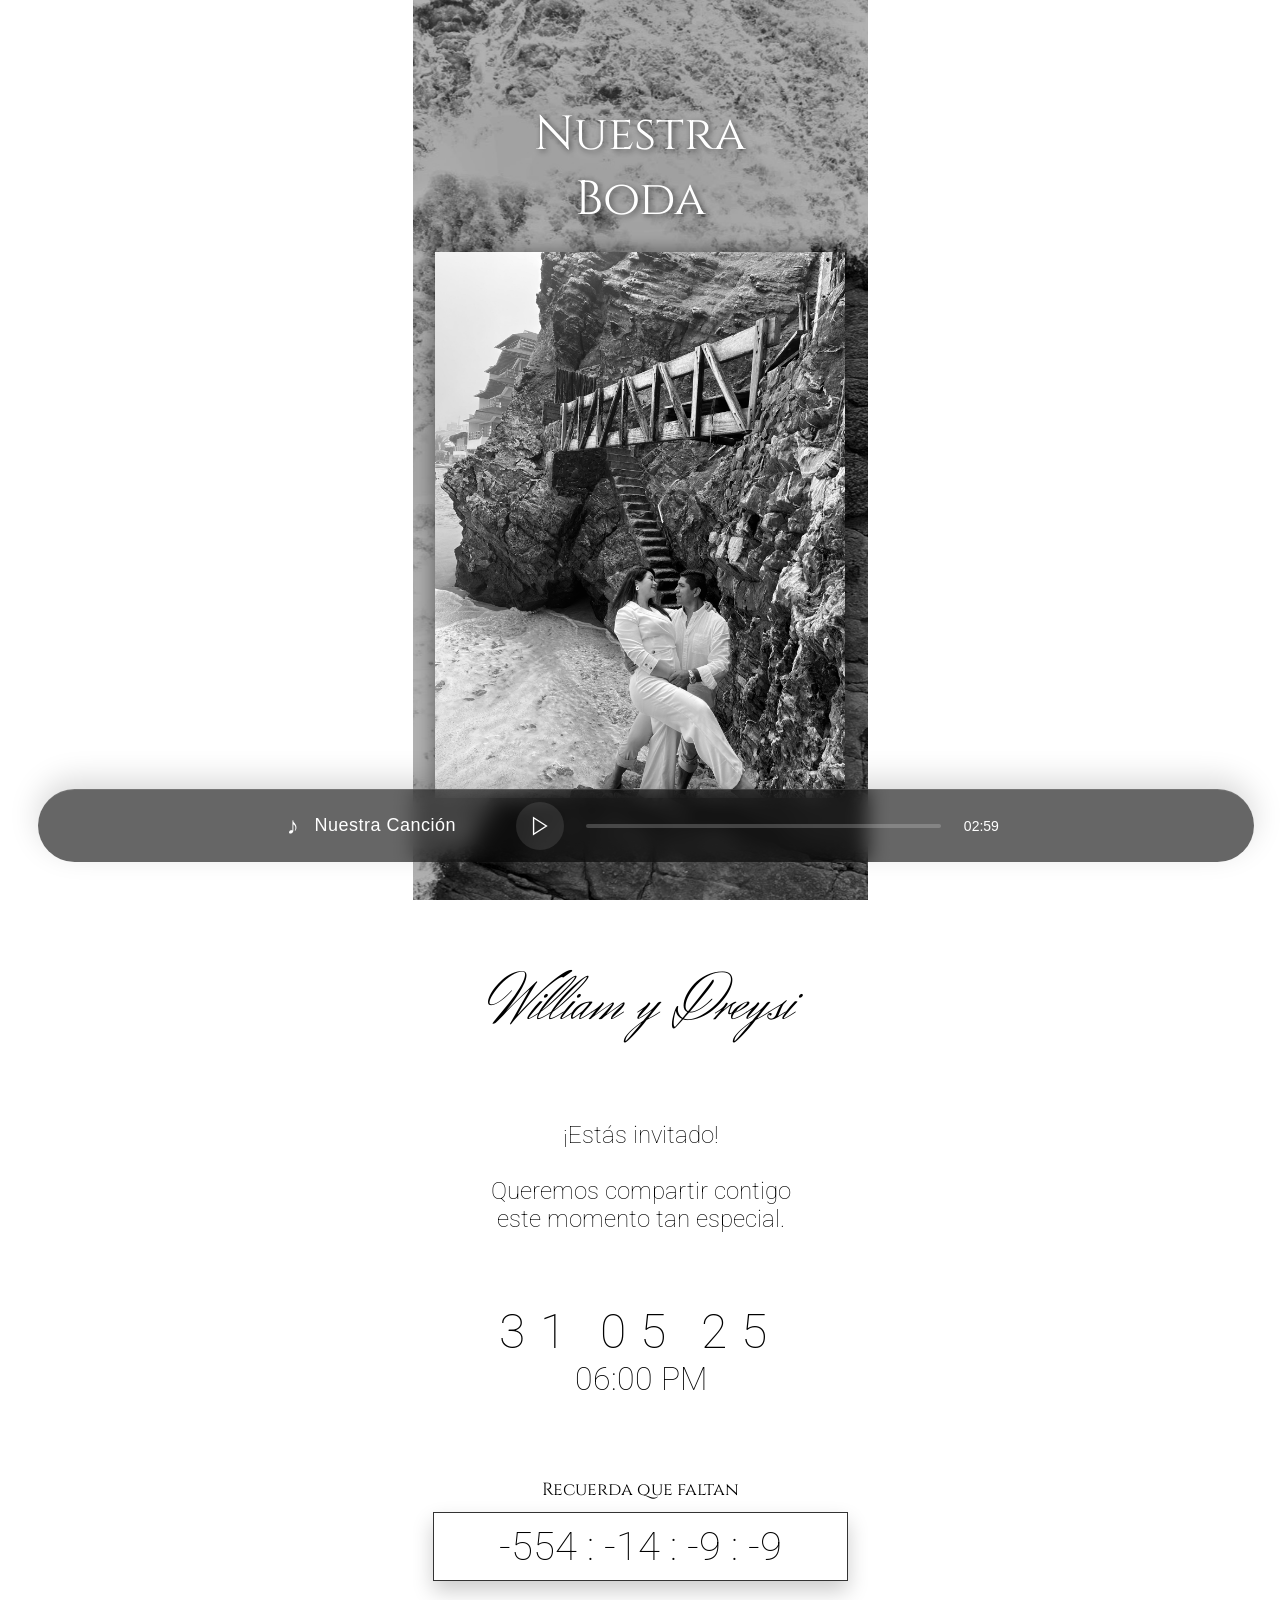
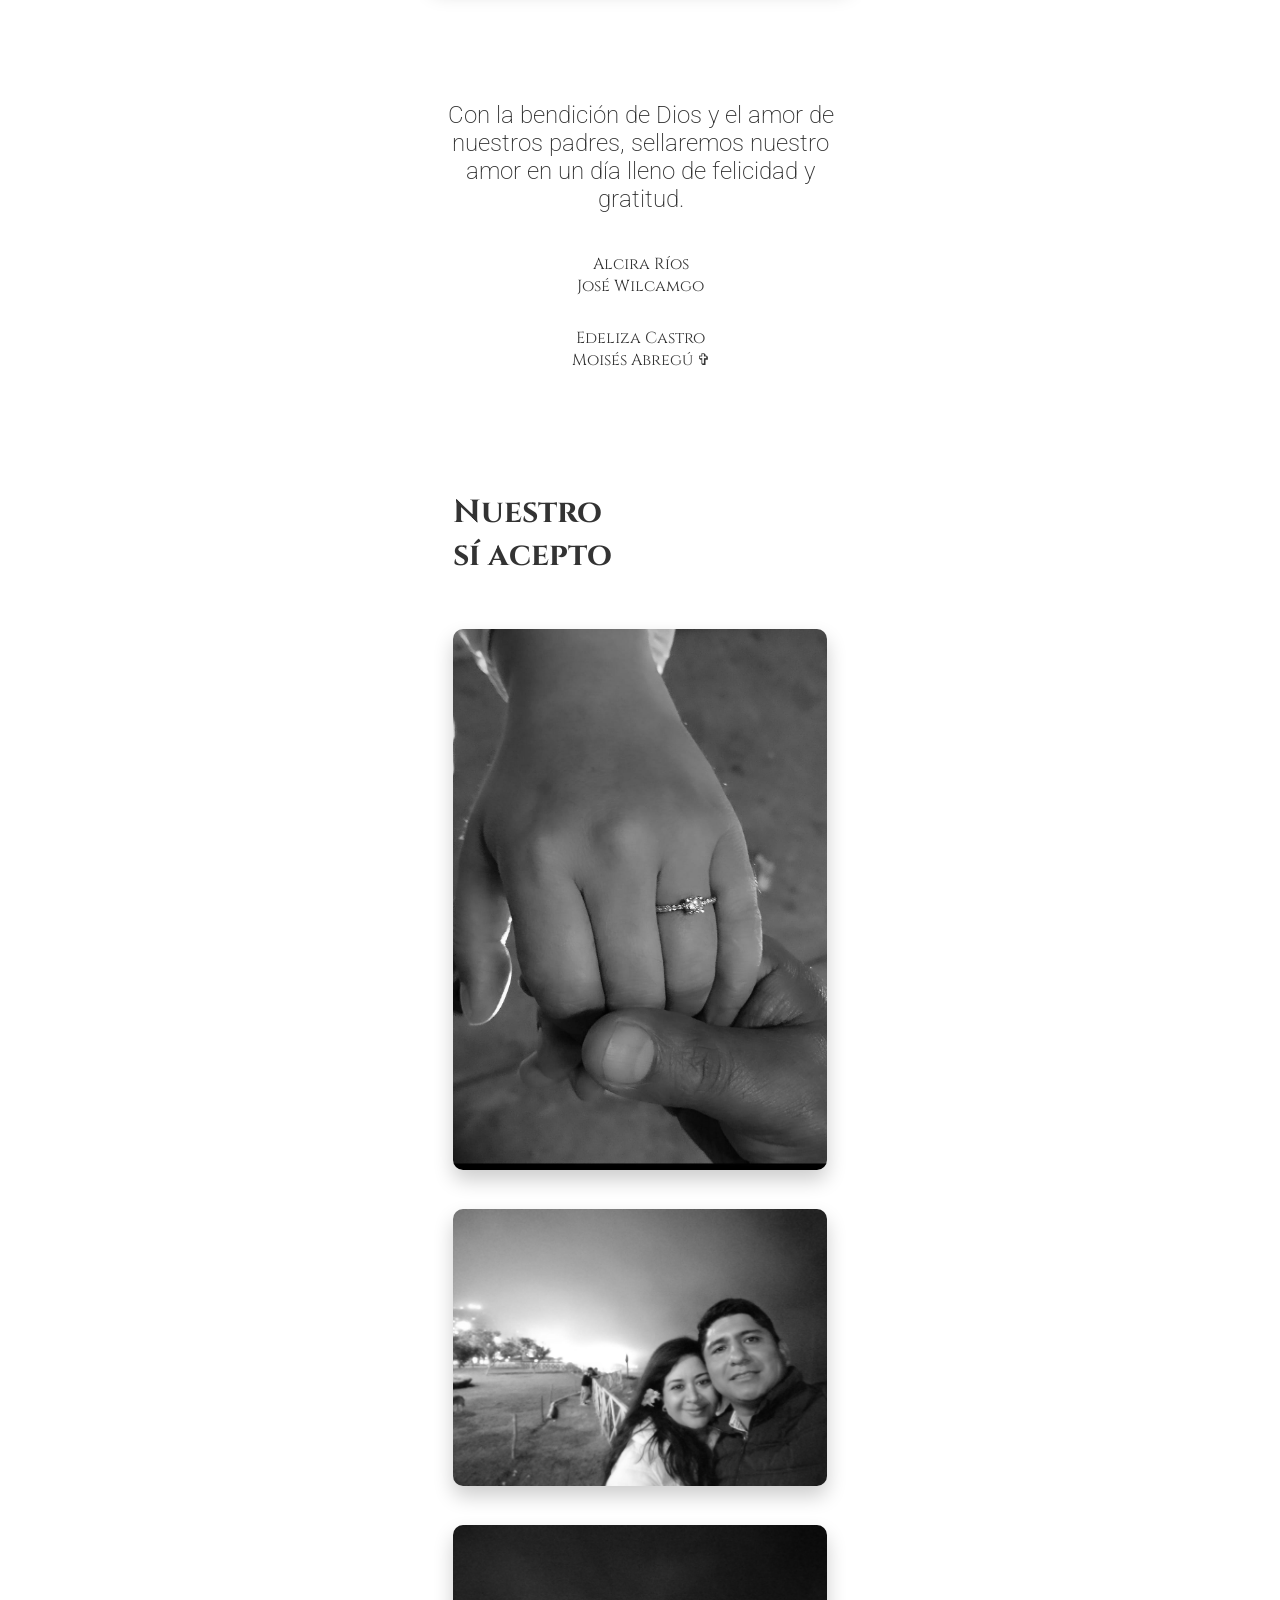
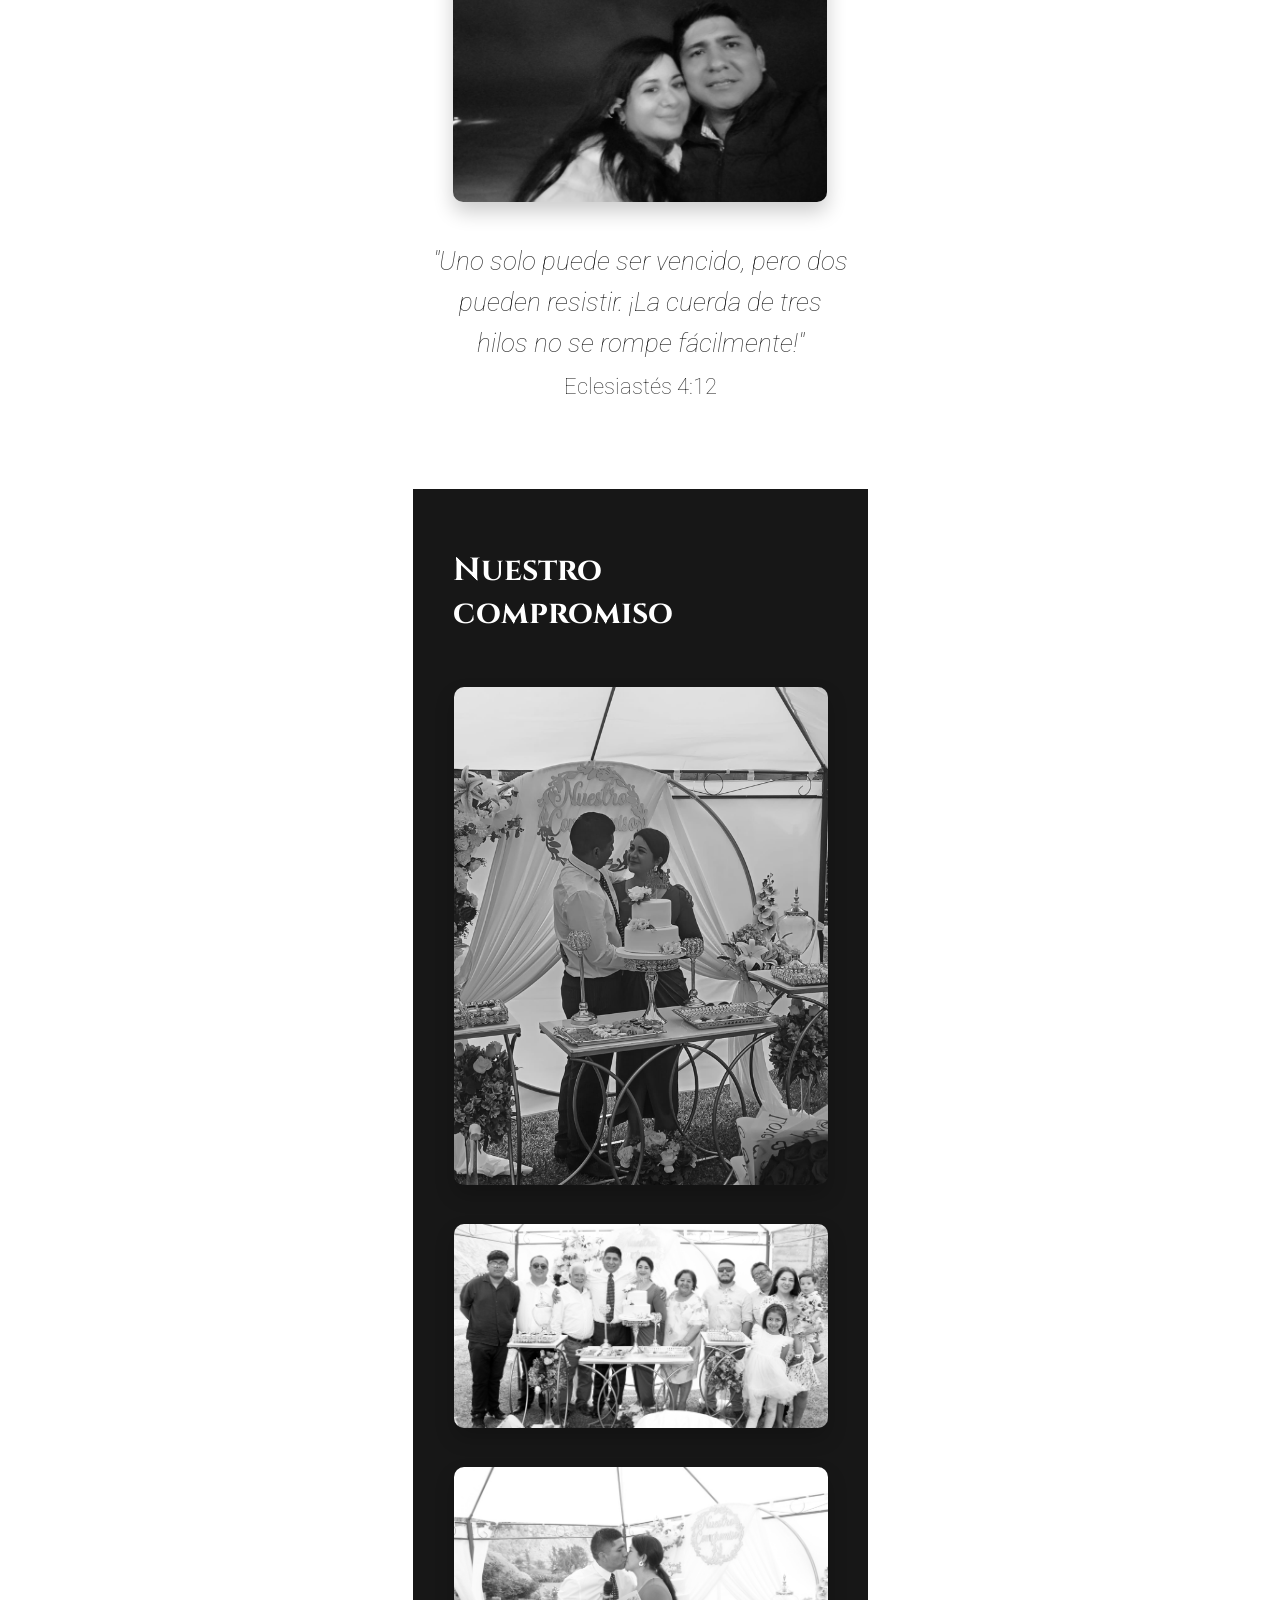
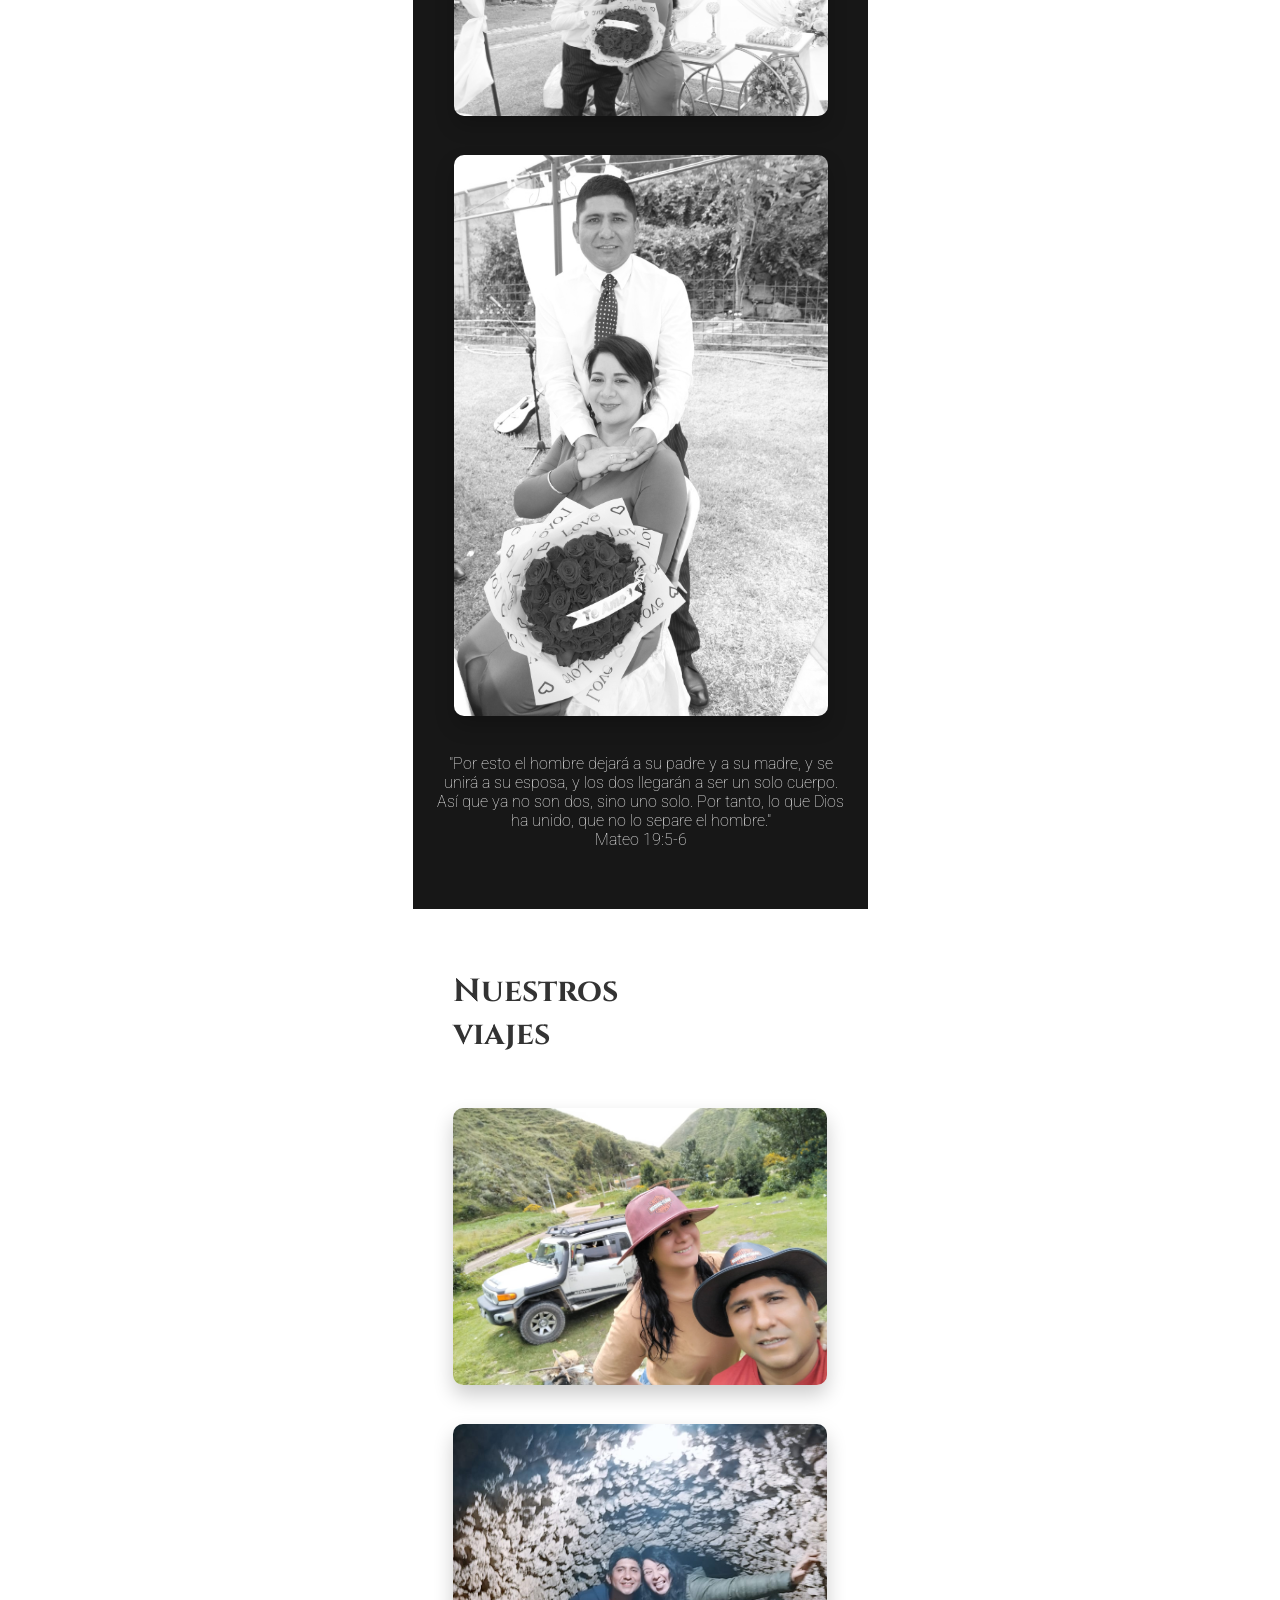
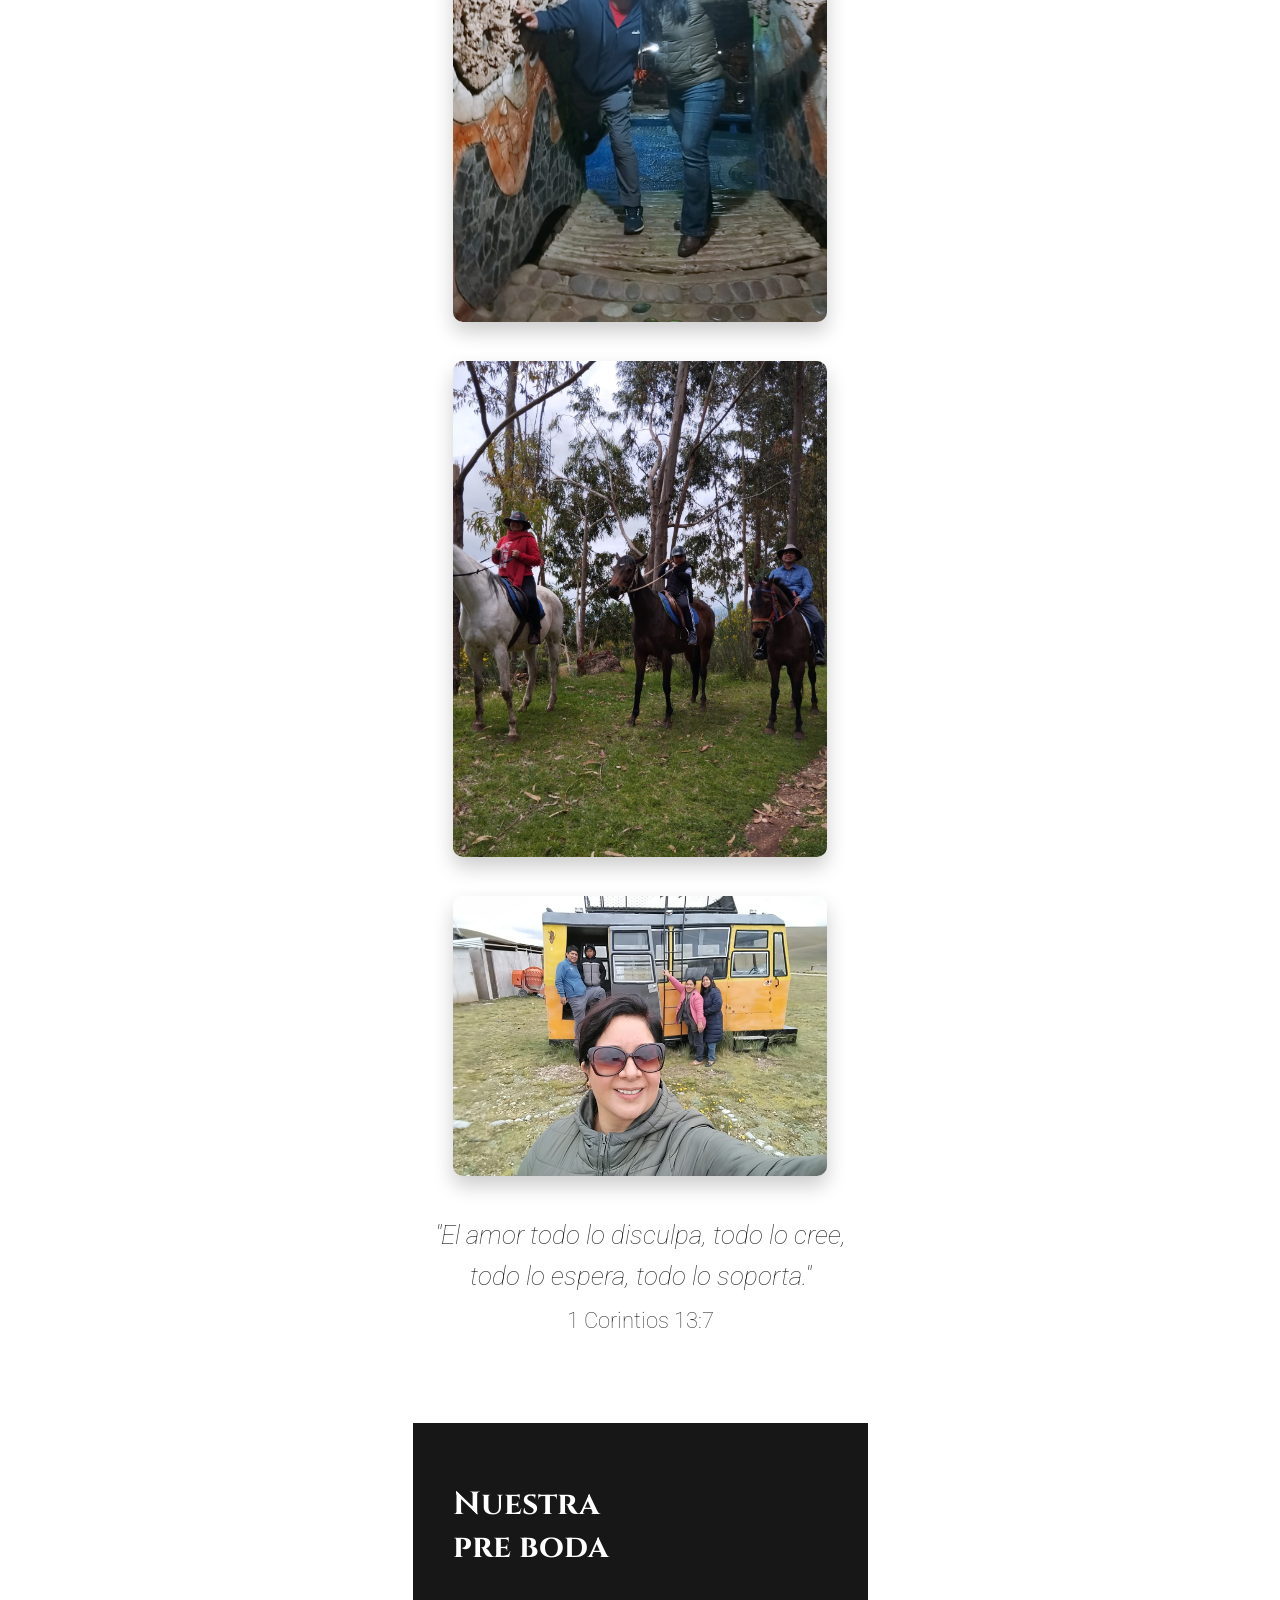
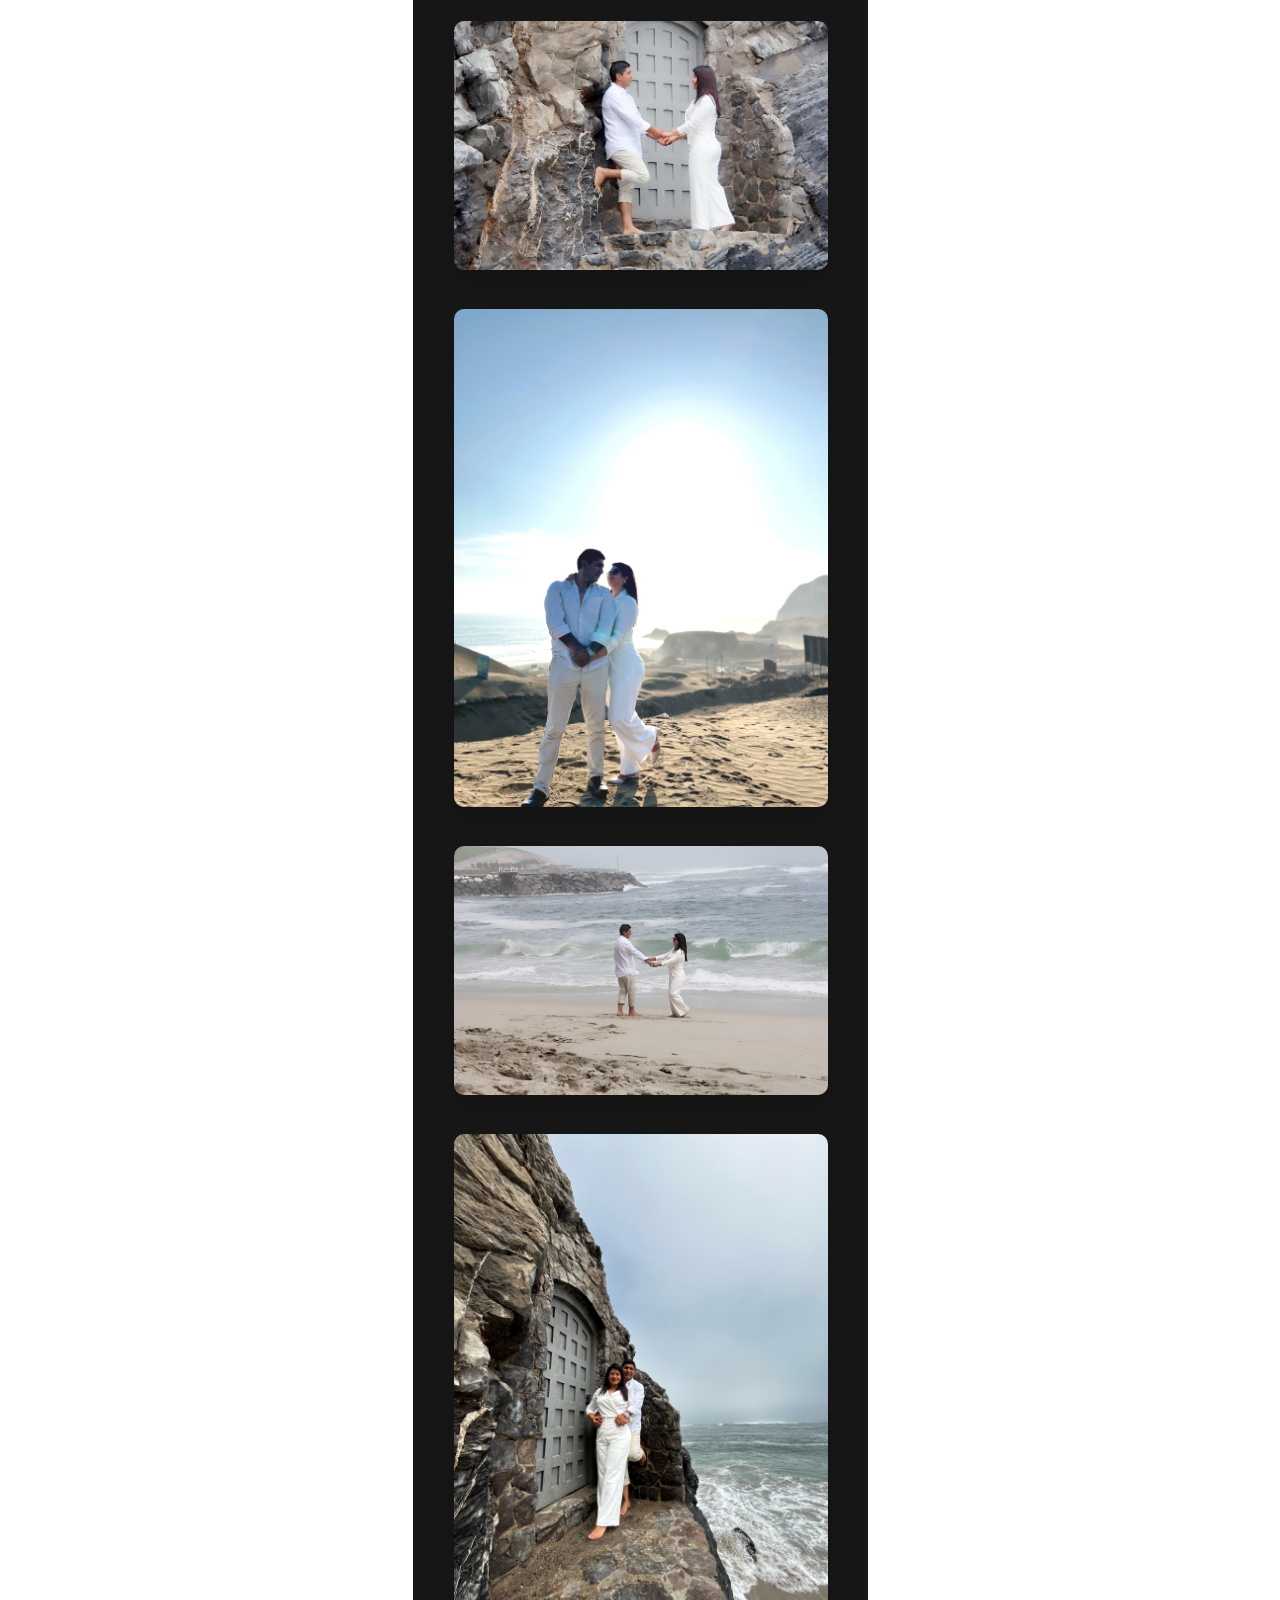
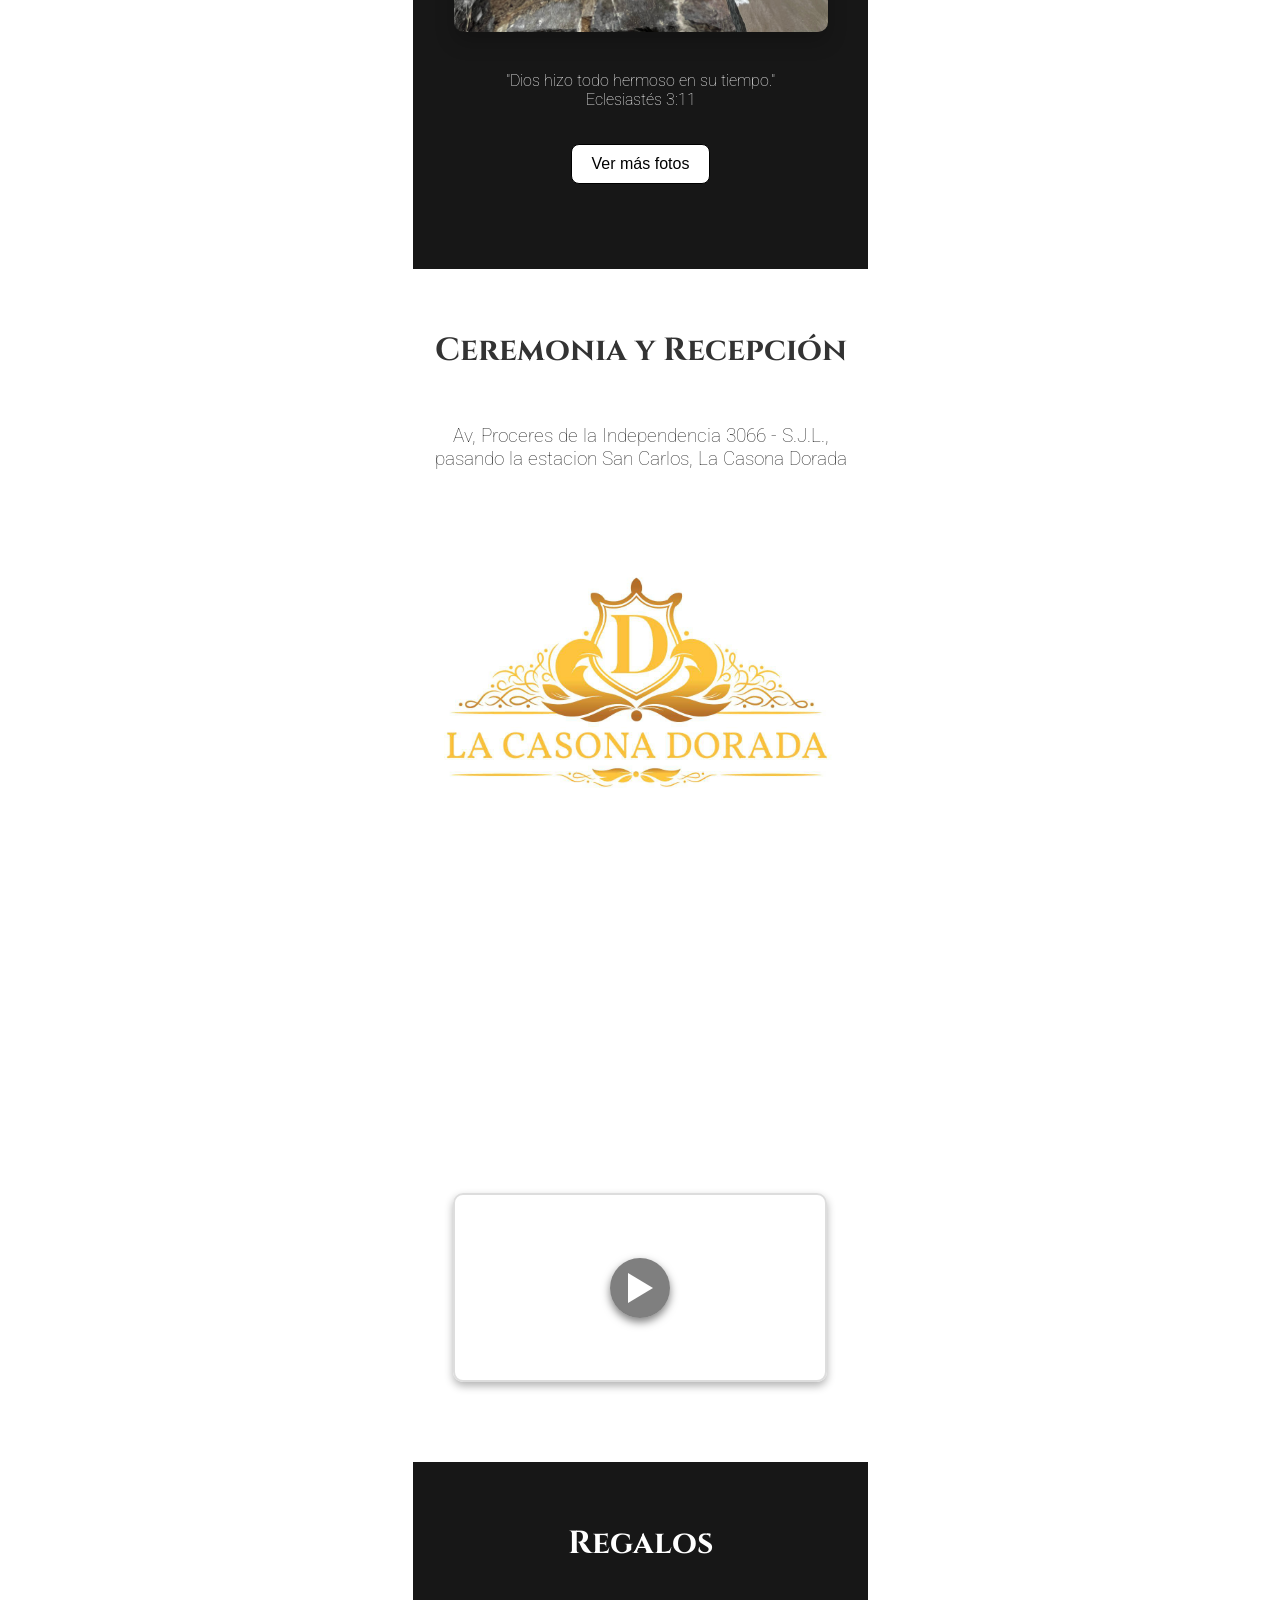
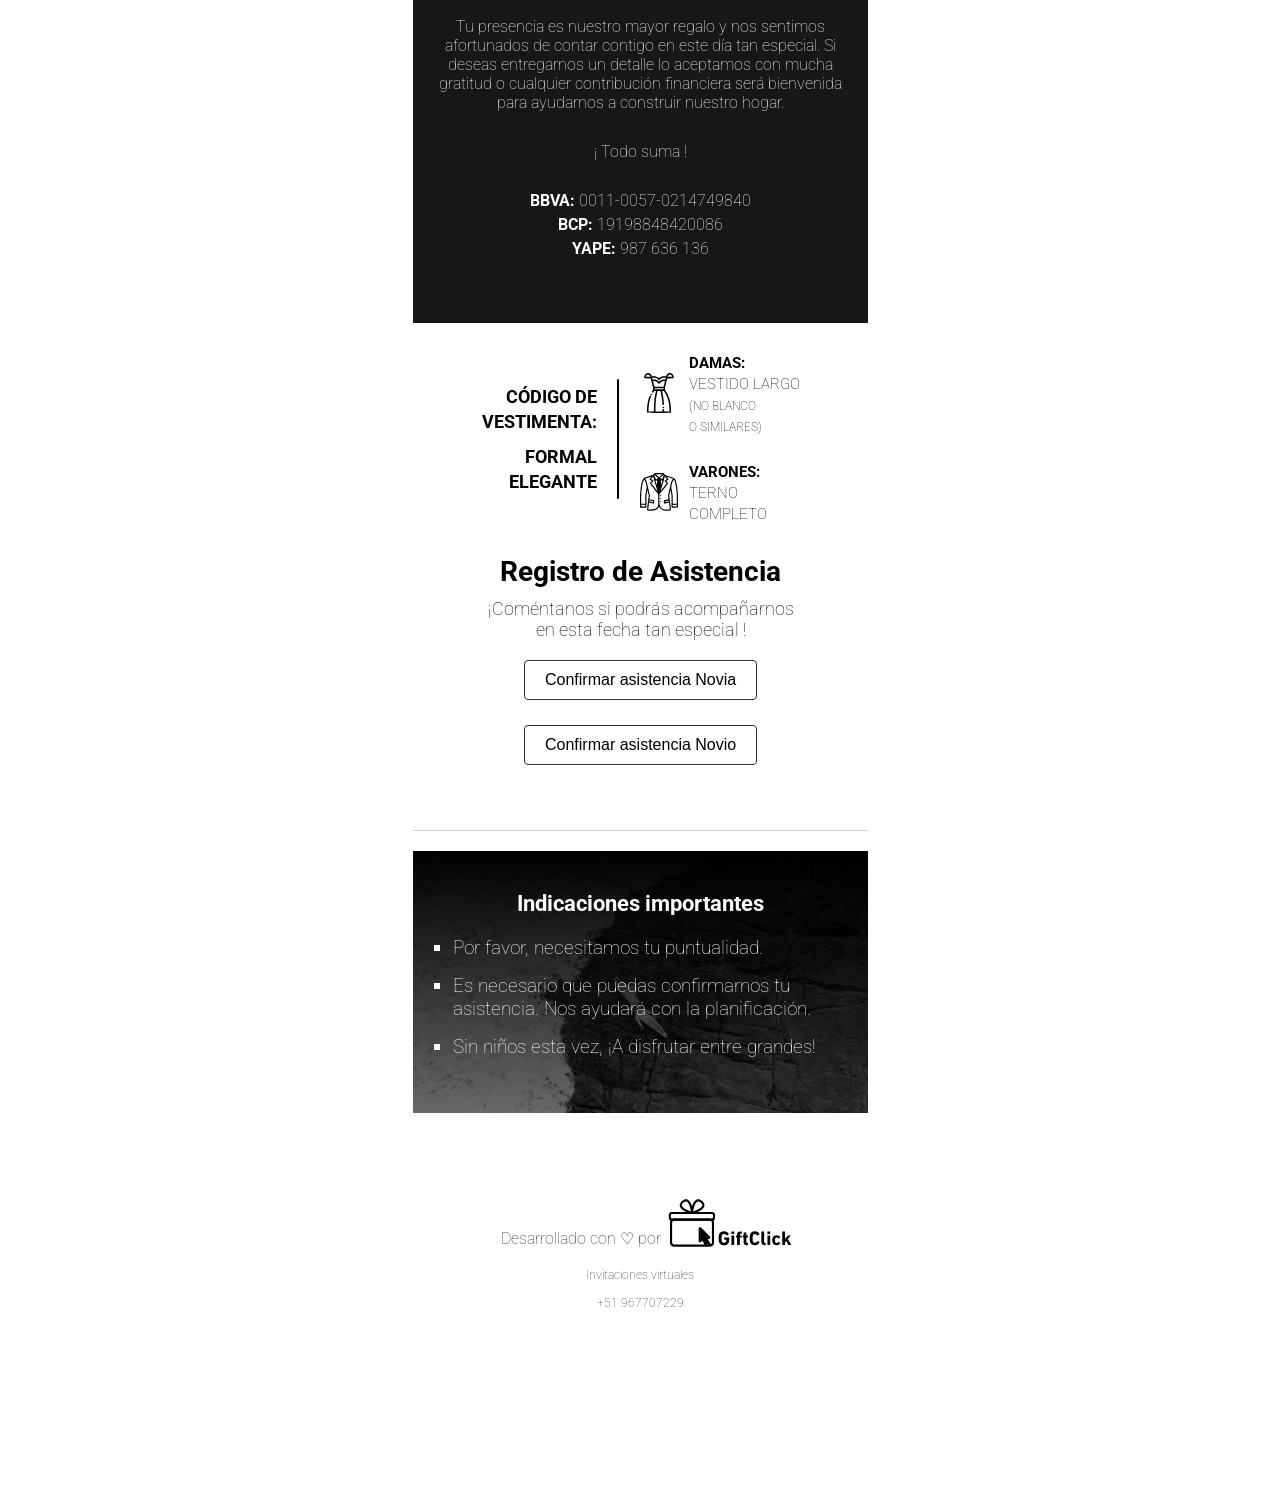
==== index.html @ 9f484721 "listo" ====
<!DOCTYPE html>
<html lang="es">

<head>
    <meta charset="UTF-8" />
    <meta name="viewport" content="width=device-width, initial-scale=1.0" />
    <link rel="icon" type="image/x-icon" href="favicon.ico">
    <link rel="stylesheet" href="styles.css" />
    <title>Nuestra Boda William y Dreysi</title>

    <!-- Open Graph Meta Tags -->
    <meta property="og:title" content="William y Dreysi">
    <meta property="og:description" content="¡Te invitamos a celebrar con nosotros!">
    <meta property="og:image" content="ring.jpg">
    <meta property="og:image:width" content="1200">
    <meta property="og:image:height" content="630">
    <meta property="og:type" content="website">
    <meta property="og:url" content="https://giftclick.github.io/William-y-Dreysi/">
</head>

<body>

    <!-- Sección con efecto parallax -->
    <div class="parallax">
        <div class="background-image"></div>
        <h1>Nuestra<br>Boda</h1>
        <img src="assets/1.jpg" alt="Nuestra Boda" class="image-overlay">
    </div>

    <script>
        window.addEventListener("scroll", function () {
            const bg = document.querySelector(".background-image");
            const scrollY = window.scrollY;
            // Ajusta el valor 0.5 para mayor o menor movimiento
            bg.style.transform = `translateY(${scrollY * 0.5}px)`;
        });
    </script>
    <div class="wrapper">
        <!-- Sección del mensaje e invitación -->
        <div class="invitation reveal">
            <h1 class="names reveal">William y Dreysi</h1>
            <h2>¡Estás invitado! <br><br>Queremos compartir contigo<br>este momento tan especial.</h2>

            <div class="wedding-time reveal">
                <span>31</span>
                <span>05</span>
                <span>25</span>
            </div>
            <p class="fancy-text reveal" style="font-size: 2em;">06:00 PM
            </p>

            <p class="countdown-label reveal">Recuerda que faltan</p>
            <div id="countdown" class="reveal">
                <span id="days">0</span> :
                <span id="hours">00</span> :
                <span id="minutes">00</span> :
                <span id="seconds">00</span>
            </div>
        </div>
        <div class="bless reveal-right">
            <h2>Con la bendición de Dios y el amor de nuestros padres, sellaremos nuestro amor en un día lleno de
                felicidad
                y gratitud.</h2>
            <div class="parents reveal-right">
                <p class="left">Alcira Ríos <br> José Wilcamgo</p>
                <p class="right">Edeliza Castro <br> Moisés Abregú ✞</p>
            </div>
        </div>
        <div class="bible-quote">
            <h1 class="tittle-p reveal-left">Nuestro <br>sí acepto</h1>
            <img src="assets/comp1.jpg" alt="Pareja tomados de la mano" class="quote-image image-reveal" id="BW" />
            <img src="assets/comp2.jpg" alt="Pareja tomados de la mano" class="quote-image image-reveal" id="BW" />
            <img src="assets/comp3.jpg" alt="Pareja tomados de la mano" class="quote-image image-reveal" id="BW" />
            <p class="quote reveal-right">
                "Uno solo puede ser vencido, pero dos pueden resistir.
                ¡La cuerda de tres hilos no se rompe fácilmente!"
            </p>
            <p class="reference reveal-right">Eclesiastés 4:12</p>
        </div>
        <div class="bible-quote2 reveal-left">
            <h1 class="tittle-p reveal-left">Nuestro <br>compromiso</h1>
            <img src="assets/fest1.jpg" alt="Pareja tomados de la mano" class="quote-image image-reveal" id="BW" />
            <img src="assets/fest3.jpg" alt="Pareja tomados de la mano" class="quote-image image-reveal" id="BW" />
            <img src="assets/fest4.jpg" alt="Pareja tomados de la mano" class="quote-image image-reveal" id="BW" />
            <img src="assets/fest8.jpg" alt="Pareja tomados de la mano" class="quote-image image-reveal" id="BW" />
            <p class="quote reveal-right">
                "Por esto el hombre dejará a su padre y a su madre, y se unirá a su esposa, y los dos llegarán a ser un
                solo
                cuerpo. Así que ya no son dos, sino uno solo. Por tanto, lo que Dios ha unido, que no lo separe el
                hombre."
            </p>
            <p class="reference reveal-right">Mateo 19:5-6</p>
        </div>
        <div class="bible-quote">
            <h1 class="tittle-p reveal-left">Nuestros <br>viajes</h1>
            <img src="assets/tra1.jpg" alt="Pareja tomados de la mano" class="quote-image image-reveal" />
            <img src="assets/tra2.jpg" alt="Pareja tomados de la mano" class="quote-image image-reveal" />
            <img src="assets/tra5.jpg" alt="Pareja tomados de la mano" class="quote-image image-reveal" />
            <img src="assets/tra8.jpg" alt="Pareja tomados de la mano" class="quote-image image-reveal" />

            <p class="quote reveal-right">
                "El amor todo lo disculpa, todo lo cree, todo lo espera, todo lo soporta."
            </p>
            <p class="reference reveal-right">1 Corintios 13:7</p>
        </div>
        <div class="bible-quote2 reveal-left">
            <h1 class="tittle-p reveal-left">Nuestra <br>pre boda</h1>
            <img src="assets/pre1.jpg" alt="Pareja tomados de la mano" class="quote-image image-reveal" />
            <img src="assets/pre2.jpg" alt="Pareja tomados de la mano" class="quote-image image-reveal" />
            <img src="assets/pre3.jpg" alt="Pareja tomados de la mano" class="quote-image image-reveal" />
            <img src="assets/pre4.jpg" alt="Pareja tomados de la mano" class="quote-image image-reveal" />
            <p class="quote reveal-right">
                "Dios hizo todo hermoso en su tiempo."
            </p>
            <p class="reference reveal-right">Eclesiastés 3:11</p>
            <div class="toten3a reveal" style="text-align: center; margin-top: 10px;">
                <a class="b2" id="albumLink" target="_blank">Ver más fotos</a>
            </div>

            <script>
                document.addEventListener('DOMContentLoaded', function () {
                    const params = window.location.search;
                    document.getElementById('albumLink').href = 'album.html' + params;
                });
            </script>
        </div>
        <div class="bible-quote">
            <h1 class="tittle-A reveal" style="text-align: center!important;">Ceremonia y Recepción</h1>
            <p class="address reveal">Av, Proceres de la Independencia 3066 - S.J.L., pasando la estacion San Carlos, La
                Casona
                Dorada</p>
            <style>
                .responsive-image {
                    max-width: 100%;
                    height: auto;
                    display: block;
                }
            </style>
            <img src="assets/LCD.jpg" alt="Descripción de la imagen" class="responsive-image reveal">
            <div class="map-responsive reveal" style="margin-top: 25px;">
                <iframe
                    src="https://www.google.com/maps/embed?pb=!1m18!1m12!1m3!1d3825.2131067930024!2d-77.008085!3d-12.0012456!2m3!1f0!2f0!3f0!3m2!1i1024!2i768!4f13.1!3m3!1m2!1s0x9105c58725440d27%3A0x519a3933cfa89f0a!2sAv.%20Pr%C3%B3ceres%20de%20la%20Independencia%201918%2C%20Lima%2015419!5e0!3m2!1ses!2spe!4v1682700000000!5m2!1ses!2spe"
                    width="600" height="450" style="border:0;" allowfullscreen="" loading="lazy"
                    referrerpolicy="no-referrer-when-downgrade">
                </iframe>
            </div>
            <div class="video-container">
                <video id="video" src="./assets/video.MP4" poster="./assets/video-thumbnail.jpg"></video>
                <div class="play-button" onclick="togglePlay()"></div>
            </div>
            <script>
                const video = document.getElementById('video');
            
                function togglePlay() {
                    if (video.paused) {
                        video.play();
                    } else {
                        video.pause();
                    }
                }
            </script>
            <style>
                /* Contenedor del video */
                .video-container {
                    position: relative;
                    width: 90%;
                    /* Ajusta el ancho para mantenerlo responsivo */
                    max-width: 800px;
                    margin: 20px auto;
                    /* Centra el video debajo del mapa */
                    border: 2px solid #ddd;
                    /* Bordes suaves */
                    border-radius: 10px;
                    /* Esquinas redondeadas */
                    overflow: hidden;
                    box-shadow: 0 4px 8px rgba(0, 0, 0, 0.3);
                    /* Sombra atractiva */
                }

                /* El video */
                video {
                    width: 100%;
                    height: auto;
                    display: block;
                }

                /* Botón de reproducción */
                .play-button {
                    position: absolute;
                    top: 50%;
                    left: 50%;
                    transform: translate(-50%, -50%);
                    width: 60px;
                    height: 60px;
                    background: rgba(0, 0, 0, 0.5);
                    border-radius: 50%;
                    cursor: pointer;
                    display: flex;
                    justify-content: center;
                    align-items: center;
                    box-shadow: 0 4px 8px rgba(0, 0, 0, 0.5);
                }

                .play-button::before {
                    content: '';
                    display: block;
                    width: 0;
                    height: 0;
                    border-style: solid;
                    border-width: 15px 0 15px 25px;
                    border-color: transparent transparent transparent white;
                }
            </style>
        </div>
        <div class="bible-quote2 reveal-left">
            <h1 class="tittle-A reveal-left" style="text-align: center!important;">Regalos</h1>
            <div class="gifts reveal" style="text-align: center;">
                <p>Tu presencia es nuestro mayor regalo y nos sentimos afortunados de contar contigo en este día tan
                    especial. Si deseas entregarnos un detalle lo aceptamos con mucha gratitud o cualquier contribución
                    financiera será bienvenida para
                    ayudarnos
                    a construir nuestro hogar.
                    <br>
                </p>
                <p>¡ Todo suma !</p>

                <ul>
                    <li><strong>BBVA: </strong><span class="text">0011-0057-0214749840</span></li>
                    <li><strong>BCP: </strong><span class="text">19198848420086</span></li>
                    <li><strong>YAPE: </strong><span class="text">987 636 136</span></li>
                </ul>

            </div>
        </div>
        <div class="vestimenta-container reveal">
            <div class="vestimenta-texto reveal">
                <p class="codigo-titulo reveal">CÓDIGO DE<br>VESTIMENTA:</p>
                <p class="codigo-tipo reveal">FORMAL<br>ELEGANTE</p>
            </div>

            <div class="vestimenta-divider"></div>

            <div class="vestimenta-detalle reveal-left">
                <div class="item reveal-left">
                    <!-- Ícono de vestido -->
                    <div class="icono">
                        <svg version="1.0" xmlns="http://www.w3.org/2000/svg" width="512.000000pt" height="512.000000pt"
                            viewBox="0 0 512.000000 512.000000" preserveAspectRatio="xMidYMid meet">

                            <g transform="translate(0.000000,512.000000) scale(0.100000,-0.100000)" fill="#000000"
                                stroke="none">
                                <path d="M1060 5109 c-25 -5 -76 -24 -115 -43 -162 -80 -262 -250 -280 -476
                            -8 -93 12 -133 72 -149 23 -7 176 -11 398 -11 l360 0 148 -583 147 -583 0
                            -155 0 -155 -71 -102 c-94 -137 -100 -187 -28 -231 23 -14 39 -17 65 -11 46
                            11 50 14 124 124 l65 95 113 1 c61 0 112 -4 112 -9 0 -5 -16 -76 -36 -158
                            -136 -567 -224 -1410 -224 -2148 0 -122 -3 -243 -6 -269 l-7 -46 -338 0 -339
                            0 0 133 c0 379 58 869 146 1227 19 80 67 238 105 353 67 202 69 208 54 242
                            -25 62 -105 80 -153 35 -46 -43 -170 -429 -231 -716 -54 -257 -90 -528 -111
                            -832 -13 -201 -13 -567 0 -593 28 -51 -45 -49 1530 -49 1575 0 1502 -2 1530
                            49 15 29 12 381 -5 642 -58 882 -283 1586 -696 2178 l-59 84 0 156 0 155 148
                            583 147 583 360 0 c222 0 375 4 398 11 60 16 80 56 72 149 -18 227 -118 395
                            -281 476 -221 110 -493 37 -624 -166 -24 -37 -88 -191 -90 -217 0 -1 -27 5
                            -60 13 -277 64 -596 -14 -805 -198 l-35 -30 -35 30 c-209 184 -528 262 -805
                            198 -33 -8 -60 -14 -60 -13 0 1 -13 39 -29 84 -35 102 -78 169 -144 229 -113
                            101 -271 143 -427 113z m196 -204 c69 -20 127 -73 163 -148 16 -34 32 -74 35
                            -89 l6 -28 -295 0 -295 0 6 28 c44 191 203 290 380 237z m2828 -16 c27 -13 62
                            -39 78 -58 32 -36 71 -114 82 -163 l6 -28 -295 0 -295 0 6 28 c3 15 19 55 35
                            89 35 73 93 127 159 148 64 21 165 14 224 -16z m-2022 -384 c155 -33 296 -106
                            361 -188 123 -156 151 -156 273 -1 99 125 340 214 544 200 87 -5 169 -22 185
                            -37 5 -6 -41 -208 -49 -217 -2 -1 -32 4 -67 13 -228 53 -493 -26 -681 -203
                            l-68 -64 -68 64 c-188 177 -453 256 -681 203 -35 -9 -65 -14 -67 -13 -7 8 -54
                            210 -50 217 4 6 51 19 131 35 49 9 170 5 237 -9z m32 -430 c135 -35 271 -134
                            362 -261 47 -66 59 -74 104 -74 45 0 57 8 104 74 91 127 227 226 362 261 108
                            28 294 14 294 -23 0 -9 -38 -165 -85 -348 -47 -183 -85 -336 -85 -339 0 -3
                            -265 -5 -590 -5 -324 0 -590 2 -590 5 0 3 -38 156 -85 339 -47 183 -85 339
                            -85 348 0 36 188 50 294 23z m1036 -980 l0 -65 -570 0 -570 0 0 65 0 65 570 0
                            570 0 0 -65z m-381 -302 c107 -385 192 -942 234 -1537 l13 -189 32 -28 c36
                            -32 69 -36 110 -15 56 29 57 42 38 309 -39 554 -113 1042 -221 1470 l-7 27
                            113 0 114 0 72 -108 c273 -409 446 -835 552 -1357 58 -287 101 -721 101 -1022
                            l0 -143 -339 0 -338 0 -7 61 c-3 34 -6 94 -6 134 0 64 -3 75 -25 98 -34 33
                            -72 40 -115 19 -51 -25 -64 -70 -56 -204 l6 -108 -457 0 -458 0 3 232 c10 957
                            94 1711 263 2361 l10 37 179 0 179 0 10 -37z" />
                                <path d="M3060 795 c-85 -46 -51 -185 46 -185 46 0 80 24 94 65 15 44 4 80
                            -32 110 -33 28 -70 31 -108 10z" />
                                <path d="M1503 2458 c-25 -12 -53 -64 -53 -98 0 -31 62 -90 94 -90 93 0 141
                            107 77 171 -31 31 -76 37 -118 17z" />
                            </g>
                        </svg>
                    </div>
                    <p class="rol reveal"><strong>DAMAS:</strong><br>VESTIDO LARGO<br><small>(NO BLANCO<br>O
                            SIMILARES)</small></p>
                </div>

                <div class="item reveal-left">
                    <!-- Ícono de terno -->
                    <div class="icono">
                        <svg version="1.0" xmlns="http://www.w3.org/2000/svg" width="626.000000pt" height="626.000000pt"
                            viewBox="0 0 626.000000 626.000000" preserveAspectRatio="xMidYMid meet">

                            <g transform="translate(0.000000,626.000000) scale(0.100000,-0.100000)" fill="#000000"
                                stroke="none">
                                <path d="M2465 6083 c-49 -6 -73 -23 -133 -97 -97 -119 -160 -182 -210 -208
                            -48 -26 -701 -234 -962 -307 -238 -66 -347 -119 -444 -217 -121 -123 -196
                            -285 -287 -619 -102 -373 -171 -811 -214 -1355 -8 -107 -24 -292 -35 -409 -18
                            -197 -20 -296 -20 -1170 0 -526 3 -966 6 -978 3 -12 18 -30 33 -40 24 -17 62
                            -18 463 -21 311 -2 444 0 459 8 49 27 49 18 49 935 l0 856 35 277 c39 298 93
                            668 102 692 7 21 28 -41 59 -175 39 -169 80 -343 123 -530 23 -93 41 -182 41
                            -197 0 -15 -14 -112 -30 -215 -17 -103 -42 -258 -55 -343 -25 -154 -47 -336
                            -105 -880 -17 -157 -42 -383 -55 -503 -28 -244 -30 -295 -13 -332 20 -45 55
                            -48 543 -42 410 5 458 7 545 26 242 54 414 145 561 298 66 68 154 192 178 251
                            8 18 17 32 21 32 5 0 23 -25 41 -56 151 -265 393 -447 684 -514 121 -27 439
                            -42 818 -38 264 3 298 5 313 20 26 25 29 112 10 268 -9 74 -23 207 -31 295
                            -26 270 -75 729 -80 745 -5 18 -87 566 -131 875 l-17 120 32 135 c57 239 69
                            292 111 470 62 265 74 310 82 302 4 -4 19 -88 33 -187 14 -99 32 -218 40 -265
                            8 -47 27 -173 42 -280 l28 -195 0 -890 c0 -490 4 -900 8 -913 5 -12 17 -27 28
                            -32 12 -7 178 -11 471 -10 440 0 453 1 473 20 20 20 20 34 23 978 2 608 -1
                            1001 -8 1077 -6 66 -24 282 -40 480 -44 521 -85 831 -140 1060 -16 66 -50 206
                            -75 310 -68 284 -108 392 -211 567 -96 163 -186 210 -709 368 -203 61 -444
                            133 -535 161 -266 80 -277 86 -388 224 -79 98 -123 144 -154 161 -23 12 -134
                            14 -685 13 -362 -1 -671 -4 -688 -6z m1155 -191 c0 -5 -64 -67 -142 -138 -79
                            -71 -187 -171 -240 -222 -66 -64 -101 -91 -110 -86 -34 21 -467 438 -462 445
                            7 11 954 12 954 1z m-1109 -129 c71 -60 444 -417 447 -429 1 -5 -36 -41 -83
                            -78 -47 -37 -110 -90 -139 -117 l-55 -50 -39 68 c-101 173 -212 460 -212 548
                            0 43 16 95 30 95 3 0 26 -17 51 -37z m1317 -58 c3 -44 -1 -82 -13 -117 -13
                            -42 -208 -461 -221 -477 -9 -10 -51 21 -163 118 -67 57 -121 109 -120 115 0 6
                            109 111 242 233 272 249 268 247 275 128z m-1558 -277 c33 -166 99 -459 110
                            -488 5 -14 30 -95 55 -180 26 -85 53 -173 60 -195 8 -22 44 -139 81 -260 36
                            -121 95 -314 131 -430 36 -115 75 -244 88 -285 13 -41 46 -144 73 -227 27 -84
                            48 -153 46 -153 -1 0 -63 78 -136 173 -124 161 -391 502 -710 907 -76 96 -138
                            180 -138 186 0 7 57 65 127 130 143 135 203 205 203 240 0 35 -51 80 -220 194
                            -83 57 -153 106 -155 110 -8 12 336 390 354 390 4 0 18 -51 31 -112z m1809 74
                            c76 -79 296 -336 296 -345 0 -6 -72 -59 -160 -119 -183 -124 -205 -145 -205
                            -194 0 -32 13 -49 111 -152 61 -65 134 -139 161 -166 32 -31 46 -52 40 -60 -5
                            -6 -189 -243 -408 -526 -220 -283 -435 -561 -478 -618 -44 -56 -81 -100 -83
                            -98 -2 2 45 152 106 332 102 307 128 388 196 619 15 50 35 117 45 150 10 33
                            40 132 65 220 26 88 66 225 90 305 23 80 57 208 74 285 67 298 94 405 104 405
                            5 0 26 -17 46 -38z m511 -72 c85 -27 209 -65 275 -85 312 -96 435 -136 435
                            -144 0 -5 -7 -14 -15 -21 -23 -19 -109 -158 -143 -231 -94 -201 -147 -383
                            -237 -814 -49 -234 -82 -383 -176 -775 -187 -783 -191 -801 -185 -865 4 -33
                            20 -132 36 -220 42 -230 49 -270 45 -273 -2 -2 -45 -12 -97 -22 -51 -11 -172
                            -37 -268 -58 -96 -22 -211 -48 -254 -57 -54 -12 -86 -25 -103 -41 l-24 -24 3
                            -204 c3 -190 5 -207 24 -233 26 -35 65 -40 159 -19 39 9 122 27 185 40 63 14
                            189 41 279 61 90 20 165 34 167 33 1 -2 12 -93 23 -203 40 -390 81 -781 87
                            -828 l7 -48 -429 3 c-427 4 -429 4 -514 30 -174 53 -302 130 -414 249 -156
                            164 -236 351 -255 592 -6 68 -11 424 -11 792 l-1 668 34 36 c37 40 79 92 307
                            381 85 107 204 258 265 335 468 590 721 918 749 974 13 25 14 36 5 54 -6 12
                            -78 90 -161 173 l-149 150 159 106 c180 120 232 162 232 188 0 27 -43 85 -174
                            228 -66 74 -122 138 -124 143 -4 9 32 0 258 -71z m-2696 18 c-175 -185 -222
                            -237 -238 -271 -34 -72 -22 -85 229 -256 l139 -94 -156 -151 c-86 -83 -159
                            -159 -162 -169 -3 -10 1 -32 8 -50 8 -18 300 -398 649 -846 l634 -814 6 -851
                            c6 -961 9 -918 -73 -1081 -80 -160 -202 -279 -374 -365 -181 -90 -197 -93
                            -684 -97 l-423 -4 6 33 c3 18 19 164 35 323 64 637 72 710 79 718 8 8 54 -1
                            281 -54 291 -67 396 -89 426 -89 42 0 81 33 94 78 14 50 13 377 -1 404 -17 32
                            -82 54 -279 92 -102 20 -245 51 -318 67 l-134 31 7 52 c4 28 20 132 37 231 36
                            219 37 281 5 410 -13 55 -36 150 -51 210 -14 61 -60 254 -101 430 -88 368
                            -140 597 -185 810 -45 212 -96 425 -127 525 -56 184 -142 373 -220 484 -19 26
                            -31 52 -26 55 4 4 87 31 183 60 96 29 218 66 270 82 398 121 487 147 500 148
                            8 1 -8 -23 -36 -51z m-1041 -395 c63 -92 203 -447 251 -638 33 -132 106 -501
                            106 -537 0 -21 -12 -87 -26 -146 -14 -59 -36 -170 -49 -247 -155 -906 -147
                            -826 -152 -1572 l-4 -613 -315 0 -314 0 0 676 c0 727 8 924 56 1404 14 140 34
                            309 44 375 78 499 103 628 155 825 36 133 69 234 104 315 28 65 103 195 111
                            195 4 0 19 -17 33 -37z m4671 -88 c105 -213 213 -670 286 -1215 11 -80 26
                            -188 34 -240 8 -52 20 -174 26 -270 6 -96 17 -265 25 -375 9 -132 15 -431 17
                            -880 l3 -680 -317 -3 -318 -2 0 583 c0 469 -3 606 -15 698 -9 63 -27 204 -40
                            314 -14 110 -57 362 -96 560 -39 198 -74 380 -76 405 -3 30 10 116 37 250 96
                            471 178 714 307 915 l45 69 24 -29 c13 -17 39 -61 58 -100z m-2683 -290 c-12
                            -88 -28 -207 -36 -265 -8 -58 -15 -127 -15 -153 0 -64 -14 -52 -30 25 -6 35
                            -22 97 -35 138 -64 207 -155 518 -155 528 0 6 13 -3 29 -19 43 -42 86 -40 148
                            9 l48 39 33 -71 34 -71 -21 -160z m644 285 c10 -16 102 -60 126 -60 12 0 37
                            17 57 38 20 20 33 30 30 21 -9 -24 -204 -678 -213 -714 l-8 -30 -7 25 c-5 14
                            -8 50 -9 80 -1 30 -12 134 -26 230 -32 229 -32 274 3 355 27 65 35 74 47 55z
                            m-1705 -3175 c85 -19 214 -48 285 -64 l130 -28 3 -78 3 -78 -48 7 c-26 3 -97
                            17 -158 31 -60 13 -175 38 -255 55 -80 18 -146 32 -147 33 -4 5 21 157 26 157
                            3 0 76 -16 161 -35z m2869 13 c5 -13 11 -48 15 -78 l7 -56 -123 -27 c-365 -80
                            -449 -97 -467 -97 -19 0 -21 6 -21 75 0 69 2 75 23 80 12 3 105 24 207 46 102
                            23 219 50 260 59 41 10 78 18 83 19 4 0 11 -9 16 -21z m-3671 -816 l3 -132
                            -313 2 -313 3 -3 119 c-1 66 0 126 2 133 4 11 65 13 313 11 l308 -3 3 -133z
                            m4936 12 c5 -72 4 -130 -1 -135 -5 -5 -145 -8 -319 -7 l-309 3 -3 127 -3 128
                            203 3 c112 1 253 3 314 5 l111 2 7 -126z" />
                                <path d="M3340 2628 c-28 -19 -36 -31 -38 -61 -6 -74 87 -126 144 -79 48 38
                            56 87 22 127 -33 37 -84 43 -128 13z" />
                                <path d="M3336 2138 c-54 -49 -24 -140 50 -148 41 -5 57 1 85 31 37 39 38 81
                            4 114 -33 34 -103 35 -139 3z" />
                                <path d="M3356 1675 c-38 -20 -55 -44 -56 -77 0 -41 38 -78 86 -85 33 -4 45
                            -1 72 22 50 42 42 109 -18 140 -36 19 -48 19 -84 0z" />
                            </g>
                        </svg>
                    </div>
                    <p class="rol reveal"><strong>VARONES:</strong><br>TERNO<br>COMPLETO</p>
                </div>
            </div>
        </div>

        <div class="container reveal">
            <section class="asistencia reveal">
                <h1 class="titulo reveal">Registro de Asistencia</h1>
                <p class="mensaje reveal">¡Coméntanos si podrás acompañarnos<br>en esta fecha tan especial !</p>
                <button class="boton reveal" onclick="redirectNovia()">Confirmar asistencia Novia</button>
                <button class="boton reveal" onclick="redirectNovio()">Confirmar asistencia Novio</button>

                <script>
                    function redirectNovia() {
                        window.open("https://api.whatsapp.com/send?phone=+51987636136&text=Sí,%20podré%20asistir%20a%20la%20boda%20el%20día%20sábado%2031%20de%20mayo,%20mi%20nombre%20y%20apellido", "_blank");
                    }

                    function redirectNovio() {
                        window.open("https://api.whatsapp.com/send?phone=+51995966187&text=Sí,%20podré%20asistir%20a%20la%20boda%20el%20día%20sábado%2031%20de%20mayo,%20mi%20nombre%20y%20apellido", "_blank");
                    }
                </script>
            </section>

            <hr class="divisor">

            <section class="indicaciones reveal">
                <h2 class="subtitulo reveal">Indicaciones importantes</h2>
                <ul>
                    <li>Por favor, necesitamos tu puntualidad.</li>
                    <li>Es necesario que puedas confirmarnos tu asistencia. Nos ayudará con la planificación.</li>
                    <li>Sin niños esta vez, ¡A disfrutar entre grandes!</li>
                </ul>
            </section>
        </div>
        <footer>
            <div class="footergitfclick">
                <p>
                    Desarrollado con <span class="heartfooter">♡</span> por <a
                        href="https://www.facebook.com/giftclickbo" target="_blank" id="footerlink">
                        <svg xmlns="http://www.w3.org/2000/svg" width="933" height="533" fill="none"
                            viewBox="0 0 933 533" id="svggiftclick">
                            <path fill="#000000"
                                d="M369.803 254.18H157.219A17.254 17.254 0 0 1 140 236.959v-12.18a17.255 17.255 0 0 1 17.219-17.221h212.584a17.255 17.255 0 0 1 17.219 17.221v12.18a17.254 17.254 0 0 1-17.219 17.221Zm-212.602-35.253a5.886 5.886 0 0 0-5.886 5.887v12.145a5.888 5.888 0 0 0 5.886 5.887h212.602a5.886 5.886 0 0 0 5.887-5.887v-12.18a5.888 5.888 0 0 0-5.887-5.887l-212.602.035Z" />
                            <path fill="#000000"
                                d="M258.629 216.847c-1.235 0-2.461-.203-3.63-.599-23.652-8.003-52.627-21.575-56.275-40.77-1.762-9.183 2.379-18.067 12.231-26.44 9.852-8.372 19.281-10.928 28.023-7.667 18.294 6.804 26.789 37.738 30.702 62.503a11.234 11.234 0 0 1-6.354 11.925 11.225 11.225 0 0 1-4.679 1.048h-.018Zm-.158-11.21 5.604-.899-5.604.899ZM231.593 151.4c-3.877 0-8.336 2.116-13.306 6.311-6.521 5.517-9.341 10.769-8.424 15.634 1.956 10.294 20.567 22.58 48.572 32.08-4.653-29.312-13.606-49.777-23.405-53.425a9.799 9.799 0 0 0-3.437-.6Z" />
                            <path fill="#000000"
                                d="M270.014 216.847a11.225 11.225 0 0 1-11.032-12.973c3.895-24.677 12.337-55.682 30.701-62.503 8.812-3.243 18.171-.67 28.023 7.668 9.852 8.337 13.976 17.238 12.231 26.439-3.648 19.195-32.622 32.767-56.274 40.77a11.319 11.319 0 0 1-3.649.599Zm27.054-65.447a9.803 9.803 0 0 0-3.437.6c-9.799 3.648-18.77 24.095-23.405 53.425 28.023-9.5 46.616-21.786 48.573-32.08.916-4.865-1.904-10.117-8.425-15.634-4.97-4.195-9.429-6.311-13.306-6.311ZM406.021 348.005c0-8.813.635-15.441 2.009-19.671 3.702-11.422 13.324-17.45 26.437-17.45 12.795 0 22.101 6.134 25.59 15.335.318.74.212 1.269-.423 1.586l-11.314 4.759c-.741.212-1.269 0-1.481-.529a13.48 13.48 0 0 0-12.337-7.403c-6.027 0-9.834 2.644-11.526 8.038-.74 2.327-1.163 7.403-1.163 15.335 0 7.932.423 13.114 1.163 15.44 1.692 5.288 5.604 7.932 11.738 7.932 5.498 0 10.151-2.749 11.526-7.403a26.44 26.44 0 0 0 .846-7.05.56.56 0 0 0-.635-.635h-9.728c-.74 0-1.058-.317-1.058-1.058v-10.152c0-.741.318-1.058 1.058-1.058h24.674c.74 0 1.057.317 1.057 1.058v5.922c.193 5.45-.4 10.9-1.762 16.181-3.525 11.422-13.43 17.979-26.225 17.979-13.113 0-22.735-6.028-26.437-17.45-1.374-4.266-2.009-10.893-2.009-19.706ZM475.179 324.632c-.74 0-1.057-.317-1.057-1.057v-10.471c0-.74.317-1.057 1.057-1.057h12.69c.74 0 1.057.317 1.057 1.057v10.471c0 .74-.317 1.057-1.057 1.057h-12.69Zm0 59.33c-.74 0-1.057-.317-1.057-1.057v-49.001c0-.741.317-1.058 1.057-1.058h12.69c.74 0 1.057.317 1.057 1.058v49.071c0 .74-.317 1.058-1.057 1.058l-12.69-.071ZM505.211 383.962c-.74 0-1.058-.317-1.058-1.057v-38.602a.556.556 0 0 0-.16-.474.558.558 0 0 0-.474-.16h-3.172c-.741 0-1.058-.318-1.058-1.058v-8.813c0-.741.317-1.058 1.058-1.058h3.172a.57.57 0 0 0 .474-.16.558.558 0 0 0 .16-.474v-2.433c0-12.338 5.711-17.626 17.977-17.626h5.816c.741 0 1.058.317 1.058 1.057v9.942c0 .74-.317 1.057-1.058 1.057h-3.278c-4.653 0-5.816 1.164-5.816 5.5v2.538a.57.57 0 0 0 .16.474.562.562 0 0 0 .475.16h8.354c.74 0 1.057.318 1.057 1.058v8.813c0 .74-.317 1.058-1.057 1.058h-8.354a.57.57 0 0 0-.475.16.556.556 0 0 0-.16.474v38.602c0 .74-.317 1.058-1.057 1.058l-12.584-.036ZM555.44 384.597c-11.738 0-16.285-5.182-16.285-17.027v-23.267a.556.556 0 0 0-.16-.474.558.558 0 0 0-.474-.16h-3.173c-.74 0-1.057-.318-1.057-1.058v-8.813c0-.741.317-1.058 1.057-1.058h3.173a.558.558 0 0 0 .61-.378.557.557 0 0 0 .024-.256v-13.749c0-.74.318-1.057 1.058-1.057h12.584c.74 0 1.057.317 1.057 1.057v13.749a.57.57 0 0 0 .378.61.57.57 0 0 0 .256.024h6.557c.74 0 1.057.317 1.057 1.058v8.813c0 .74-.317 1.058-1.057 1.058h-6.557a.557.557 0 0 0-.474.16.57.57 0 0 0-.16.474v22.632c0 3.808 1.269 5.077 4.653 5.077h2.538c.74 0 1.057.317 1.057 1.057v10.47c0 .741-.317 1.058-1.057 1.058h-5.605ZM571.408 348.004c0-8.989.634-15.546 2.009-19.388 3.807-11.528 12.901-17.627 25.59-17.627 12.161 0 20.938 5.817 25.062 15.97.317.634.212 1.057-.529 1.269l-11.526 5.182a.951.951 0 0 1-1.48-.529c-2.327-5.393-6.134-8.143-11.421-8.143a10.397 10.397 0 0 0-10.786 7.932c-.74 2.432-1.163 7.509-1.163 15.44 0 7.932.423 13.008 1.163 15.441a10.4 10.4 0 0 0 10.786 7.932c5.287 0 9.094-2.75 11.421-8.144a.95.95 0 0 1 1.48-.528l11.526 5.182c.741.211.846.634.529 1.269-4.124 10.153-12.901 15.969-25.062 15.969-12.689 0-21.783-6.134-25.59-17.626-1.375-4.054-2.009-10.611-2.009-19.601ZM649.554 384.597c-11.315 0-15.862-4.865-15.862-16.287v-55.206c0-.74.317-1.057 1.058-1.057h12.689c.74 0 1.058.317 1.058 1.057v54.043c0 3.278 1.48 4.865 4.441 4.865h2.221c.74 0 1.057.317 1.057 1.057v10.47c0 .741-.317 1.058-1.057 1.058h-5.605ZM667.108 324.632c-.74 0-1.058-.317-1.058-1.057v-10.471c0-.74.318-1.057 1.058-1.057h12.689c.741 0 1.058.317 1.058 1.057v10.471c0 .74-.317 1.057-1.058 1.057h-12.689Zm0 59.33c-.74 0-1.058-.317-1.058-1.057v-49.001c0-.741.318-1.058 1.058-1.058h12.689c.741 0 1.058.317 1.058 1.058v49.071c0 .74-.317 1.058-1.058 1.058l-12.689-.071ZM693.227 370.637a48.211 48.211 0 0 1 0-24.536c2.961-9.412 11.103-14.489 22.101-14.489a22.704 22.704 0 0 1 19.387 9.624 1.054 1.054 0 0 1 .208.785 1.048 1.048 0 0 1-.42.696l-9.2 6.028a1.061 1.061 0 0 1-1.265.104 1.063 1.063 0 0 1-.321-.316 9.682 9.682 0 0 0-8.142-4.441 7.454 7.454 0 0 0-7.931 5.499 40.933 40.933 0 0 0 0 17.626 7.453 7.453 0 0 0 7.931 5.464 9.676 9.676 0 0 0 8.142-4.442 1.06 1.06 0 0 1 1.586-.211l9.2 6.028a1.048 1.048 0 0 1 .42.696 1.045 1.045 0 0 1-.208.785 22.704 22.704 0 0 1-19.387 9.624c-10.998-.036-19.14-5.112-22.101-14.524ZM778.141 383.962a1.751 1.751 0 0 1-.948-.296 1.751 1.751 0 0 1-.638-.761l-11.421-20.623-5.287 6.557v14.101c0 .74-.317 1.058-1.058 1.058H746.1c-.74 0-1.058-.318-1.058-1.058v-69.8c0-.741.318-1.058 1.058-1.058h12.689c.741 0 1.058.317 1.058 1.058v38.778l14.699-18.085a2.548 2.548 0 0 1 2.009-1.058h13.535a.619.619 0 0 1 .423 1.058l-15.65 18.085 17.871 30.987c.211.423.106 1.057-.529 1.057h-14.064ZM359.564 242.828H168.639a21.874 21.874 0 0 0-21.854 21.857v106.234a21.868 21.868 0 0 0 21.854 21.856h190.925a21.868 21.868 0 0 0 21.854-21.856V264.614a21.872 21.872 0 0 0-21.854-21.786ZM334.89 351.301l16.937 30.194h-9.359l-15.139-29.666a7.478 7.478 0 0 0-5.288-3.983 7.624 7.624 0 0 0-1.374-.124 7.456 7.456 0 0 0-5.164 2.045l-4.776 4.354v-48.42l34.138 34.372h-3.525a7.528 7.528 0 0 0-6.398 3.779 7.525 7.525 0 0 0-.035 7.431l-.017.018Zm35.142 19.618a10.577 10.577 0 0 1-5.816 9.394l-16.302-29.065 6.168-.106a7.524 7.524 0 0 0 7.332-8.99 7.522 7.522 0 0 0-2.044-3.842l-46.987-47.309a7.523 7.523 0 0 0-12.865 5.288v66.31a7.526 7.526 0 0 0 12.601 5.57l7.473-6.804 10.222 20.041H168.639a10.575 10.575 0 0 1-10.574-10.576V264.526a10.575 10.575 0 0 1 10.574-10.576h190.925a10.576 10.576 0 0 1 10.574 10.576l-.106 106.393Z" />
                            <path fill="#000000"
                                d="m356.303 378.551-17.377-30.97a1.624 1.624 0 0 1 .009-1.603 1.625 1.625 0 0 1 1.383-.811l11.015-.194a1.624 1.624 0 0 0 1.482-1.01 1.625 1.625 0 0 0-.354-1.758l-41.223-41.51a1.626 1.626 0 0 0-1.78-.37 1.627 1.627 0 0 0-1.005 1.516v58.167a1.617 1.617 0 0 0 .967 1.484 1.617 1.617 0 0 0 1.747-.285l9.799-8.937a1.63 1.63 0 0 1 1.383-.399 1.623 1.623 0 0 1 1.155.857l14.664 28.749h16.108l1.34-.705a1.626 1.626 0 0 0 .687-2.221Z" />
                        </svg>
                    </a>
                </p>
            </div>
            <p class="footnumber">Invitaciones virtuales <br> <br>+51 967707229</p>
        </footer>
        <script src="script.js"></script>
        <!-- HTML -->
        <div id="music-player-bar">
            <div id="player-content">
                <div id="track-info">
                    <div id="track-title">Nuestra Canción</div>
                    <div id="track-controls">
                        <button id="play-btn" style="padding-right: -8px !important;">
                            <svg viewBox="0 0 24 24" width="24" height="24" stroke="currentColor" fill="none">
                                <polygon points="5 3 19 12 5 21 5 3"></polygon>
                            </svg>
                        </button>
                        <button id="pause-btn" style="padding-right: 5px !important;">
                            <svg viewBox="0 0 24 24" width="24" height="24" stroke="currentColor" fill="none">
                                <line x1="10" y1="4" x2="10" y2="20"></line>
                                <line x1="18" y1="4" x2="18" y2="20"></line>
                            </svg>
                        </button>
                    </div>
                </div>
                <div id="progress-container">
                    <div id="progress-bar">
                        <div id="progress-current"></div>
                    </div>
                    <div id="time-display">00:00</div>
                </div>
            </div>
        </div>
        <style>
            #music-player-bar {

                position: fixed;
                bottom: 0;
                left: 0;
                right: 0;
                width: 95%;
                background: rgba(0, 0, 0, 0.6);
                backdrop-filter: blur(10px);
                -webkit-backdrop-filter: blur(10px);
                border-top: 1px solid rgba(255, 255, 255, 0.1);
                color: #fff;
                padding: 7px 0px;
                z-index: 1000;
                font-family: 'Helvetica Neue', Arial, sans-serif;
                border-radius: 40px;
                margin: 3%;
                box-shadow: 0 -10px 30px rgba(0, 0, 0, 0.15);
            }

            #player-content {
                max-width: 800px;
                margin: 5px auto;
                display: flex;
                flex-direction: column;
                gap: 5px;
                padding: 0 40px;
            }

            #track-info {
                display: flex;
                justify-content: space-between;
                align-items: center;
            }

            #track-title {
                font-size: 18px;
                font-weight: 500;
                letter-spacing: 0.5px;
                position: relative;
                padding-left: 28px;
            }

            #track-title::before {
                content: "♪";
                position: absolute;
                left: 0;
                top: 50%;
                transform: translateY(-50%);
                font-size: 24px;
                color: #ffffff;
            }

            #track-controls {
                display: flex;
                align-items: center;
                margin-right: 2px;
            }

            #play-btn,
            #pause-btn {
                background: rgba(255, 255, 255, 0.1);
                border: none;
                border-radius: 50%;
                width: 48px;
                height: 48px;
                display: flex;
                align-items: center;
                justify-content: center;
                cursor: pointer;
                transition: all 0.3s ease;
                color: white;
                stroke-width: 1.5;
            }

            #play-btn:hover,
            #pause-btn:hover {
                background: rgba(255, 255, 255, 0.2);
                transform: scale(1.05);
            }

            #play-btn svg,
            #pause-btn svg {
                width: 22px;
                height: 22px;
            }

            /* Invertimos la visualización inicial */
            #play-btn {
                display: none;
            }

            #pause-btn {
                display: flex;
            }

            #progress-container {
                display: flex;
                align-items: center;
                gap: 15px;
            }

            #progress-bar {
                flex-grow: 1;
                height: 4px;
                background-color: rgba(255, 255, 255, 0.2);
                border-radius: 2px;
                position: relative;
                cursor: pointer;
            }

            #progress-current {
                position: absolute;
                left: 0;
                top: 0;
                height: 100%;
                width: 0%;
                background-color: #ffffff;
                border-radius: 2px;
                transition: width 0.1s linear;
            }

            #time-display {
                font-size: 14px;
                font-weight: 300;
                min-width: 50px;
                text-align: center;
            }

            @media (min-width: 768px) {
                #player-content {
                    flex-direction: row;
                    gap: 20px;
                }

                #track-info {
                    width: 40%;
                }

                #progress-container {
                    width: 60%;
                }
            }
        </style>
        <script>
            // Crear el elemento de audio
            const audioPlayer = new Audio('./assets/music.mp3');
            // Configurar para autoplay
            audioPlayer.autoplay = true;
            let isPlaying = true;

            // Función para iniciar la reproducción automáticamente
            function initPlayer() {
                // Intentar reproducir automáticamente
                audioPlayer.play().then(() => {
                    // Si se reproduce con éxito
                    isPlaying = true;
                    document.getElementById('play-btn').style.display = 'none';
                    document.getElementById('pause-btn').style.display = 'flex';
                    updateProgress();
                }).catch(error => {
                    // Si falla el autoplay (políticas de navegador)
                    console.log("Autoplay prevented:", error);
                    isPlaying = false;
                    document.getElementById('play-btn').style.display = 'flex';
                    document.getElementById('pause-btn').style.display = 'none';
                });
            }

            // Iniciar cuando la página se carga
            window.addEventListener('load', initPlayer);

            document.getElementById('play-btn').addEventListener('click', function () {
                // Reproducir la canción
                audioPlayer.play();
                isPlaying = true;
                document.getElementById('play-btn').style.display = 'none';
                document.getElementById('pause-btn').style.display = 'flex';

                // Iniciar actualización de progreso
                updateProgress();
            });

            document.getElementById('pause-btn').addEventListener('click', function () {
                // Pausar la canción
                audioPlayer.pause();
                isPlaying = false;
                document.getElementById('pause-btn').style.display = 'none';
                document.getElementById('play-btn').style.display = 'flex';
            });

            // Actualizar la barra de progreso y el tiempo
            function updateProgress() {
                if (isPlaying) {
                    const progressBar = document.getElementById('progress-current');
                    const timeDisplay = document.getElementById('time-display');

                    // Actualizar cada 100ms
                    const progressInterval = setInterval(function () {
                        if (!isPlaying) {
                            clearInterval(progressInterval);
                            return;
                        }

                        // Calcular porcentaje de progreso
                        const percentage = (audioPlayer.currentTime / audioPlayer.duration) * 100;
                        progressBar.style.width = percentage + '%';

                        // Formatear y mostrar tiempo
                        const minutes = Math.floor(audioPlayer.currentTime / 60);
                        const seconds = Math.floor(audioPlayer.currentTime % 60);
                        timeDisplay.textContent =
                            (minutes < 10 ? '0' + minutes : minutes) + ':' +
                            (seconds < 10 ? '0' + seconds : seconds);

                        // Si termina la canción
                        if (audioPlayer.ended) {
                            // Al terminar, empezar de nuevo
                            audioPlayer.currentTime = 0;
                            audioPlayer.play();
                        }
                    }, 100);
                }
            }

            // Permitir clic en la barra de progreso
            document.getElementById('progress-bar').addEventListener('click', function (e) {
                const progressBar = document.getElementById('progress-bar');
                const rect = progressBar.getBoundingClientRect();
                const x = e.clientX - rect.left;
                const width = rect.width;
                const percentage = (x / width);

                // Actualizar posición de reproducción
                audioPlayer.currentTime = percentage * audioPlayer.duration;

                // Actualizar visualmente
                document.getElementById('progress-current').style.width = (percentage * 100) + '%';

                // Actualizar tiempo
                const minutes = Math.floor(audioPlayer.currentTime / 60);
                const seconds = Math.floor(audioPlayer.currentTime % 60);
                document.getElementById('time-display').textContent =
                    (minutes < 10 ? '0' + minutes : minutes) + ':' +
                    (seconds < 10 ? '0' + seconds : seconds);
            });

            // Actualizar cuando la canción se carga
            audioPlayer.addEventListener('loadedmetadata', function () {
                const minutes = Math.floor(audioPlayer.duration / 60);
                const seconds = Math.floor(audioPlayer.duration % 60);
                document.getElementById('time-display').textContent =
                    (minutes < 10 ? '0' + minutes : minutes) + ':' +
                    (seconds < 10 ? '0' + seconds : seconds);
            });
        </script>
    </div>
</body>
<script>
    const observer = new IntersectionObserver((entries) => {
        entries.forEach((entry) => {
            if (entry.isIntersecting) {
                entry.target.classList.add("active");
            } else {
                entry.target.classList.remove("active"); // opcional para repetir animación
            }
        });
    }, { threshold: 0.1 });

    // Animaciones para textos
    document.querySelectorAll('.reveal, .reveal-left, .reveal-right').forEach((el) => {
        observer.observe(el);
    });

    // Animaciones para imágenes con efecto reveal
    document.querySelectorAll('.image-reveal').forEach((el, index) => {
        el.style.setProperty('--delay', `${index * 0.8}s`);
        observer.observe(el);
    });
</script>

</html>
---- styles.css ----
@import url("https://fonts.googleapis.com/css2?family=Cinzel:wght@400..900&family=Herr+Von+Muellerhoff&family=Roboto:ital,wght@0,100..900;1,100..900&display=swap");

* {
  margin: 0;
  padding: 0;
  box-sizing: border-box;
  text-decoration: none;
}

body,
html {
  height: 100%;
  color: white;
  background-color: #fff;
  font-family: Roboto, Arial;
  font-weight: 100;
}

.wrapper {
  overflow-x: hidden;
}

.text {
  color: white;
  text-decoration: none;
  /* Quita el subrayado del enlace */
}

.text:hover {
  color: white;
  /* Mantiene el color al pasar el ratón */
}

a[href^="tel"] {
  color: inherit;
  /* Asegura que los números no se muestren como enlaces */
  text-decoration: none;
}

.parallax {
  position: relative;
  height: 100vh;
  overflow: hidden;
  display: flex;
  justify-content: center;
  align-items: center;
  flex-direction: column;
  text-align: center;
  color: white;
  z-index: 1;
}

.background-image {
  background-image: url("assets/one.jpeg");
  background-position: center;
  background-repeat: no-repeat;
  background-size: cover;
  position: absolute;
  top: 0;
  left: 0;
  width: 100%;
  height: 120%;
  z-index: -2;
  will-change: transform;
  transition: transform 0.1s linear;
}

.parallax::before {
  content: "";
  position: absolute;
  top: 0;
  left: 0;
  width: 100%;
  height: 100%;
  background-color: rgba(0, 0, 0, 0.3);
  /* filtro negro suave */
  z-index: -1;
}

.parallax h1 {
  font-size: 3em;
  text-shadow: 2px 2px 6px rgba(0, 0, 0, 0.6);
  font-family: "Cinzel", serif;
  font-weight: 400;
}

.image-overlay {
  margin-top: 20px;
  max-width: 90%;
  box-shadow: 0 0 20px rgba(0, 0, 0, 0.5);
}

.invitation {
  padding: 60px 20px;
  text-align: center;
  color: #000;
  background-color: white;
}

.invitation h2 {
  margin-bottom: 70px;
  font-weight: 100;
}

.invitation p {
  font-size: 1.1em;
  /*! margin-bottom: 20px; */
}

.wedding-time {
  font-size: 3em;
  letter-spacing: 0.3em;
  display: flex;
  justify-content: center;
  gap: 20px;
  /*! margin: 20px 0; */
}

.fancy-text {
  font-size: 1.5em;
  margin-bottom: 80px;
}

.countdown-label {
  font-size: 1.2em;
  margin-bottom: 10px;
  font-family: "Cinzel", serif;
}

#countdown {
  font-size: 2.5em;
  /*! font-weight: bold; */
  color: black;
  border: black;
  border: 1px solid #333;
  /*! margin-top: 40px; */
  box-shadow: 0 10px 20px rgba(0, 0, 0, 0.2);
  padding: 10px;
}

.spacer {
  height: 100vh;
  background-color: #111;
}

.bible-quote {
  text-align: center;
  background-color: #fff;
  padding: 60px 20px;
  color: #333;
}

.bible-quote2 {
  text-align: center;
  background-color: #171717;
  padding: 60px 20px;
  color: #ffffff;
}

.bible-quote .quote {
  font-size: 1.6em;
  font-style: italic;
  line-height: 1.6;
  max-width: 700px;
  margin: 0 auto 10px;
}

.bible-quote .reference {
  font-size: 1.4em;
  margin-bottom: 30px;
}

.address {
  font-size: 1.2em;
  margin-bottom: 30px;
}

.bless {
  color: #333;
  padding: 60px 20px;
}

.bless h2 {
  text-align: center;
  margin-bottom: 20px;
  font-weight: 200;
}

.parents {
  display: block;
  justify-content: space-between;
  margin: 0 20px;
  /* Ajusta los márgenes laterales si es necesario */
  font-family: "Cinzel", serif;
  /*! text-align: center; */
  margin-top: 40px;
}

.left {
  text-align: center;
  margin-bottom: 30px;
}

.right {
  text-align: center;
}

.quote-image {
  width: 90%;
  max-width: 600px;
  height: auto;
  box-shadow: 0 10px 20px rgba(0, 0, 0, 0.2);
  border-radius: 10px;
  margin-bottom: 35px;
}

.tittle-p {
  text-align: left;
  padding-bottom: 52px;
  padding-left: 20px;
  font-family: "Cinzel", serif;
}

.tittle-A {
  padding-bottom: 52px;
  font-family: "Cinzel", serif;
}

.map-responsive {
  overflow: hidden;
  padding-bottom: 56.25%;
  /* 16:9 Aspect Ratio */
  position: relative;
  height: 0;
}

.map-responsive iframe {
  left: 0;
  top: 0;
  height: 100%;
  width: 100%;
  position: absolute;
}

.gifts>p {
  margin-bottom: 30px;
}

li {
  text-decoration: none;
  list-style: none;
  margin-bottom: 5px;
}

.container {
  max-width: 480px;
  margin: 0 auto;
  text-align: center;
  color: black;
}

.titulo {
  font-size: 28px;
  margin-bottom: 10px;
}

.mensaje {
  font-size: 18px;
  margin-bottom: 20px;
}

.boton {
  font-size: 16px;
  padding: 10px 20px;
  border: 1px solid #333;
  background-color: white;
  cursor: pointer;
  border-radius: 4px;
  margin-bottom: 25px;
}

.boton:hover {
  background-color: #f0f0f0;
}

.divisor {
  margin: 40px 0 20px;
  border: none;
  border-top: 1px solid #ccc;
}

.indicaciones {
  background-image: linear-gradient(rgb(0, 0, 0), rgba(0, 0, 0, 0.59)),
    url("assets/one.jpeg");
  /* reemplaza con tu imagen */
  background-size: cover;
  background-position: center;
  color: white;
  padding: 40px 20px;
  text-align: left;
}

.subtitulo {
  font-size: 22px;
  text-align: center;
  margin-bottom: 20px;
}

.indicaciones ul {
  padding-left: 20px;
}

.indicaciones li {
  margin-bottom: 15px;
  list-style: square;
  font-size: 1.2em;
}

.names {
  font-family: "Herr Von Muellerhoff", cursive;
  font-weight: 400;
  font-size: 4em;
  text-align: center;
  margin-bottom: 70px;
}

#footerlink {
  background-color: transparent;
  margin: 0;
  padding: 0;
  width: 50px;
  height: 50px;
  box-shadow: none;
}

footer {
  text-align: center;
  background-color: #ffffff;
  height: 200px;
  width: 100%;
  position: relative;
  margin-top: 60px;
  margin-bottom: 134px;
  color: #333;
}

footer div p {
  margin-left: 50px;
  margin-bottom: 30px;
}

footer>p {
  font-size: 12px;
}

.footergitfclick {
  text-align: center;
  display: flex;
  flex-direction: row;
  justify-content: space-around;
  align-items: center;
}

.footnumber {
  padding-bottom: 45px;
  margin-top: -10px;
}

#svggiftclick {
  width: 200px;
  height: 100px;
  margin-bottom: -29px;
  margin-left: -35px;
}

#BW {
  filter: grayscale(100%);
}

.vestimenta-container {
  display: flex;
  align-items: center;
  justify-content: center;
  gap: 20px;
  max-width: 700px;
  margin: 30px auto;
  color: #000;
}

.vestimenta-texto {
  text-align: right;
}

.codigo-titulo {
  font-size: 18px;
  font-weight: bold;
  margin: 0;
  line-height: 1.4;
}

.codigo-tipo {
  font-size: 18px;
  font-weight: bold;
  margin: 10px 0 0;
  line-height: 1.4;
}

.vestimenta-divider {
  height: 120px;
  width: 2px;
  background-color: black;
  border-radius: 1px;
}

.vestimenta-detalle {
  display: flex;
  flex-direction: column;
  gap: 25px;
}

.item {
  display: flex;
  align-items: center;
  gap: 10px;
}

.icono svg {
  width: 40px;
  height: auto;
}

.rol {
  font-size: 15px;
  margin: 0;
  line-height: 1.4;
}

.rol small {
  font-size: 12px;
}

.b2 {
  display: inline-block;
  padding: 10px 20px;
  background-color: white;
  color: black;
  text-decoration: none;
  border: 1px solid black;
  border-radius: 8px;
  font-family: 'Arial', sans-serif;
  font-size: 16px;
  transition: background-color 0.3s, color 0.3s;
  margin-block: 25px;
}

.b2:hover {
  background-color: black;
  color: white;
}

.reveal,
.reveal-left,
.reveal-right {
  opacity: 0;
  transition: all 1.8s ease-out;
  will-change: opacity, transform;
}

/* Posición inicial */
.reveal {
  transform: translateY(40px);
}

.reveal-left {
  transform: translateX(-60px);
}

.reveal-right {
  transform: translateX(60px);
}

/* Activado al entrar en pantalla */
.reveal.active,
.reveal-left.active,
.reveal-right.active {
  opacity: 1;
  transform: translateX(0) translateY(0);
}


/* Suavidad para imágenes */
.quote-image {
  transition: transform 0.5s ease, opacity 0.5s ease;
}

.image-reveal {
  opacity: 0;
  transform: scale(0.95);
  transition: opacity 2s ease, transform 2s ease;
  will-change: opacity, transform;
}

/* Cuando entra en pantalla */
.image-reveal.active {
  opacity: 1;
  transform: scale(1);
}

/* Transición en cascada */
.image-reveal[data-delay] {
  transition-delay: var(--delay, 0s);
}



@media (min-width: 456px) {
  body {
    width: 455px;
    margin: auto;
  }
}
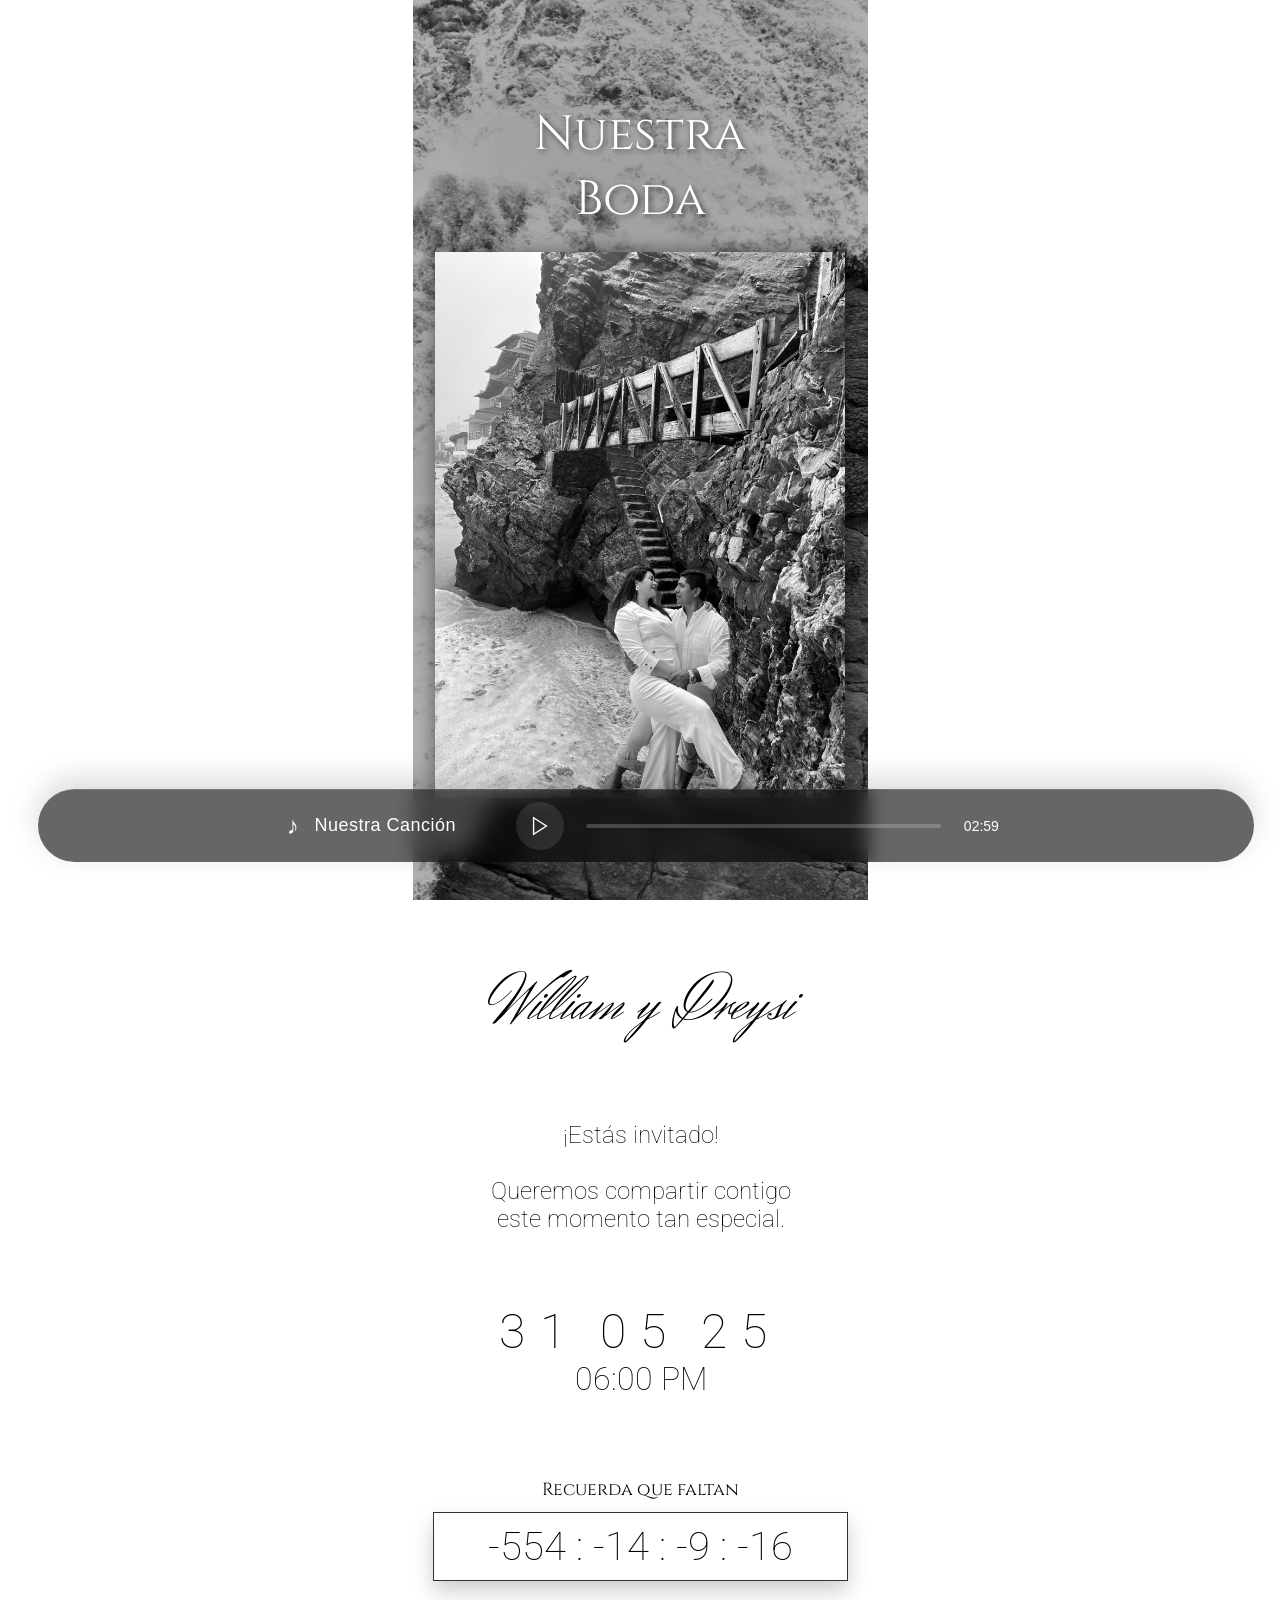
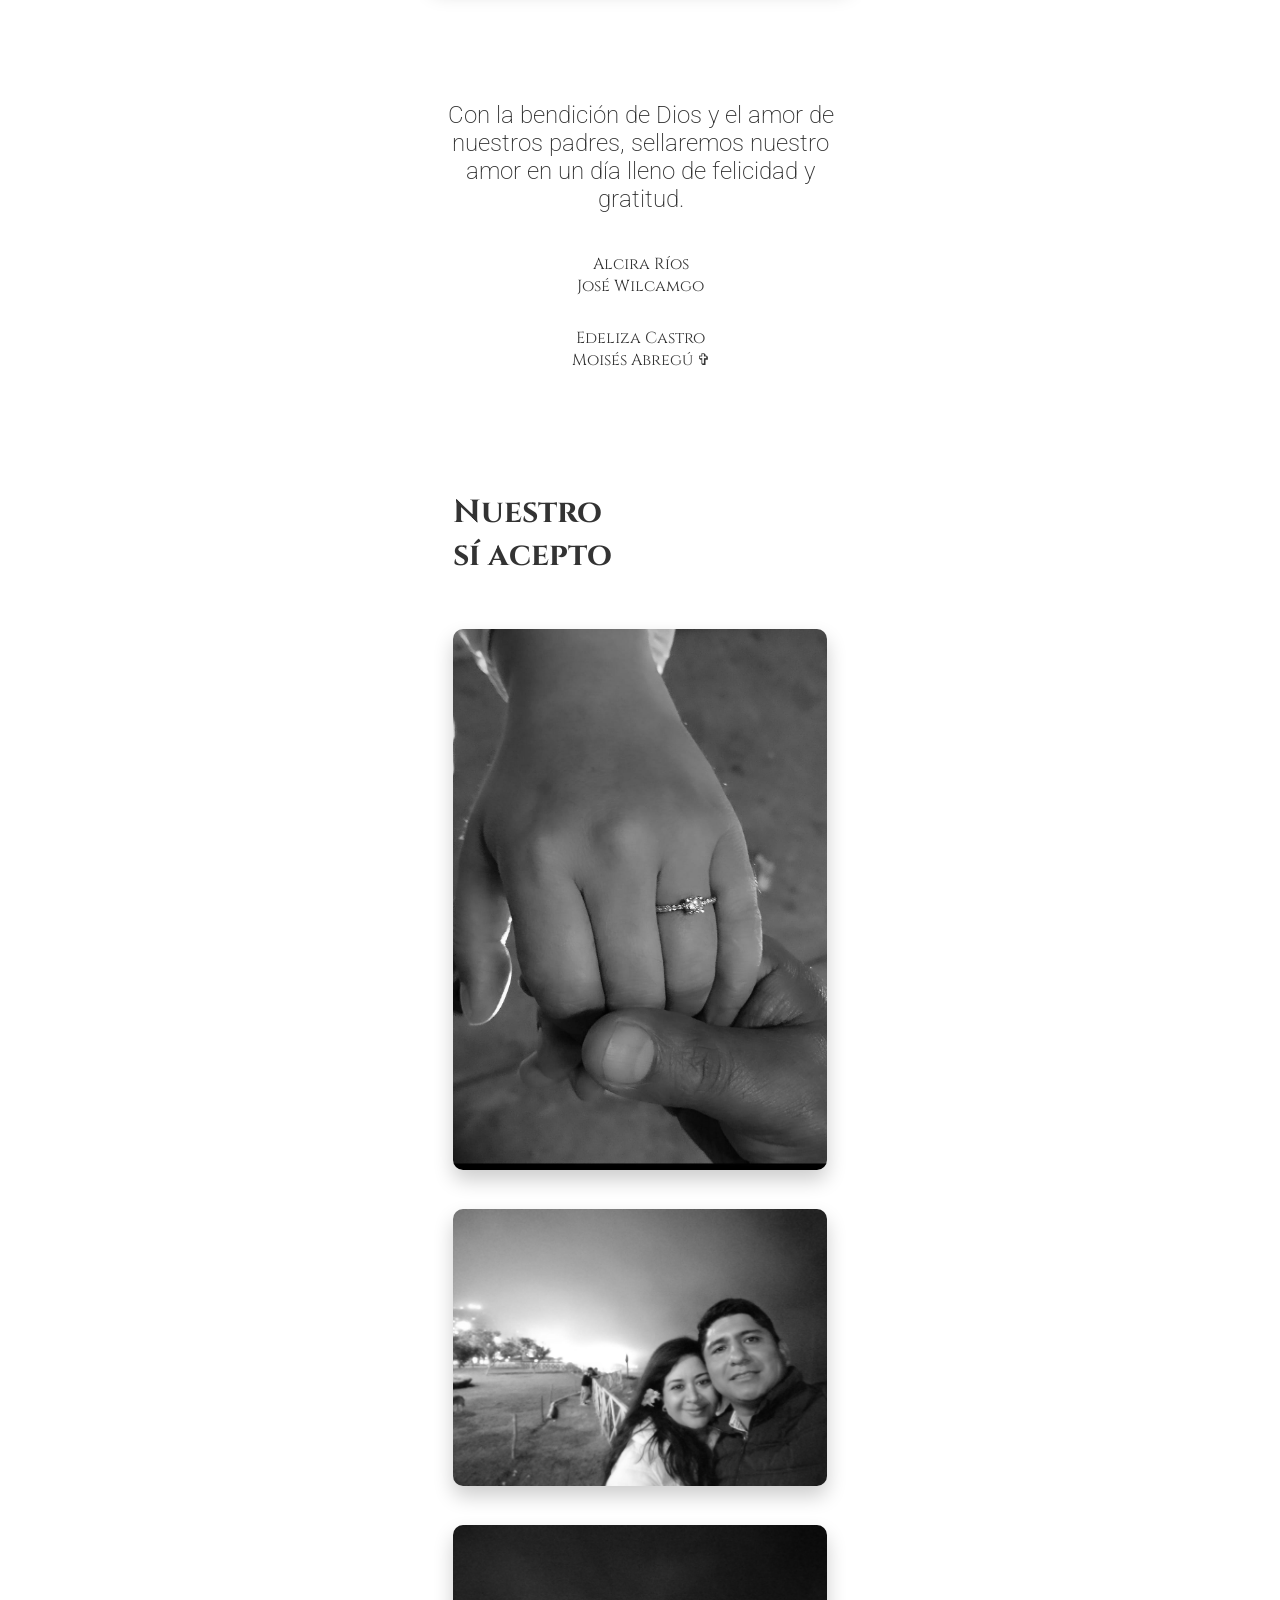
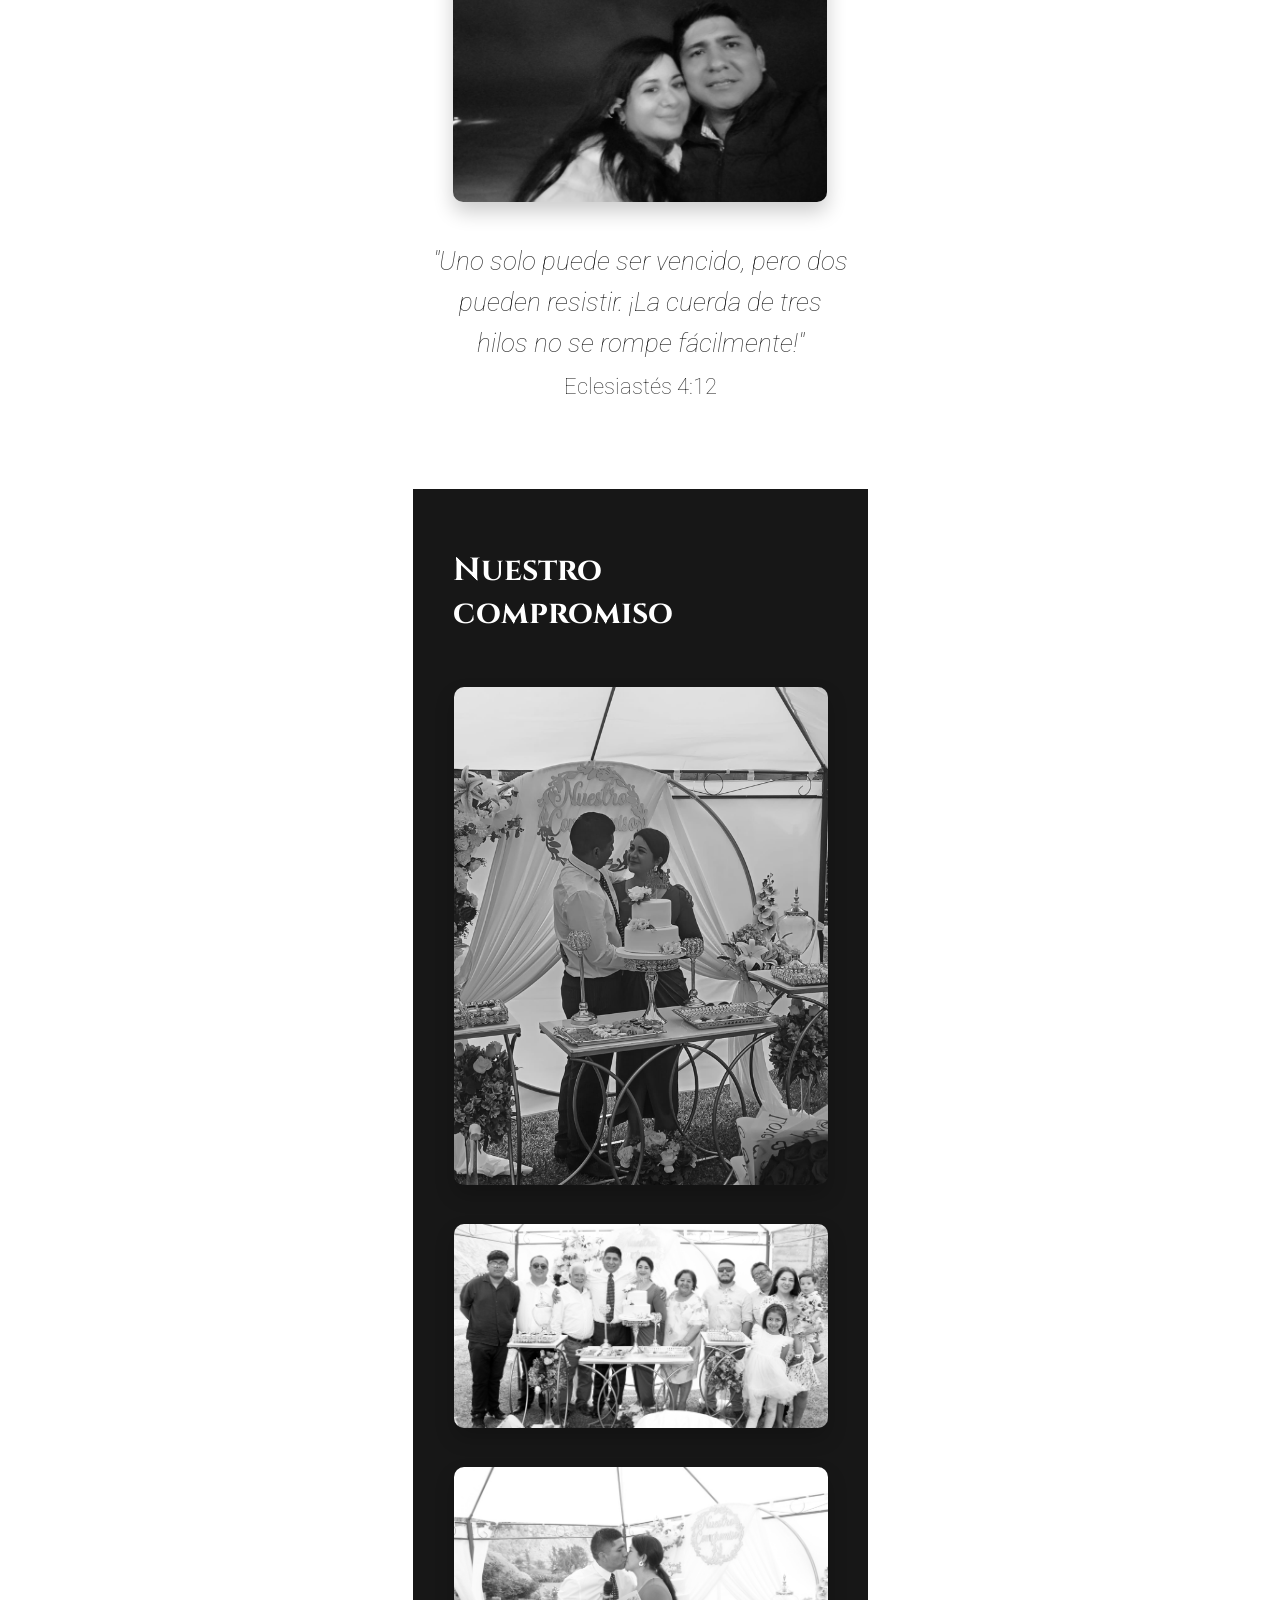
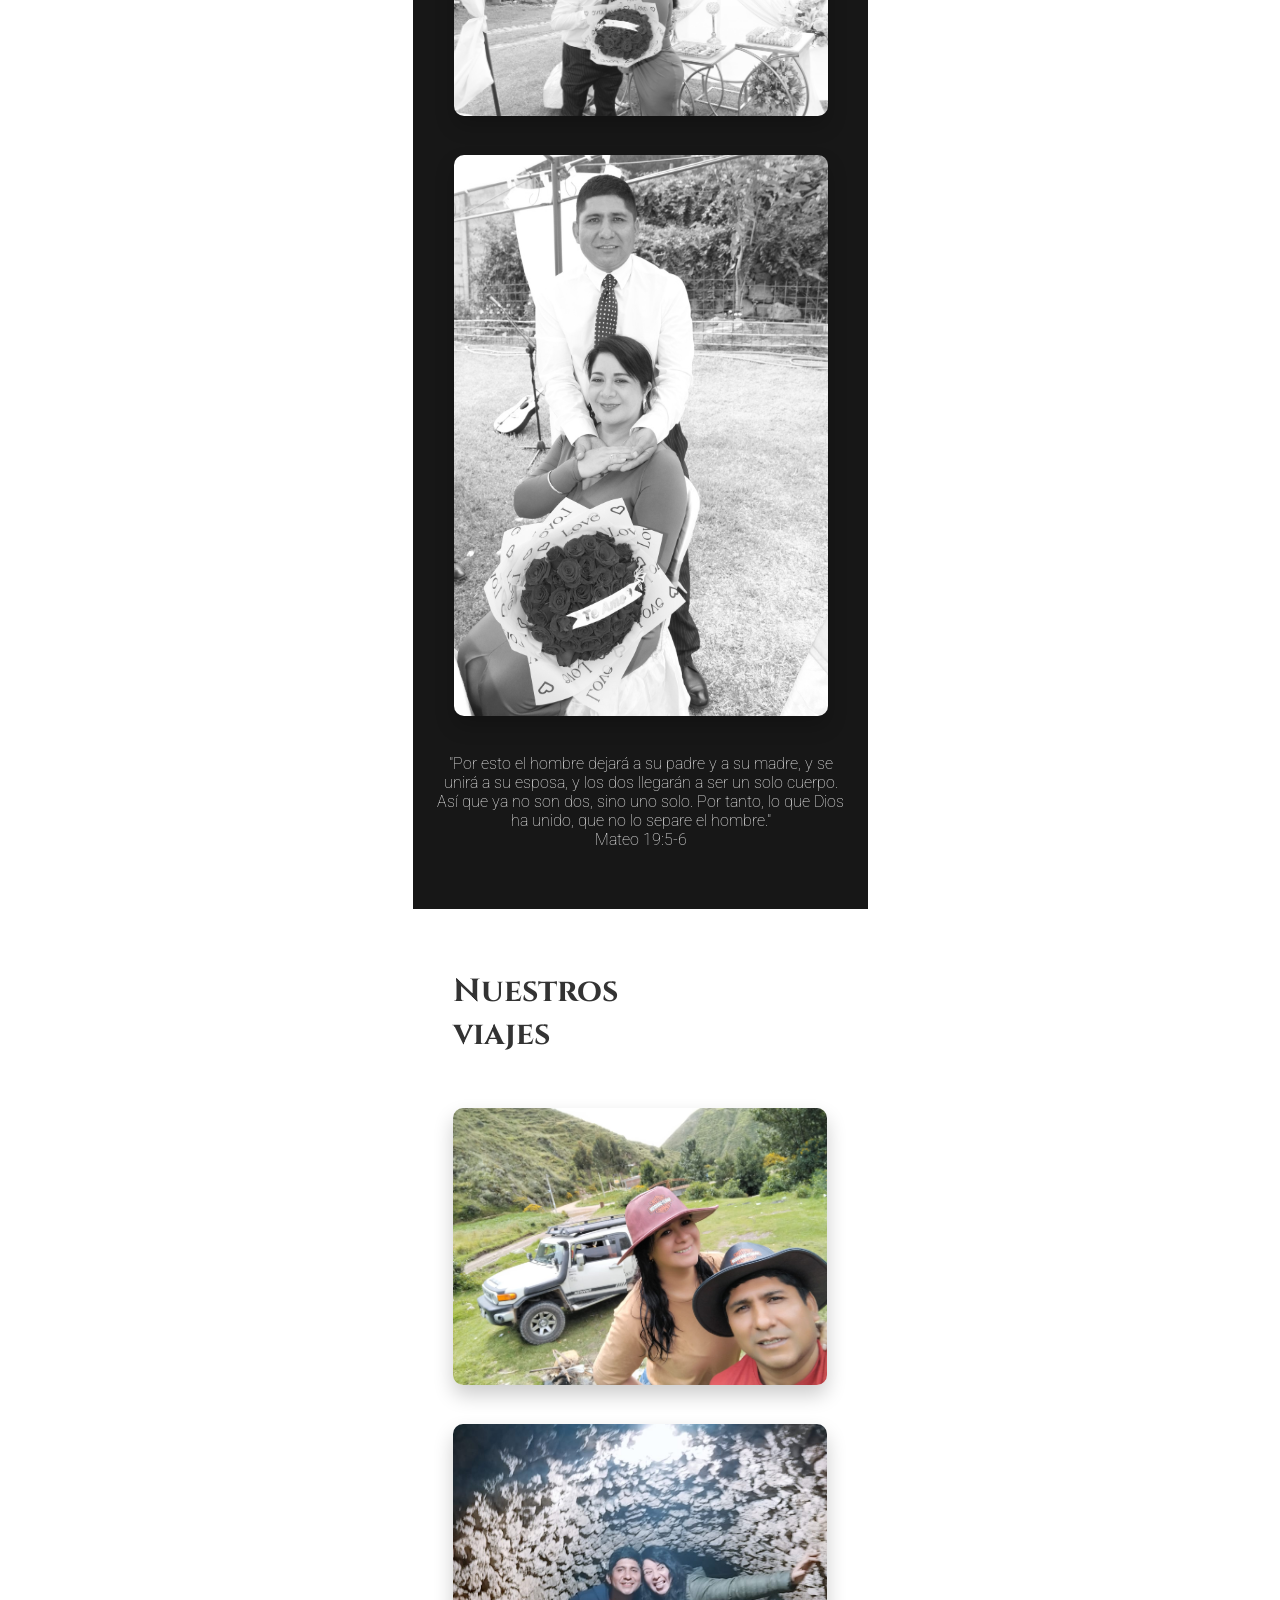
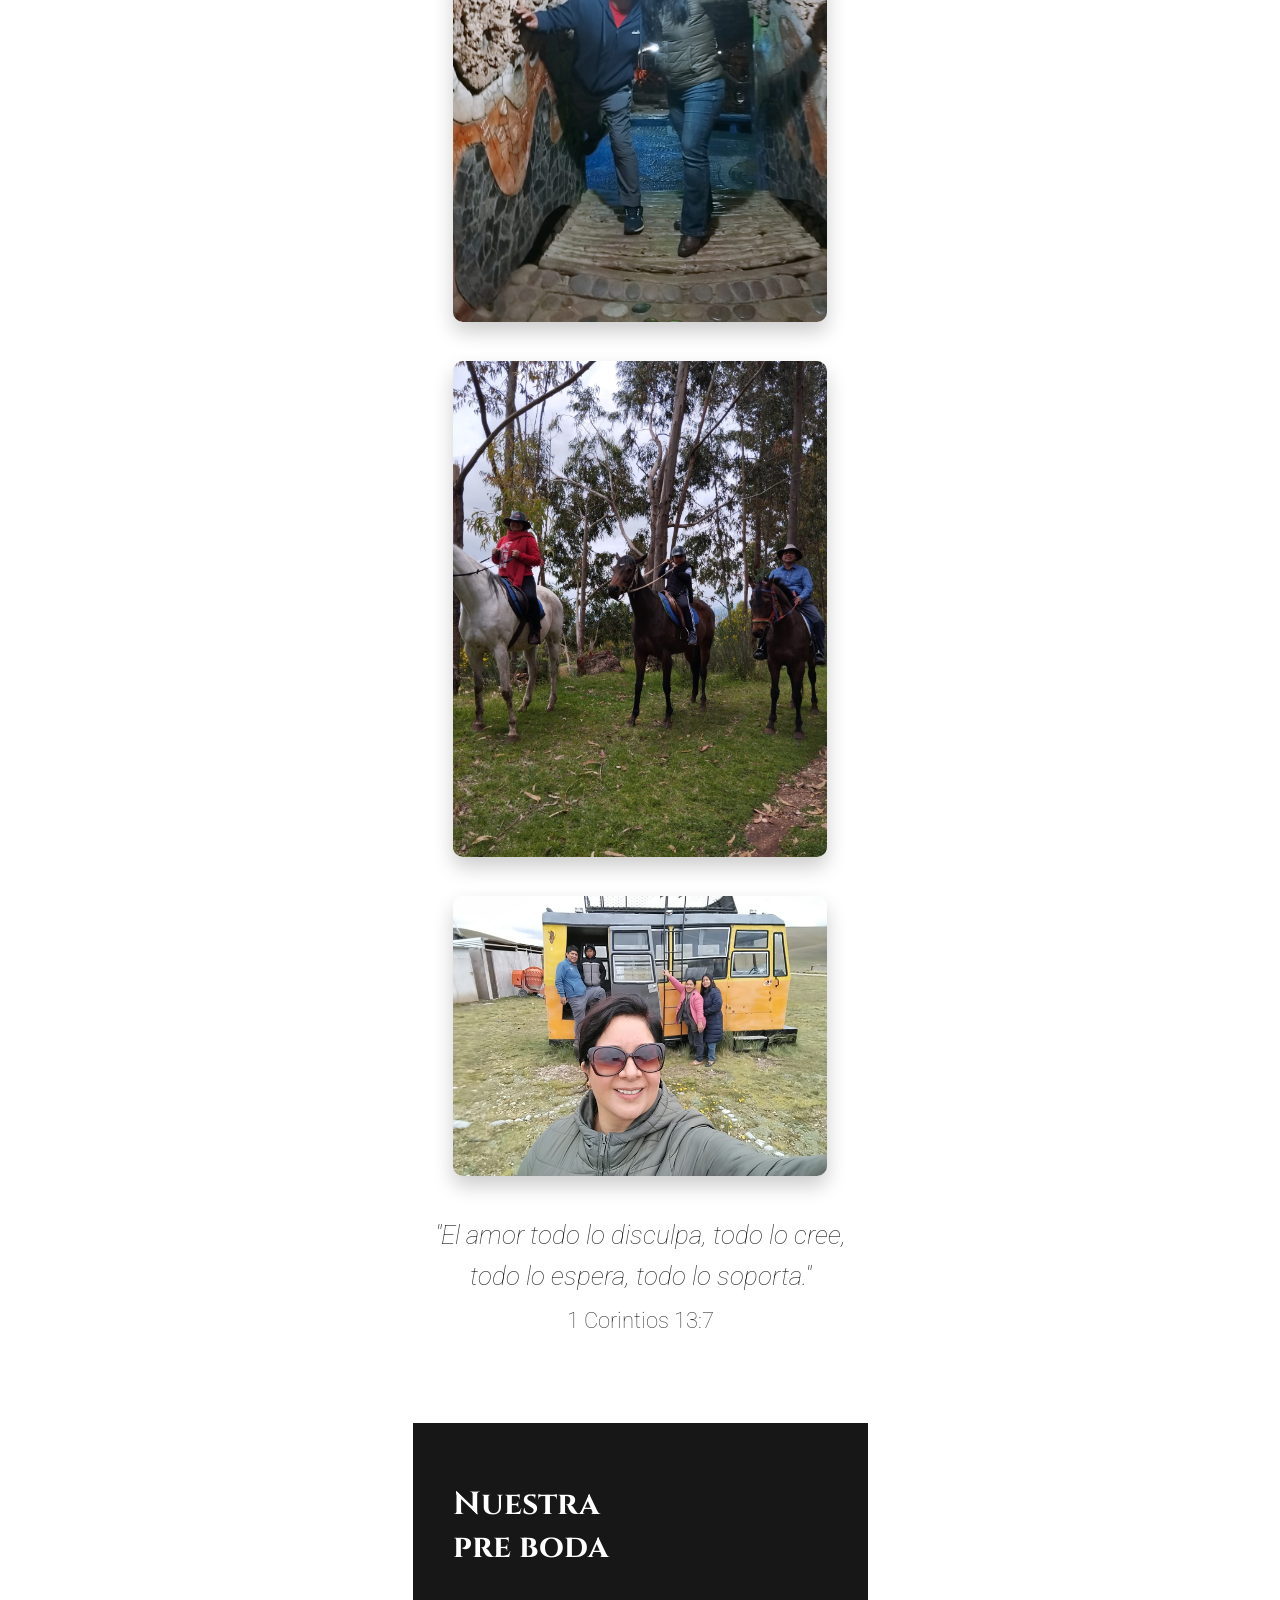
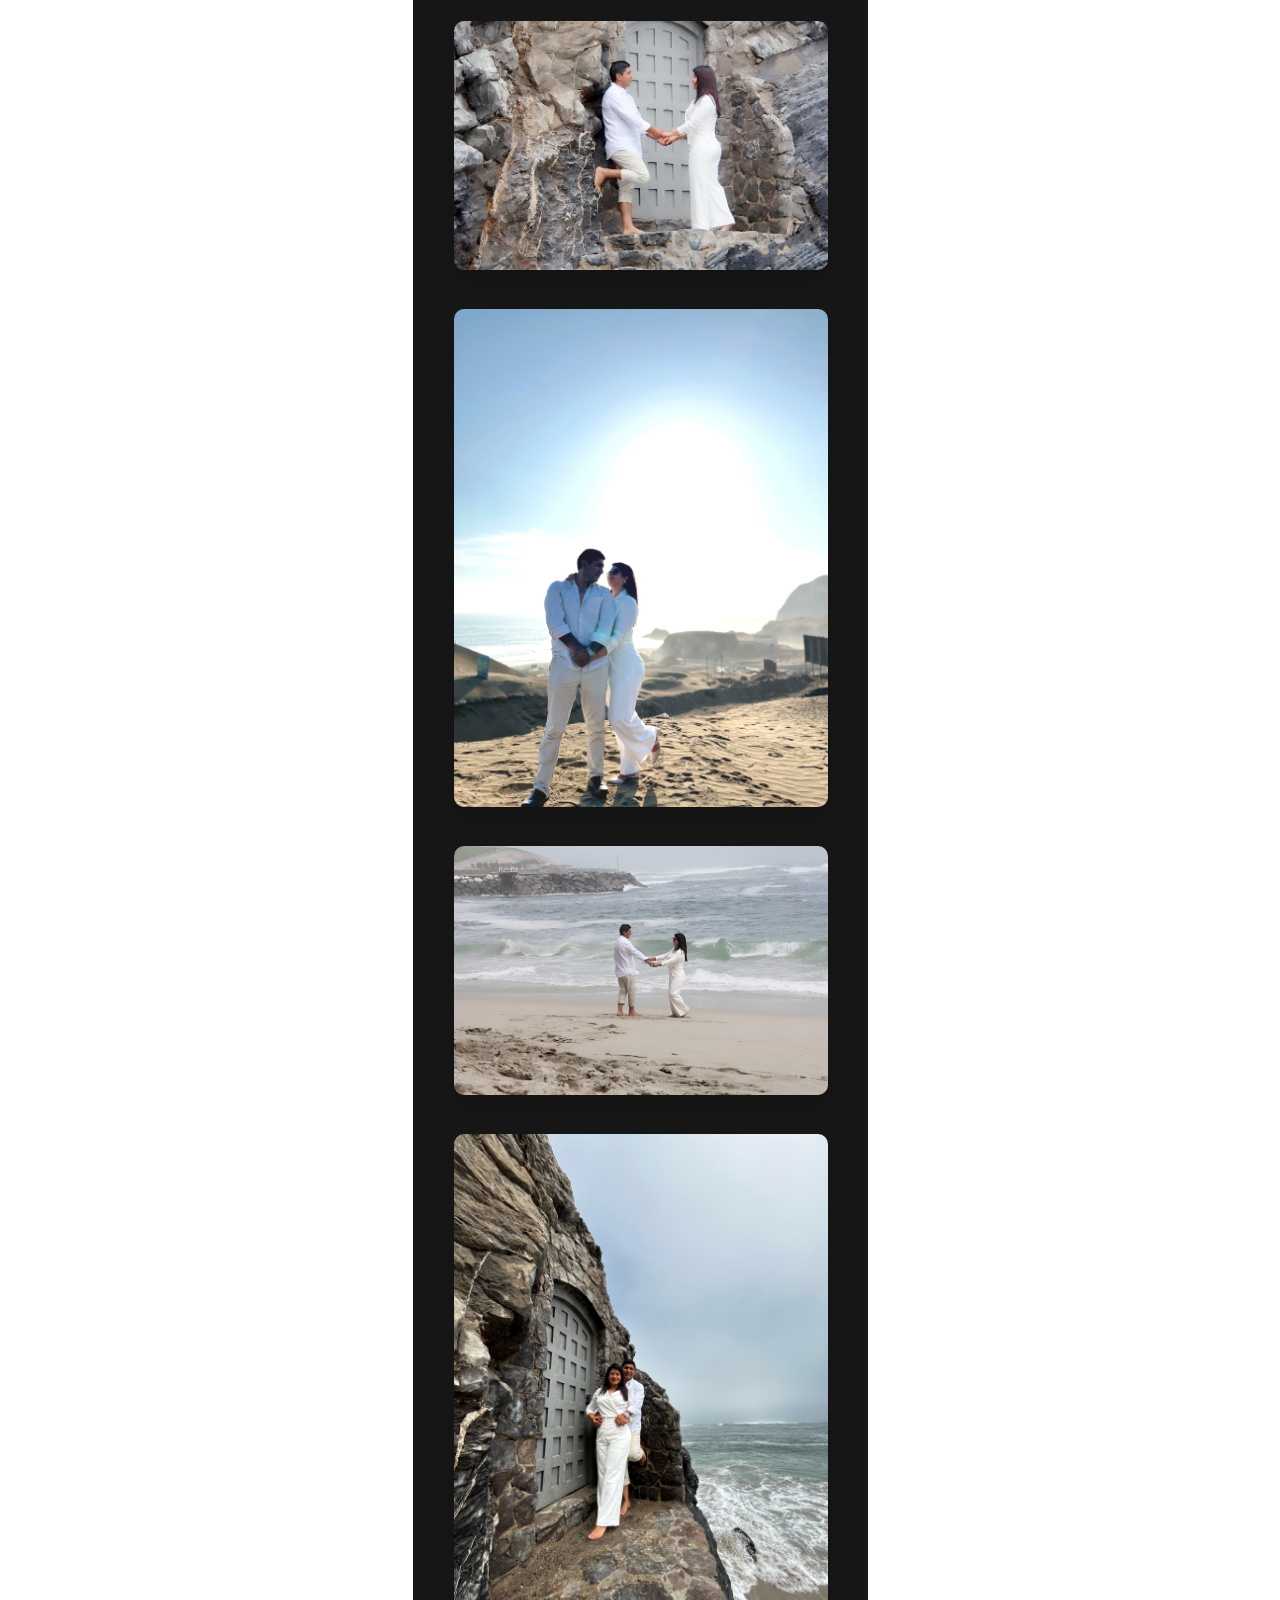
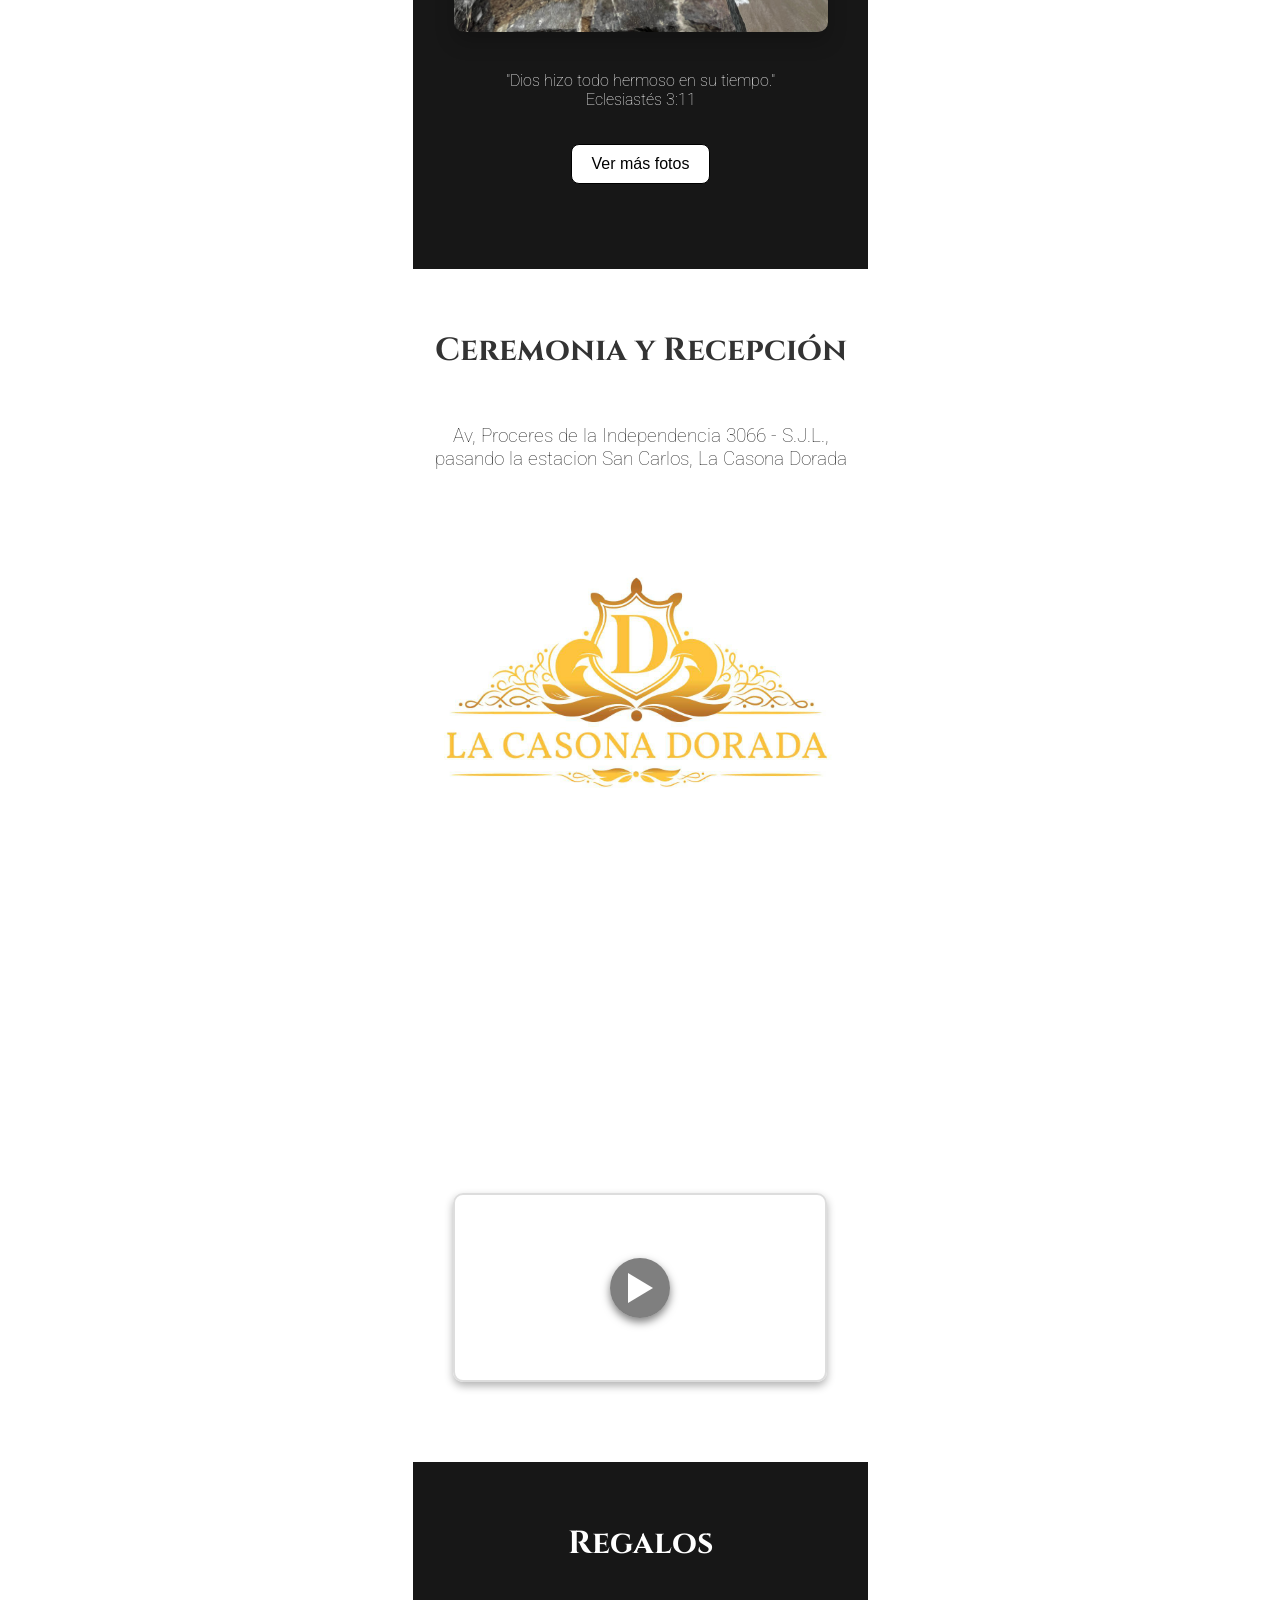
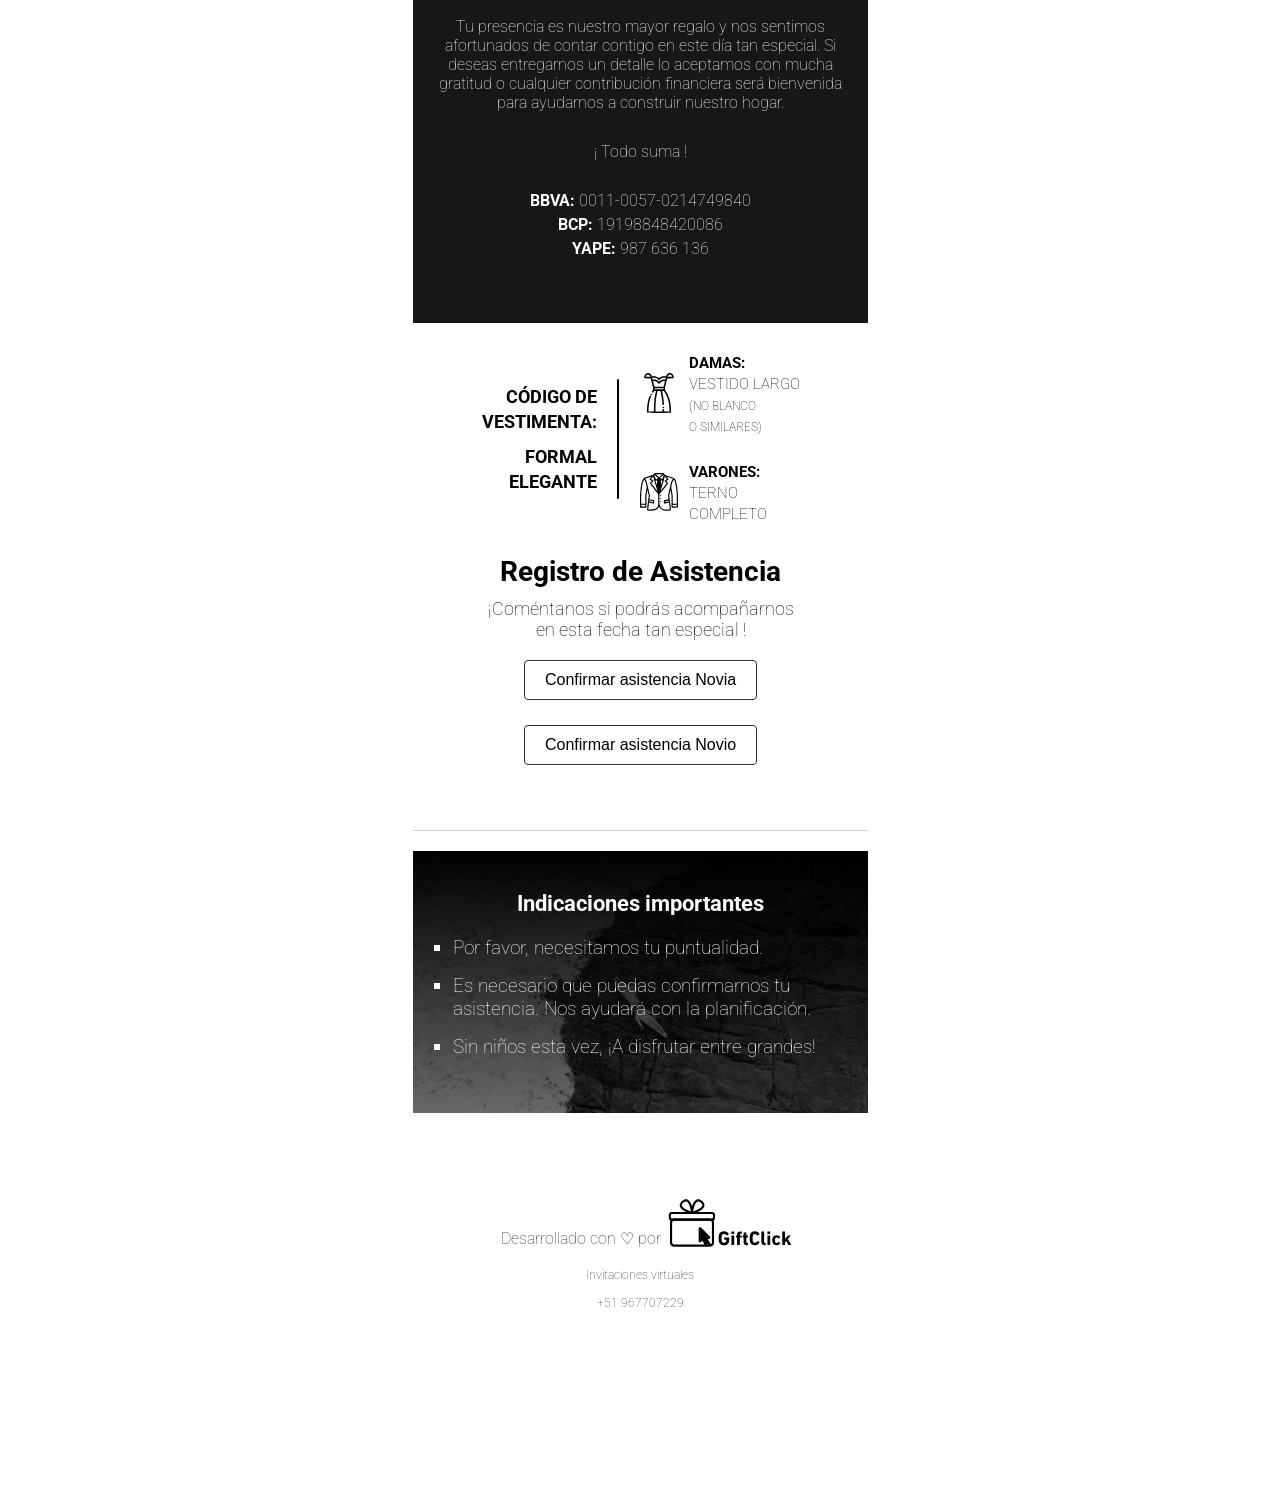
==== commit 1cdfe62d: "Actualizar index.html" ====
--- a/index.html
+++ b/index.html
@@ -138,10 +138,14 @@
             </style>
             <img src="assets/LCD.jpg" alt="Descripción de la imagen" class="responsive-image reveal">
             <div class="map-responsive reveal" style="margin-top: 25px;">
-                <iframe
-                    src="https://www.google.com/maps/embed?pb=!1m18!1m12!1m3!1d3825.2131067930024!2d-77.008085!3d-12.0012456!2m3!1f0!2f0!3f0!3m2!1i1024!2i768!4f13.1!3m3!1m2!1s0x9105c58725440d27%3A0x519a3933cfa89f0a!2sAv.%20Pr%C3%B3ceres%20de%20la%20Independencia%201918%2C%20Lima%2015419!5e0!3m2!1ses!2spe!4v1682700000000!5m2!1ses!2spe"
-                    width="600" height="450" style="border:0;" allowfullscreen="" loading="lazy"
-                    referrerpolicy="no-referrer-when-downgrade">
+              <iframe 
+                src="https://www.google.com/maps/embed?pb=!1m18!1m12!1m3!1d3825.2131067930024!2d-77.007087!3d-12.001253!2m3!1f0!2f0!3f0!3m2!1i1024!2i768!4f13.1!3m3!1m2!1s0x9105c58725440d27%3A0x519a3933cfa89f0a!2sAv.%20Pr%C3%B3ceres%20de%20la%20Independencia%201918%2C%20Lima%2015419!5e0!3m2!1ses!2spe!4v1714545600000!5m2!1ses!2spe" 
+                width="600" 
+                height="450" 
+                style="border:0;" 
+                allowfullscreen="" 
+                loading="lazy" 
+                referrerpolicy="no-referrer-when-downgrade">
                 </iframe>
             </div>
             <div class="video-container">
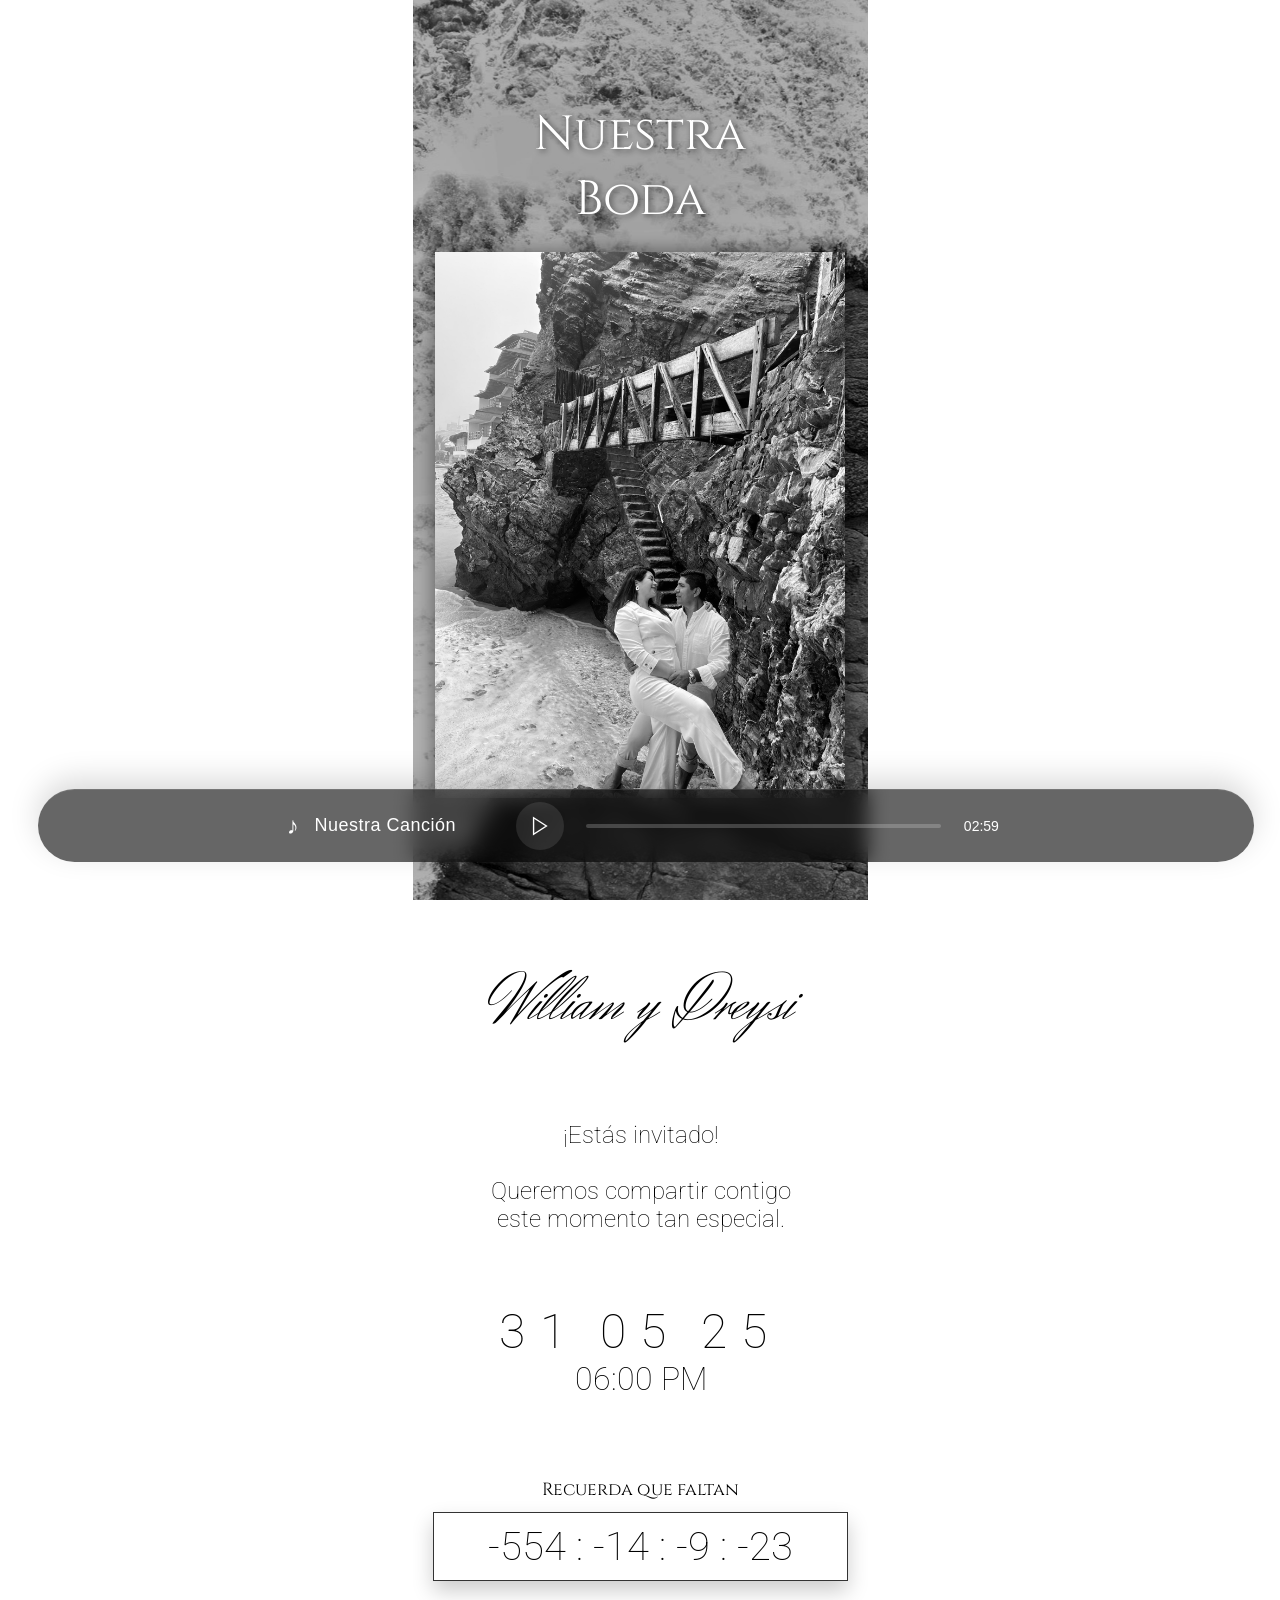
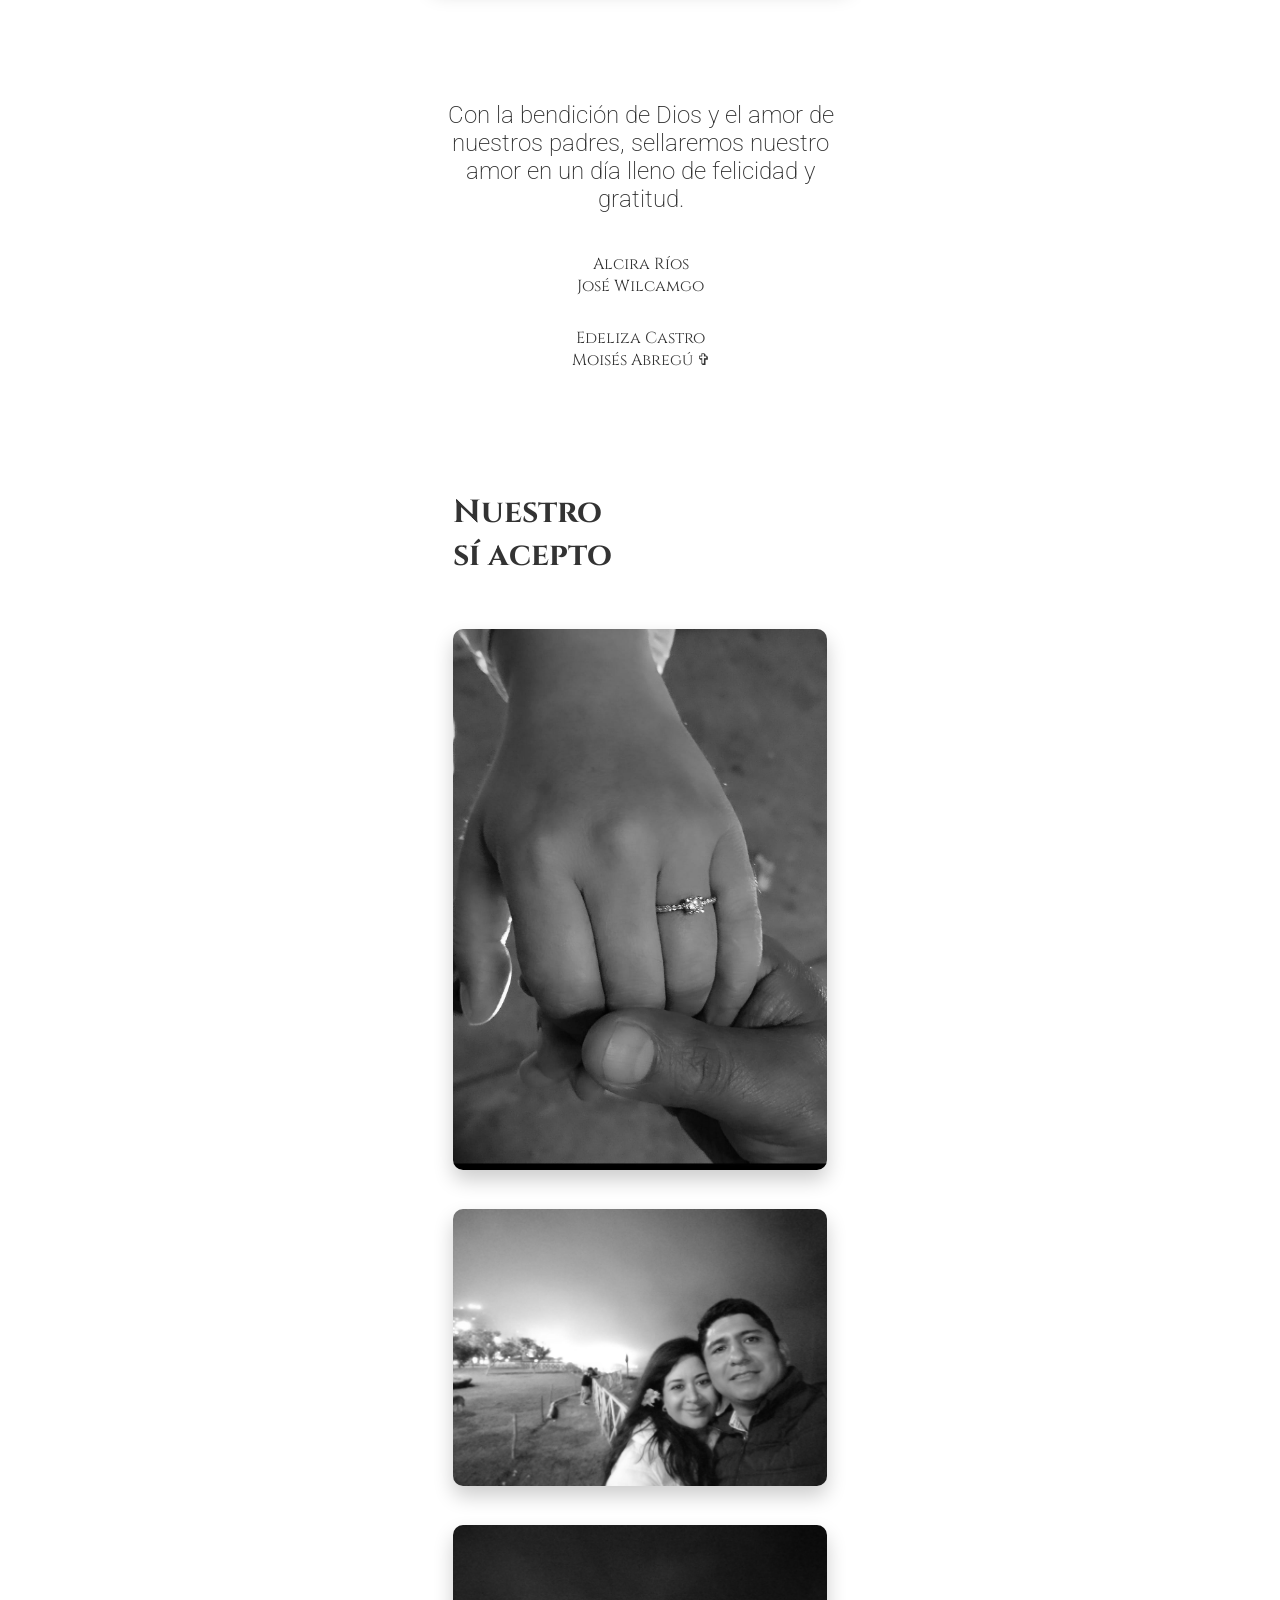
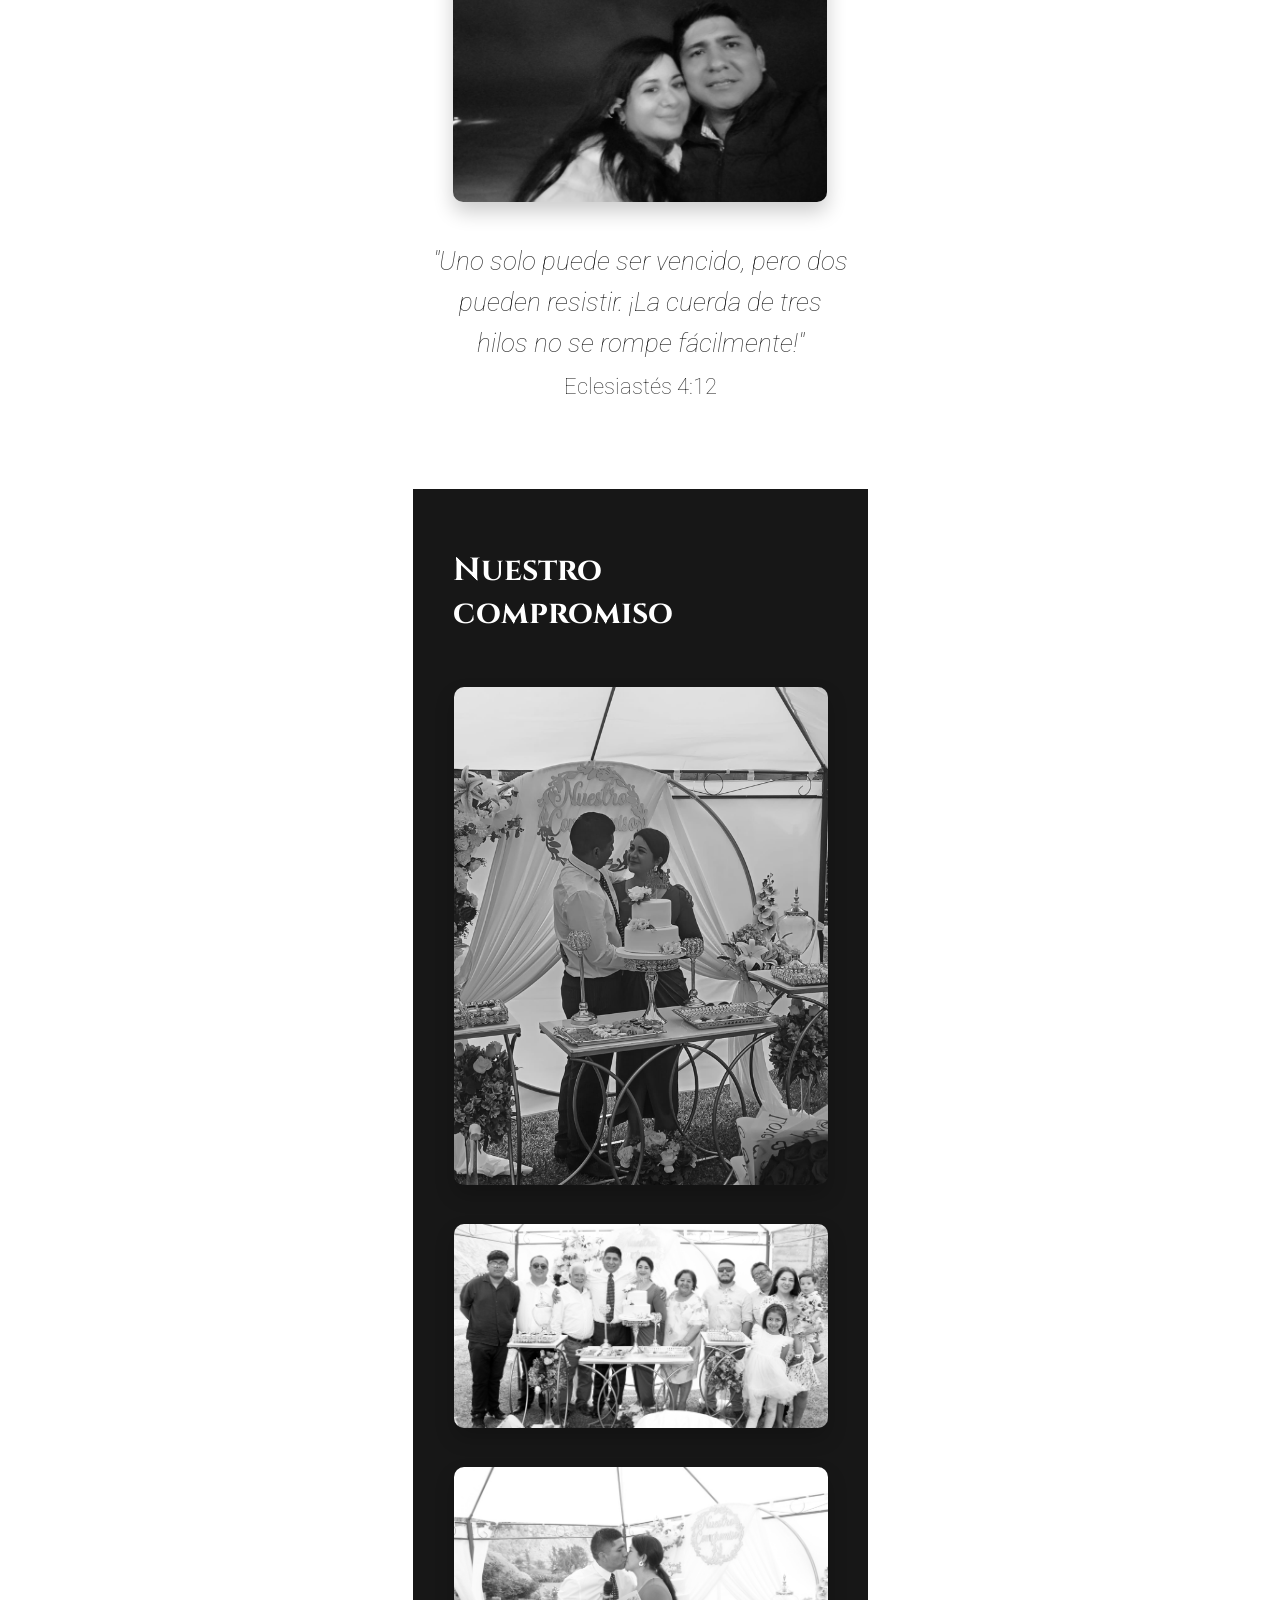
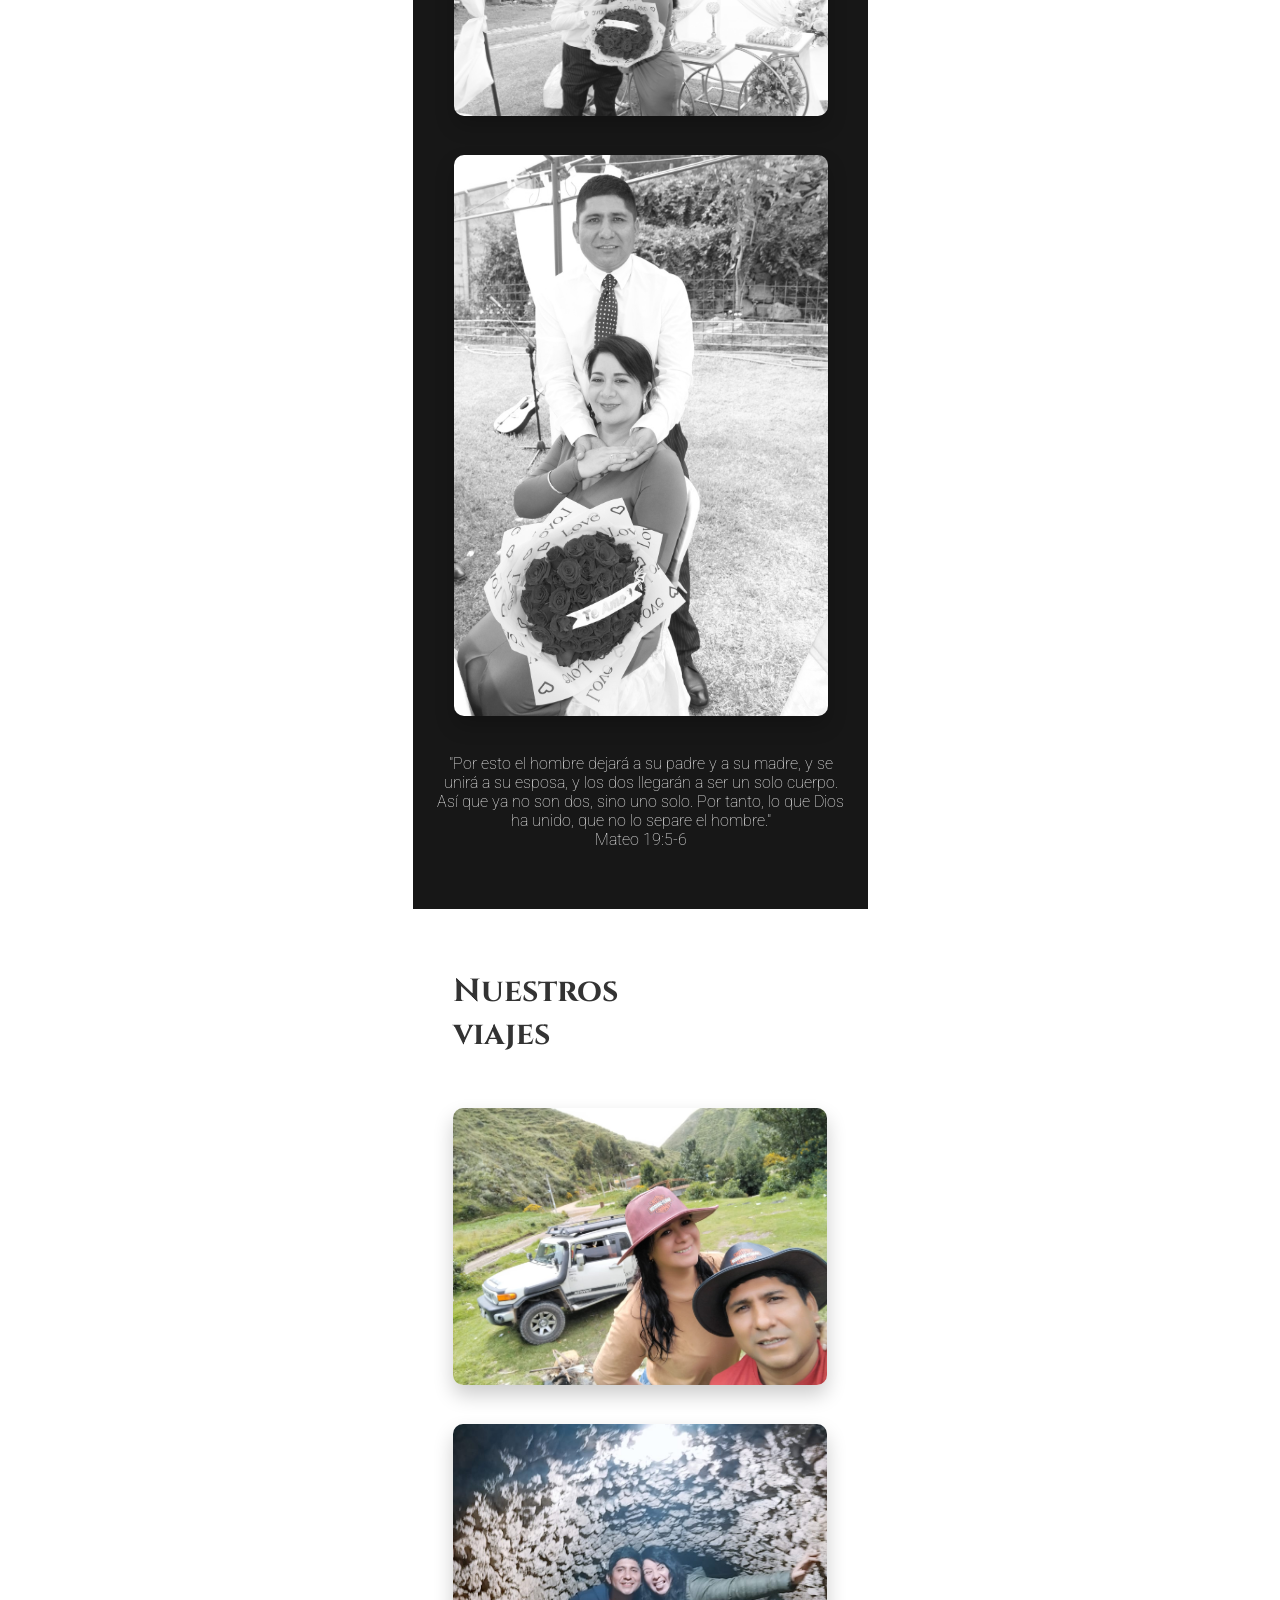
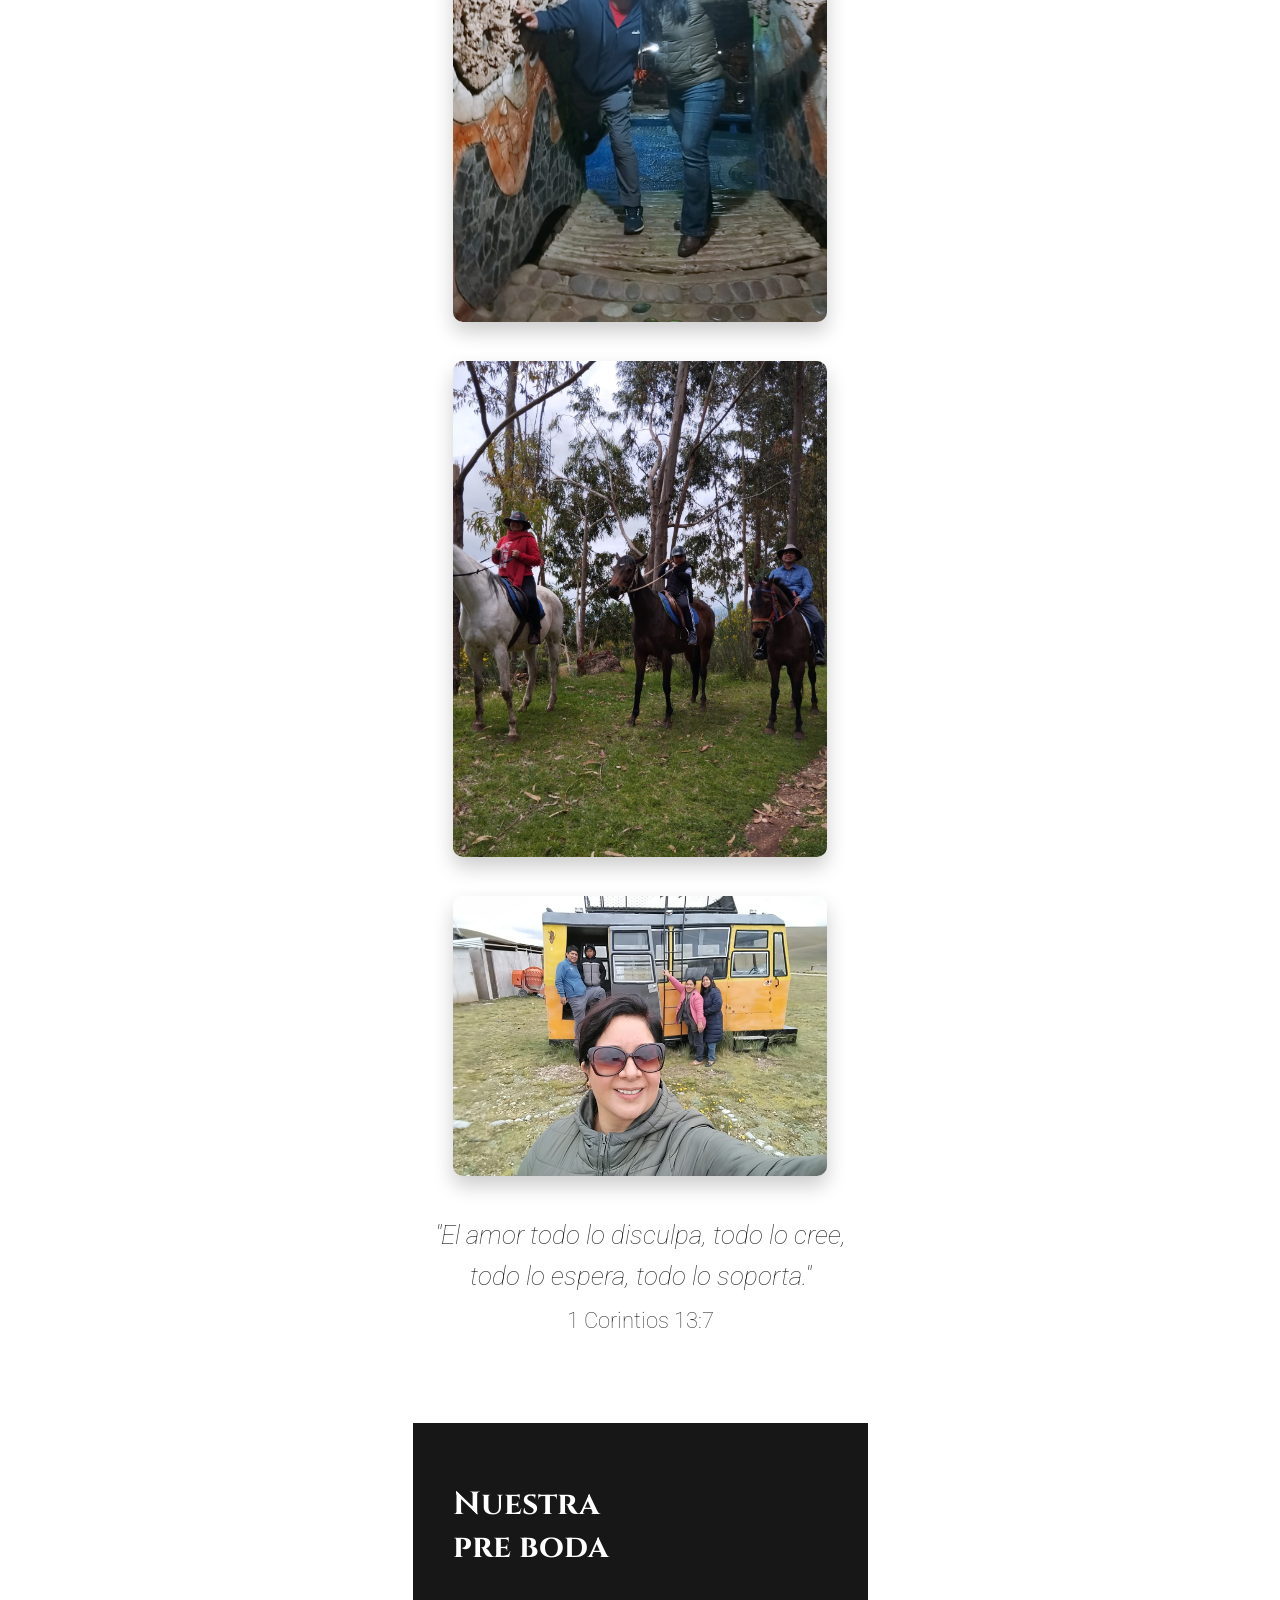
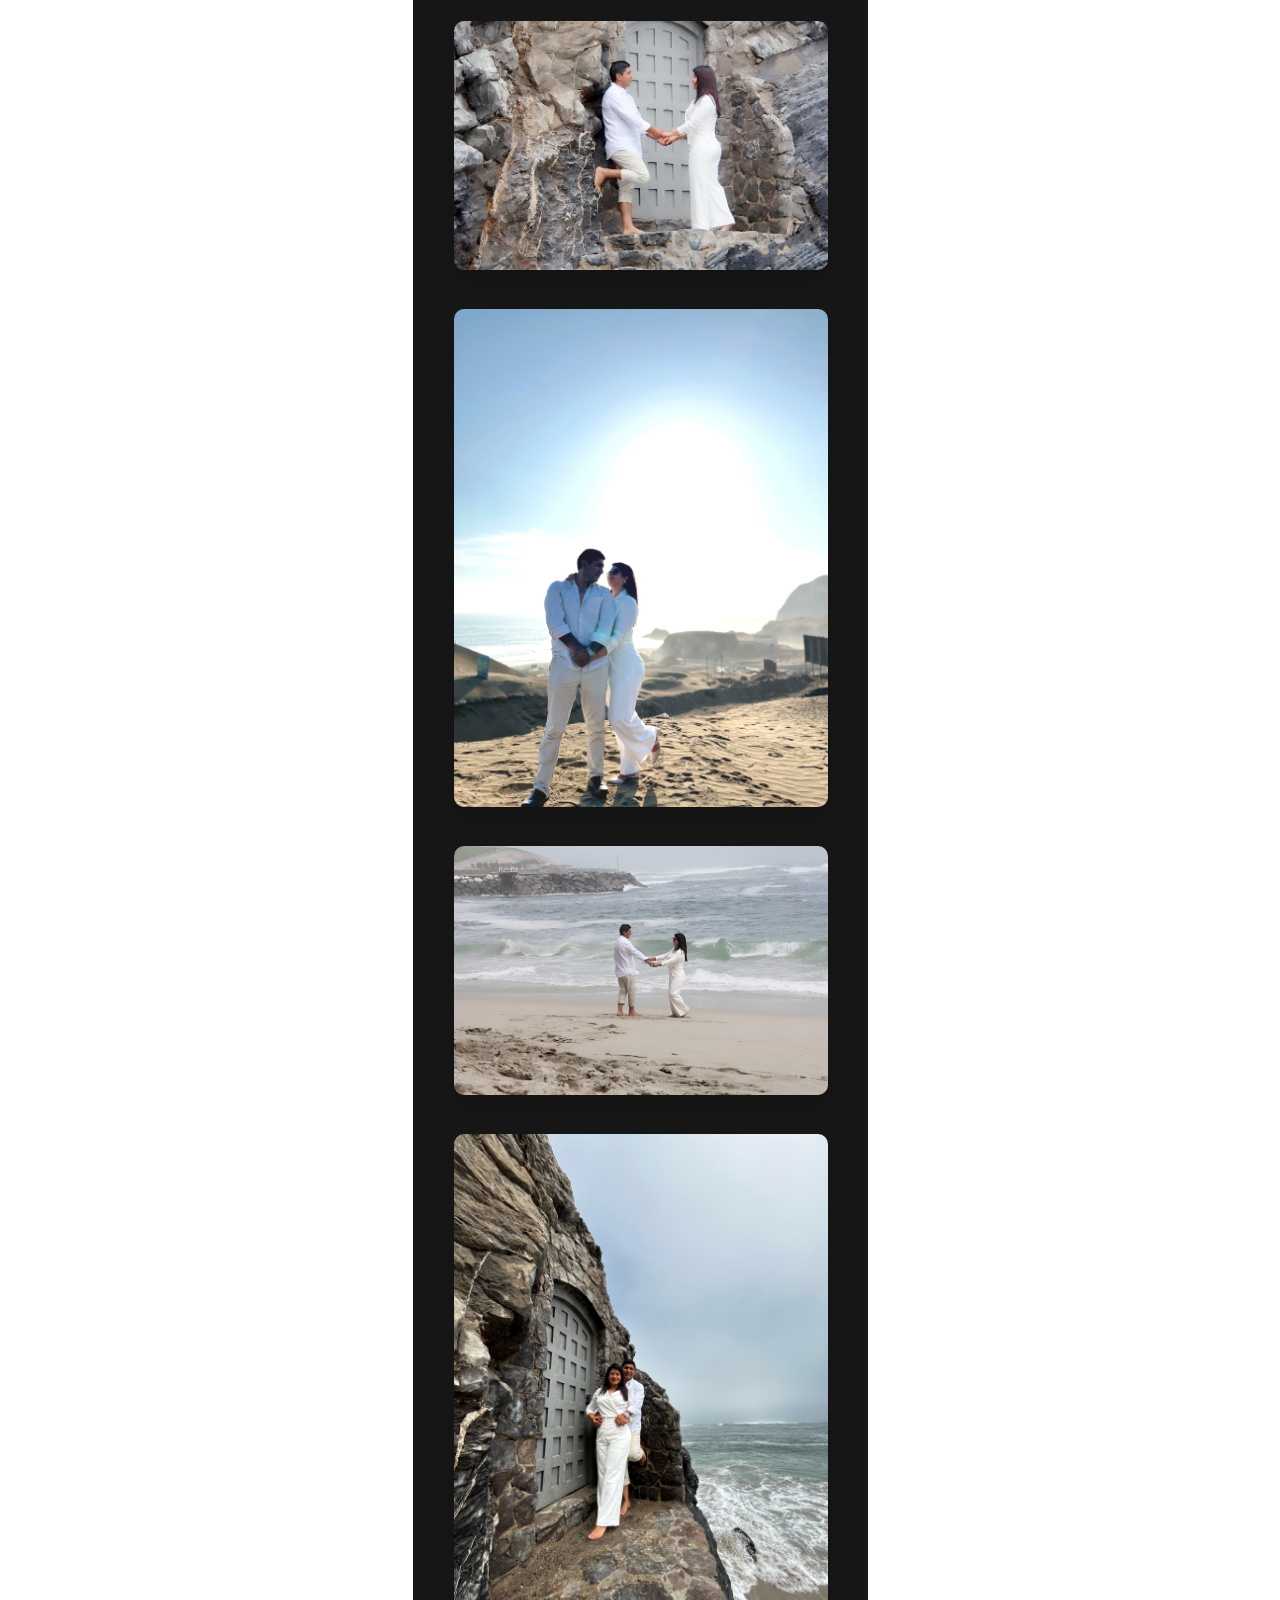
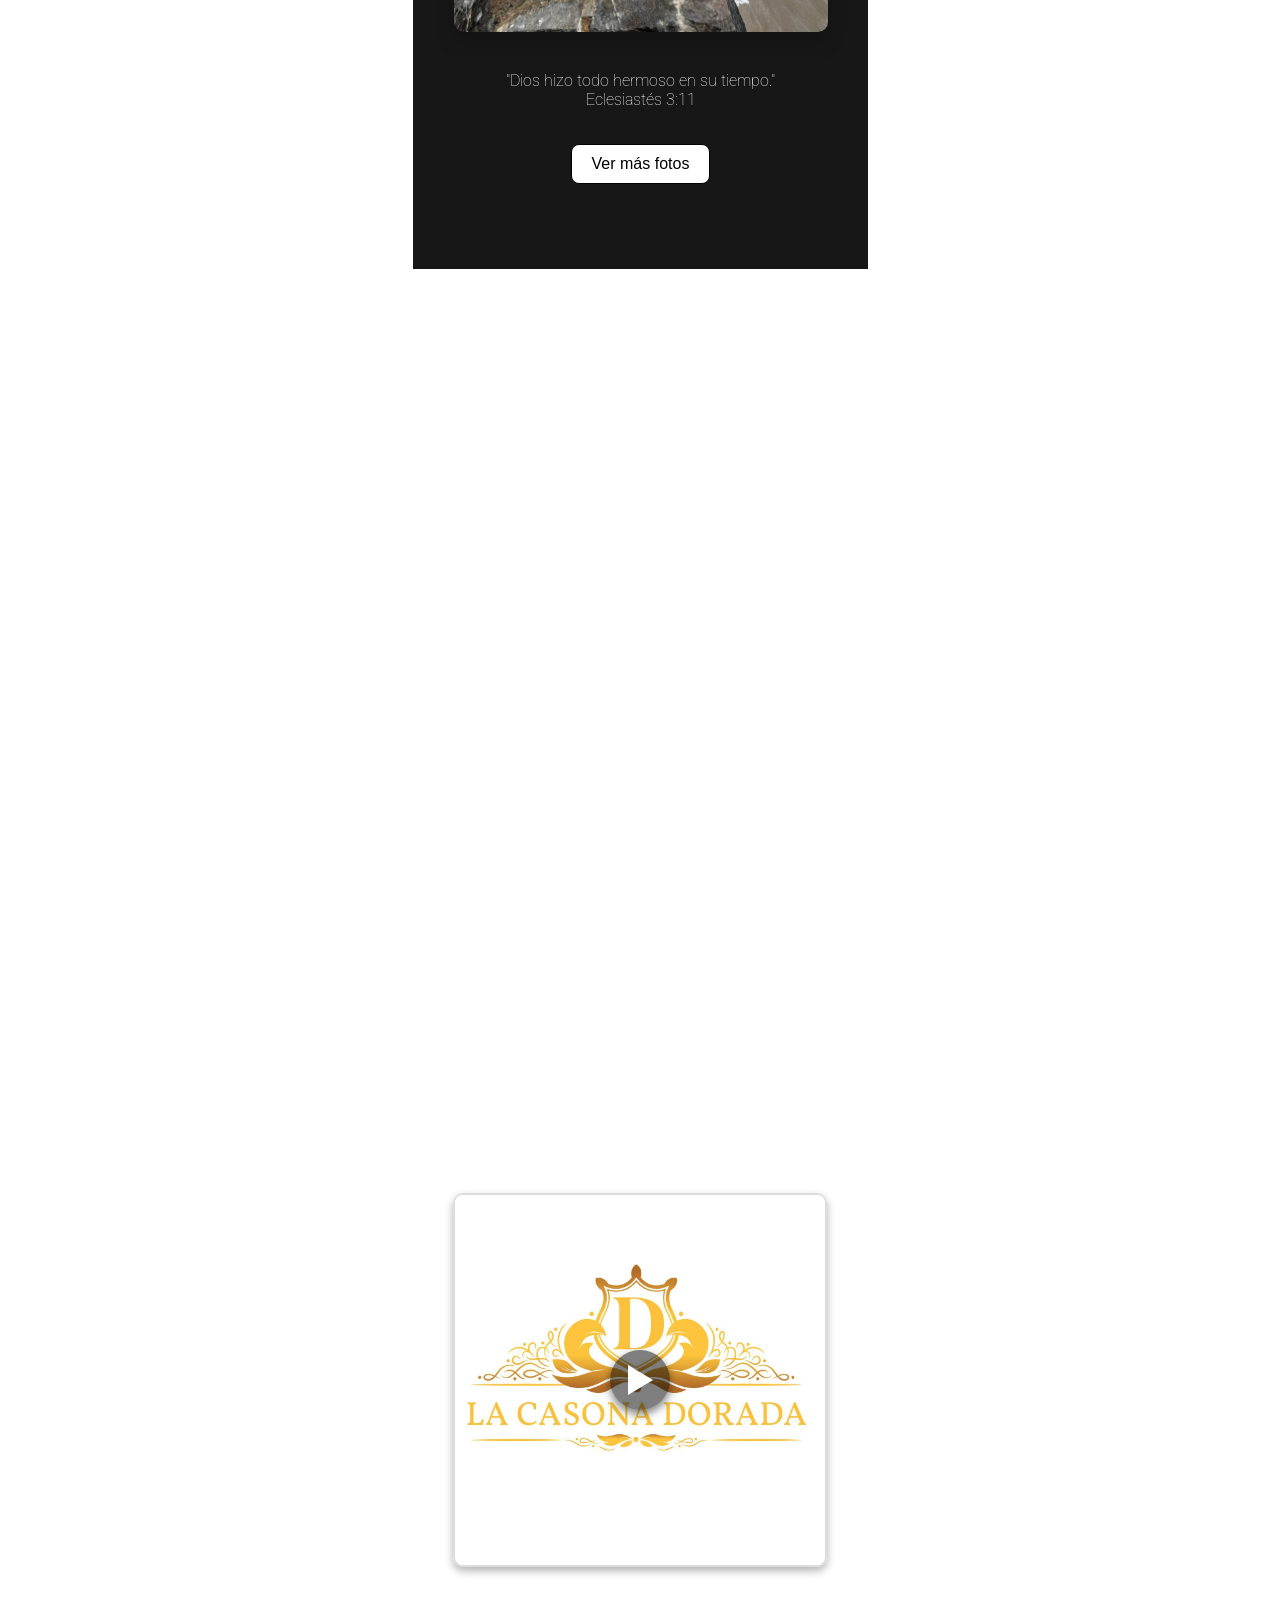
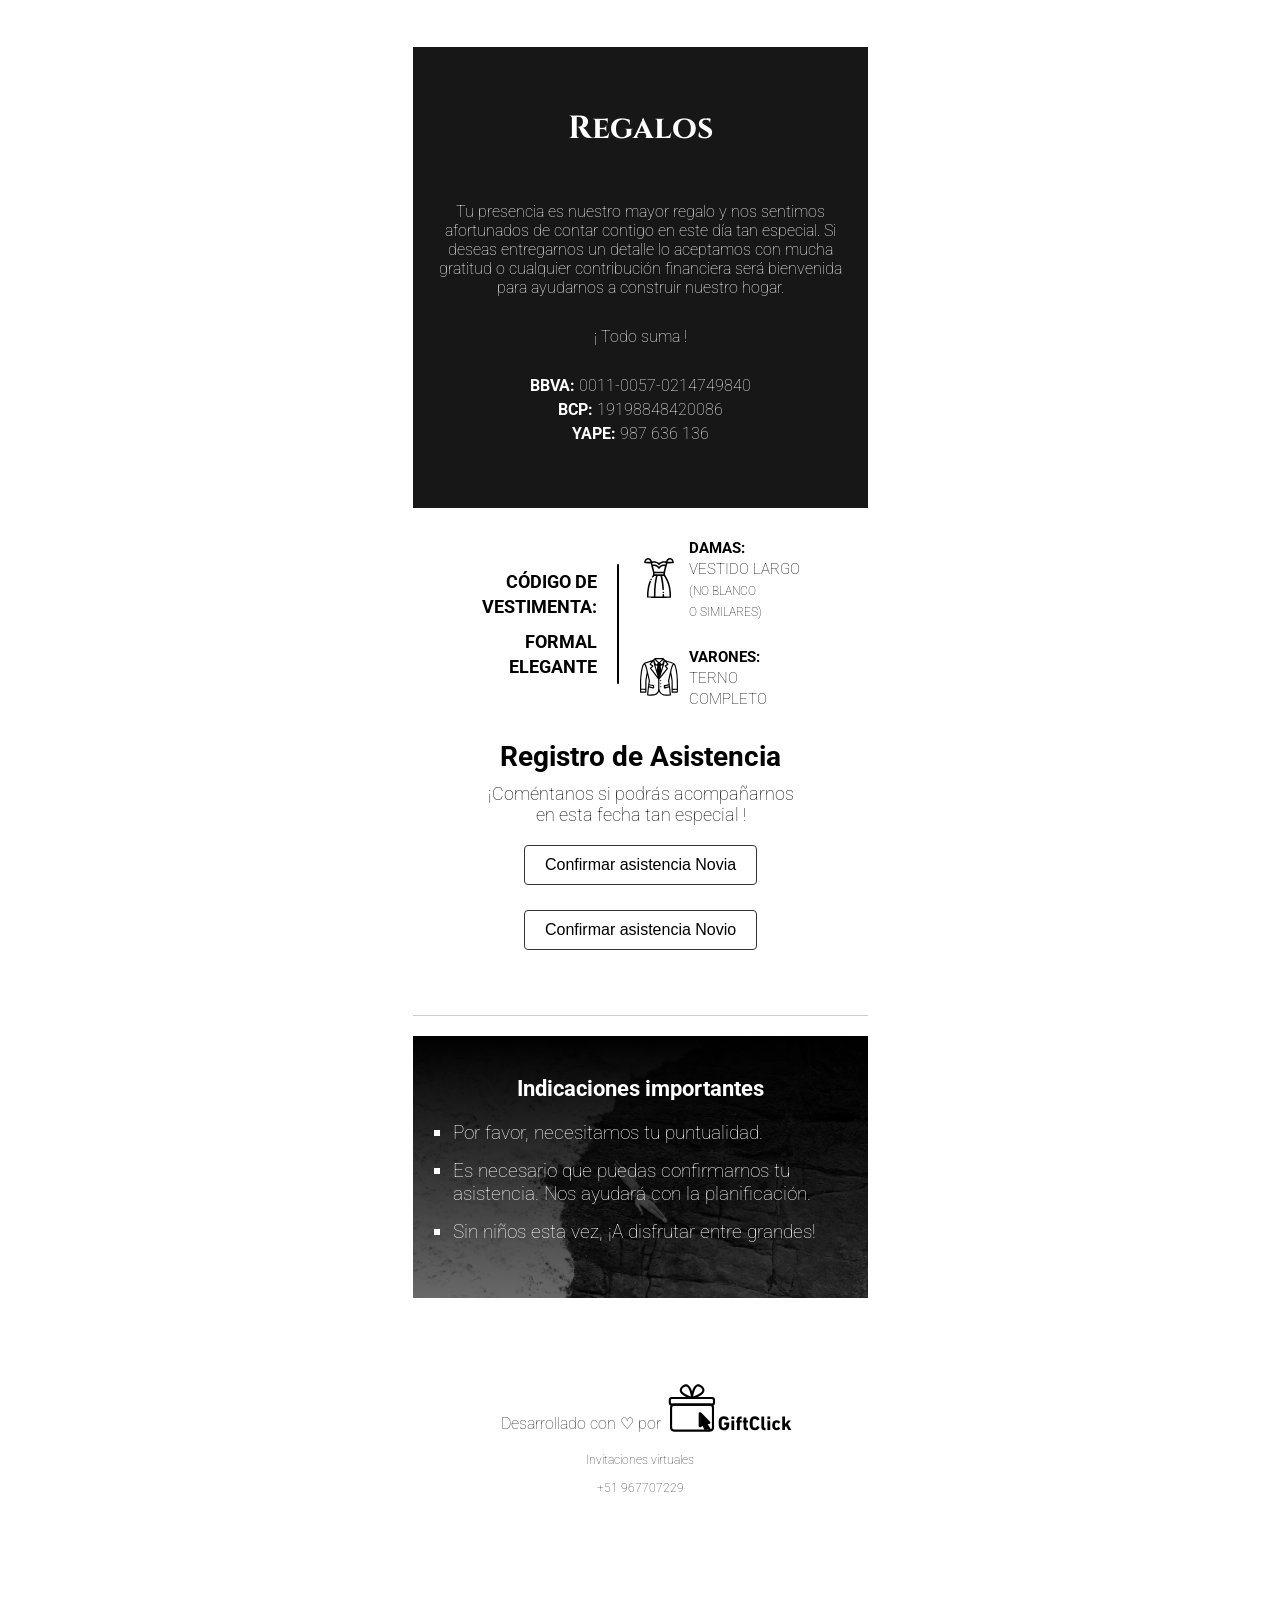
==== commit 72e7230c: "Actualizar index.html" ====
--- a/index.html
+++ b/index.html
@@ -149,7 +149,7 @@
                 </iframe>
             </div>
             <div class="video-container">
-                <video id="video" src="./assets/video.MP4" poster="./assets/video-thumbnail.jpg"></video>
+                <video id="video" src="./assets/video.MP4" poster="./assets/LCD.jpg"></video>
                 <div class="play-button" onclick="togglePlay()"></div>
             </div>
             <script>
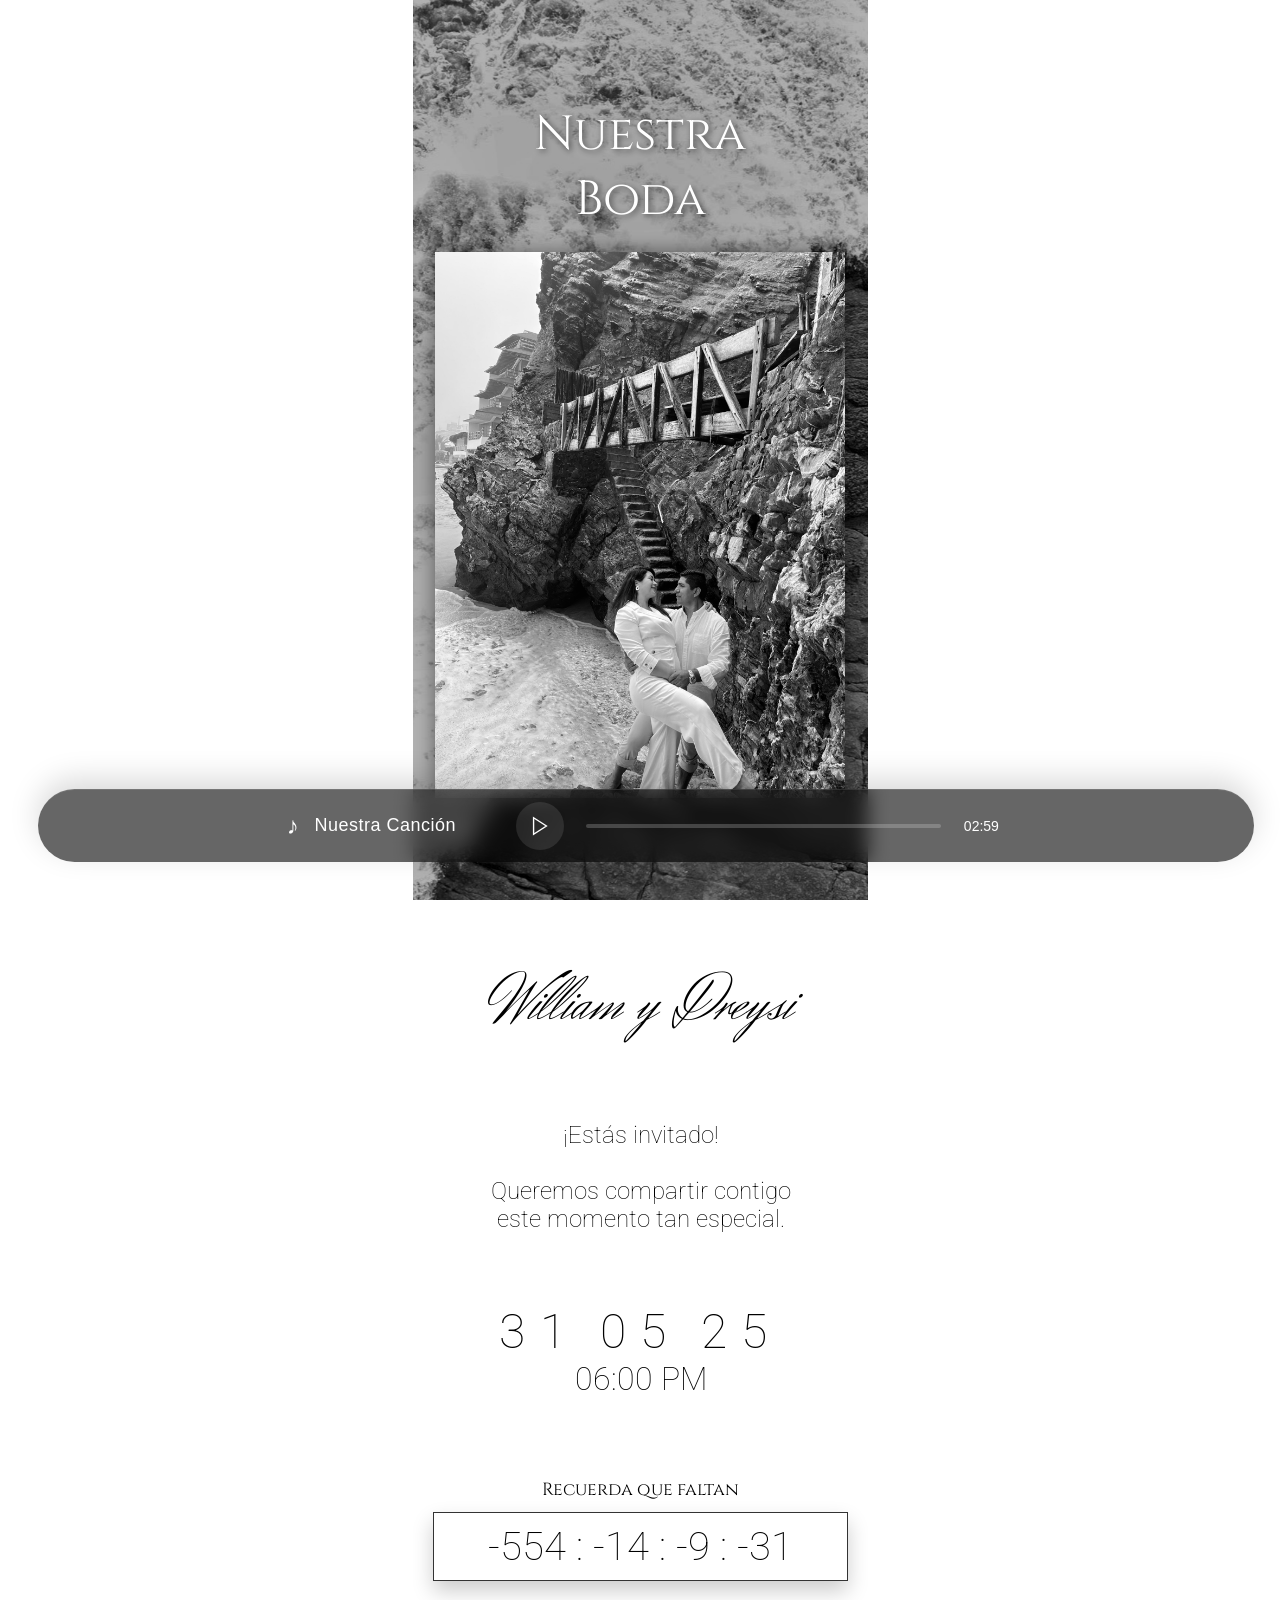
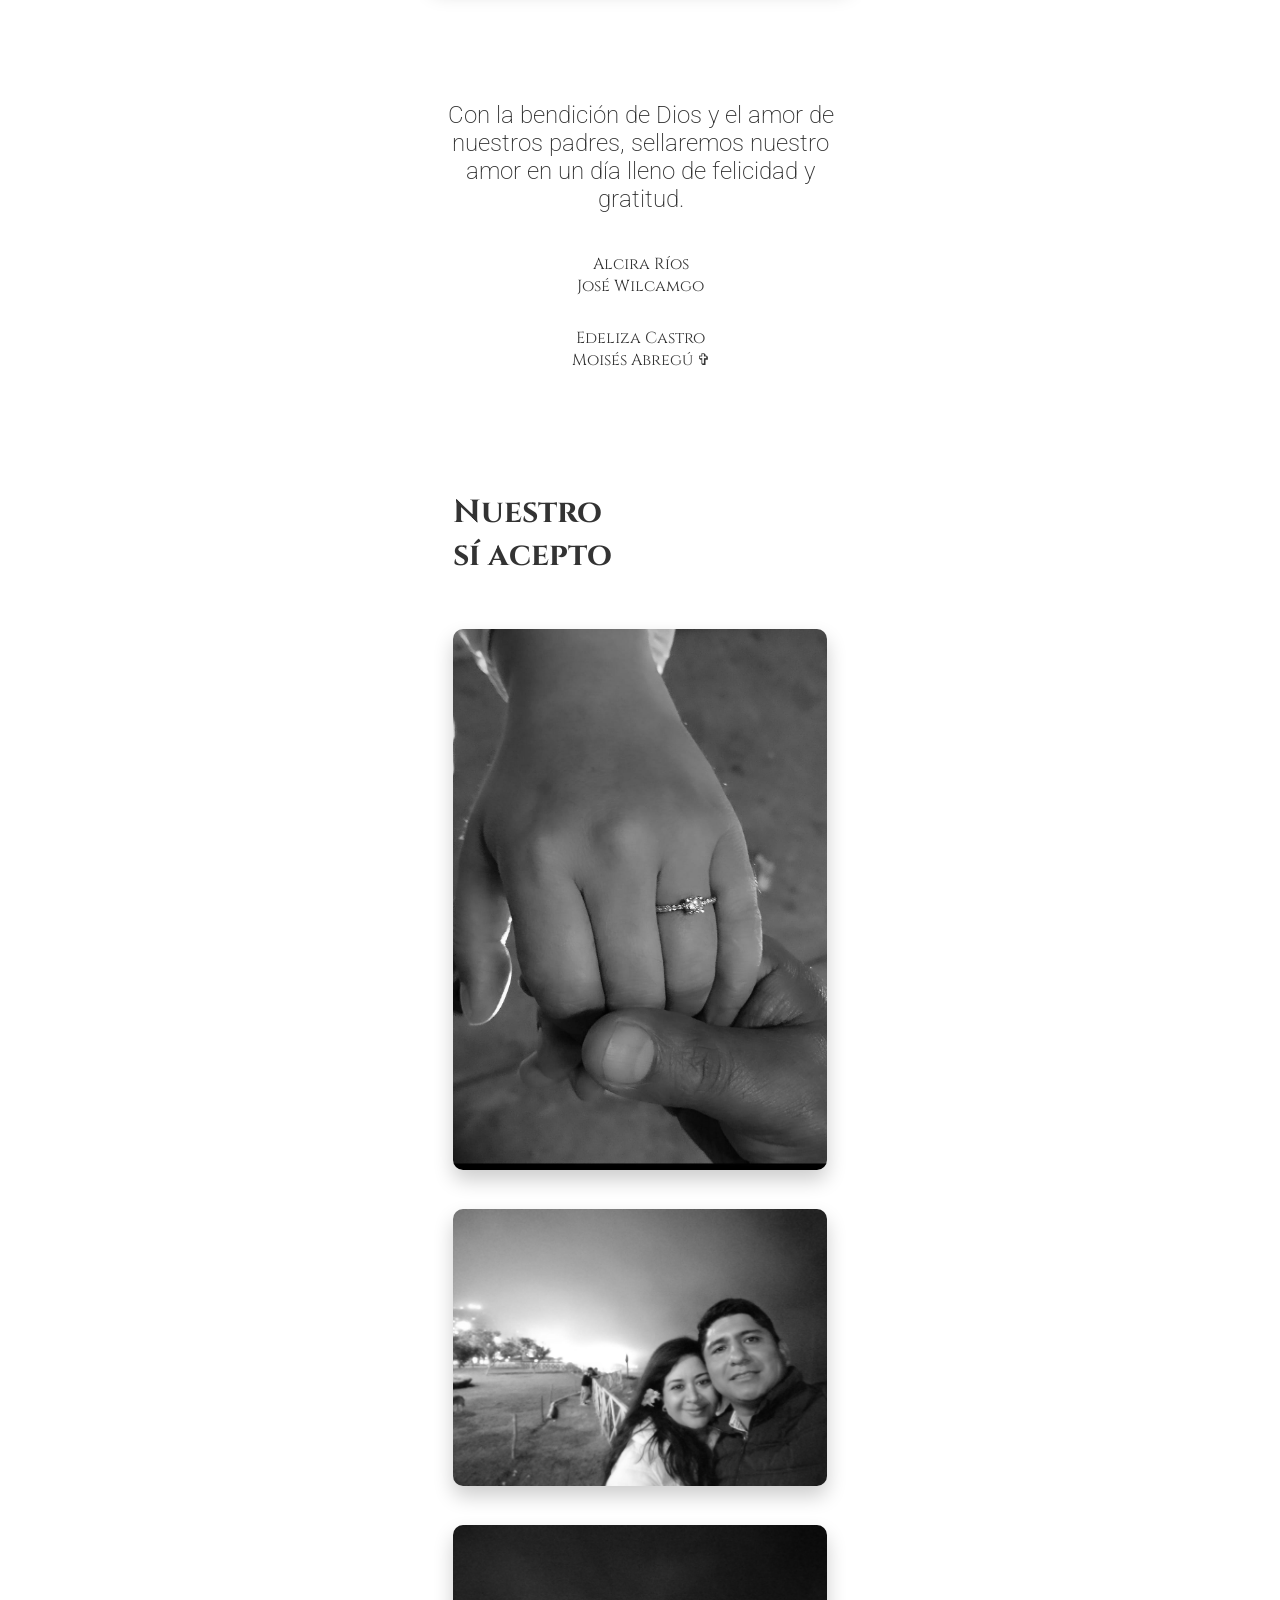
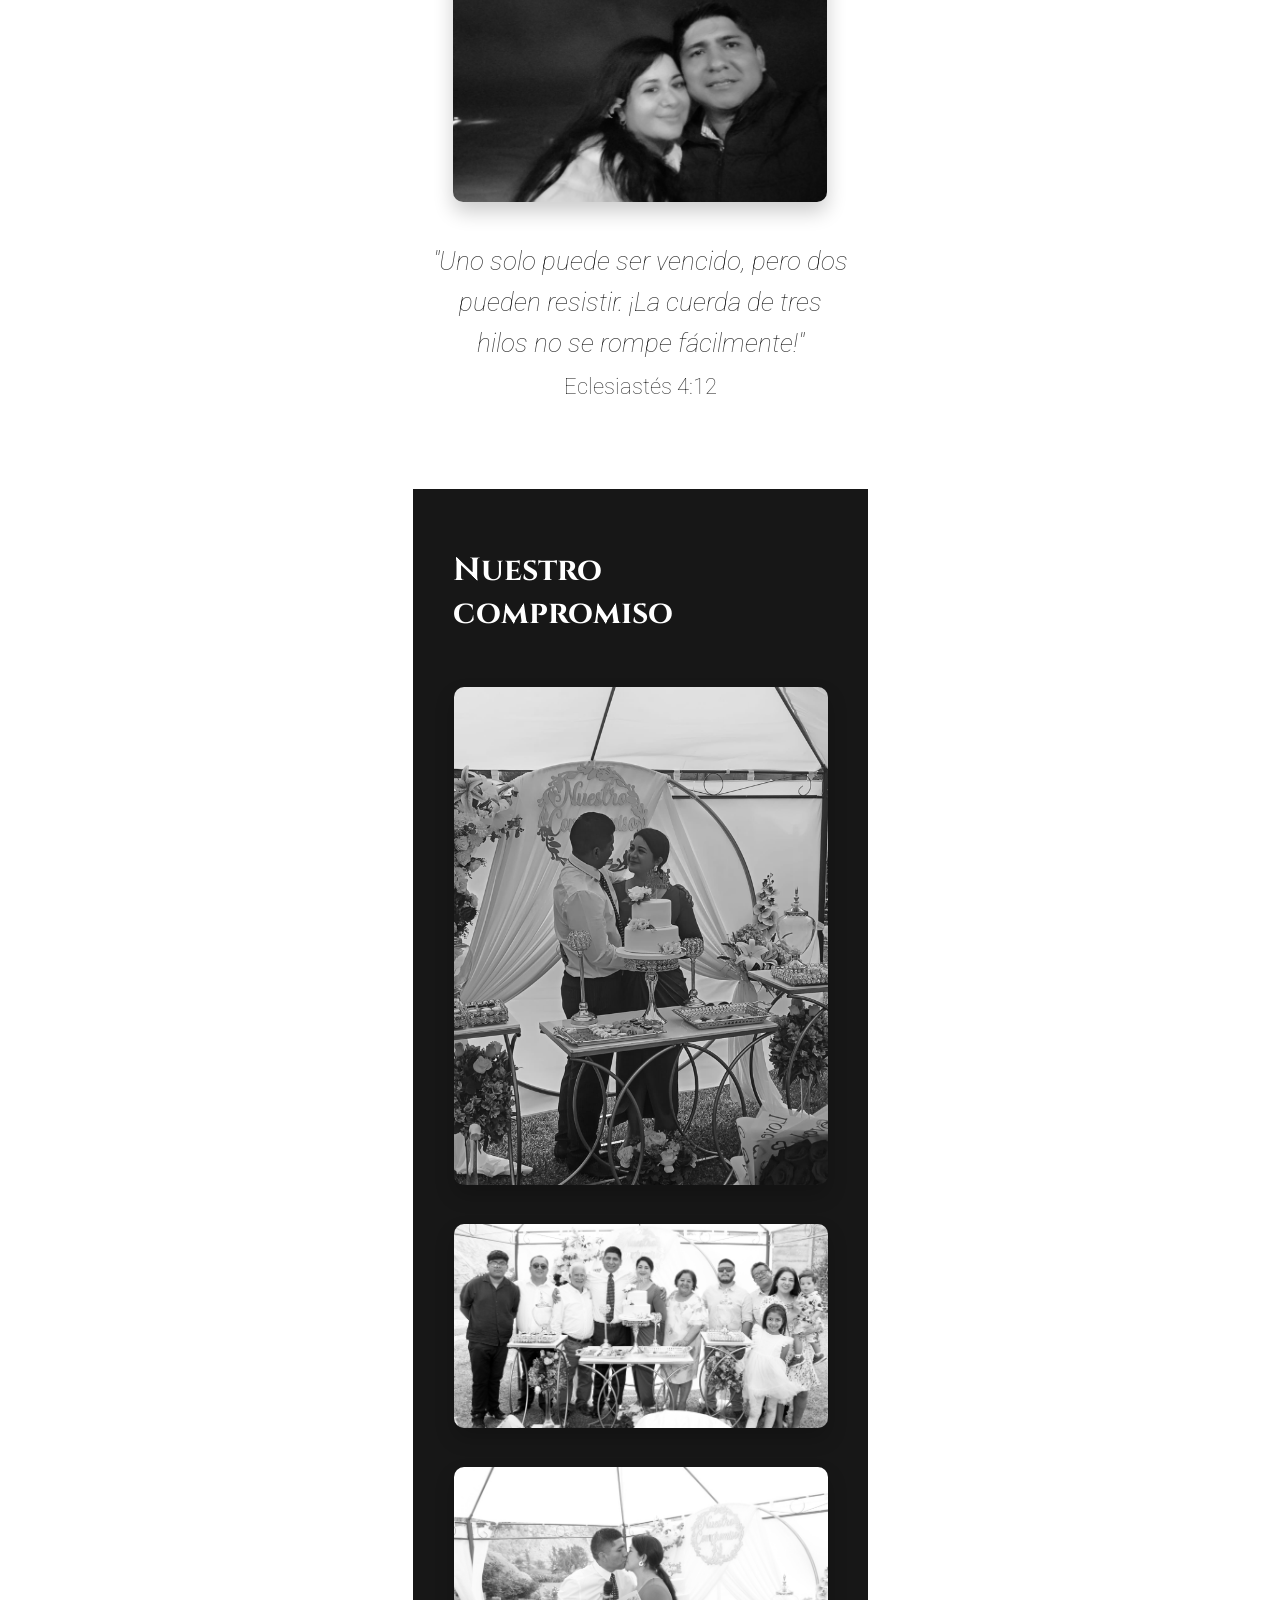
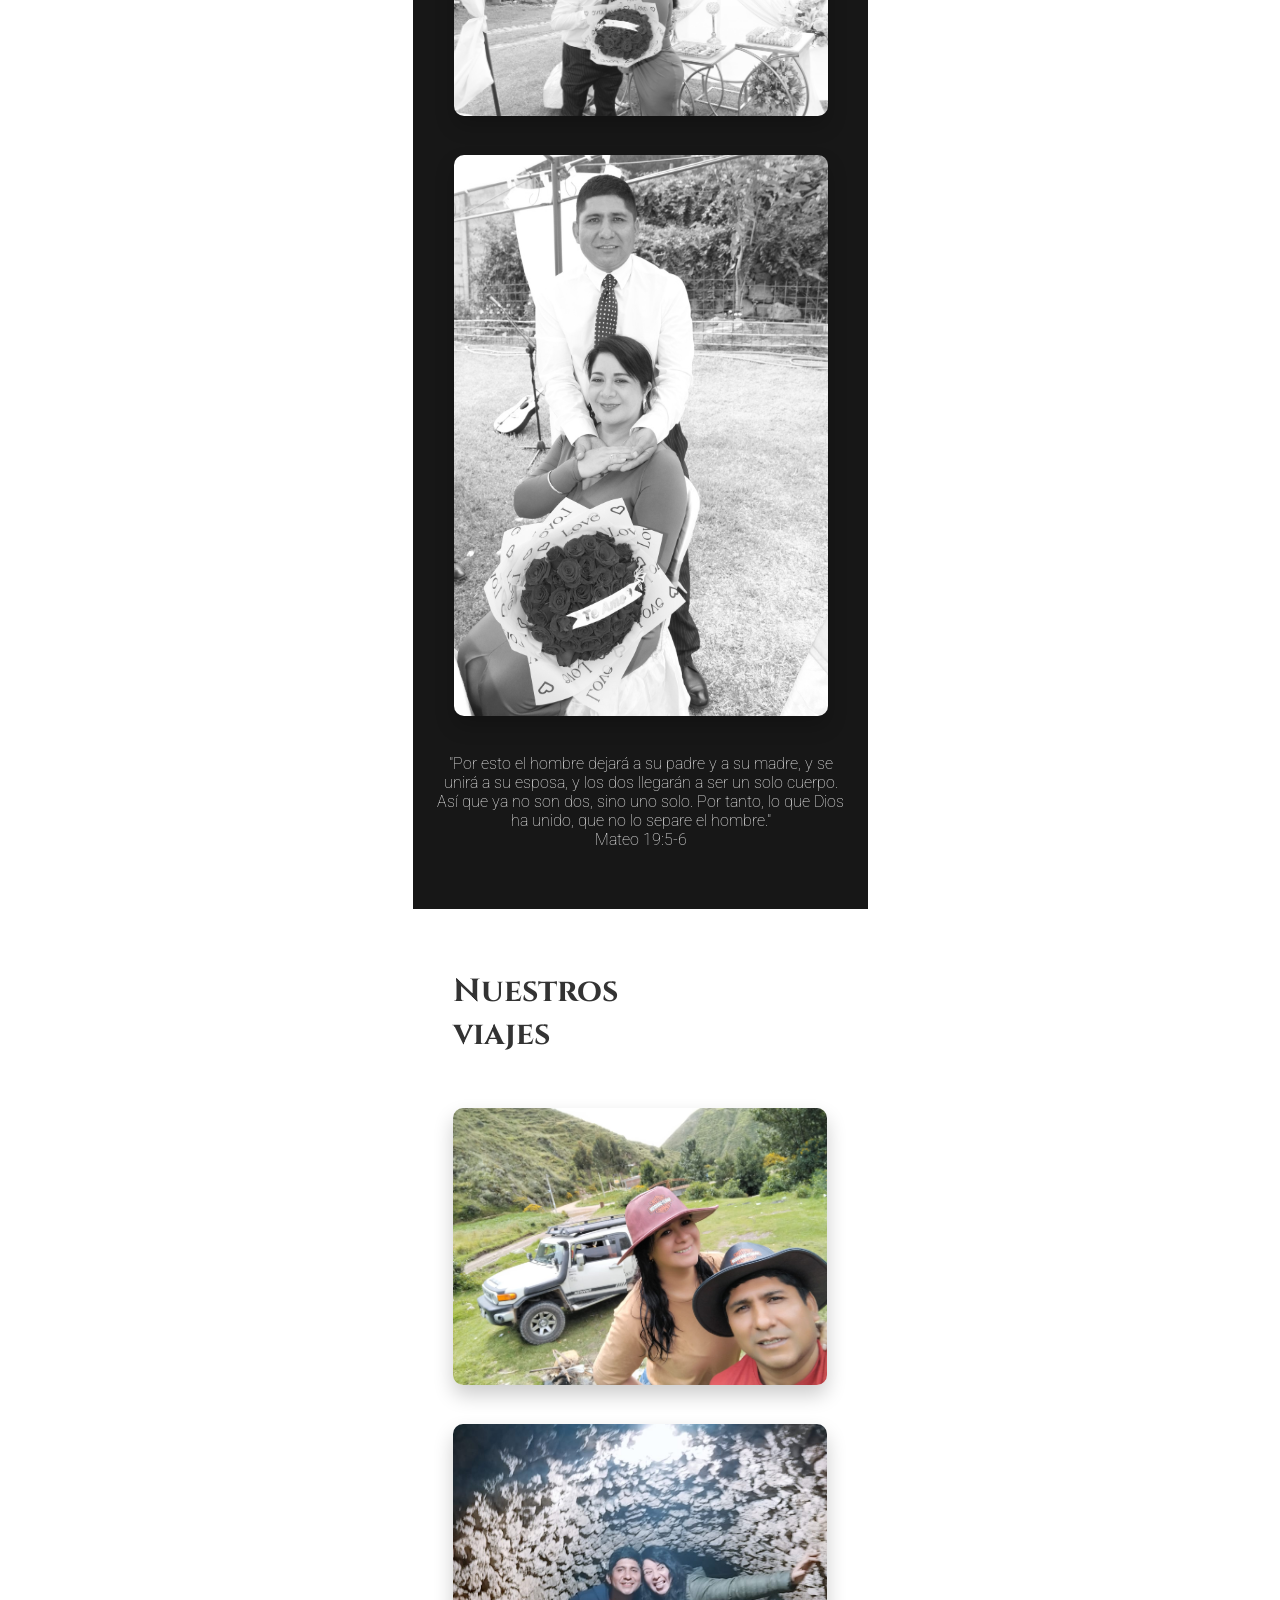
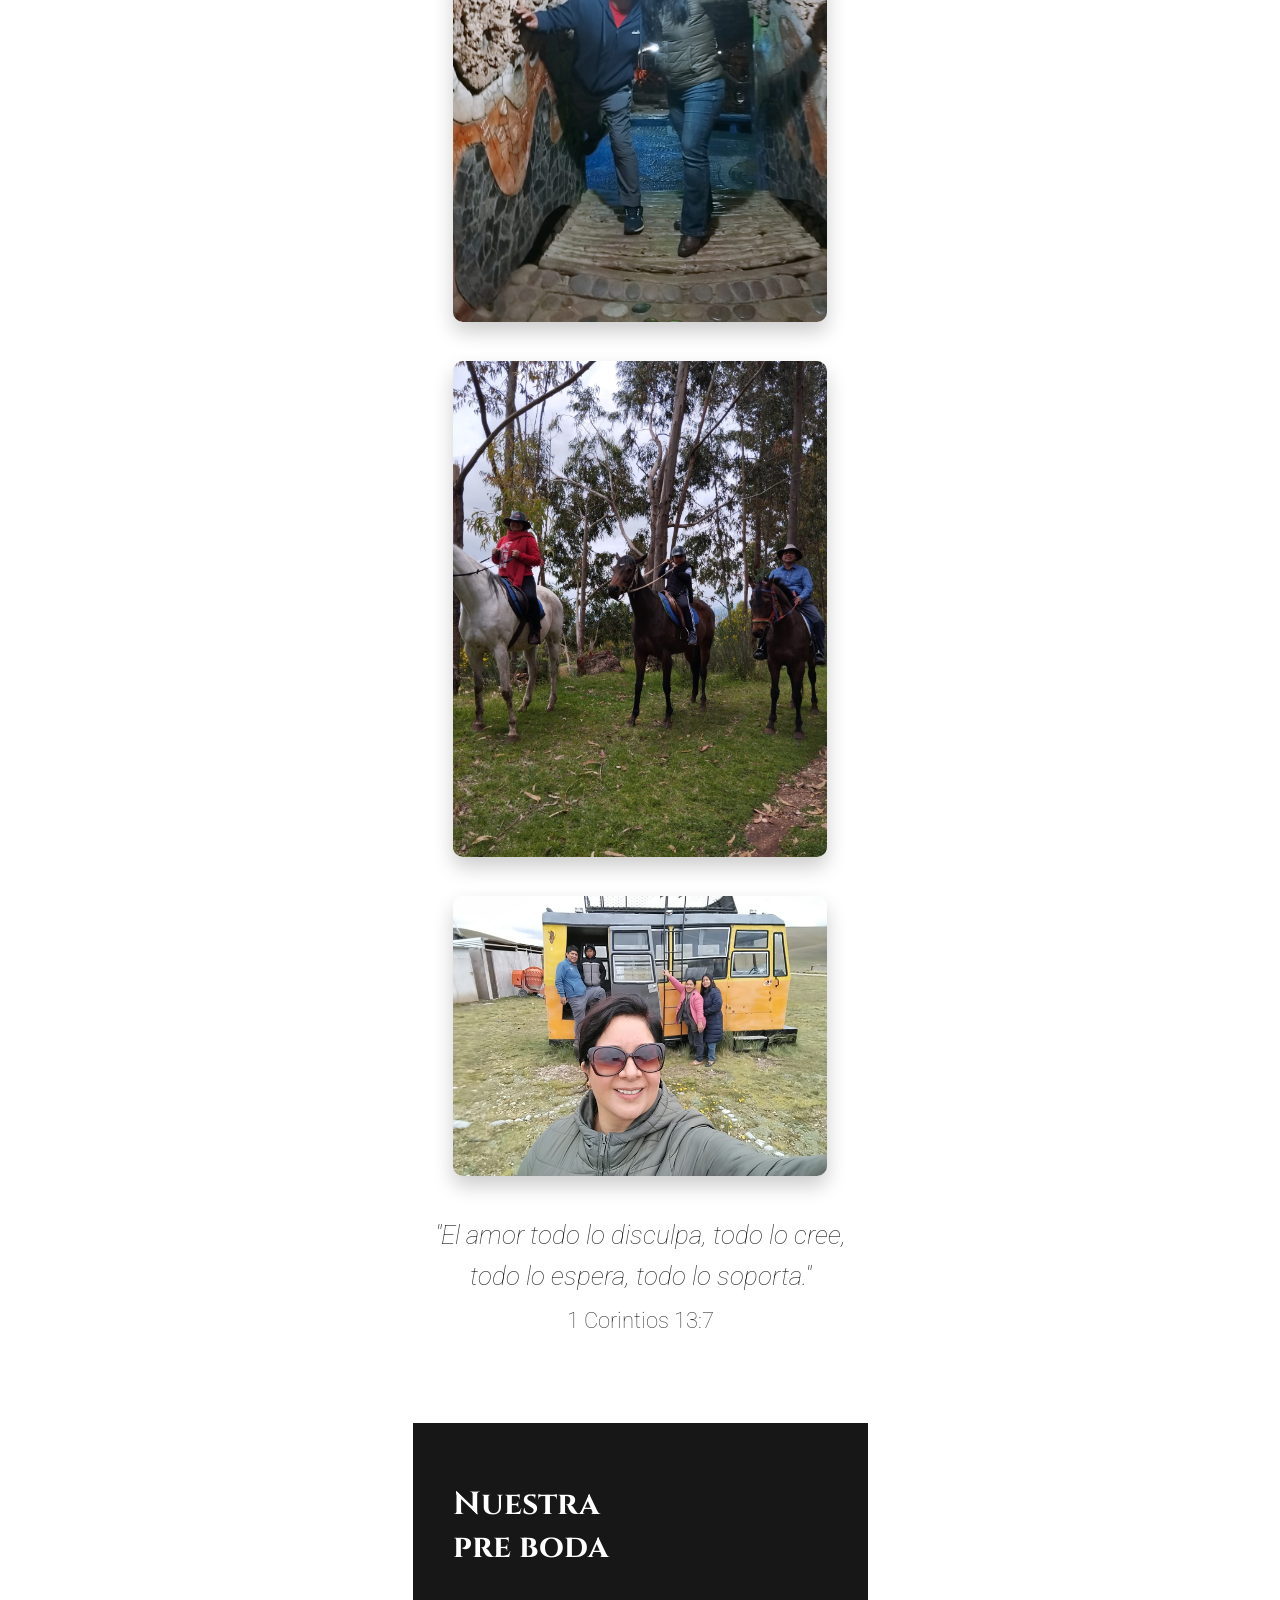
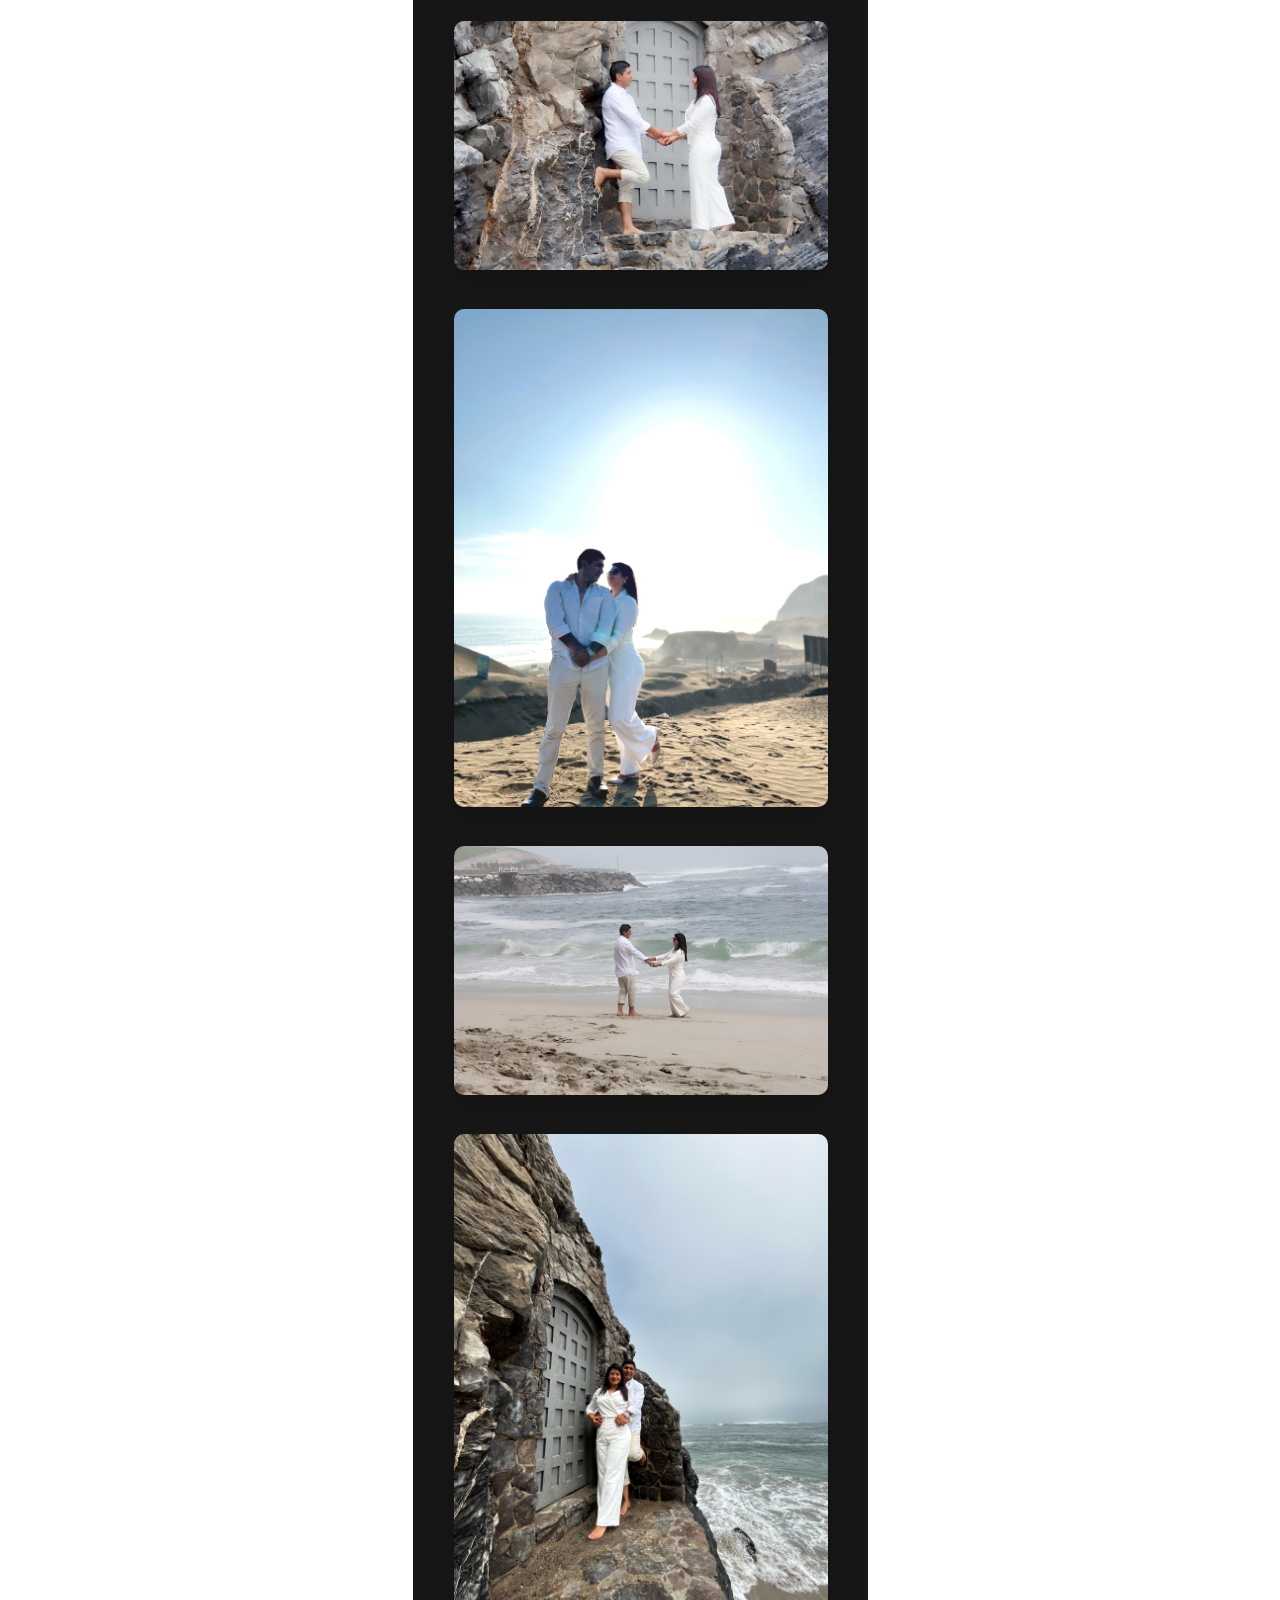
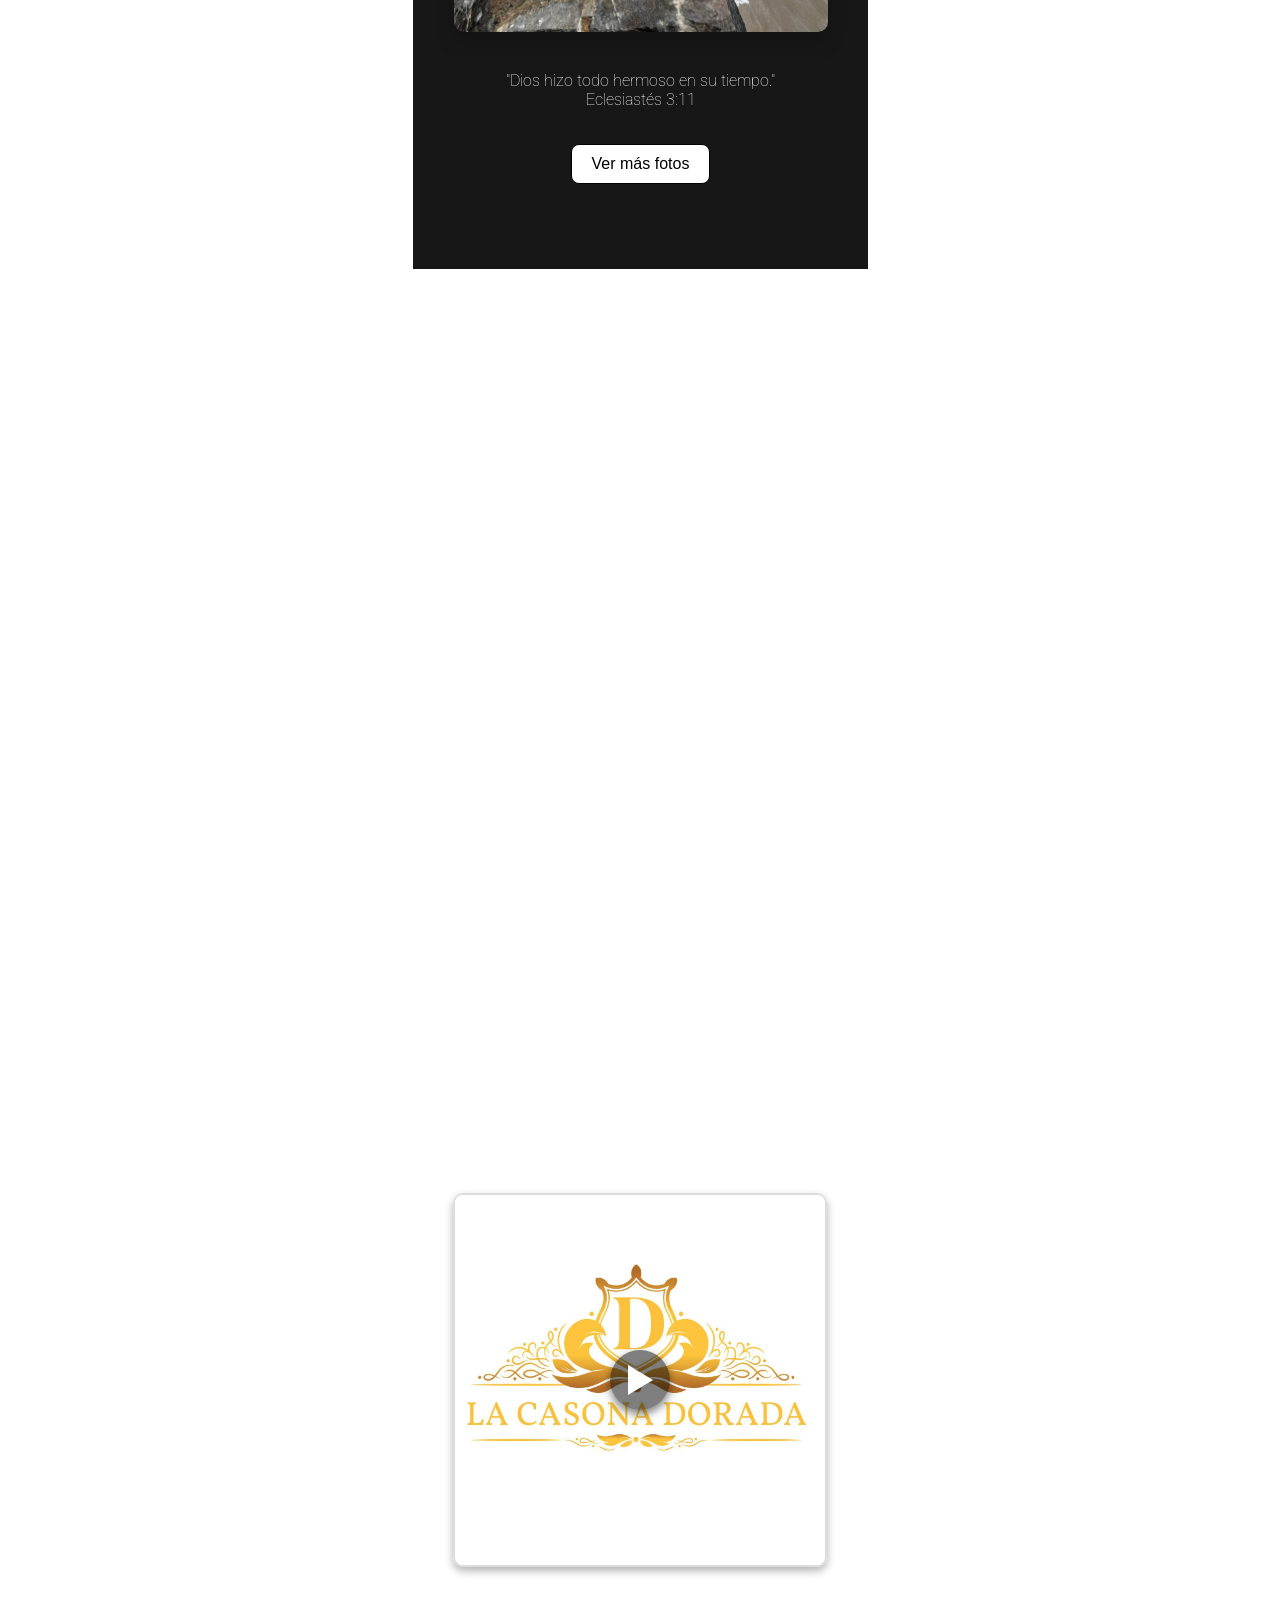
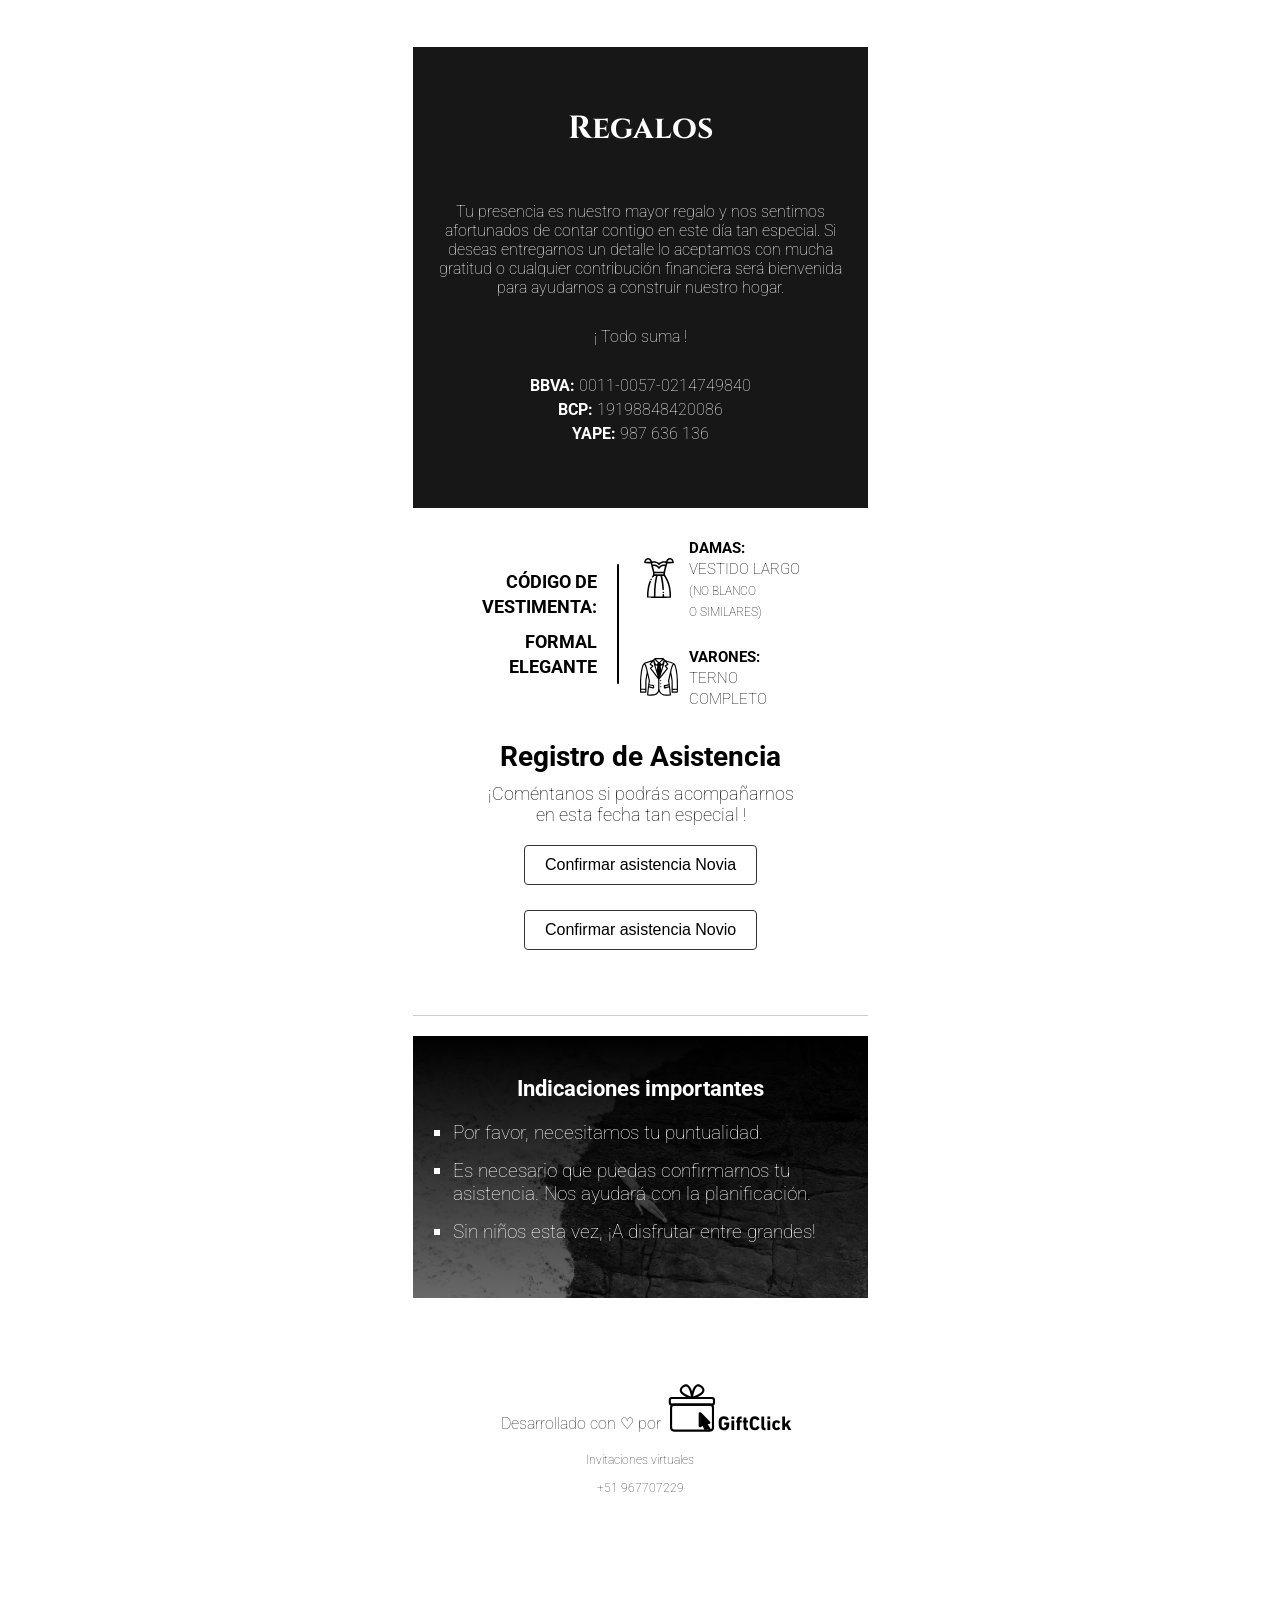
==== commit 42918587: "Actualizar index.html" ====
--- a/index.html
+++ b/index.html
@@ -138,15 +138,15 @@
             </style>
             <img src="assets/LCD.jpg" alt="Descripción de la imagen" class="responsive-image reveal">
             <div class="map-responsive reveal" style="margin-top: 25px;">
-              <iframe 
-                src="https://www.google.com/maps/embed?pb=!1m18!1m12!1m3!1d3825.2131067930024!2d-77.007087!3d-12.001253!2m3!1f0!2f0!3f0!3m2!1i1024!2i768!4f13.1!3m3!1m2!1s0x9105c58725440d27%3A0x519a3933cfa89f0a!2sAv.%20Pr%C3%B3ceres%20de%20la%20Independencia%201918%2C%20Lima%2015419!5e0!3m2!1ses!2spe!4v1714545600000!5m2!1ses!2spe" 
-                width="600" 
-                height="450" 
-                style="border:0;" 
-                allowfullscreen="" 
-                loading="lazy" 
-                referrerpolicy="no-referrer-when-downgrade">
-                </iframe>
+           <iframe 
+              src="https://www.google.com/maps/embed?pb=!1m18!1m12!1m3!1d3900.6930256181477!2d-77.00927682500061!3d-12.001273544719302!2m3!1f0!2f0!3f0!3m2!1i1024!2i768!4f13.1!3m3!1m2!1s0x9105c58725440d27%3A0x519a3933cfa89f0a!2sAv.%20Pr%C3%B3ceres%20de%20la%20Independencia%203066%2C%20San%20Juan%20de%20Lurigancho%2015419%2C%20Per%C3%BA!5e0!3m2!1ses!2spe!4v1714547158267!5m2!1ses!2spe" 
+              width="600" 
+              height="450" 
+              style="border:0;" 
+              allowfullscreen="" 
+              loading="lazy" 
+              referrerpolicy="no-referrer-when-downgrade">
+            </iframe>
             </div>
             <div class="video-container">
                 <video id="video" src="./assets/video.MP4" poster="./assets/LCD.jpg"></video>
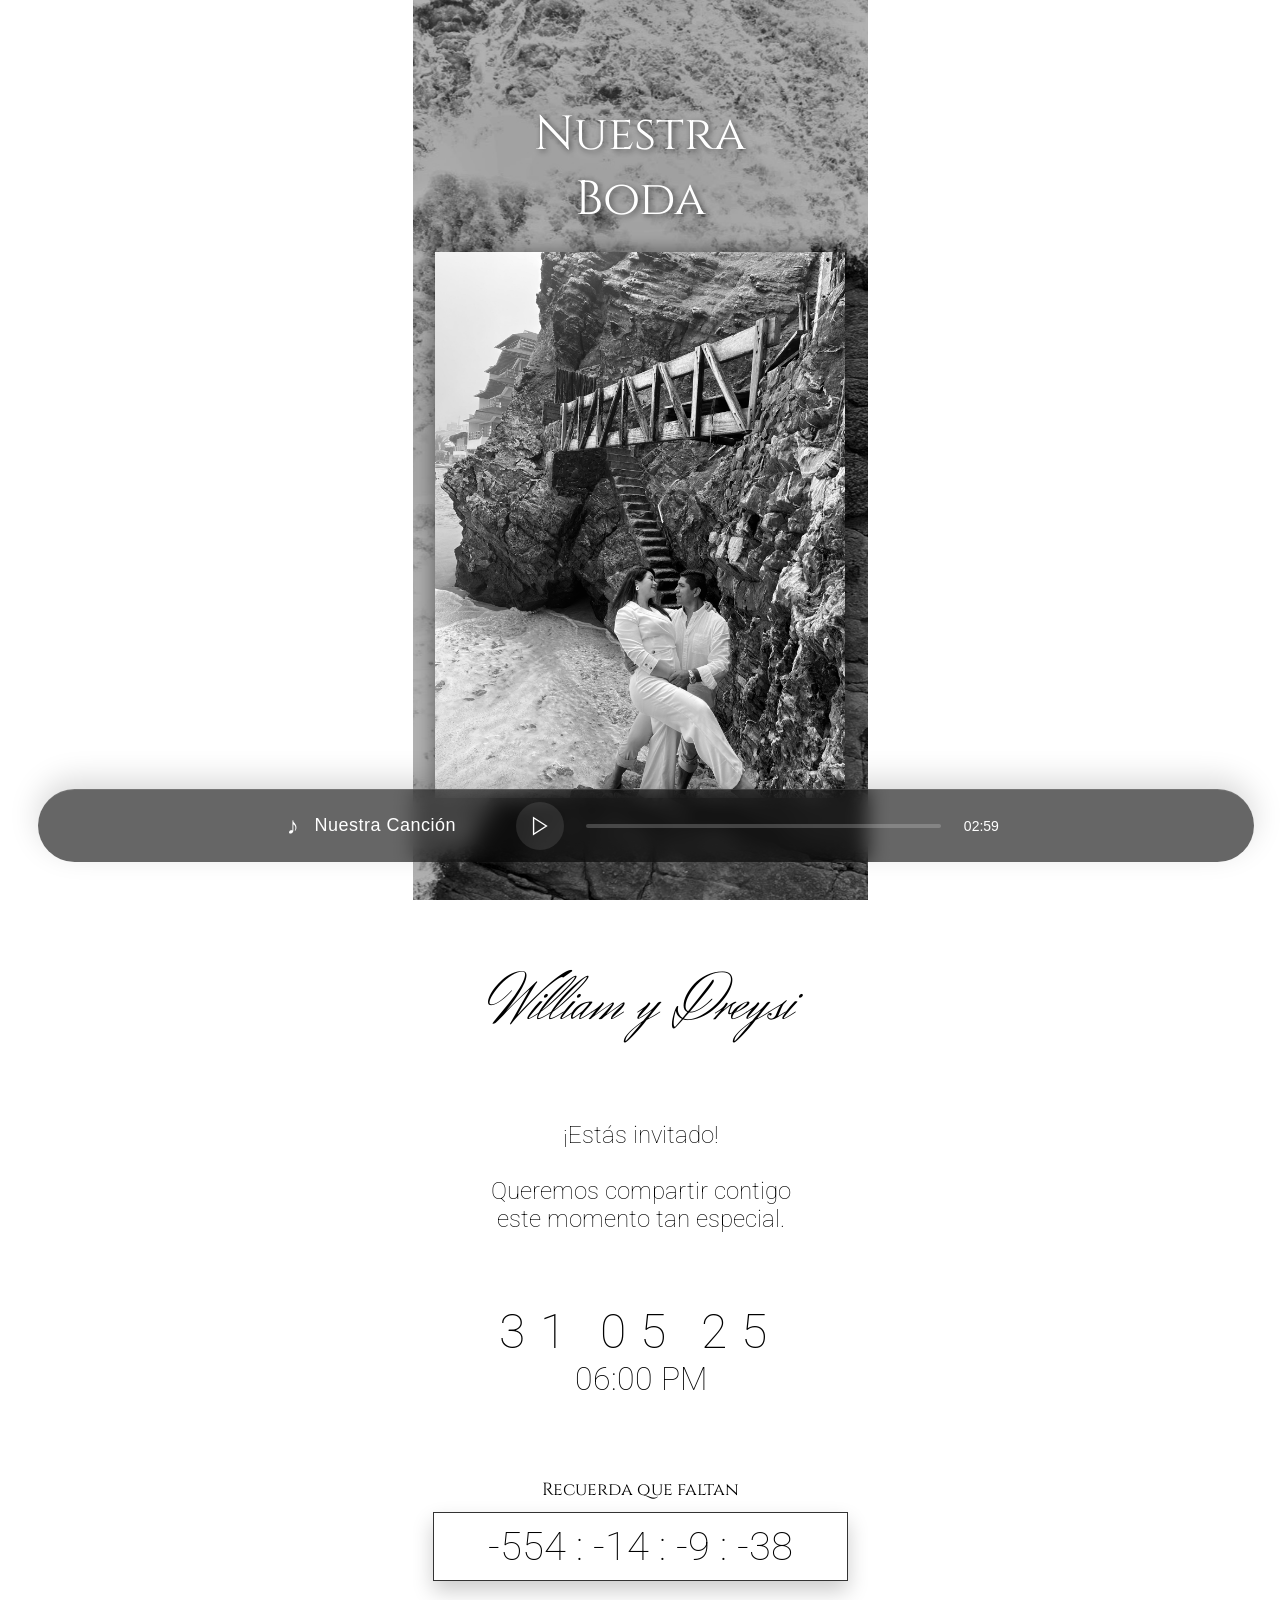
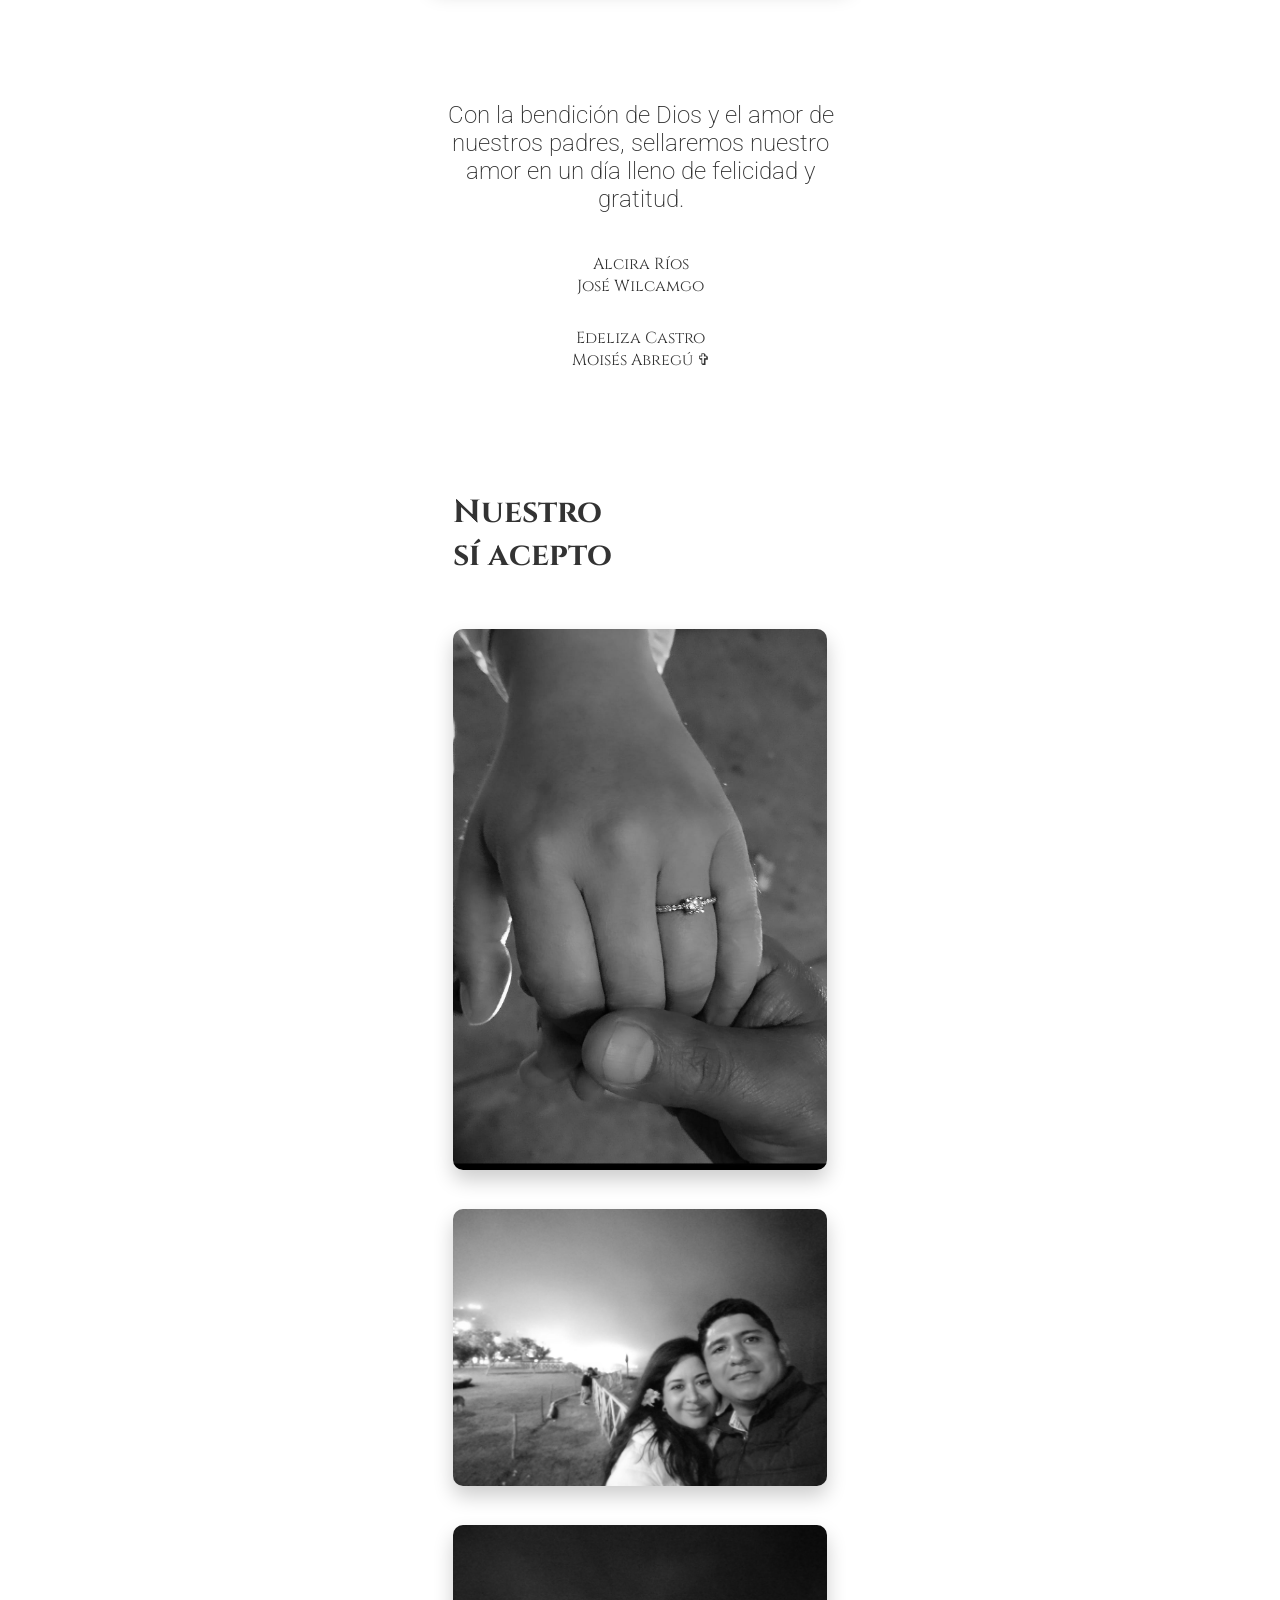
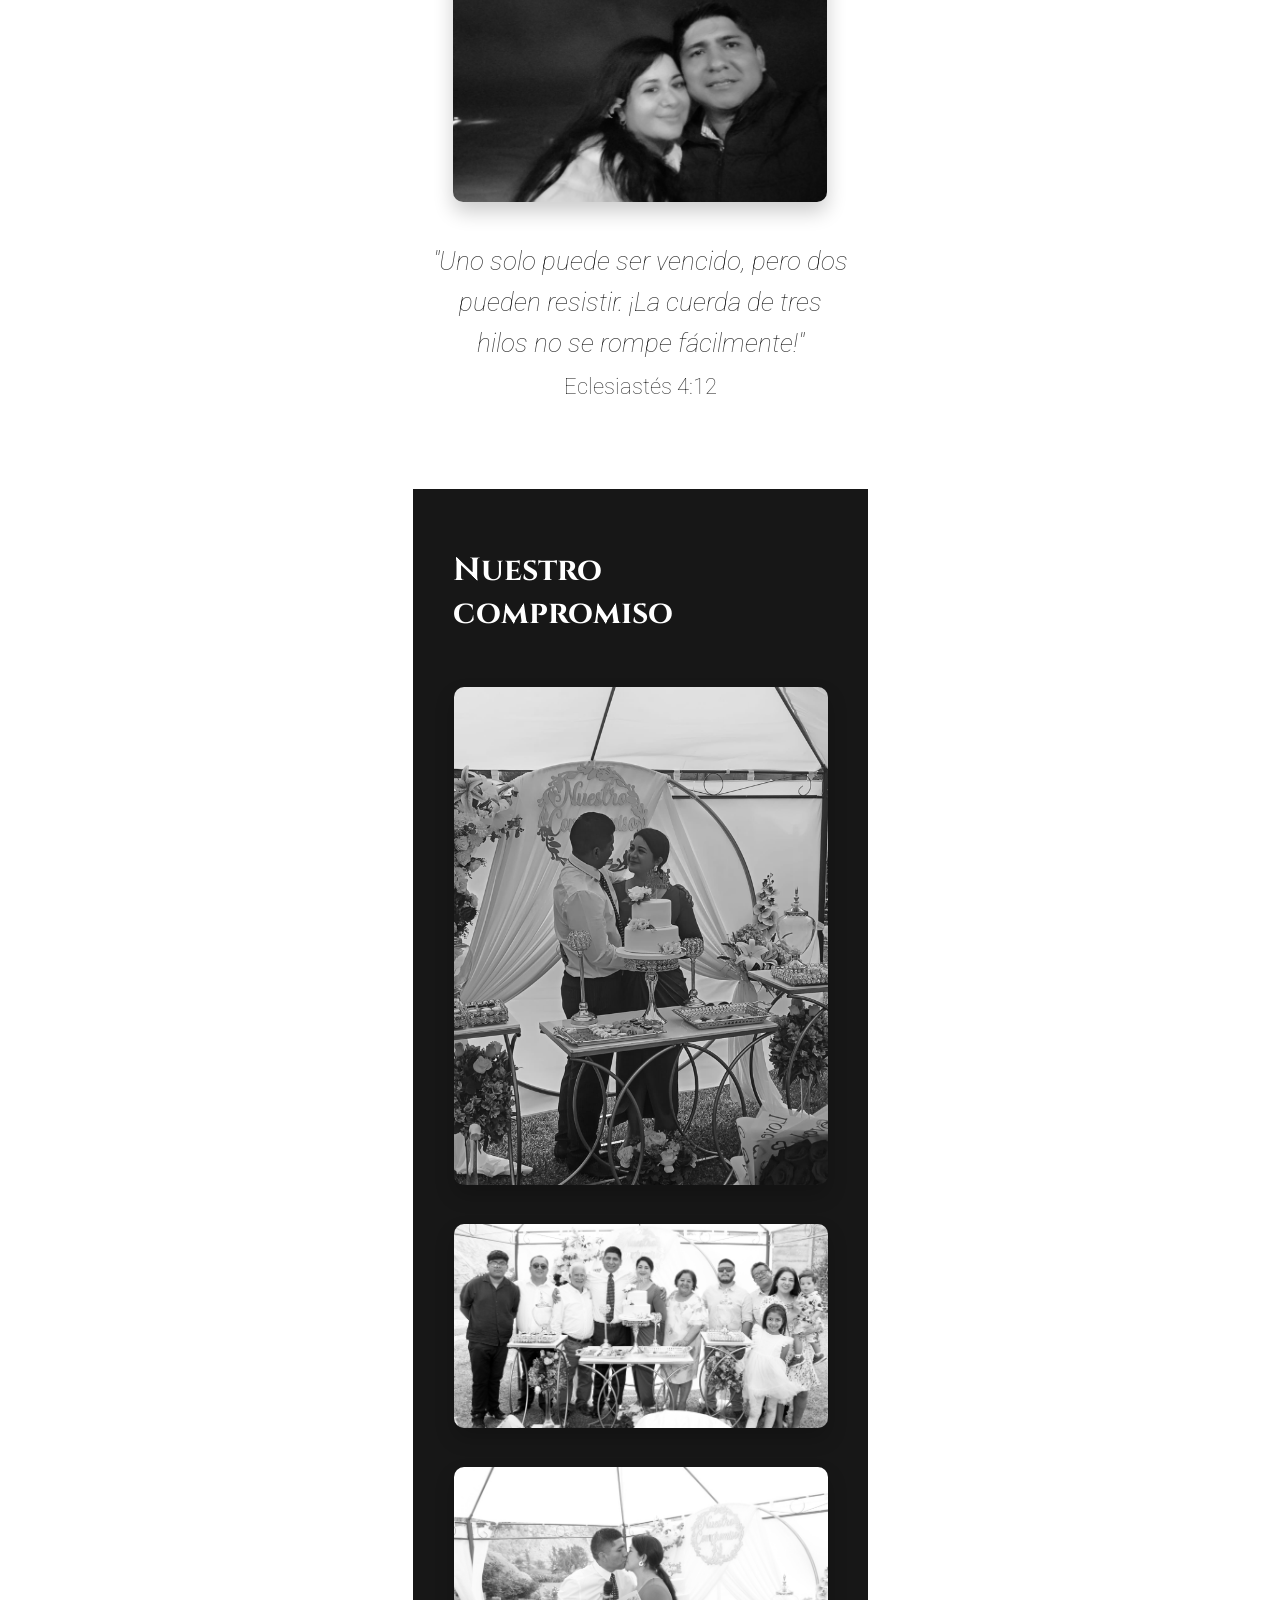
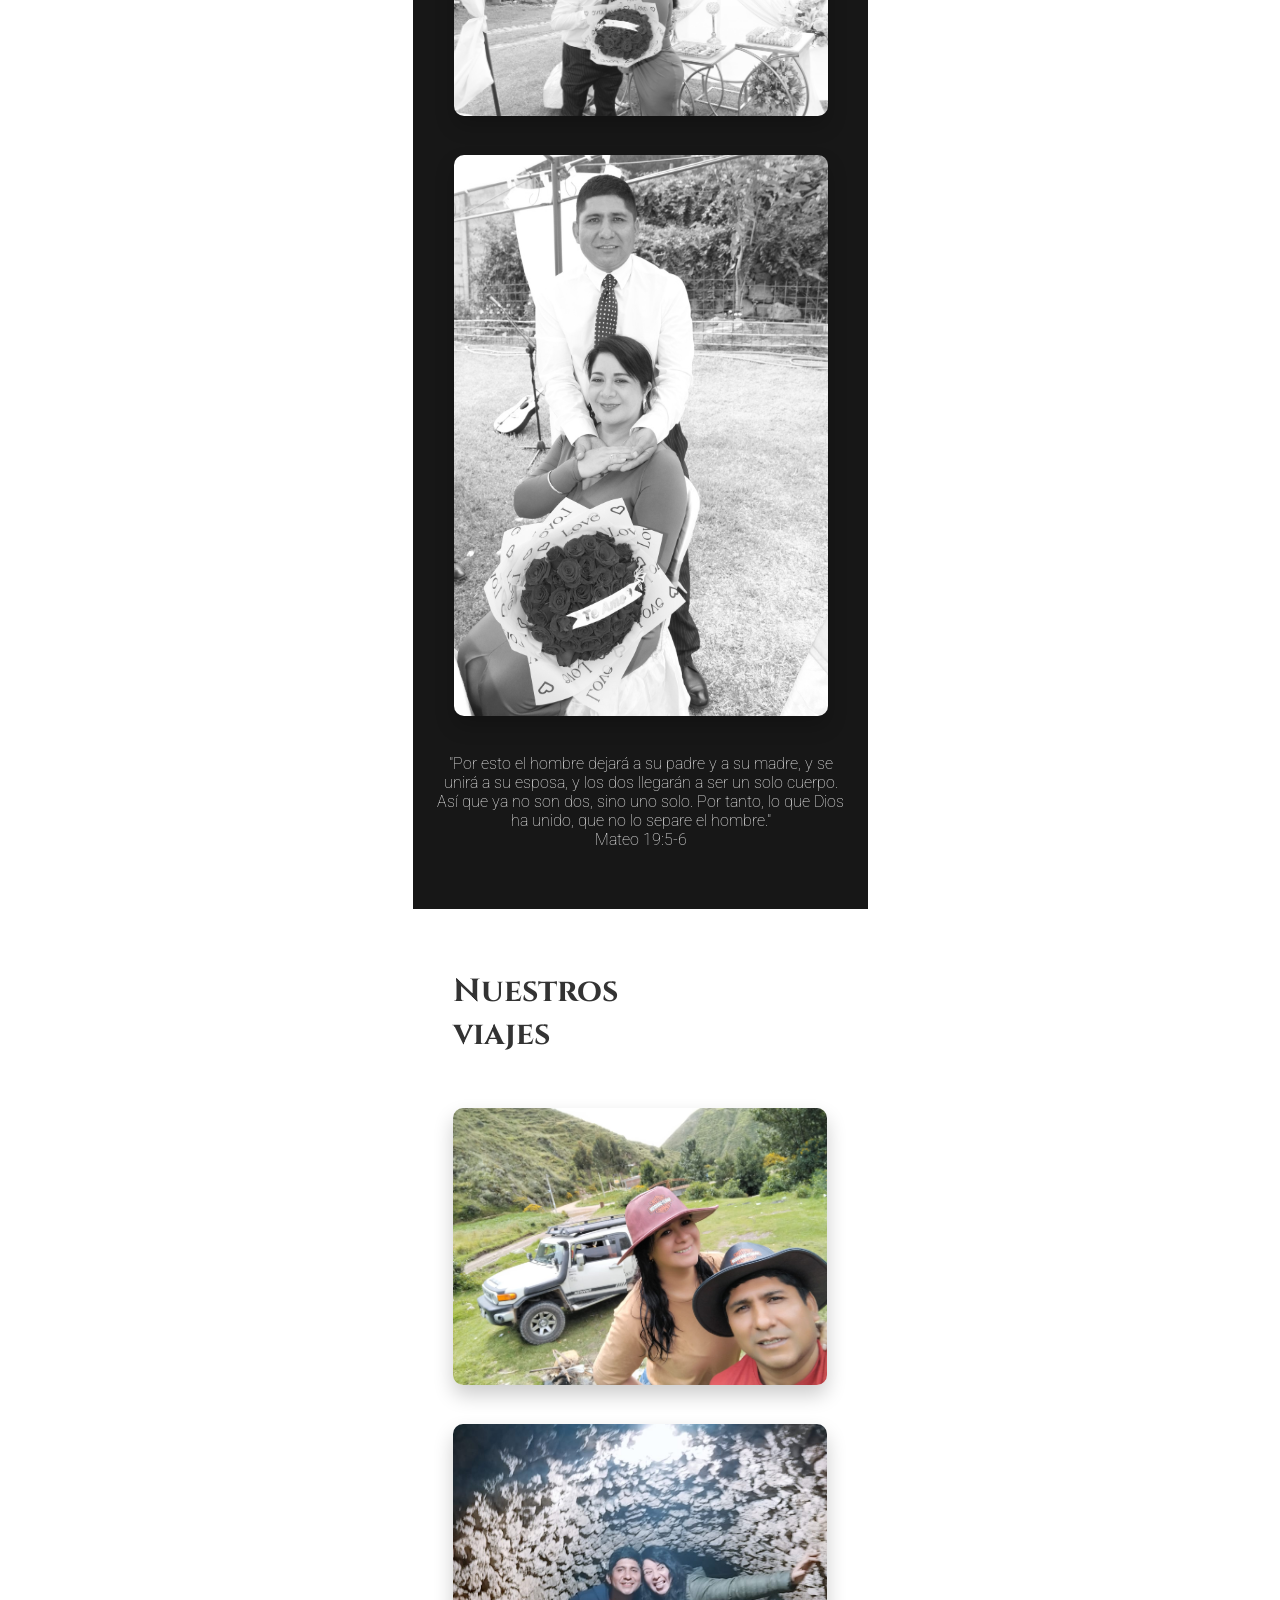
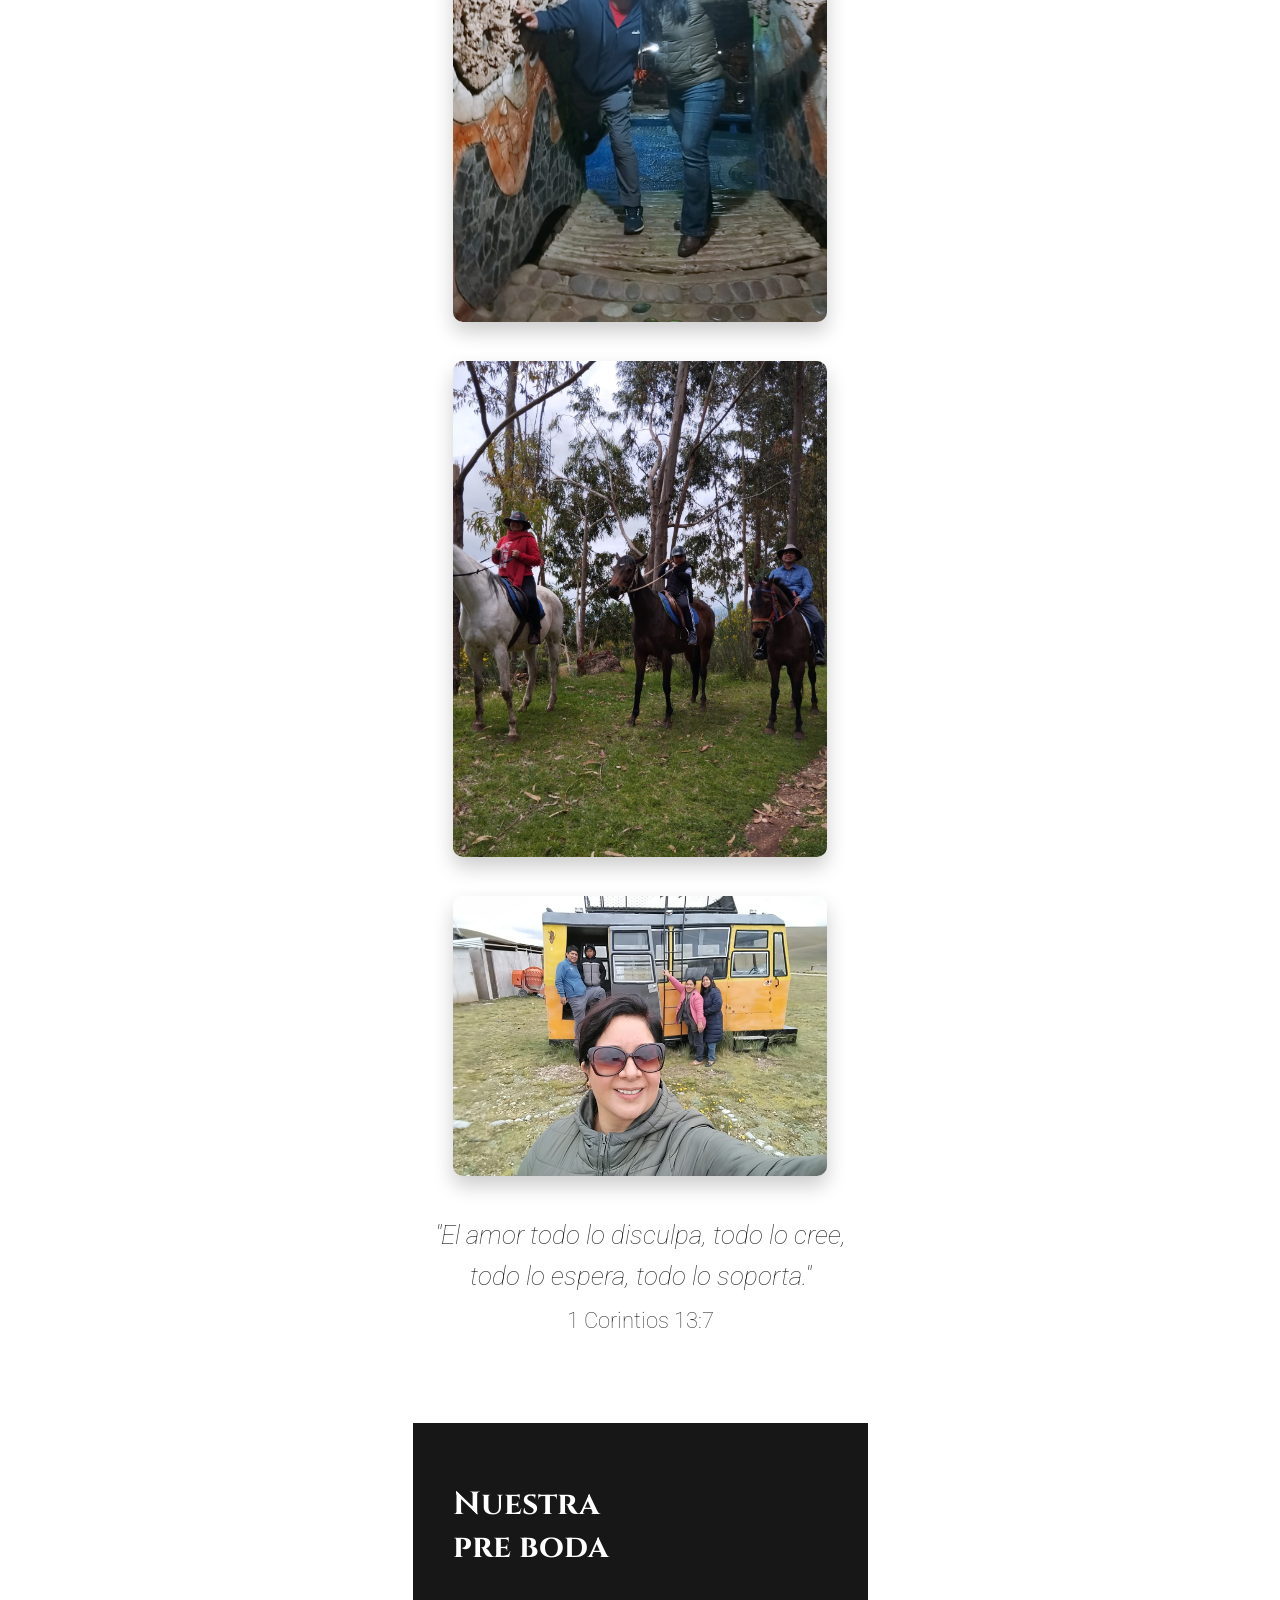
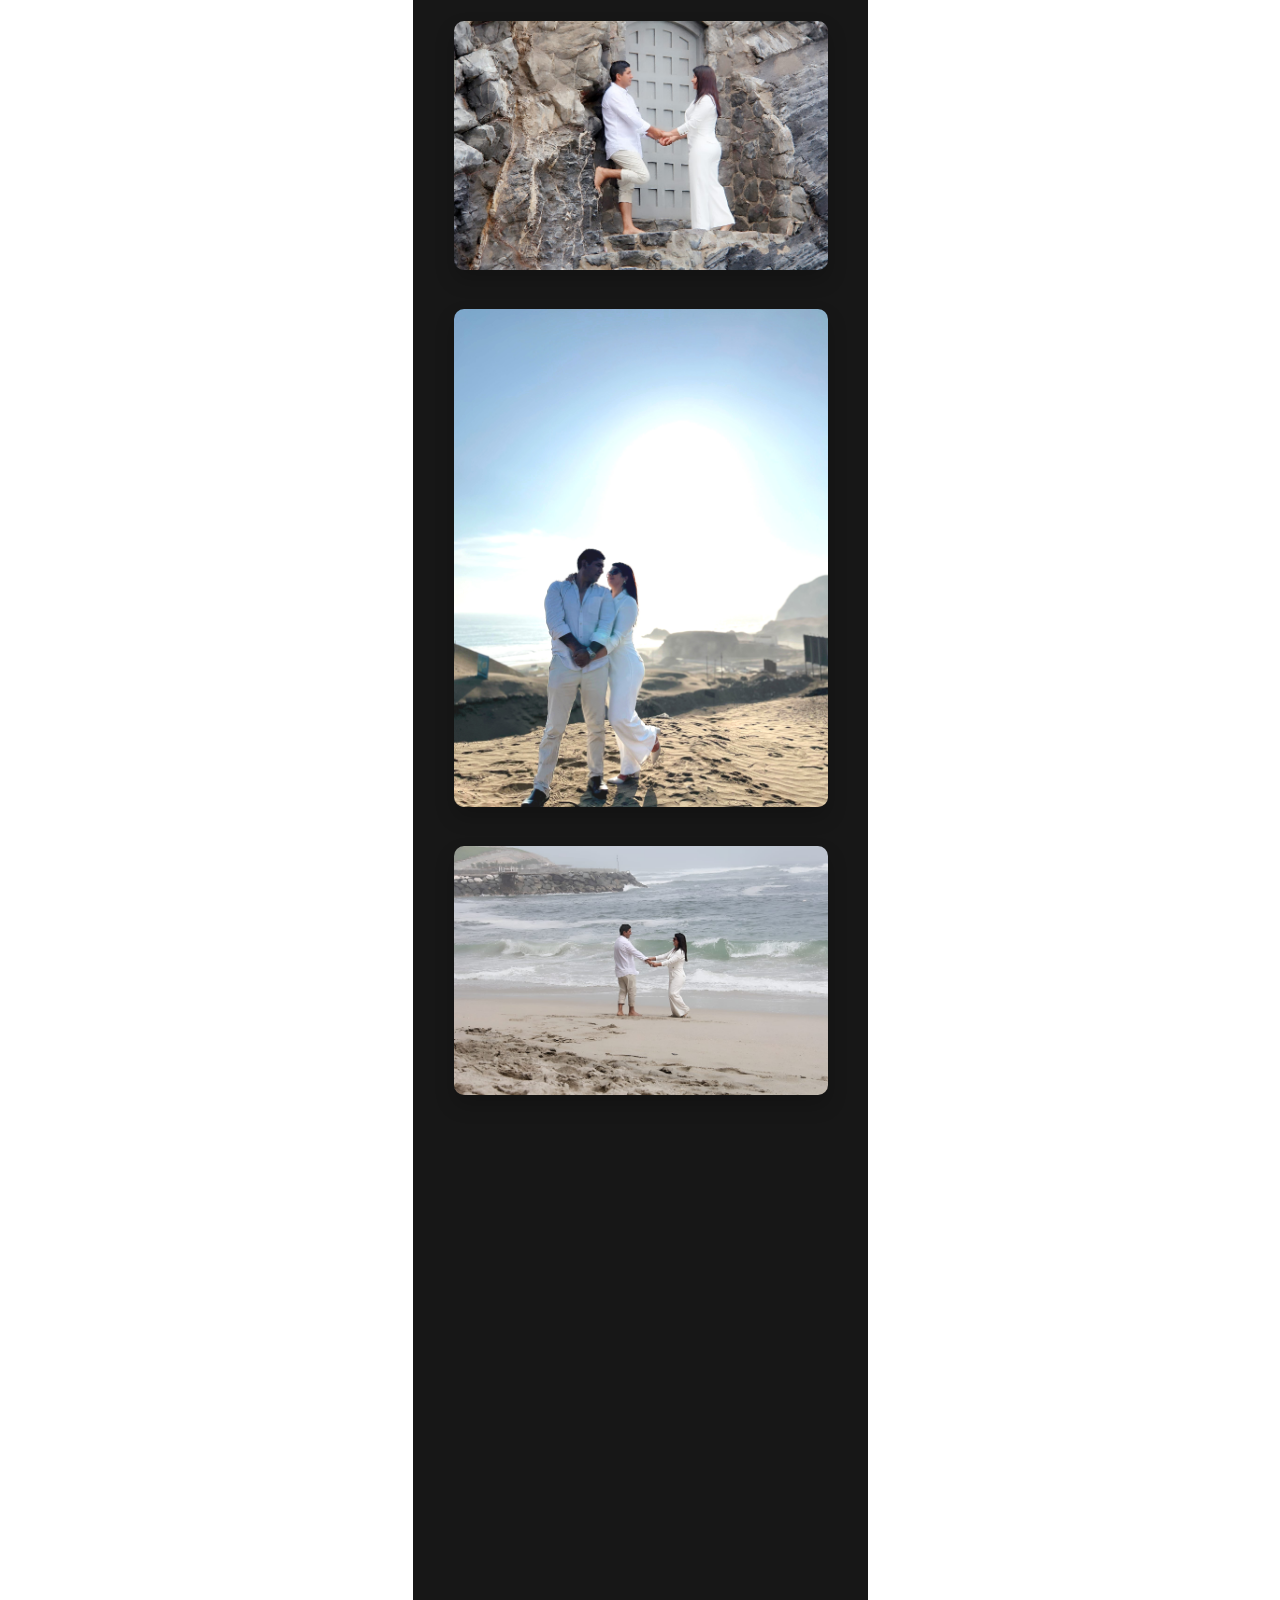
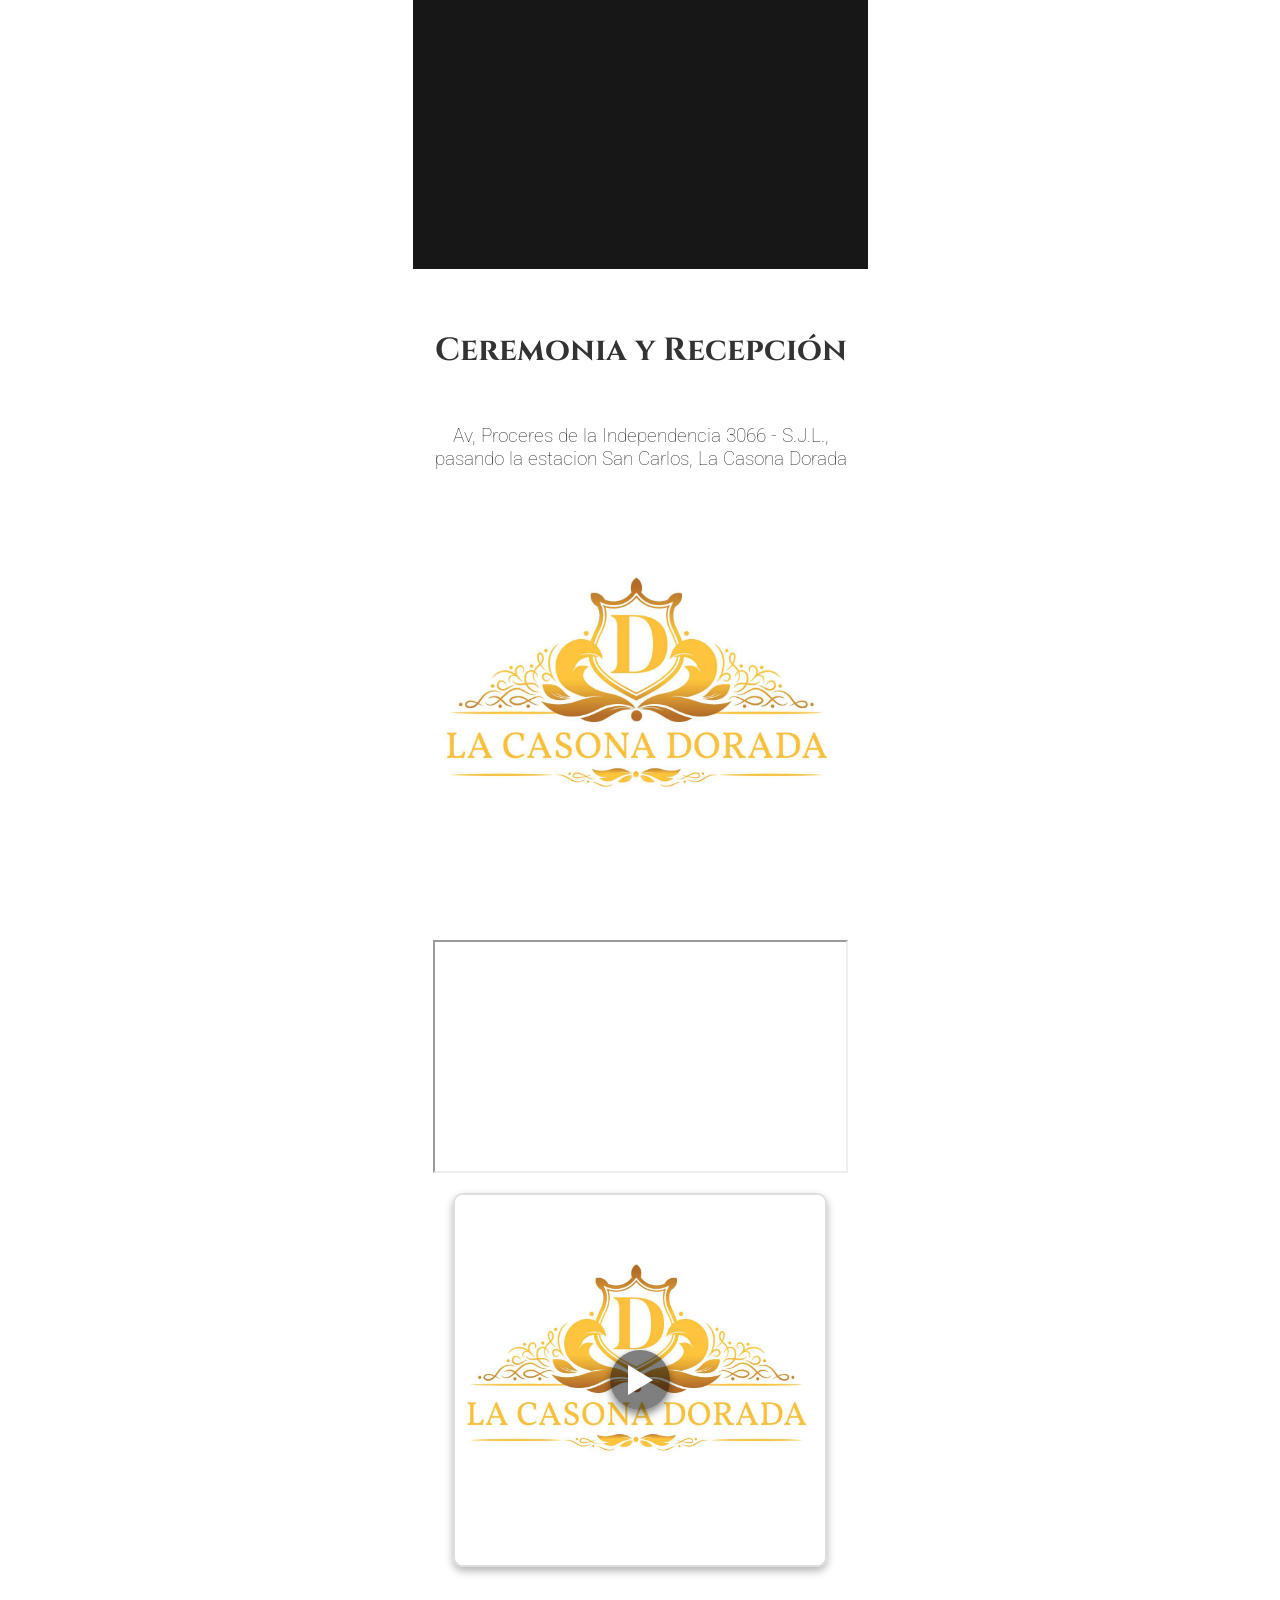
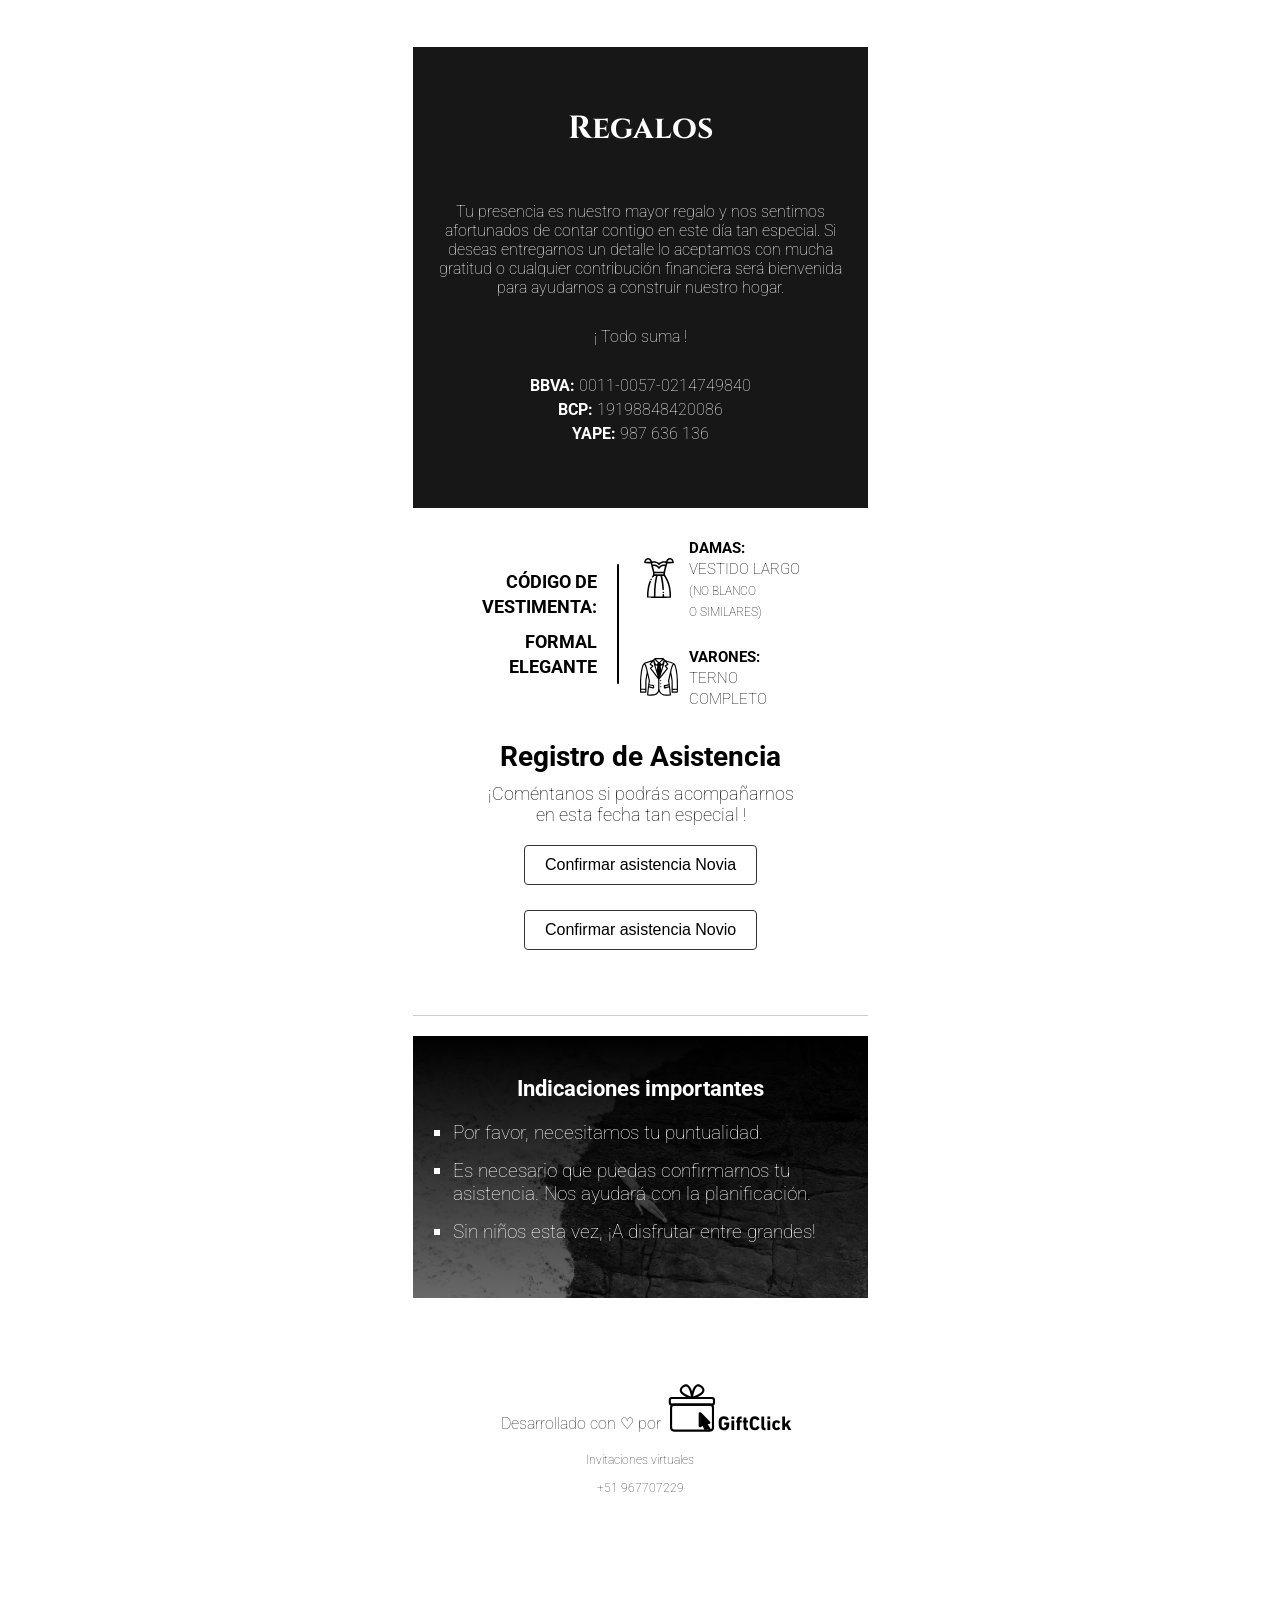
==== commit 66535e86: "Actualizar index.html" ====
--- a/index.html
+++ b/index.html
@@ -138,15 +138,13 @@
             </style>
             <img src="assets/LCD.jpg" alt="Descripción de la imagen" class="responsive-image reveal">
             <div class="map-responsive reveal" style="margin-top: 25px;">
-           <iframe 
-              src="https://www.google.com/maps/embed?pb=!1m18!1m12!1m3!1d3900.6930256181477!2d-77.00927682500061!3d-12.001273544719302!2m3!1f0!2f0!3f0!3m2!1i1024!2i768!4f13.1!3m3!1m2!1s0x9105c58725440d27%3A0x519a3933cfa89f0a!2sAv.%20Pr%C3%B3ceres%20de%20la%20Independencia%203066%2C%20San%20Juan%20de%20Lurigancho%2015419%2C%20Per%C3%BA!5e0!3m2!1ses!2spe!4v1714547158267!5m2!1ses!2spe" 
-              width="600" 
-              height="450" 
-              style="border:0;" 
-              allowfullscreen="" 
-              loading="lazy" 
-              referrerpolicy="no-referrer-when-downgrade">
-            </iframe>
+                 <iframe 
+                        class="map-iframe" 
+                        src="https://www.google.com/maps/embed?pb=!1m18!1m12!1m3!1d3762.888558207729!2d-99.16962392416457!3d19.42702024095123!2m3!1f0!2f0!3f0!3m2!1i1024!2i768!4f13.1!3m3!1m2!1s0x85d1ff2b3f509719%3A0x6d201fa523a6e1c4!2sPalacio%20de%20Bellas%20Artes!5e0!3m2!1ses-419!2smx!4v1717281233434!5m2!1ses-419!2smx" 
+                        allowfullscreen="" 
+                        loading="lazy" 
+                        referrerpolicy="no-referrer-when-downgrade">
+                </iframe>
             </div>
             <div class="video-container">
                 <video id="video" src="./assets/video.MP4" poster="./assets/LCD.jpg"></video>
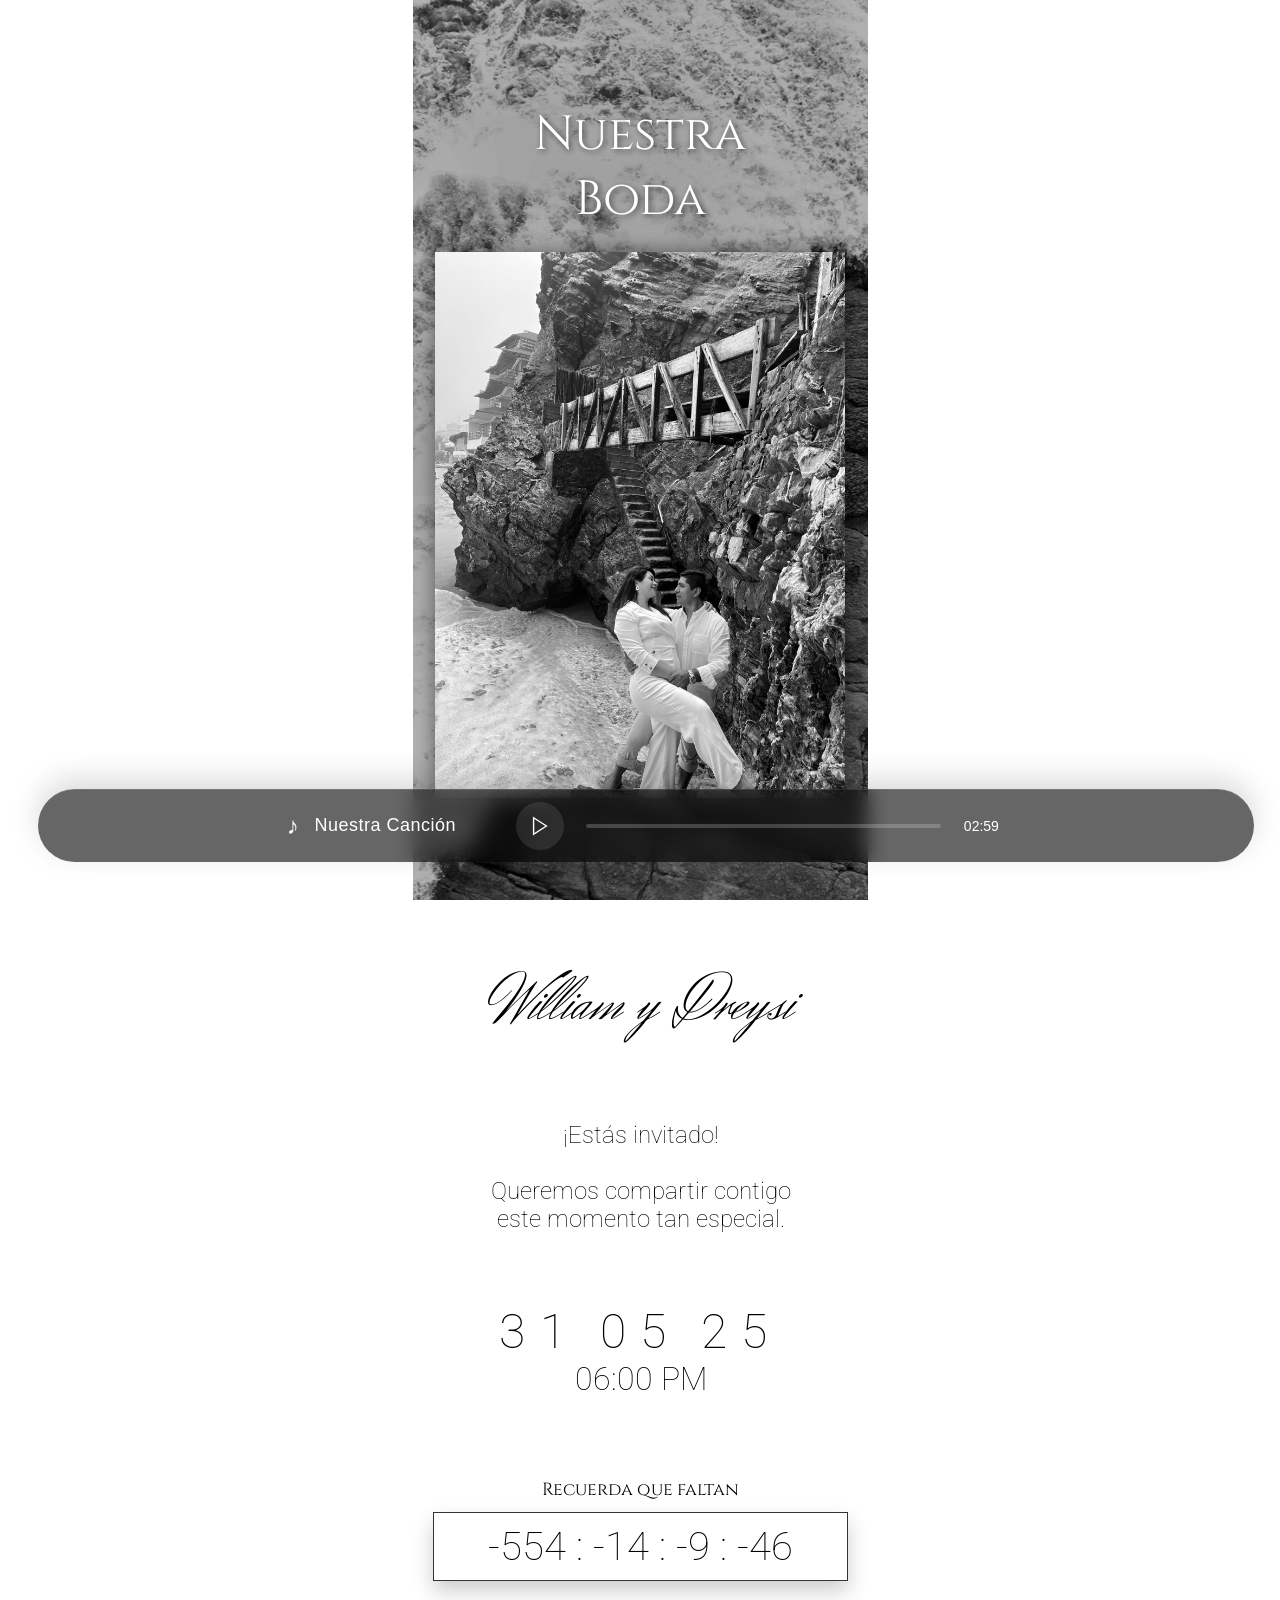
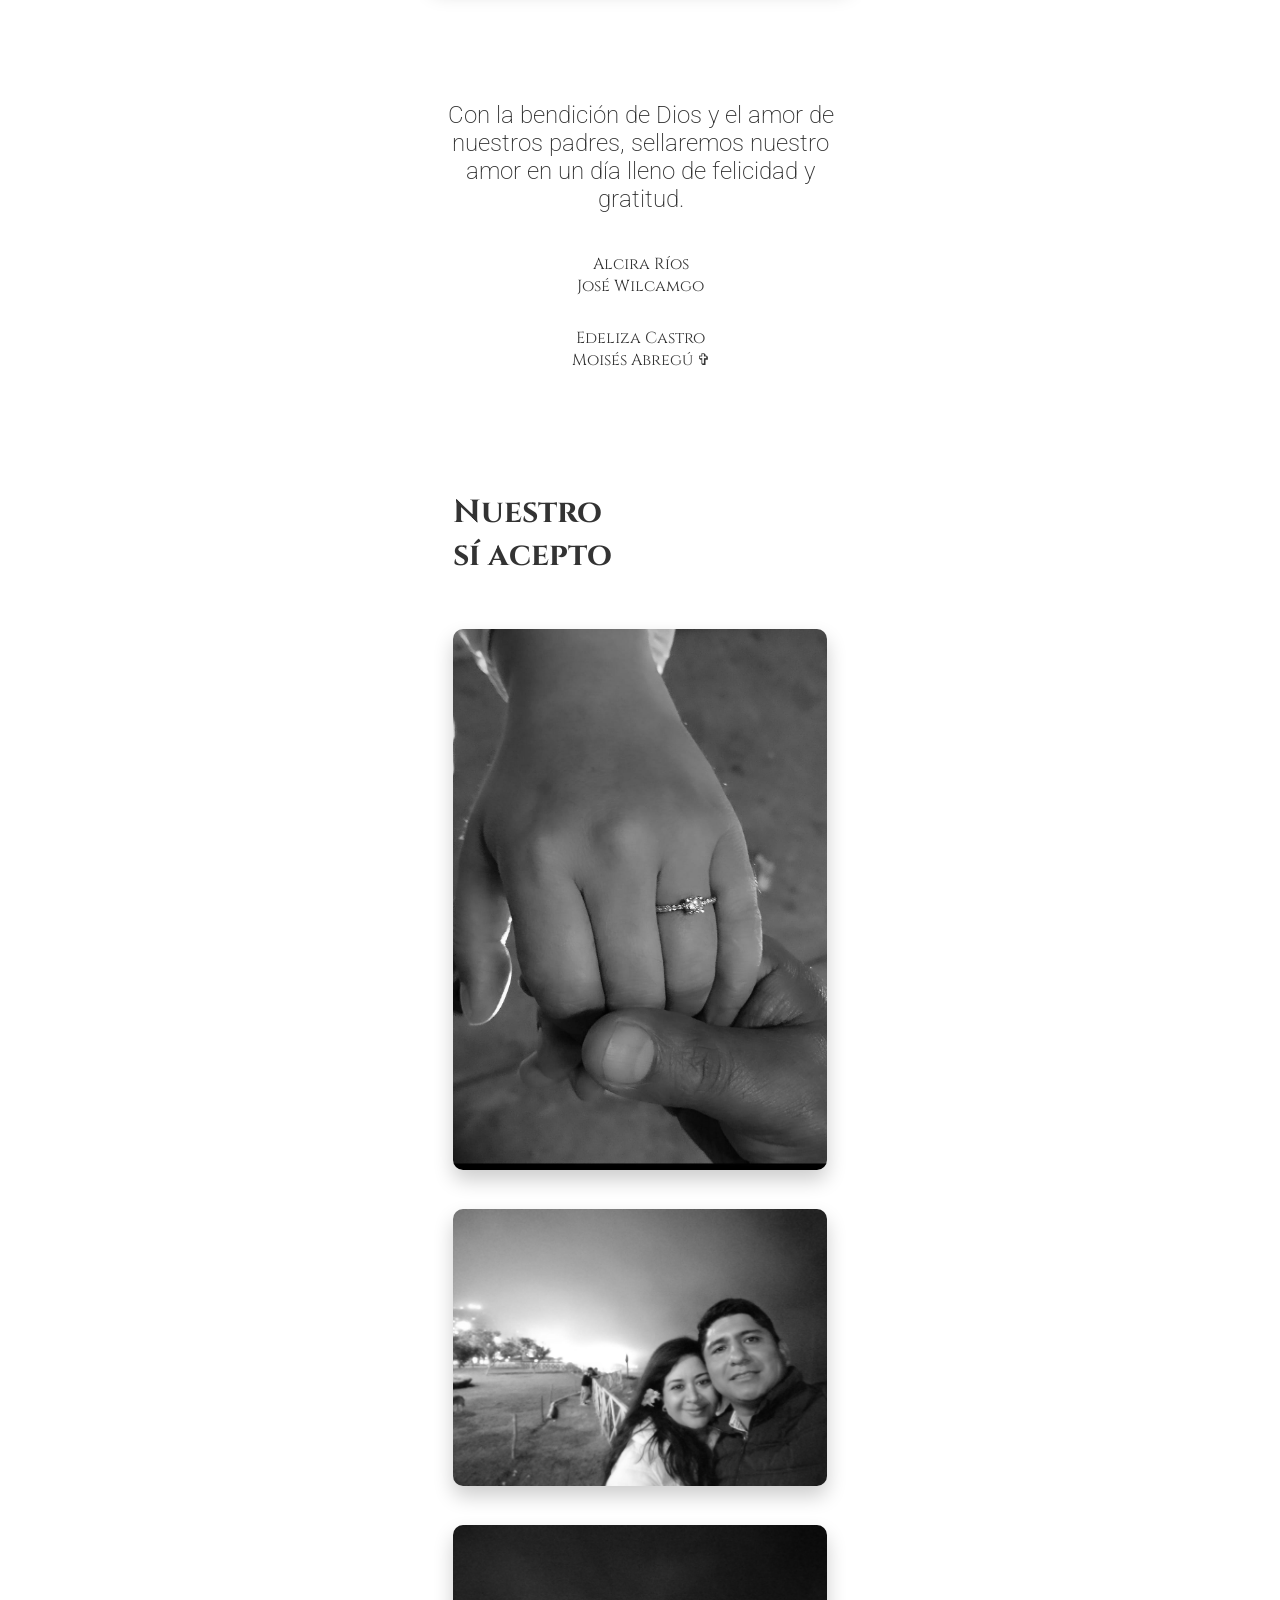
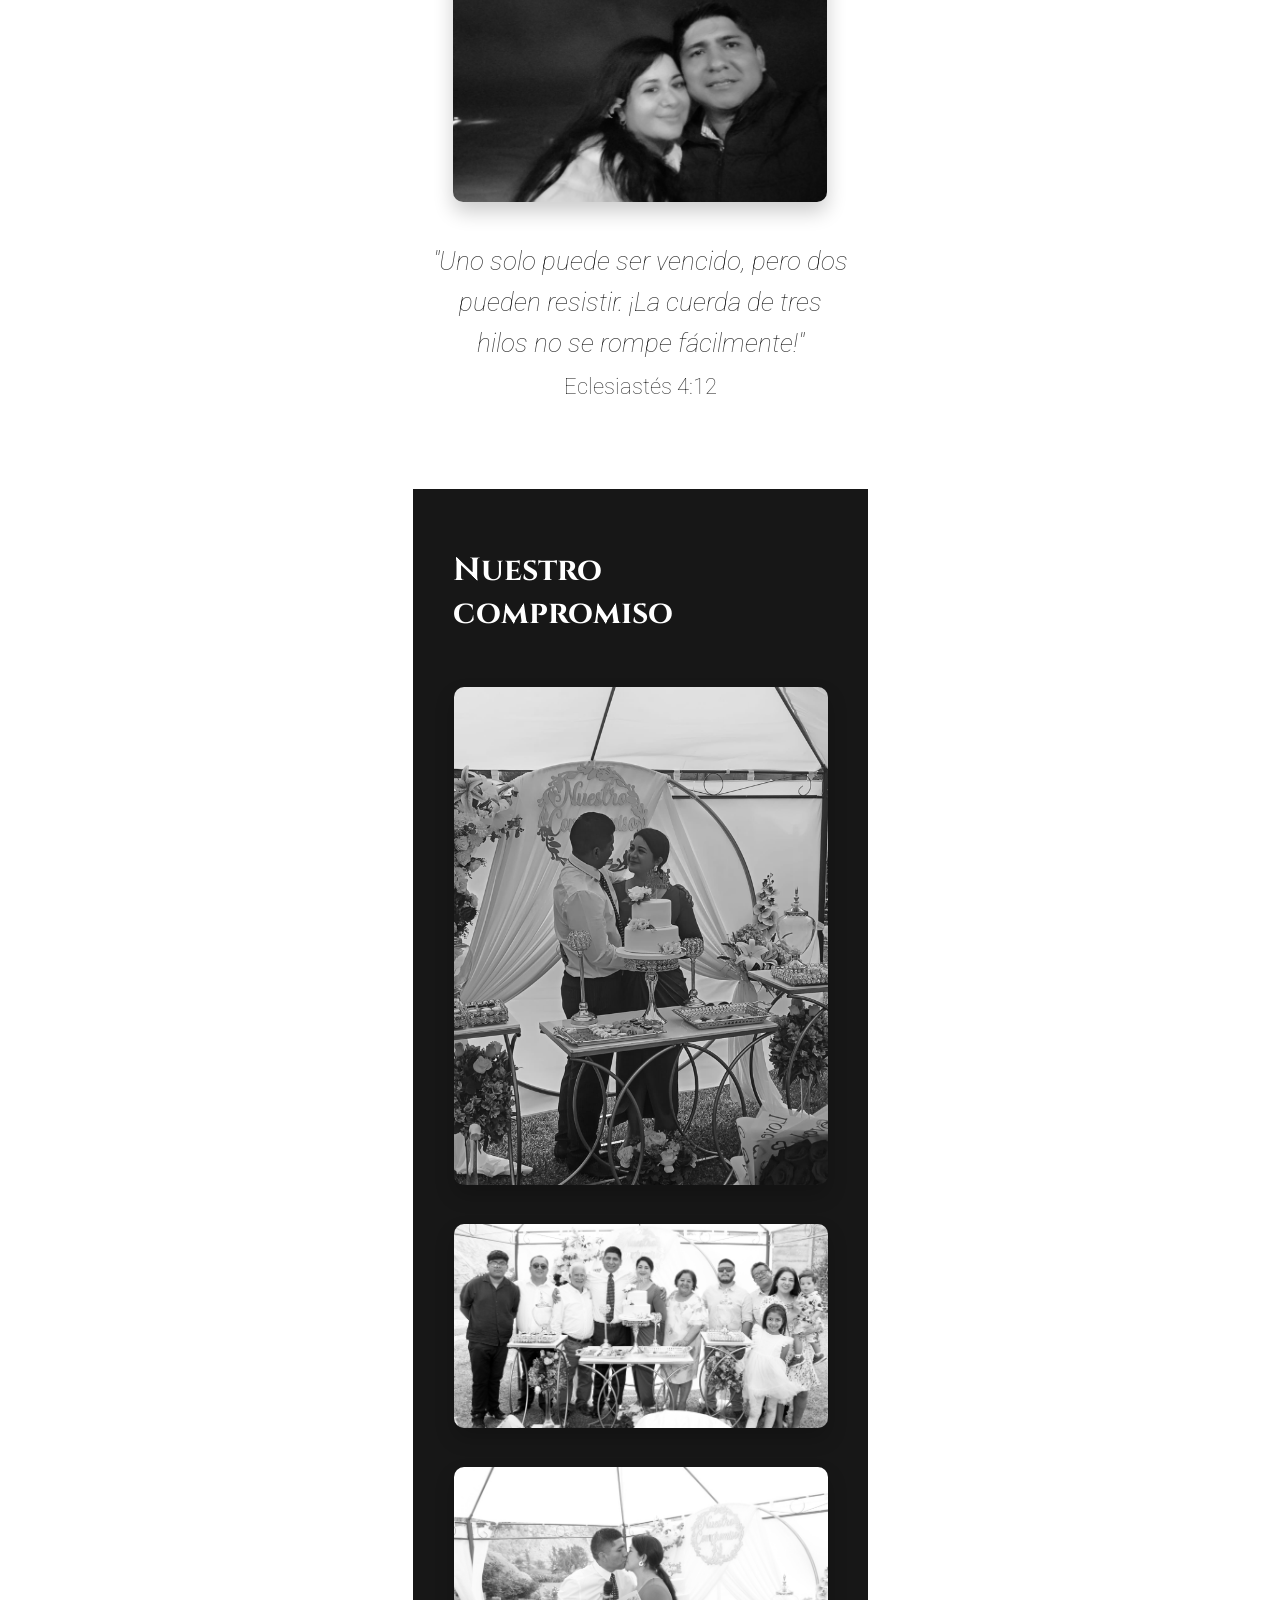
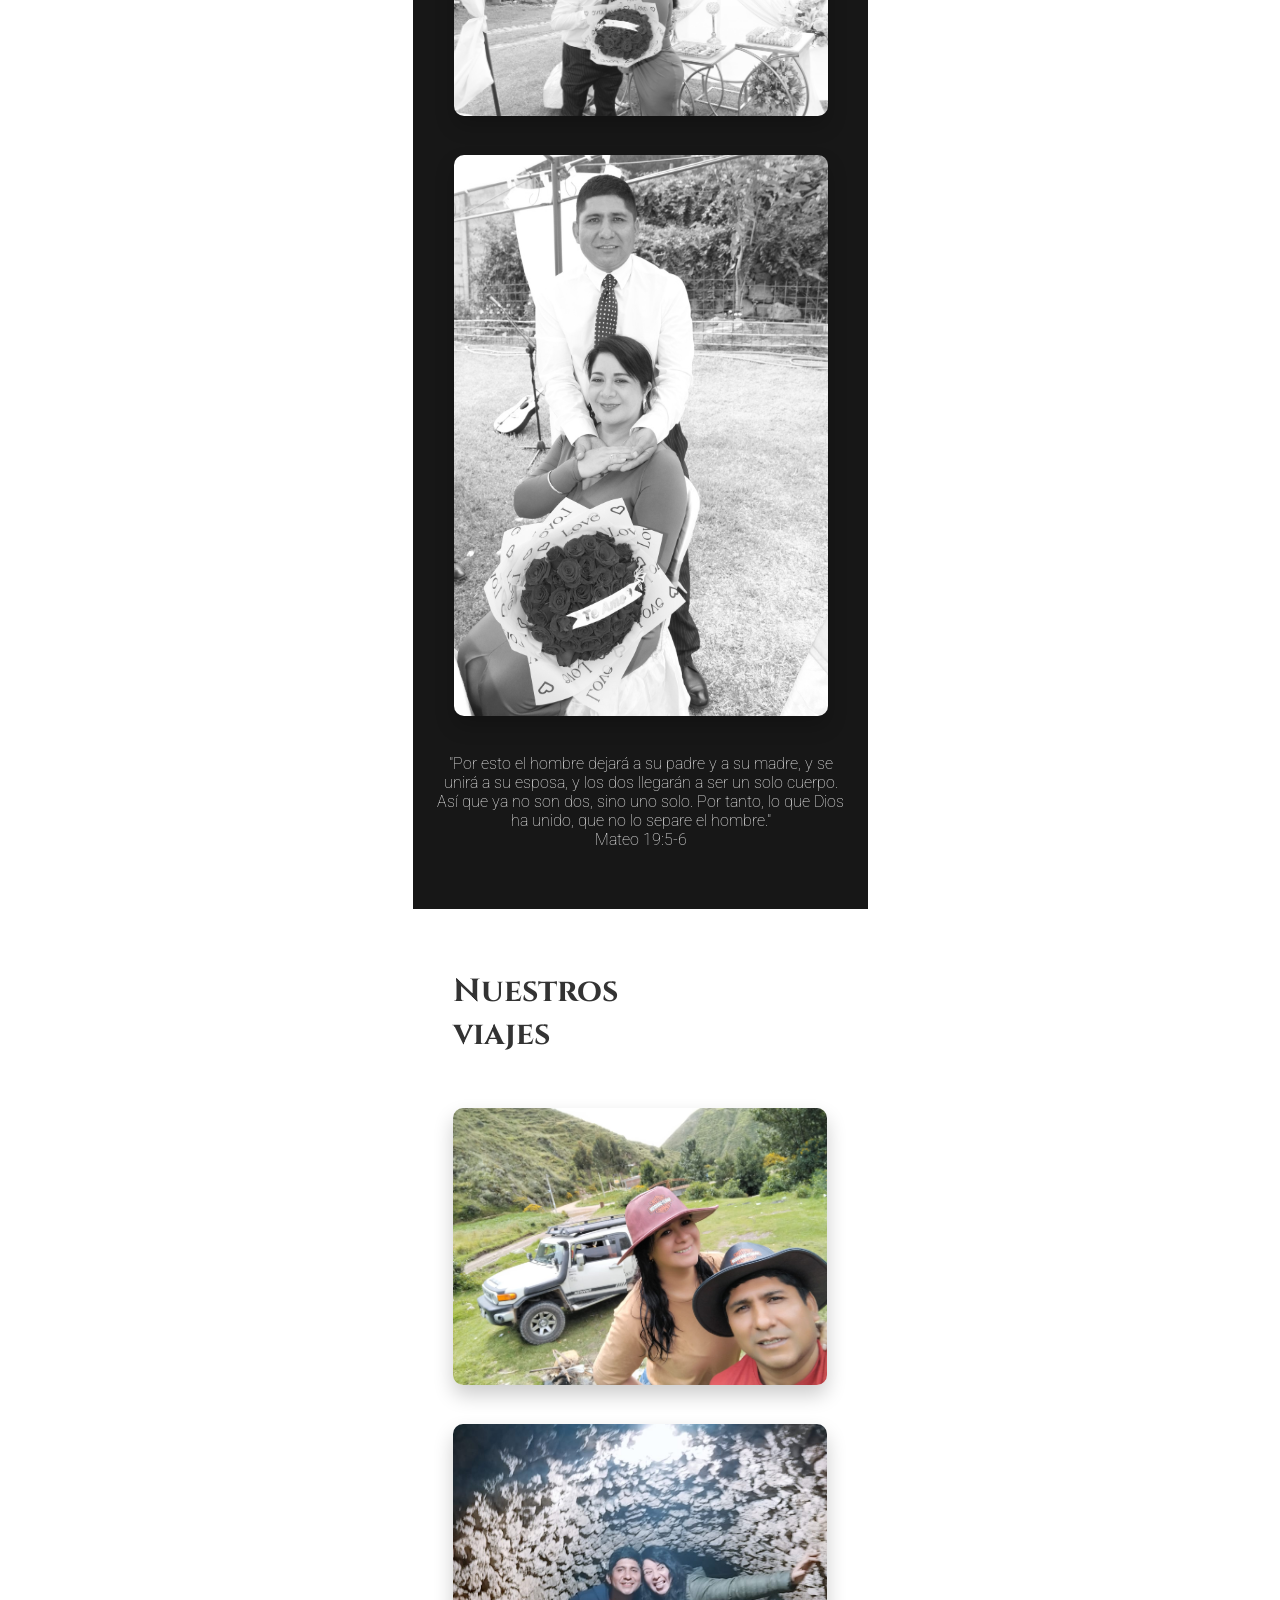
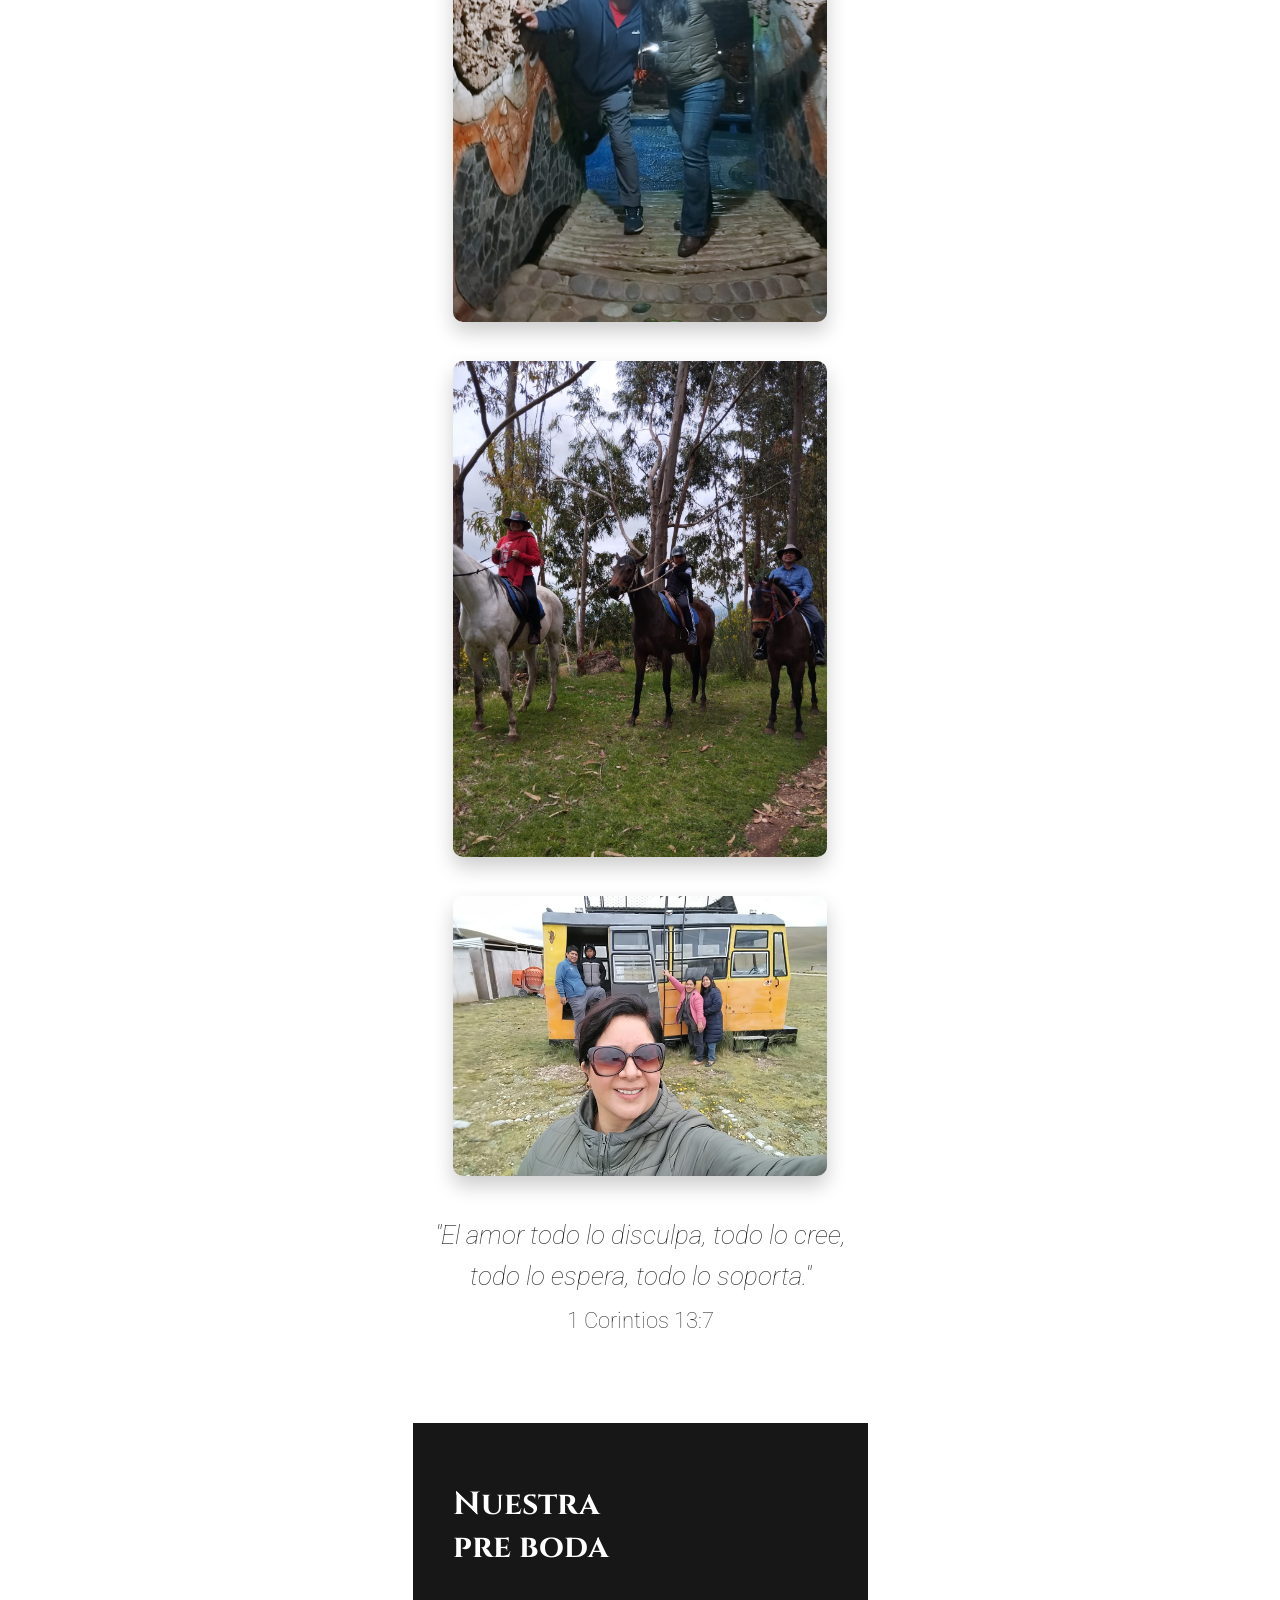
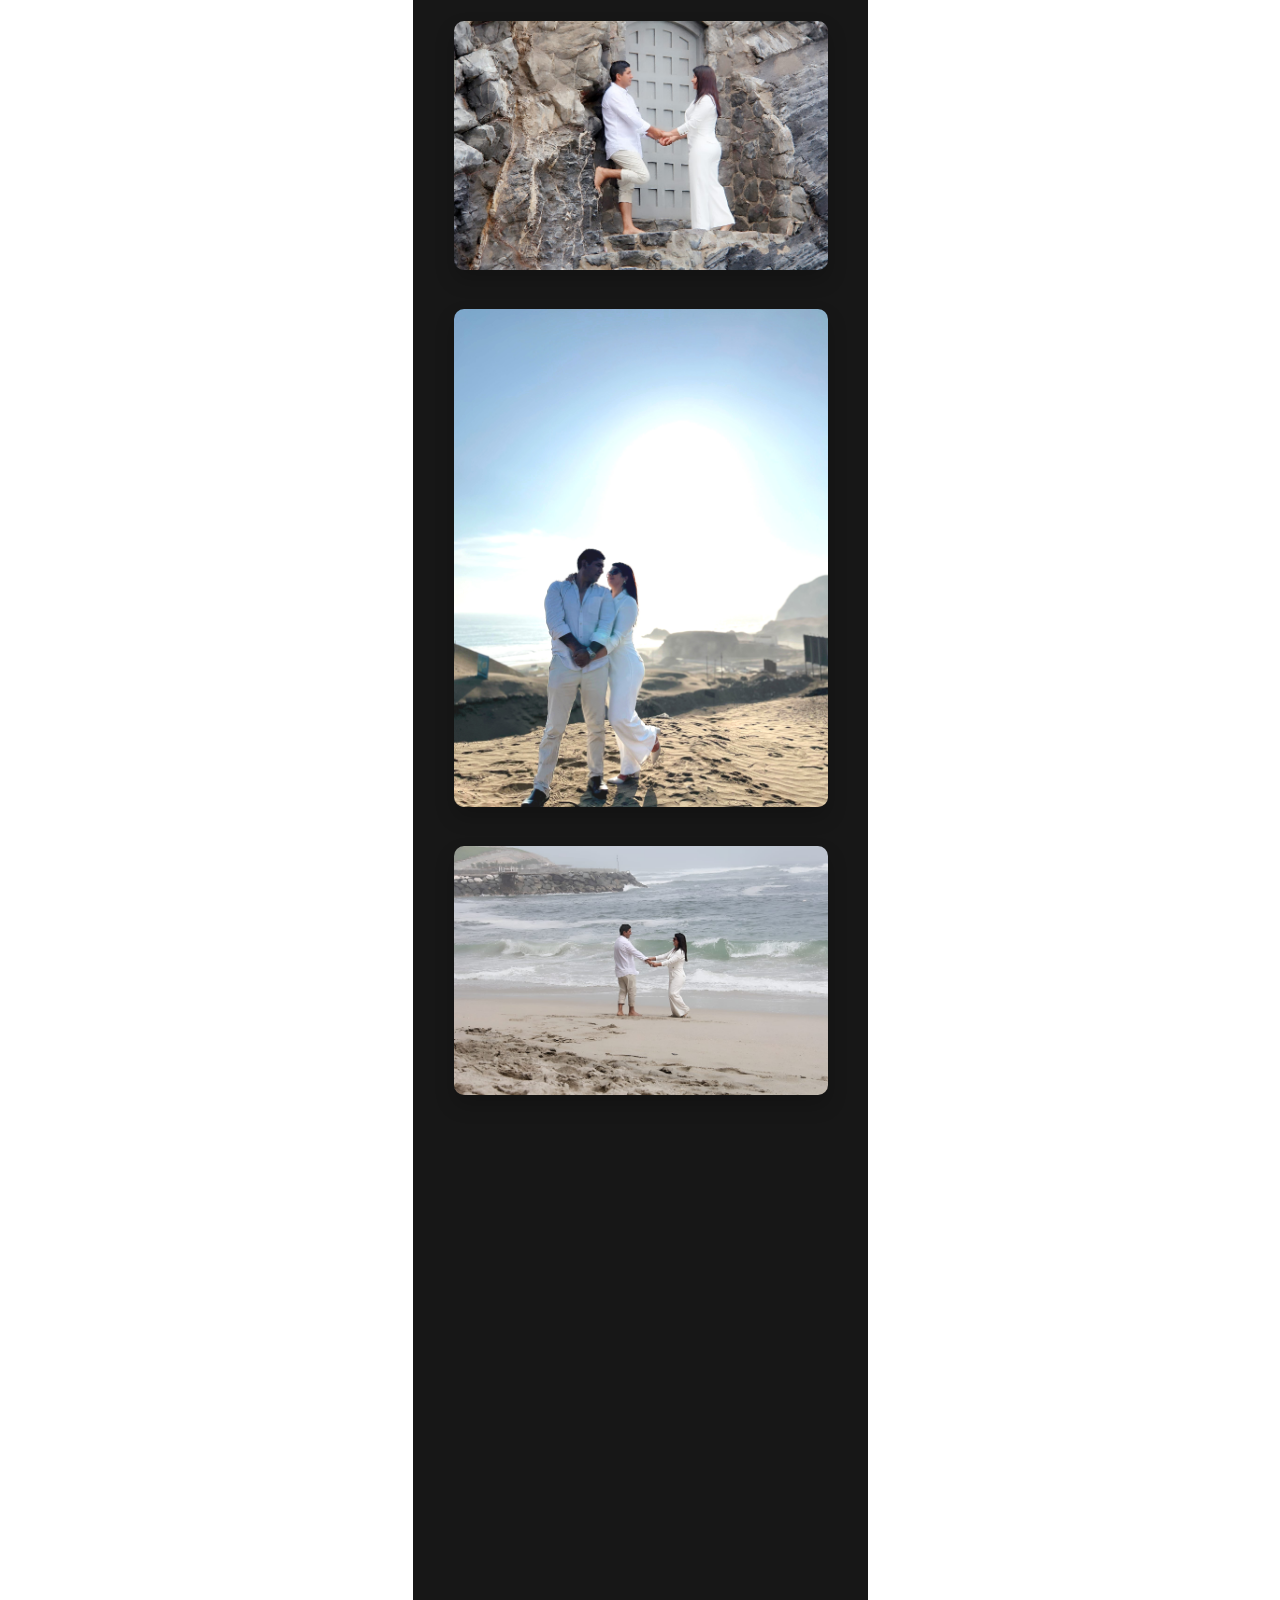
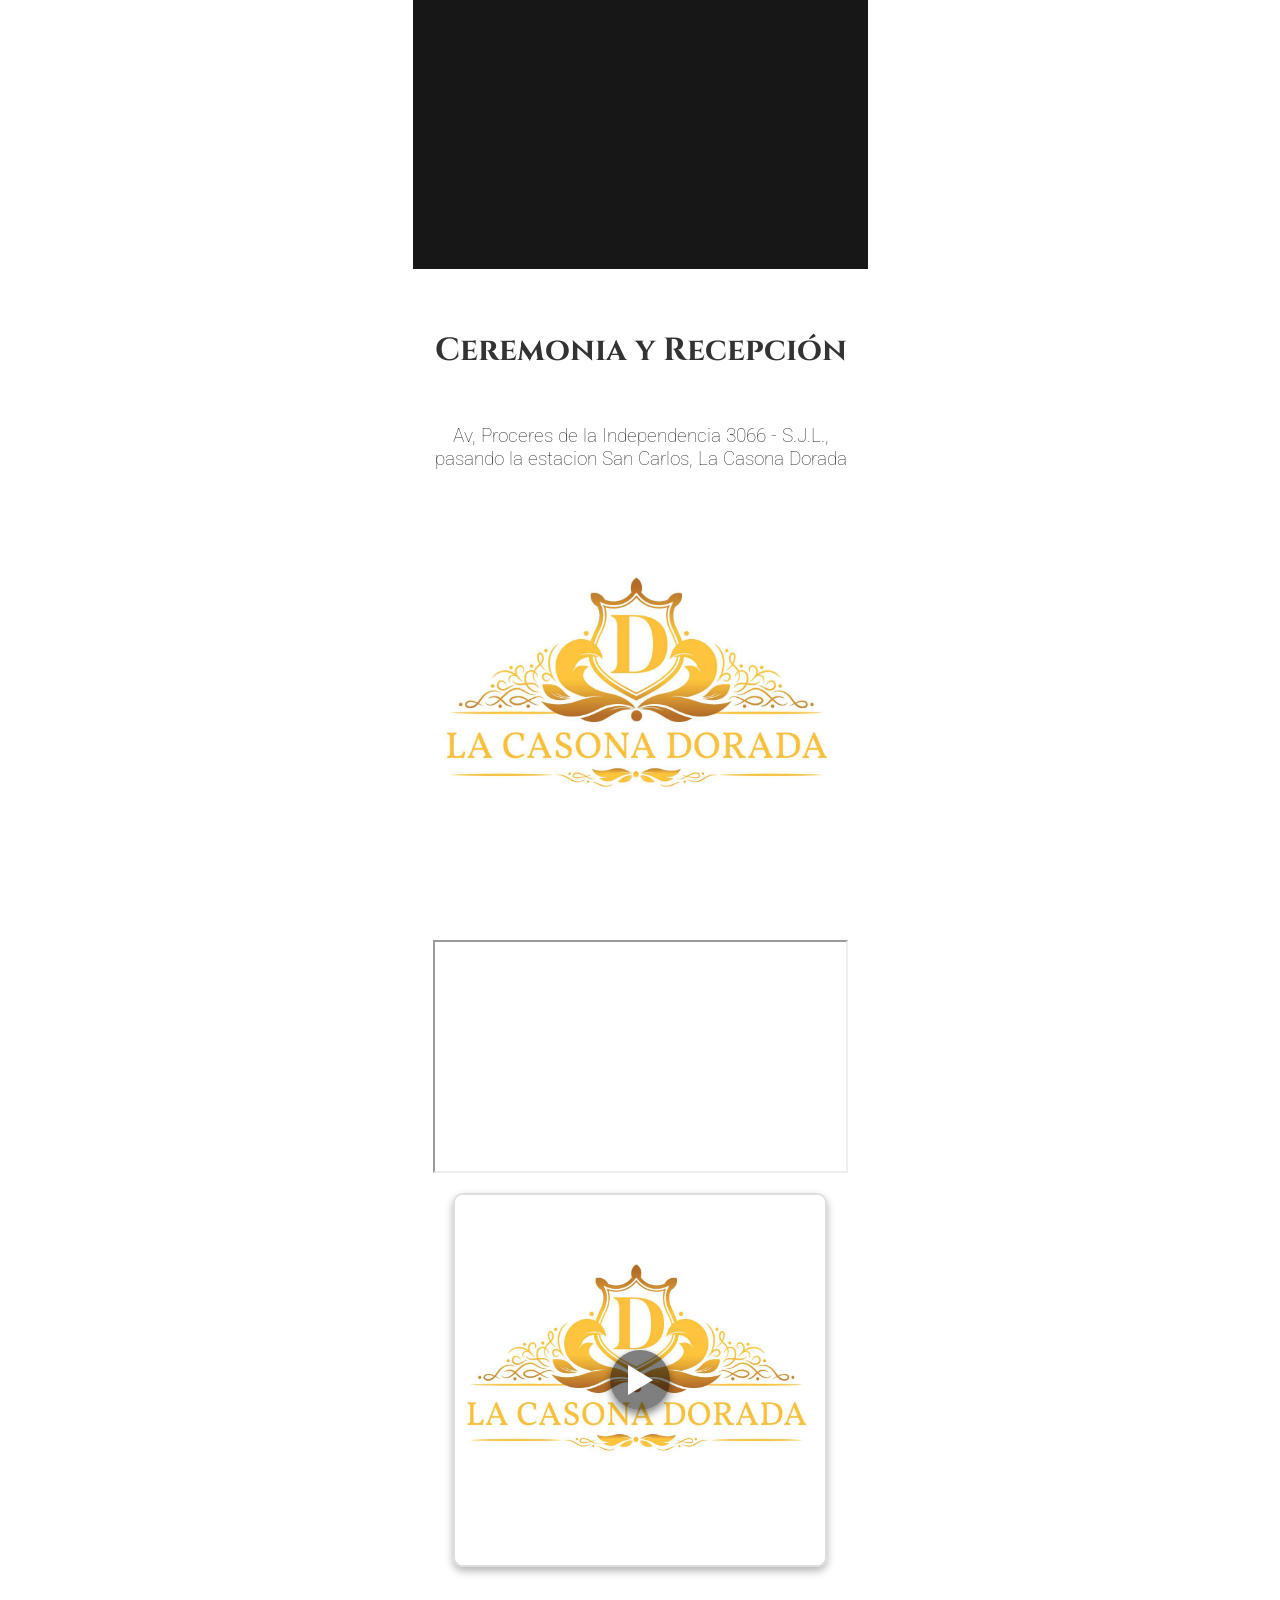
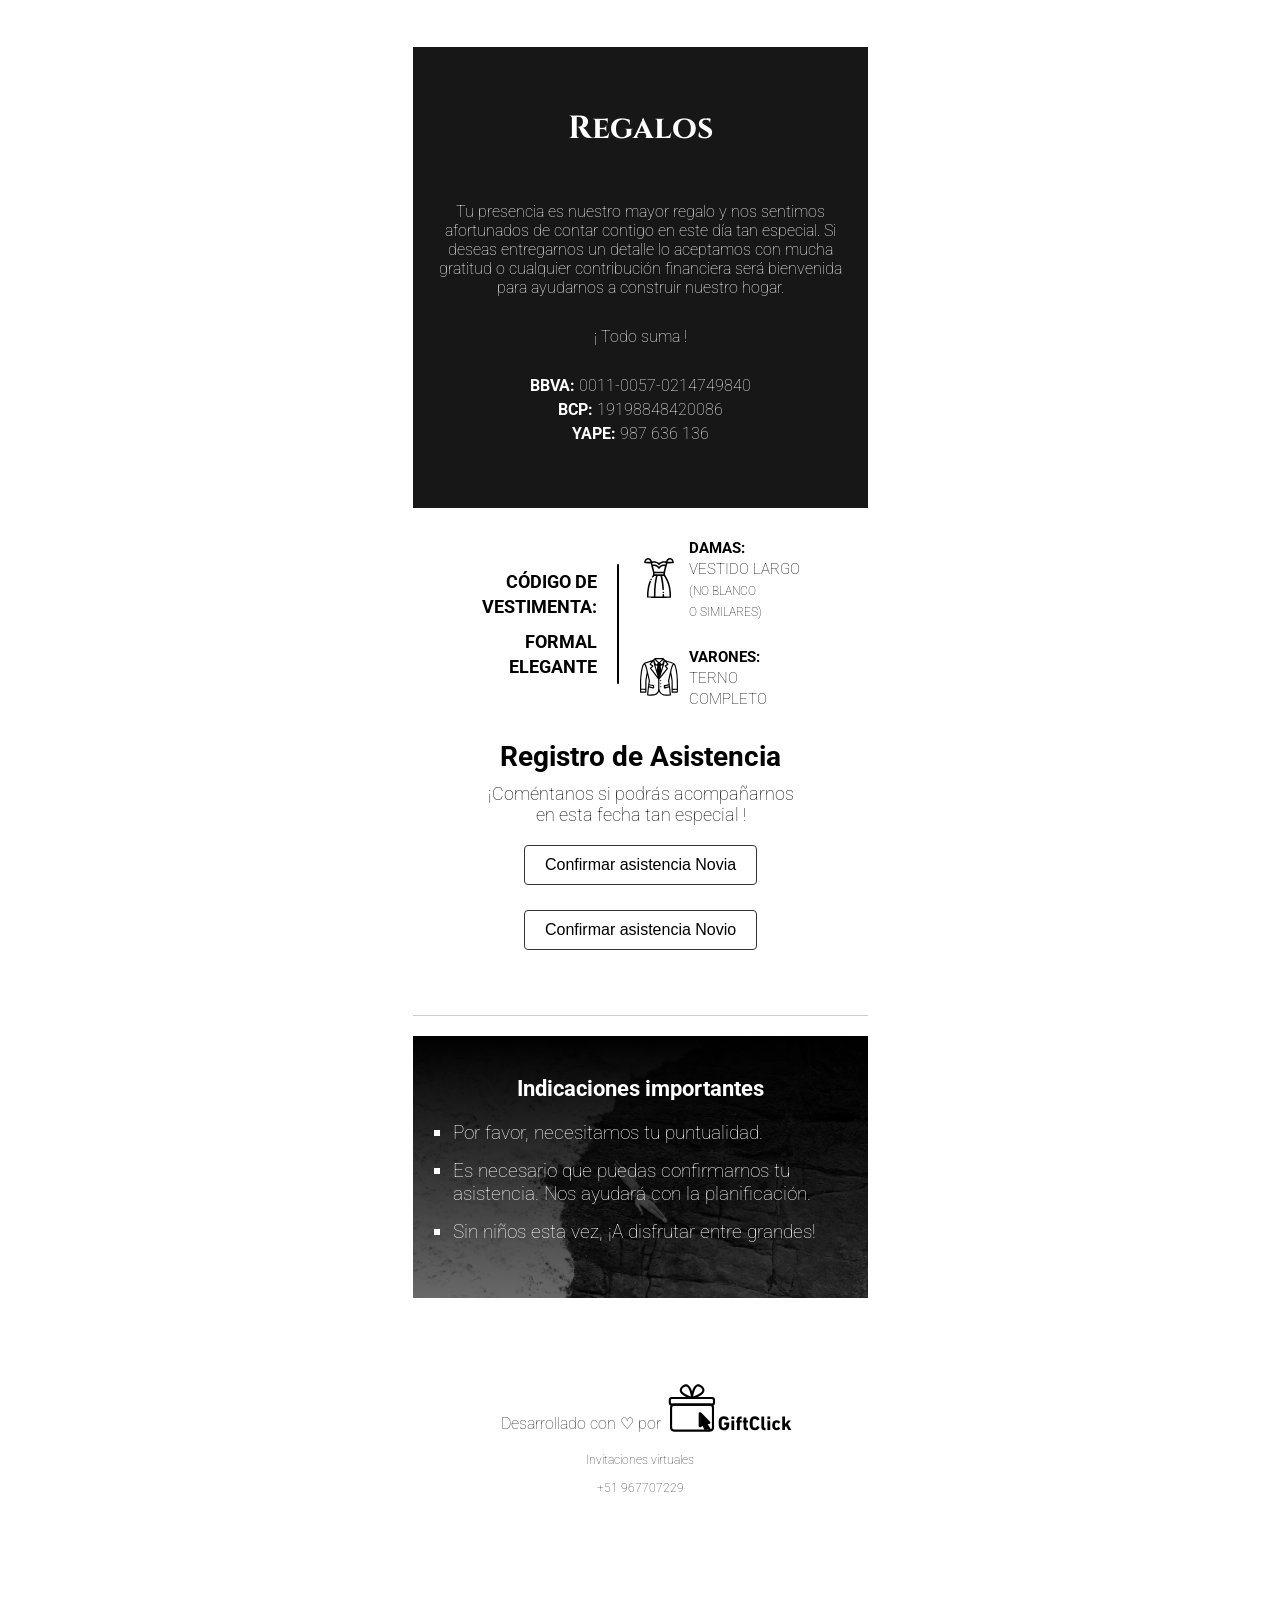
==== commit 8c77195d: "beete" ====
--- a/index.html
+++ b/index.html
@@ -138,12 +138,12 @@
             </style>
             <img src="assets/LCD.jpg" alt="Descripción de la imagen" class="responsive-image reveal">
             <div class="map-responsive reveal" style="margin-top: 25px;">
-                 <iframe 
-                        class="map-iframe" 
-                        src="https://www.google.com/maps/embed?pb=!1m18!1m12!1m3!1d3762.888558207729!2d-99.16962392416457!3d19.42702024095123!2m3!1f0!2f0!3f0!3m2!1i1024!2i768!4f13.1!3m3!1m2!1s0x85d1ff2b3f509719%3A0x6d201fa523a6e1c4!2sPalacio%20de%20Bellas%20Artes!5e0!3m2!1ses-419!2smx!4v1717281233434!5m2!1ses-419!2smx" 
-                        allowfullscreen="" 
-                        loading="lazy" 
-                        referrerpolicy="no-referrer-when-downgrade">
+                <iframe 
+                    class="map-iframe" 
+                    src="https://www.google.com/maps/embed?pb=!1m18!1m12!1m3!1d3762.888558207729!2d-99.16962392416457!3d19.42702024095123!2m3!1f0!2f0!3f0!3m2!1i1024!2i768!4f13.1!3m3!1m2!1s0x85d1ff2b3f509719%3A0x6d201fa523a6e1c4!2sPalacio%20de%20Bellas%20Artes!5e0!3m2!1ses!2smx!4v1717281233434!5m2!1ses!2smx&output=embed&markers=color:red%7C19.4270202,-99.1670491" 
+                    allowfullscreen="" 
+                    loading="lazy" 
+                    referrerpolicy="no-referrer-when-downgrade">
                 </iframe>
             </div>
             <div class="video-container">
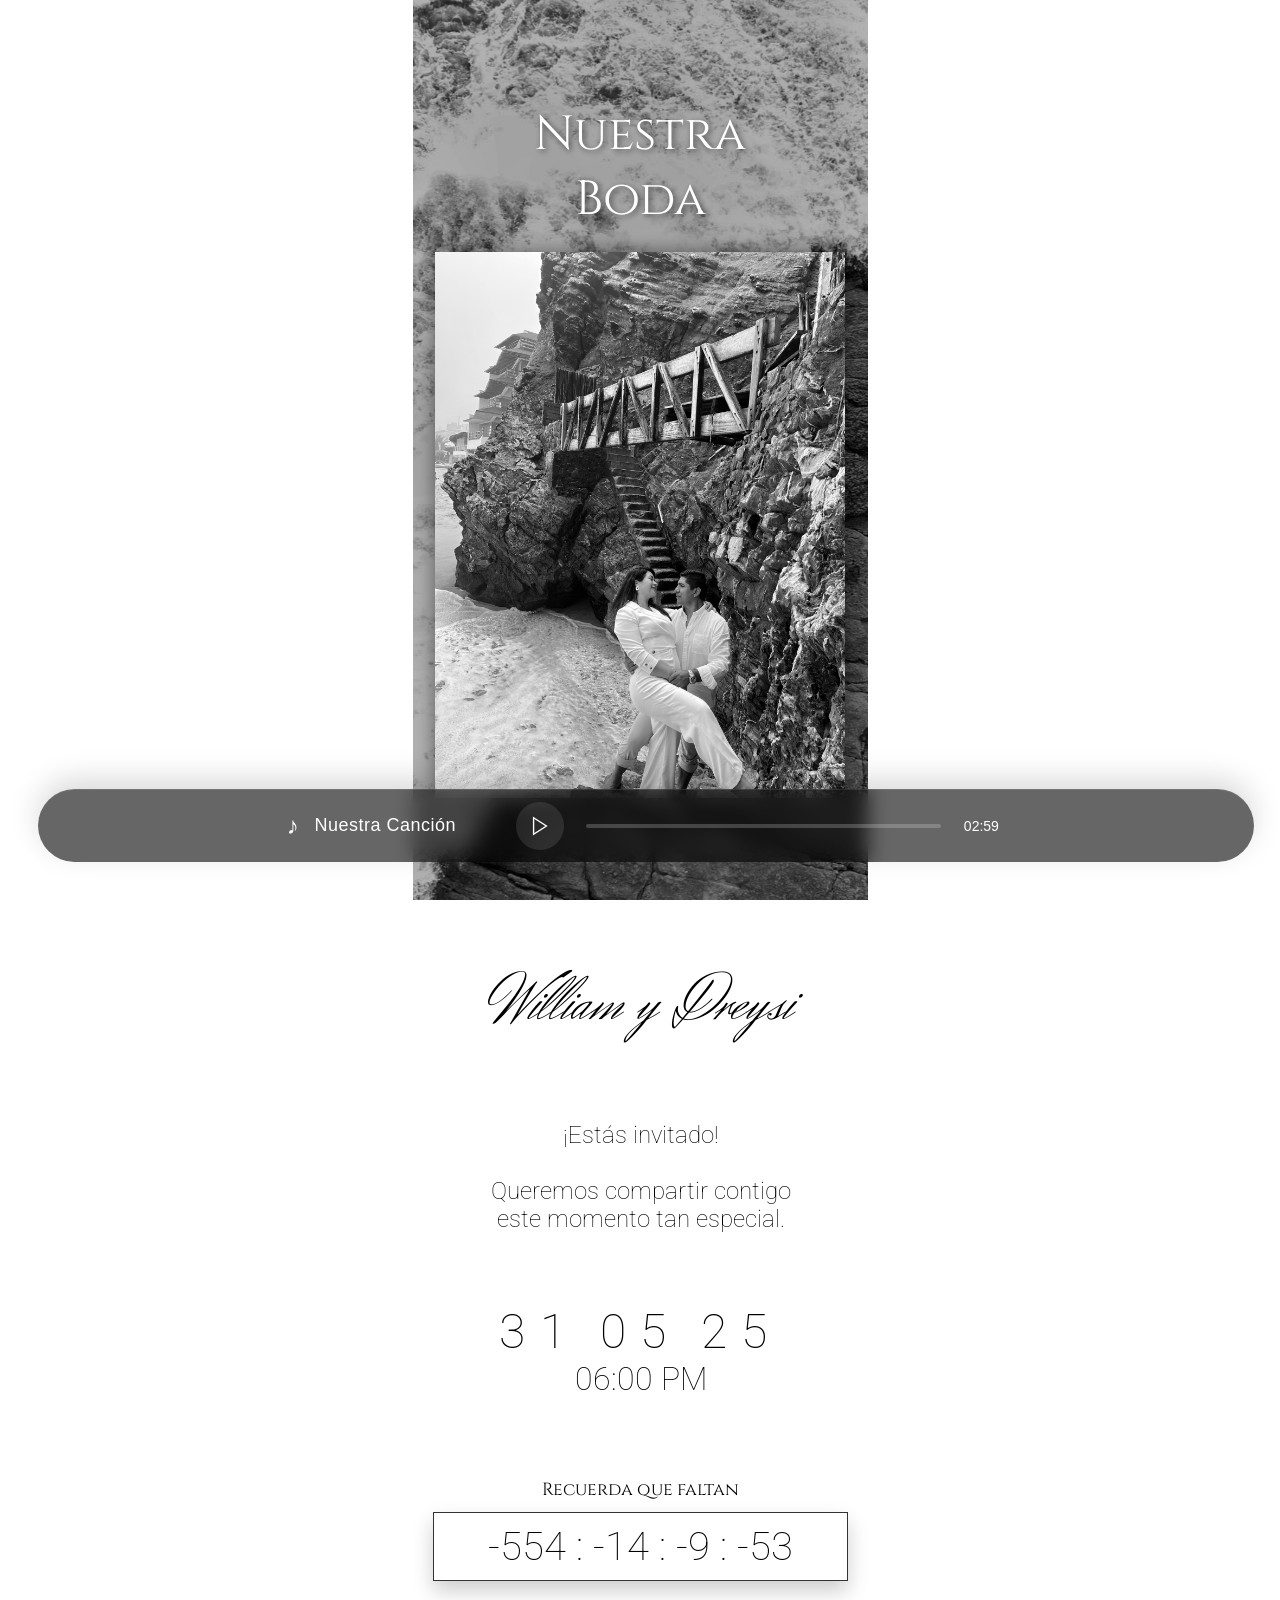
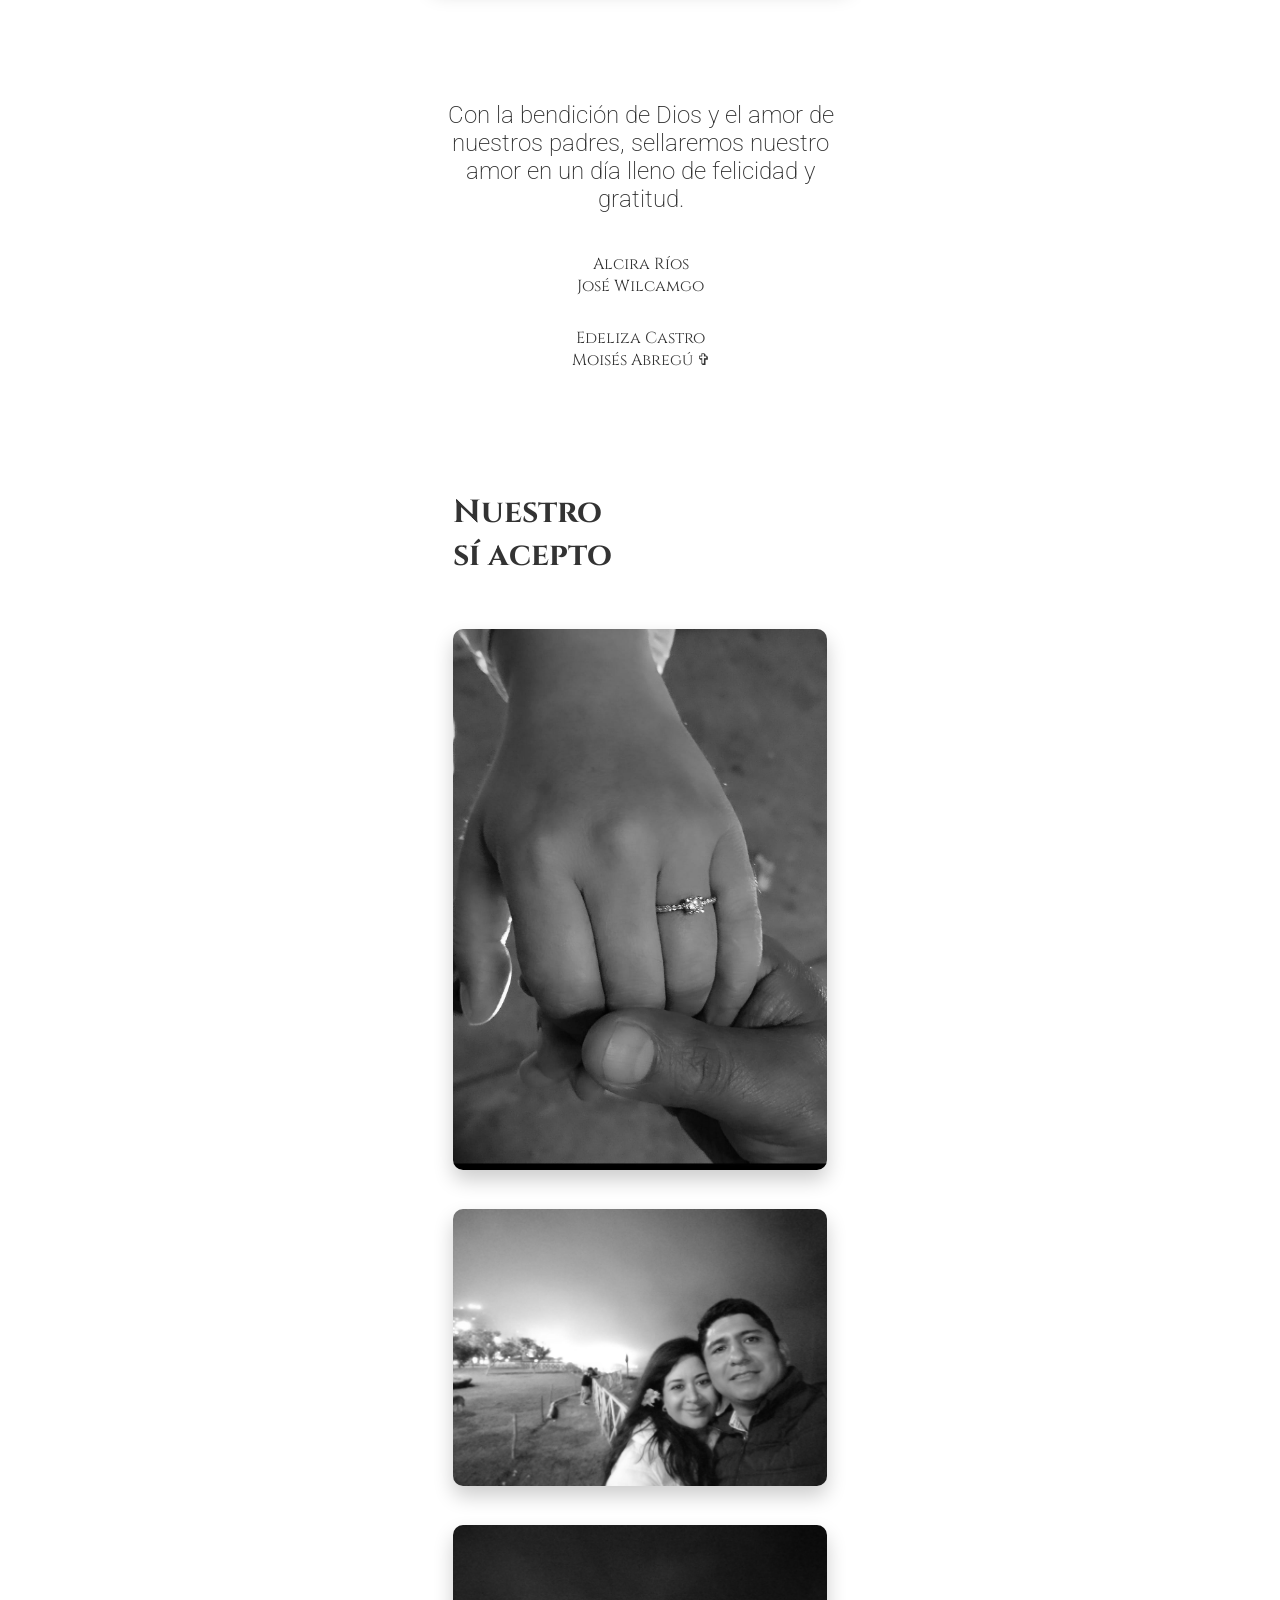
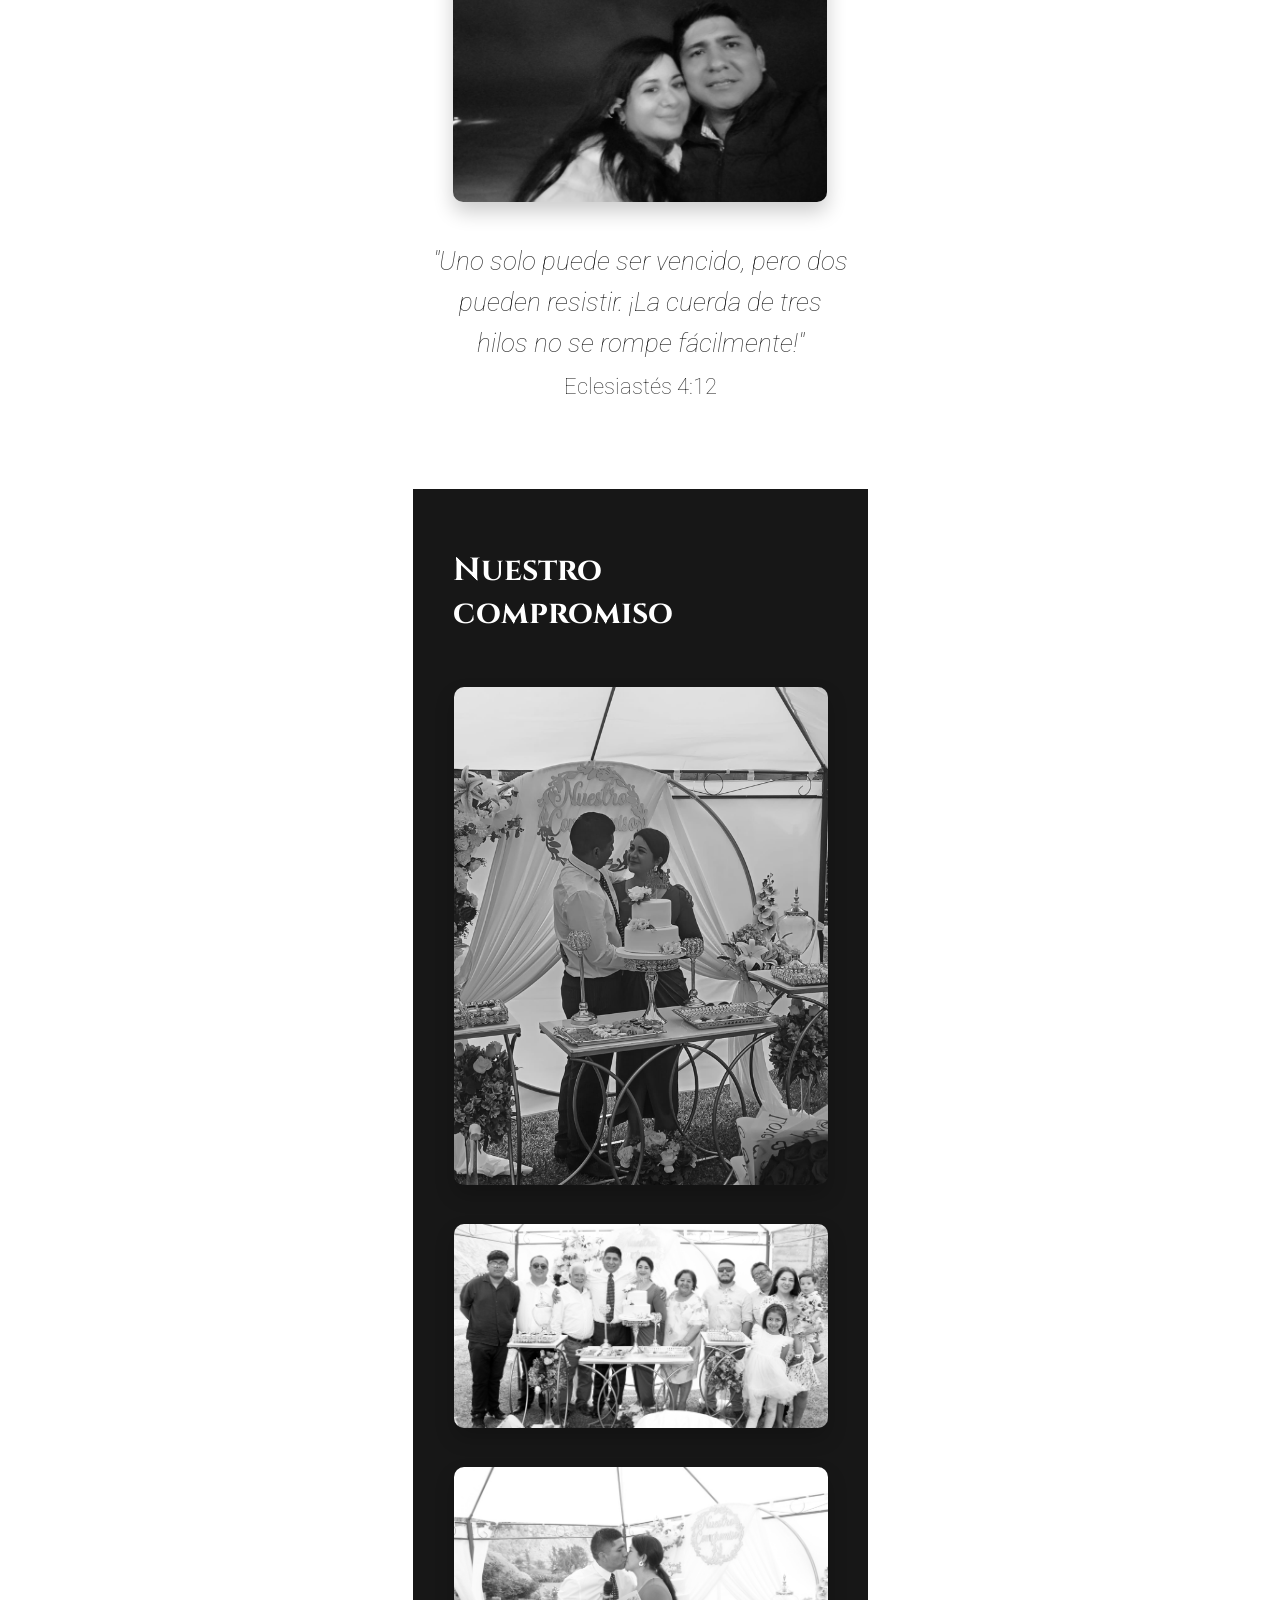
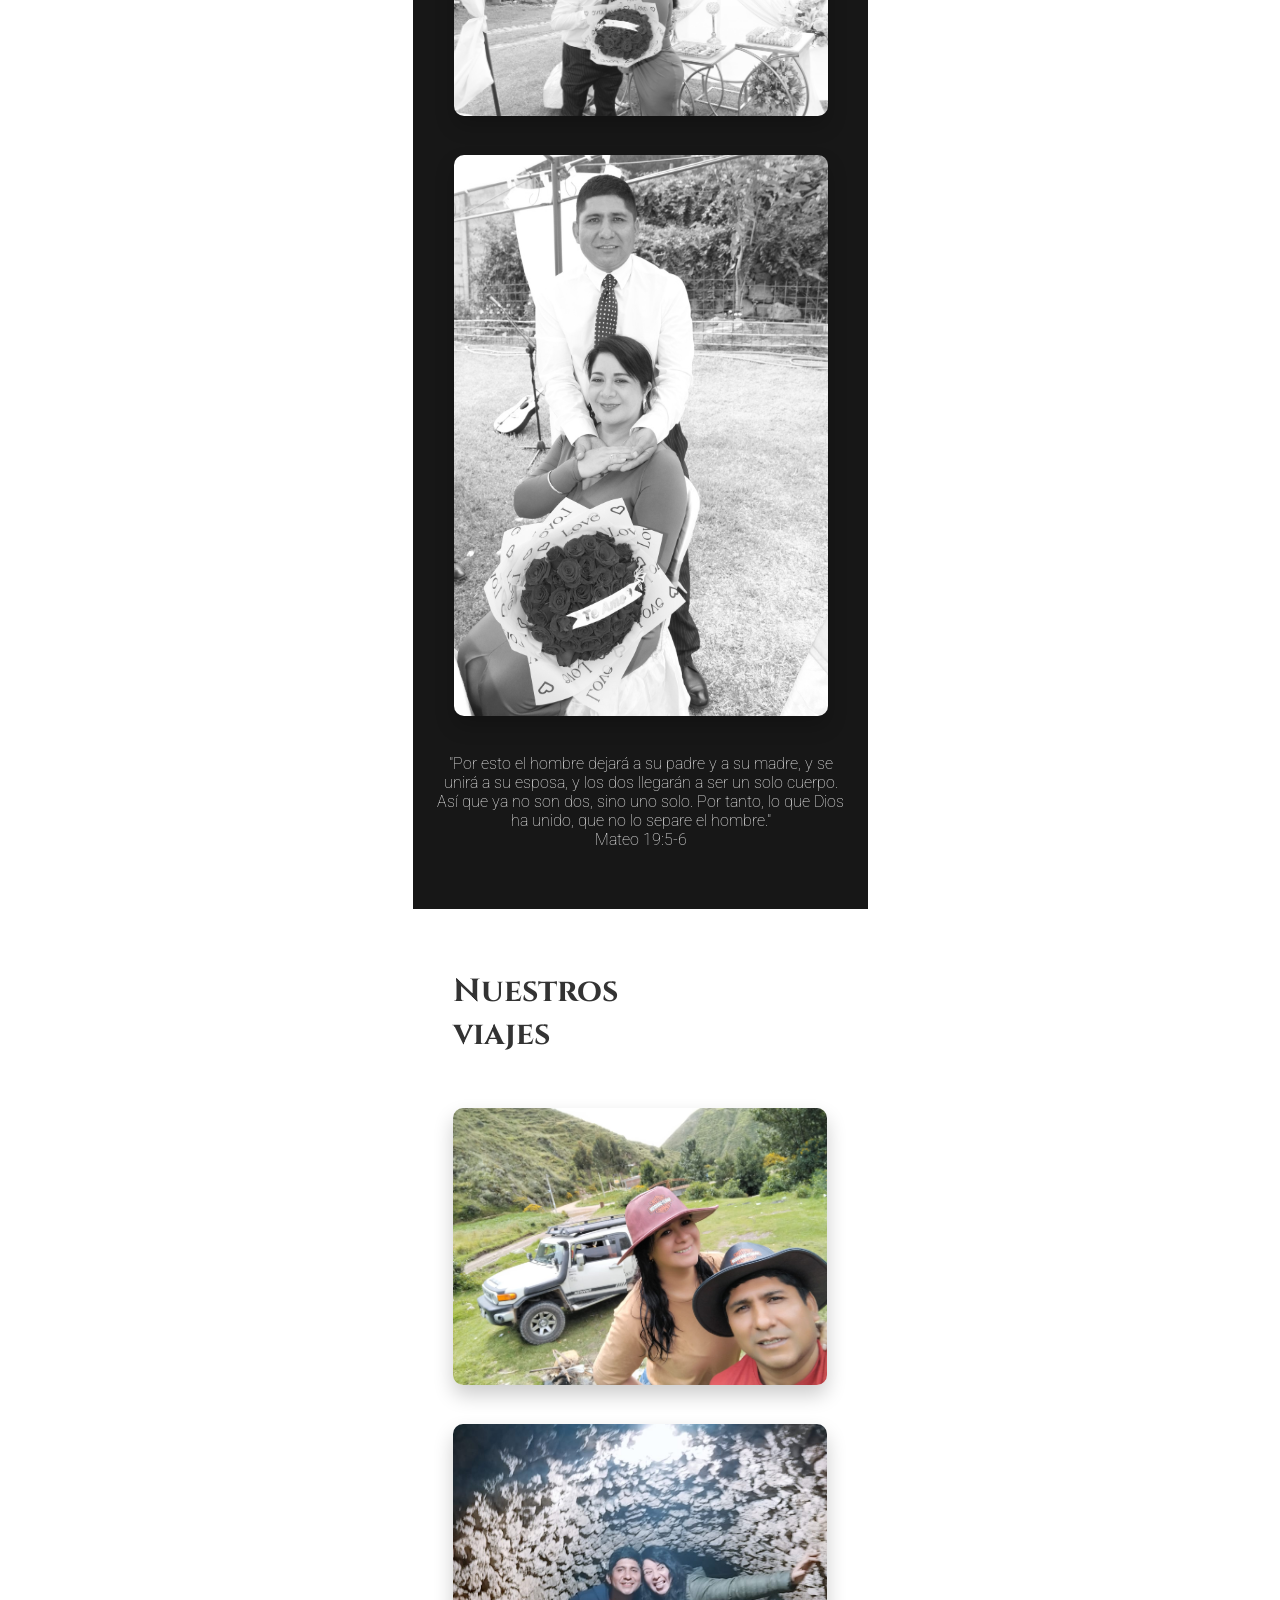
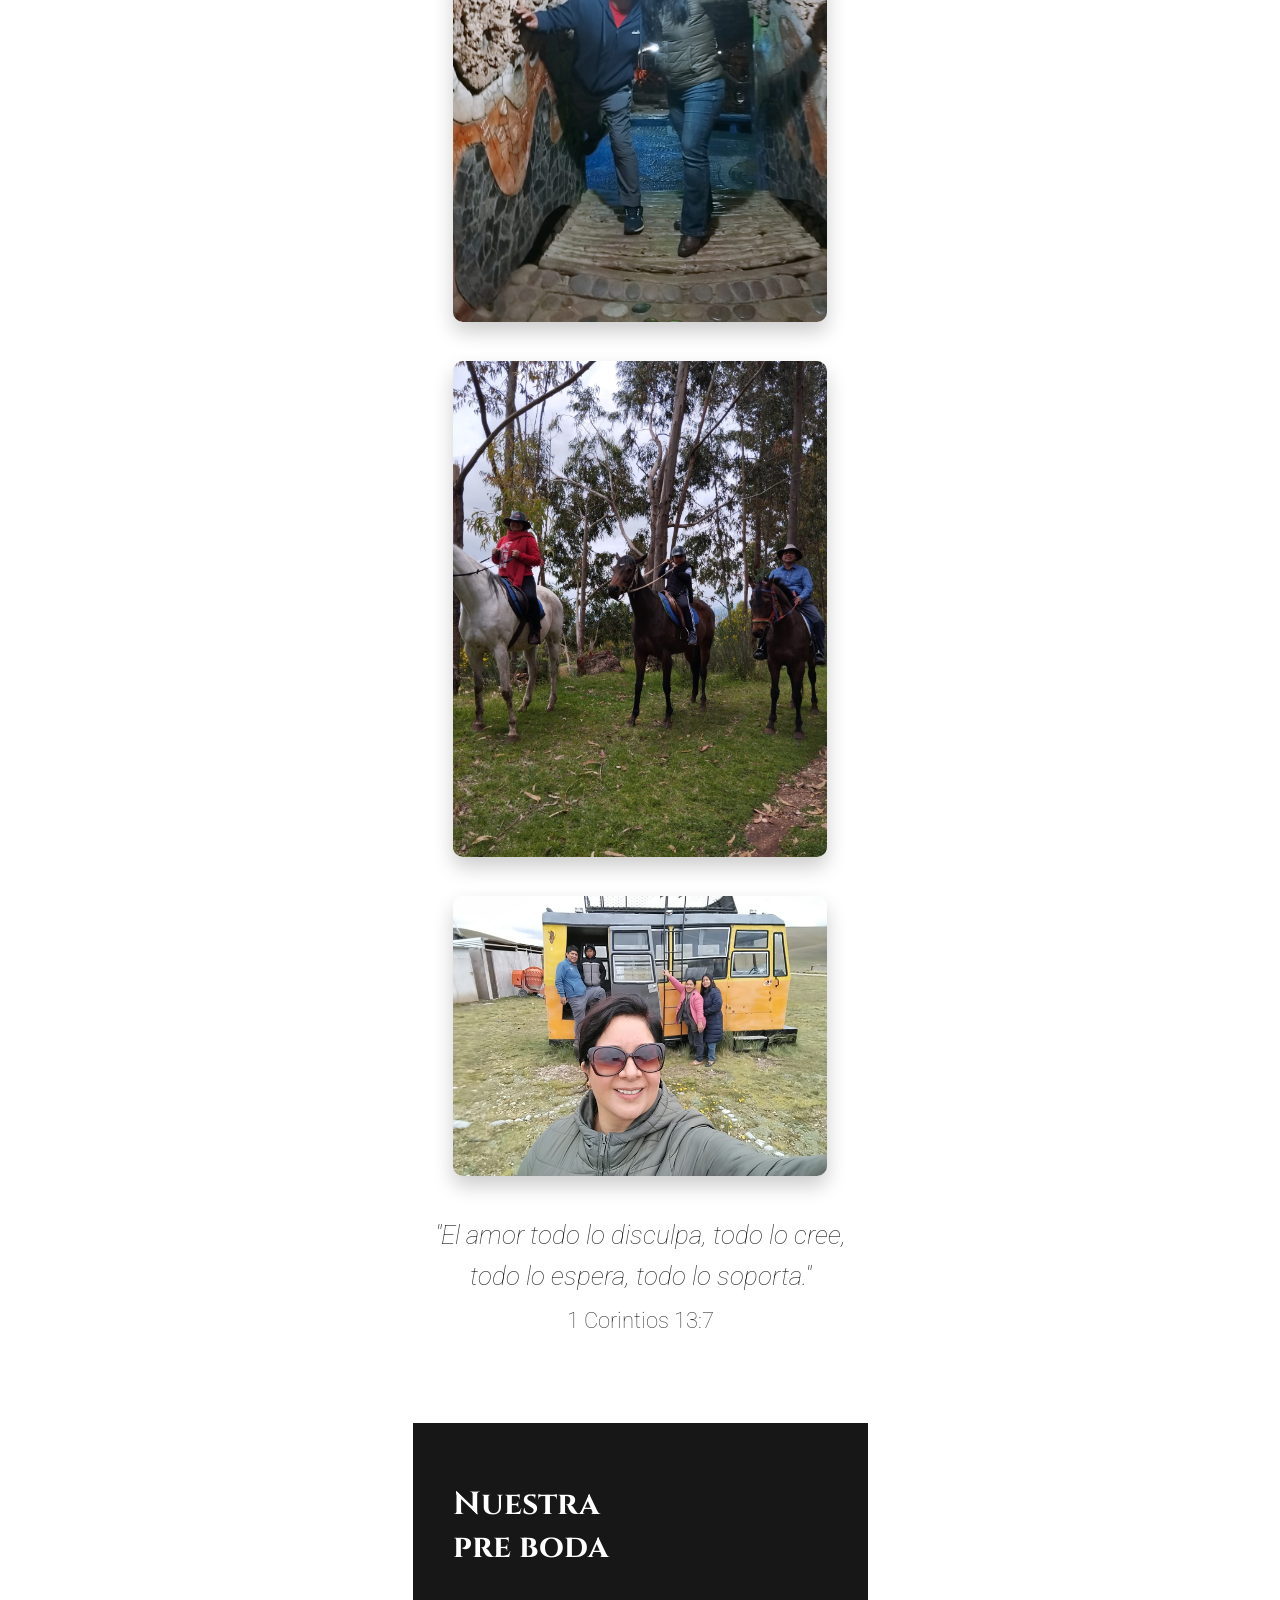
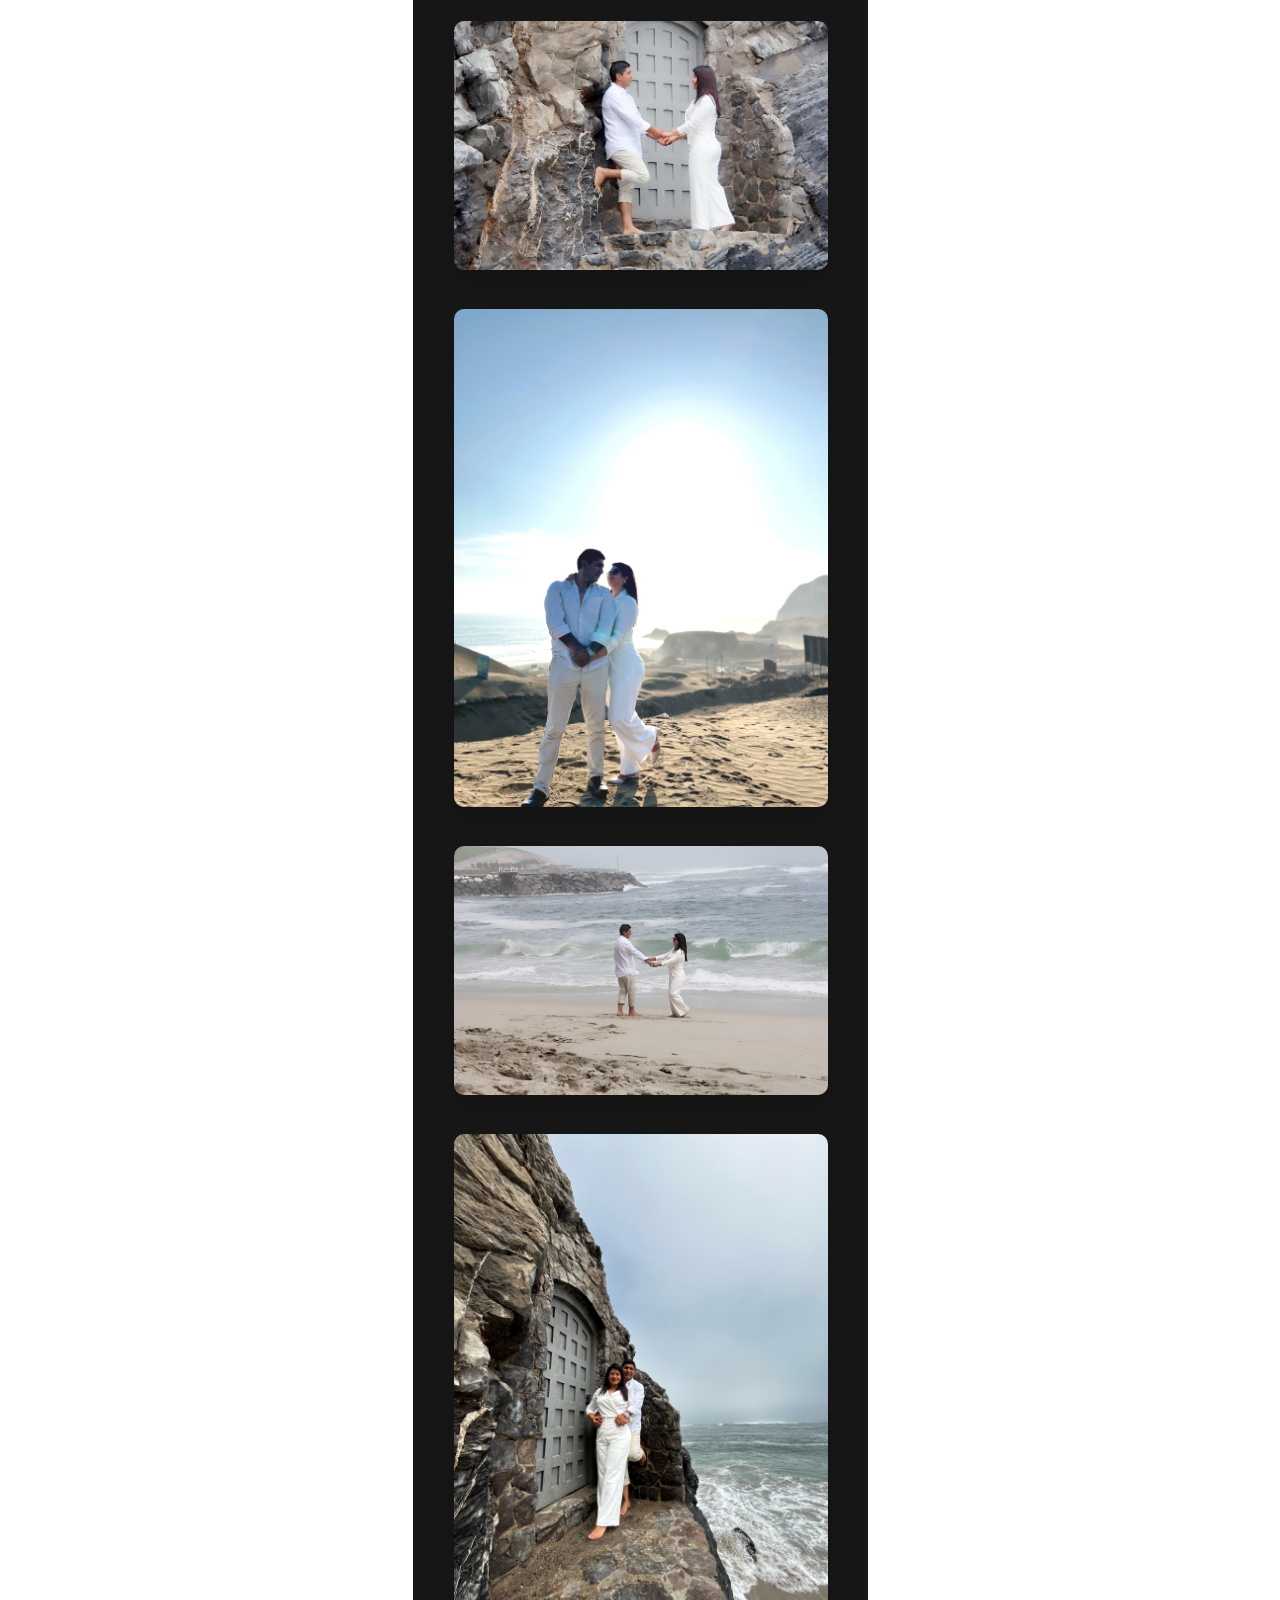
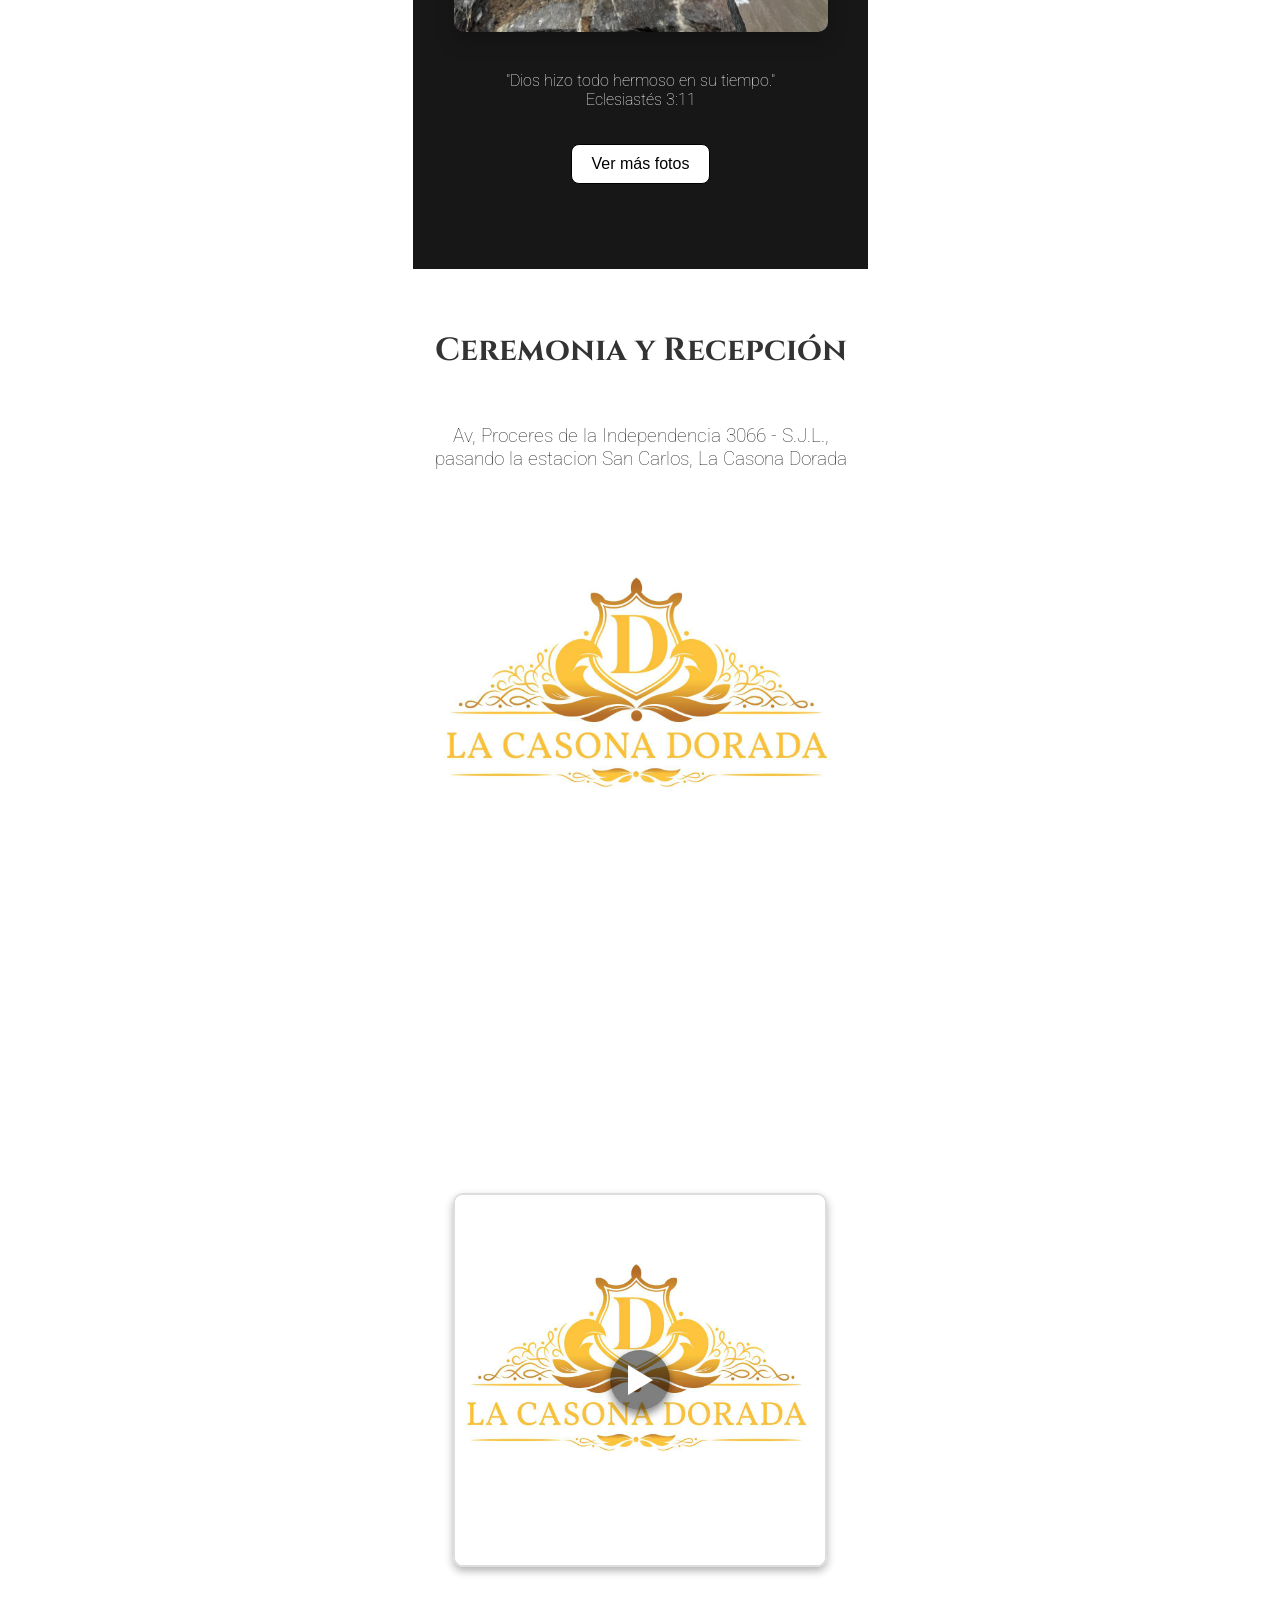
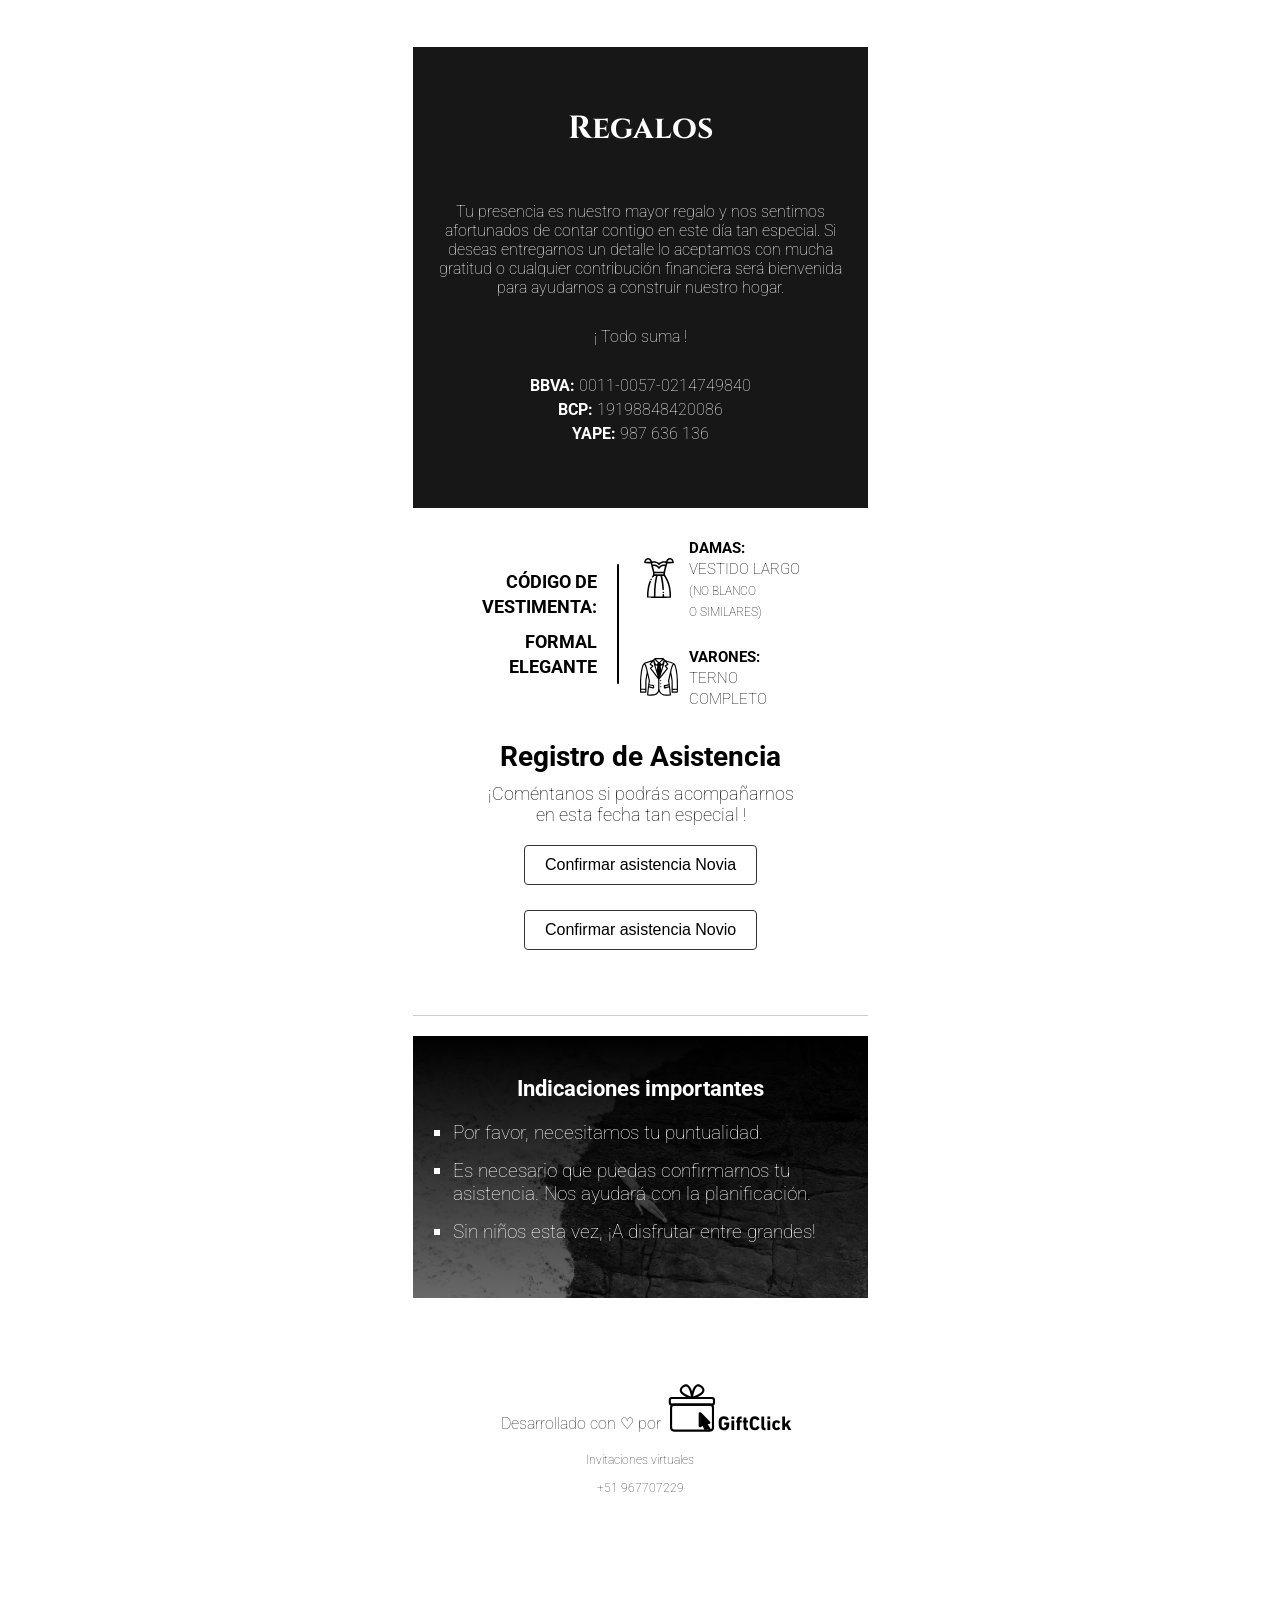
==== commit 1618cdac: "map" ====
--- a/index.html
+++ b/index.html
@@ -138,13 +138,32 @@
             </style>
             <img src="assets/LCD.jpg" alt="Descripción de la imagen" class="responsive-image reveal">
             <div class="map-responsive reveal" style="margin-top: 25px;">
-                <iframe 
-                    class="map-iframe" 
-                    src="https://www.google.com/maps/embed?pb=!1m18!1m12!1m3!1d3762.888558207729!2d-99.16962392416457!3d19.42702024095123!2m3!1f0!2f0!3f0!3m2!1i1024!2i768!4f13.1!3m3!1m2!1s0x85d1ff2b3f509719%3A0x6d201fa523a6e1c4!2sPalacio%20de%20Bellas%20Artes!5e0!3m2!1ses!2smx!4v1717281233434!5m2!1ses!2smx&output=embed&markers=color:red%7C19.4270202,-99.1670491" 
-                    allowfullscreen="" 
-                    loading="lazy" 
-                    referrerpolicy="no-referrer-when-downgrade">
-                </iframe>
+                <div class="mapouter">
+                    <div class="gmap_canvas"><iframe class="gmap_iframe" frameborder="0" scrolling="no" marginheight="0"
+                            marginwidth="0"
+                            src="https://maps.google.com/maps?width=600&amp;height=400&amp;hl=en&amp;q=Av, Proceres de la Independencia 3066 - S.J.L., pasando la estacion San Carlos, La Casona Dorada&amp;t=&amp;z=16&amp;ie=UTF8&amp;iwloc=B&amp;output=embed"></iframe><a
+                            href="https://embed-googlemap.com">google map embed html</a></div>
+                    <style>
+                        .mapouter {
+                            position: relative;
+                            text-align: right;
+                            width: 600px;
+                            height: 400px;
+                        }
+
+                        .gmap_canvas {
+                            overflow: hidden;
+                            background: none !important;
+                            width: 600px;
+                            height: 400px;
+                        }
+
+                        .gmap_iframe {
+                            width: 600px !important;
+                            height: 400px !important;
+                        }
+                    </style>
+                </div>
             </div>
             <div class="video-container">
                 <video id="video" src="./assets/video.MP4" poster="./assets/LCD.jpg"></video>
@@ -152,7 +171,7 @@
             </div>
             <script>
                 const video = document.getElementById('video');
-            
+
                 function togglePlay() {
                     if (video.paused) {
                         video.play();
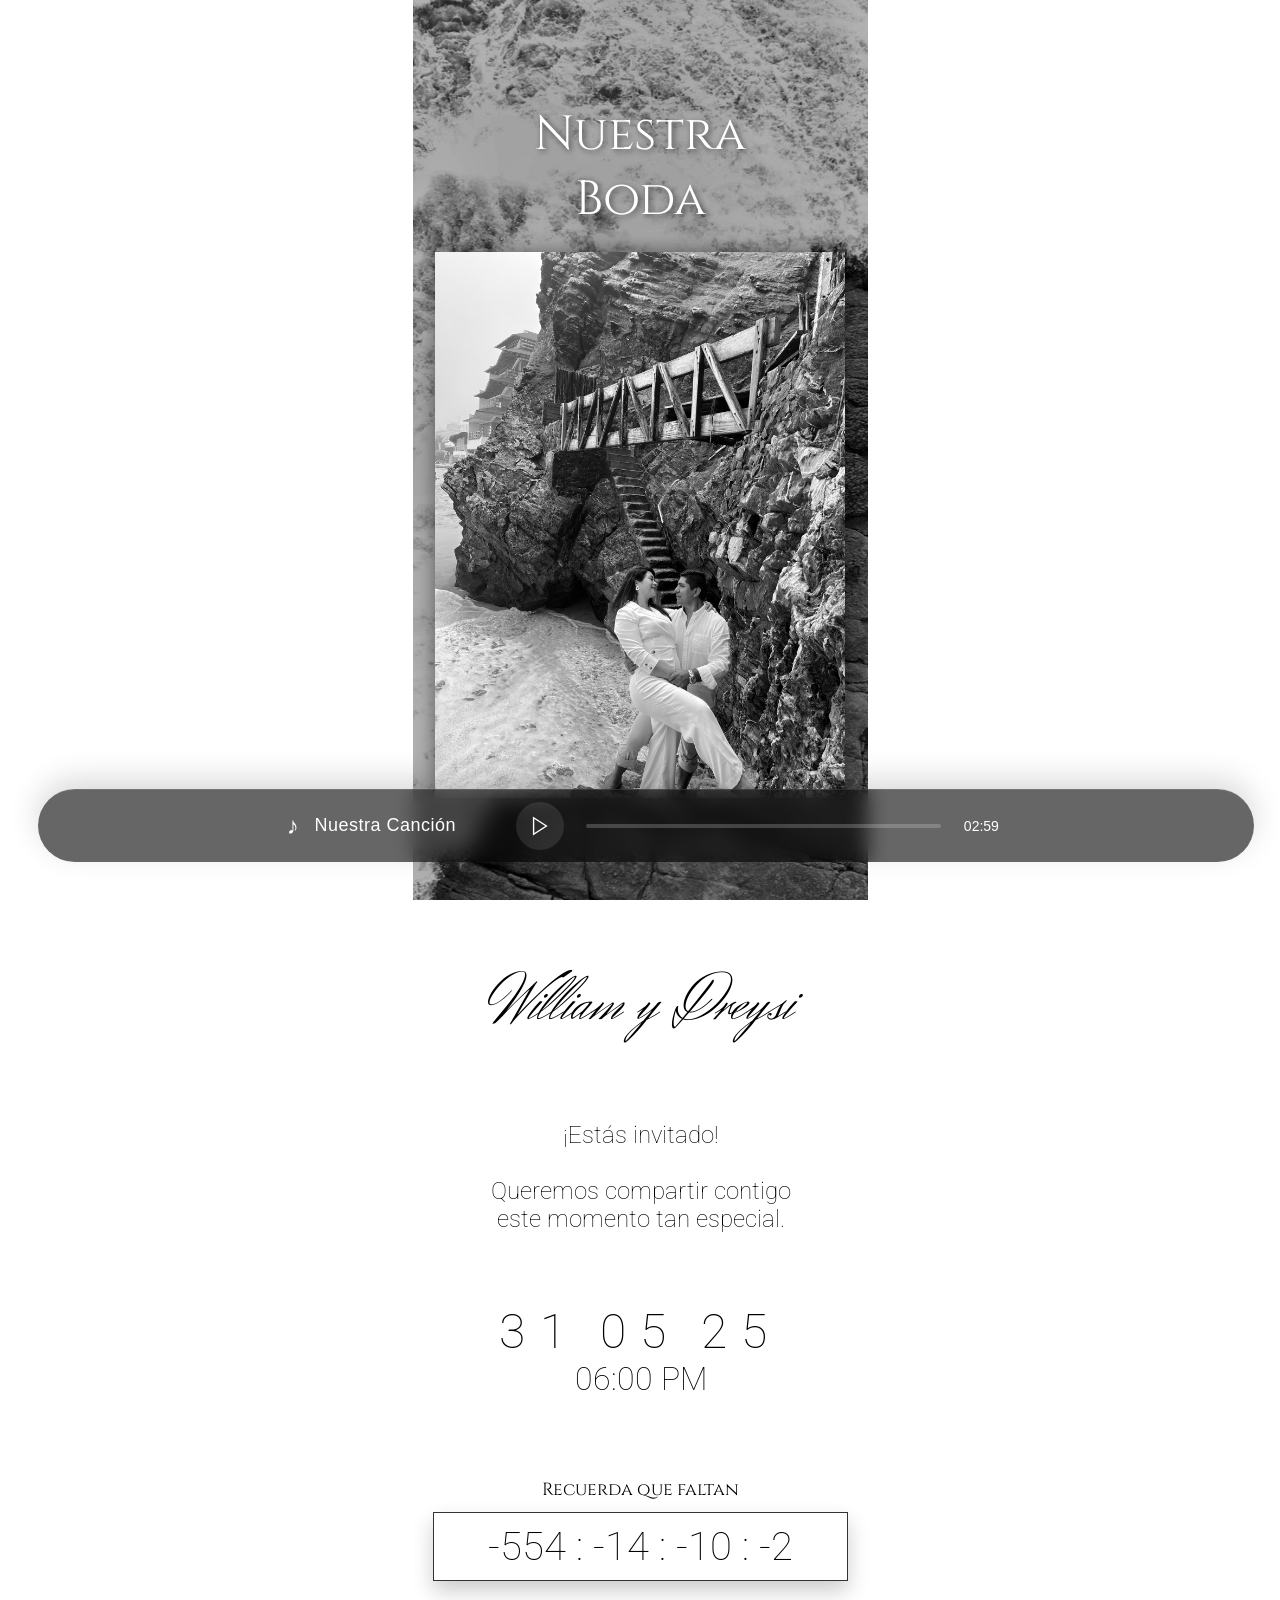
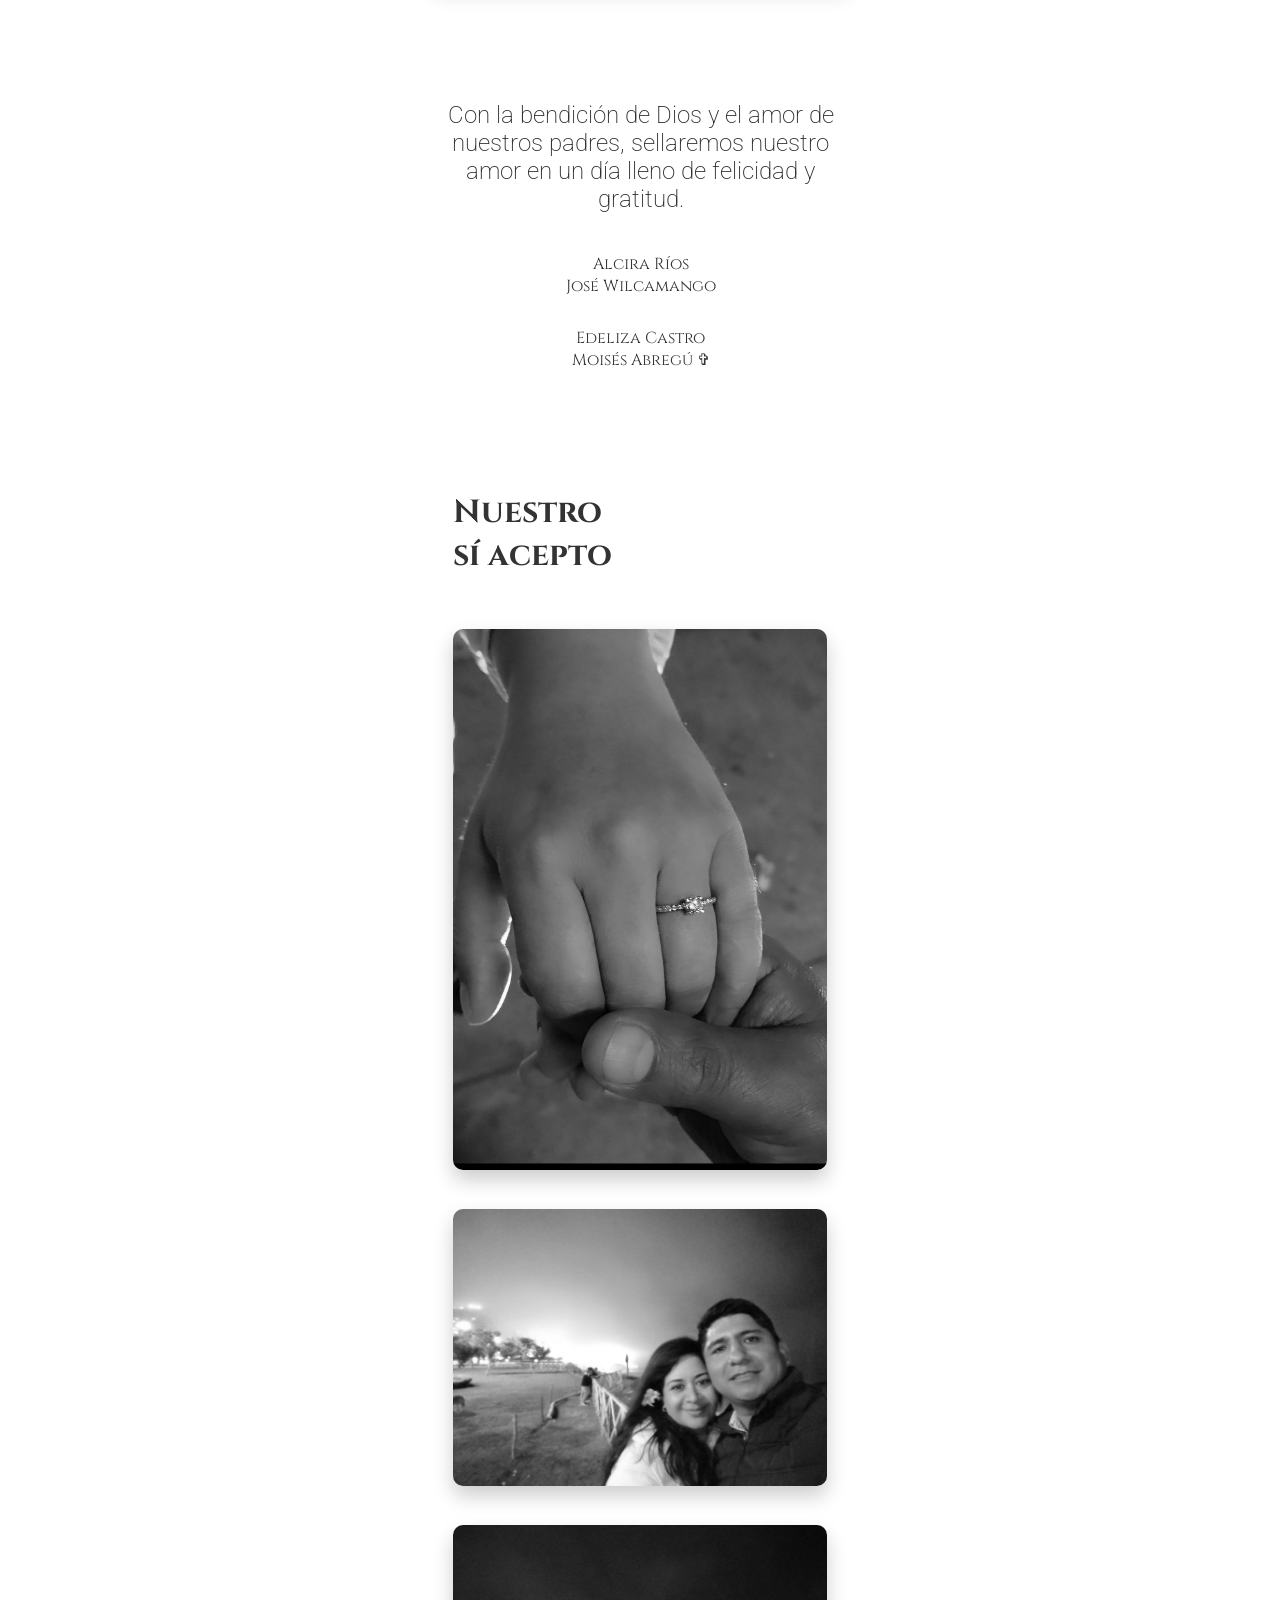
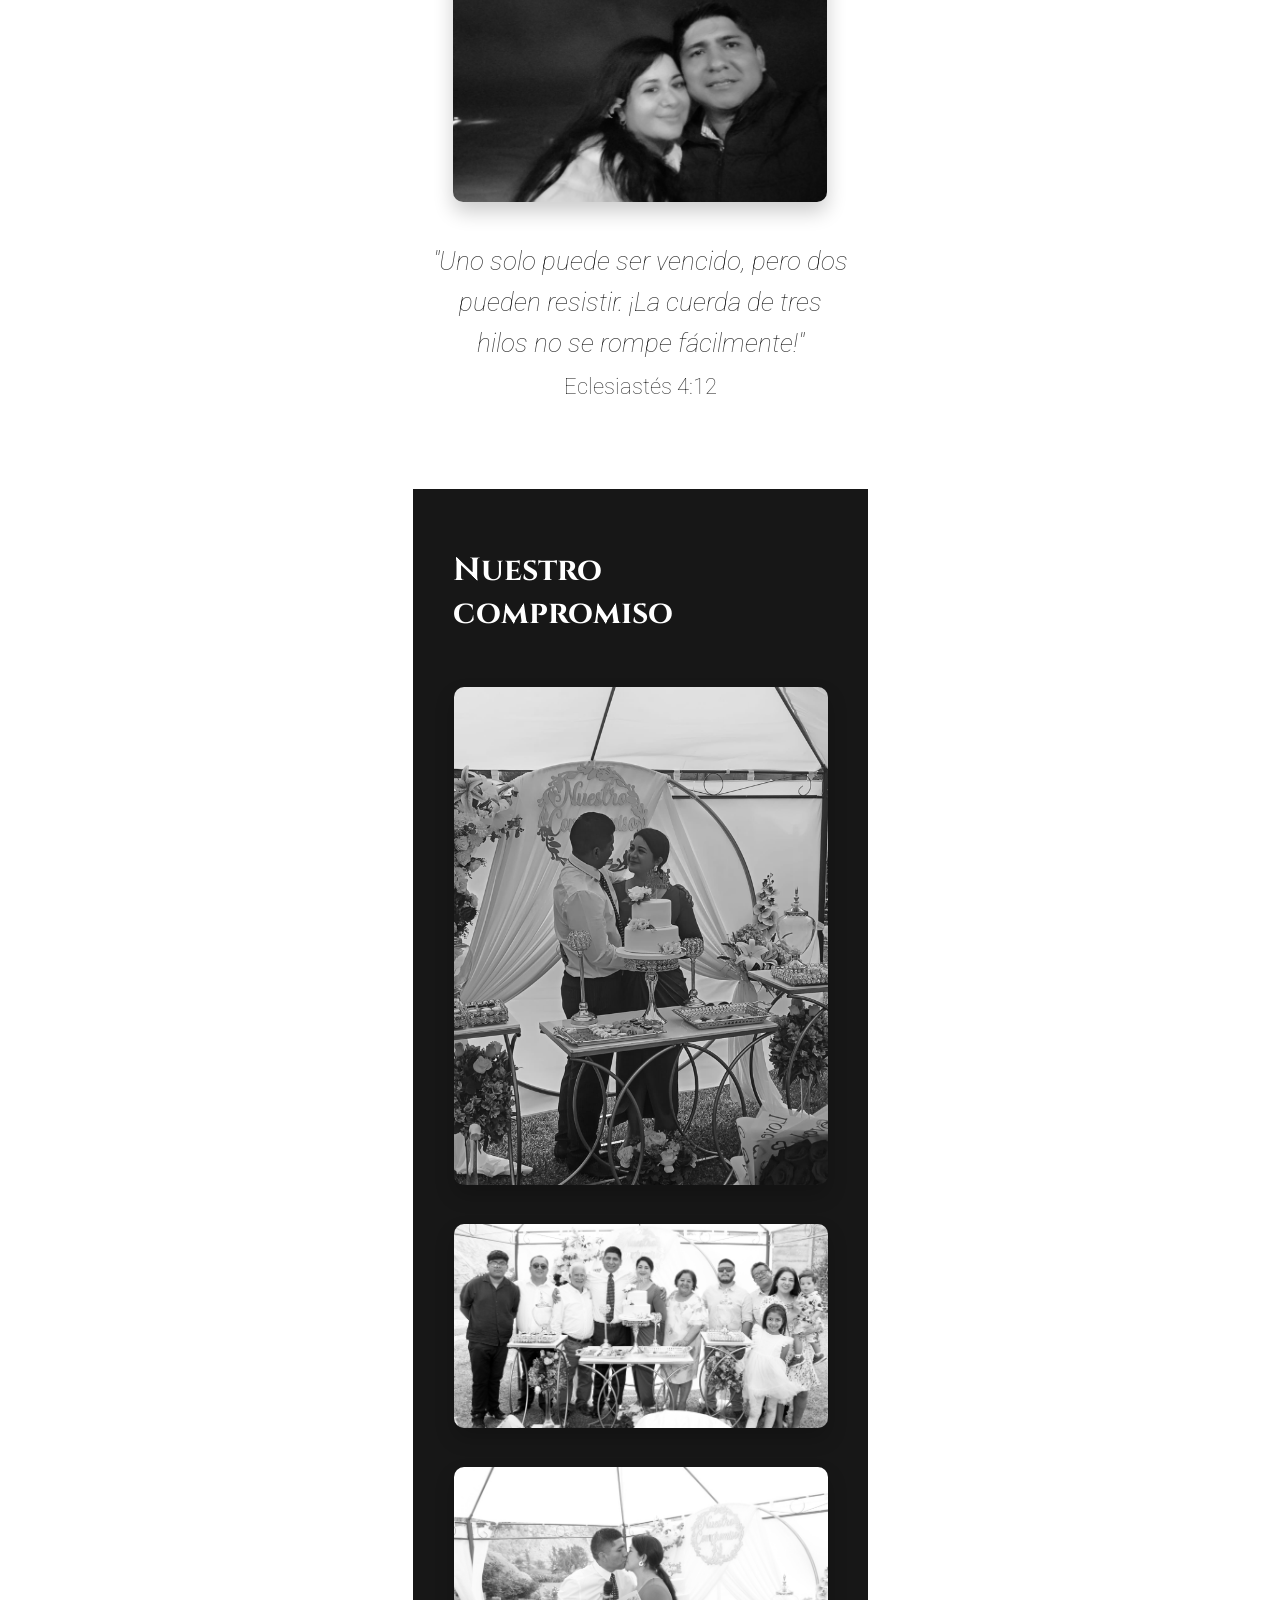
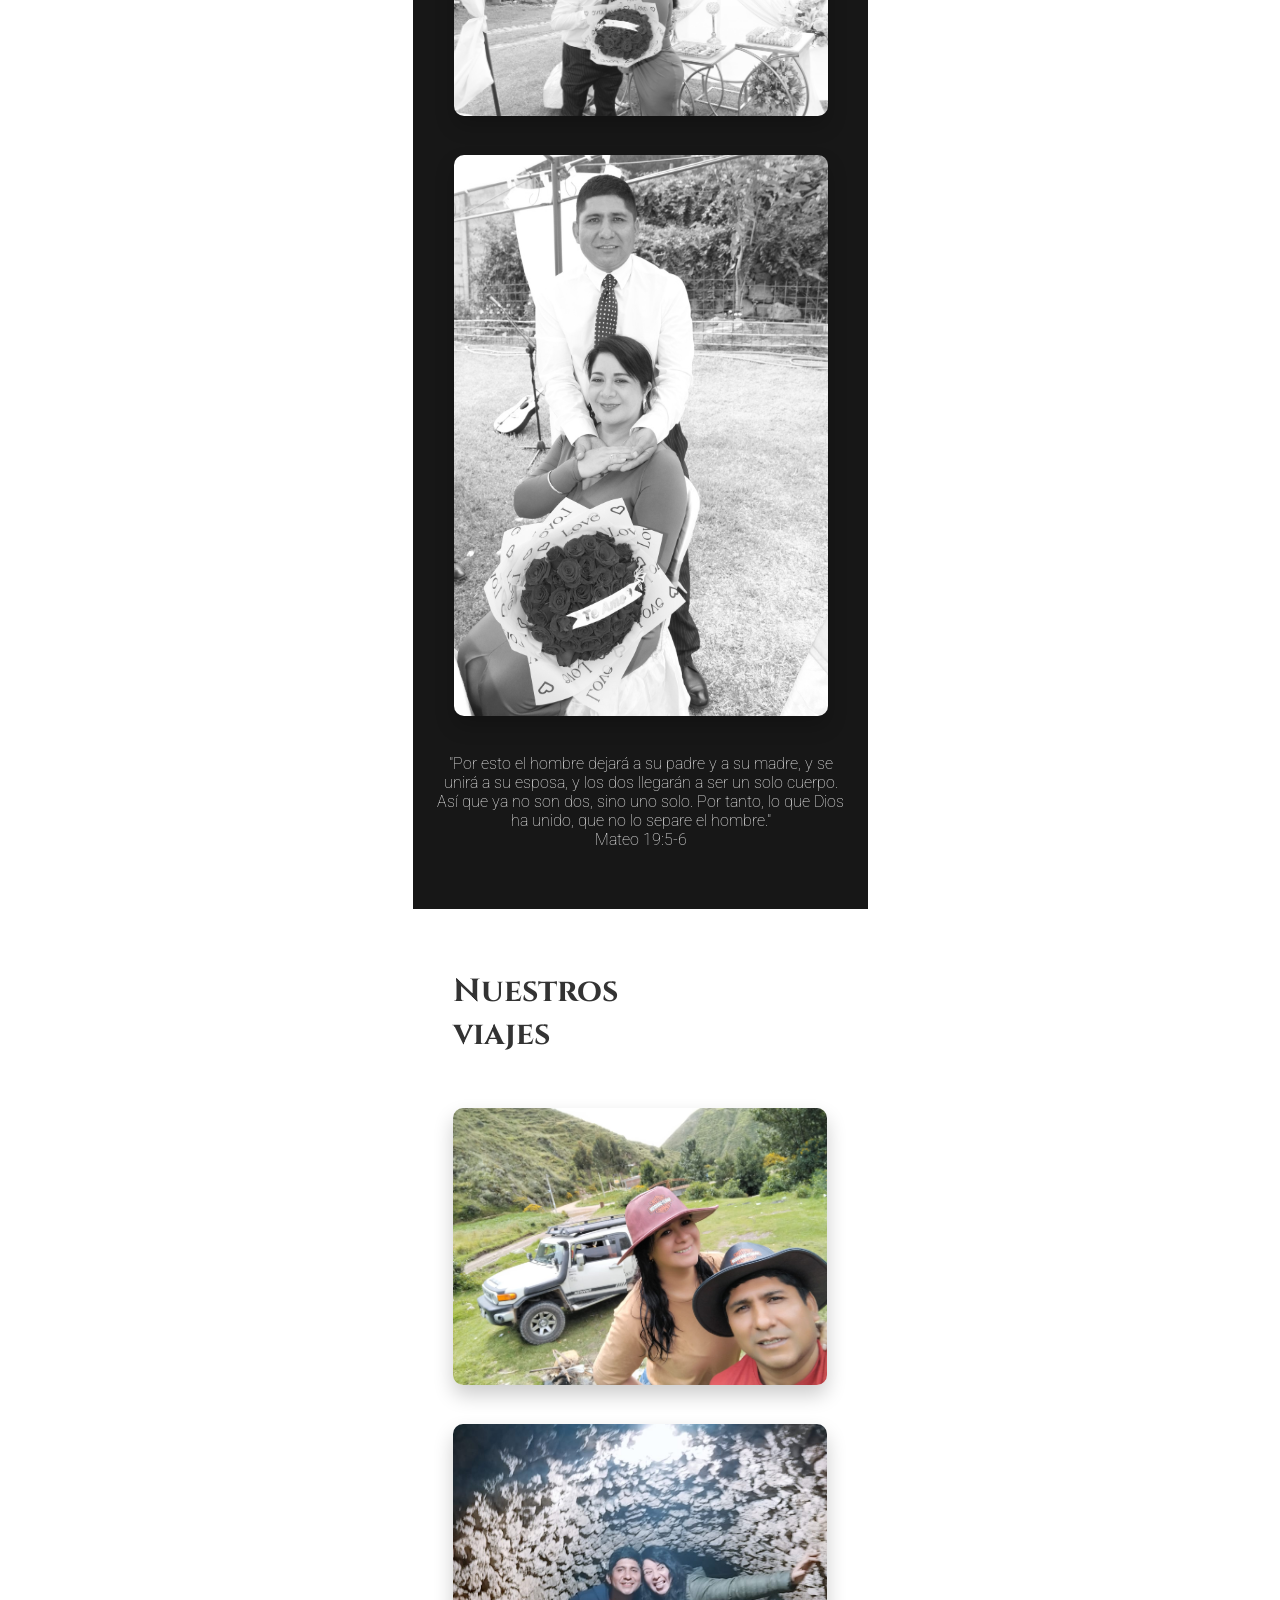
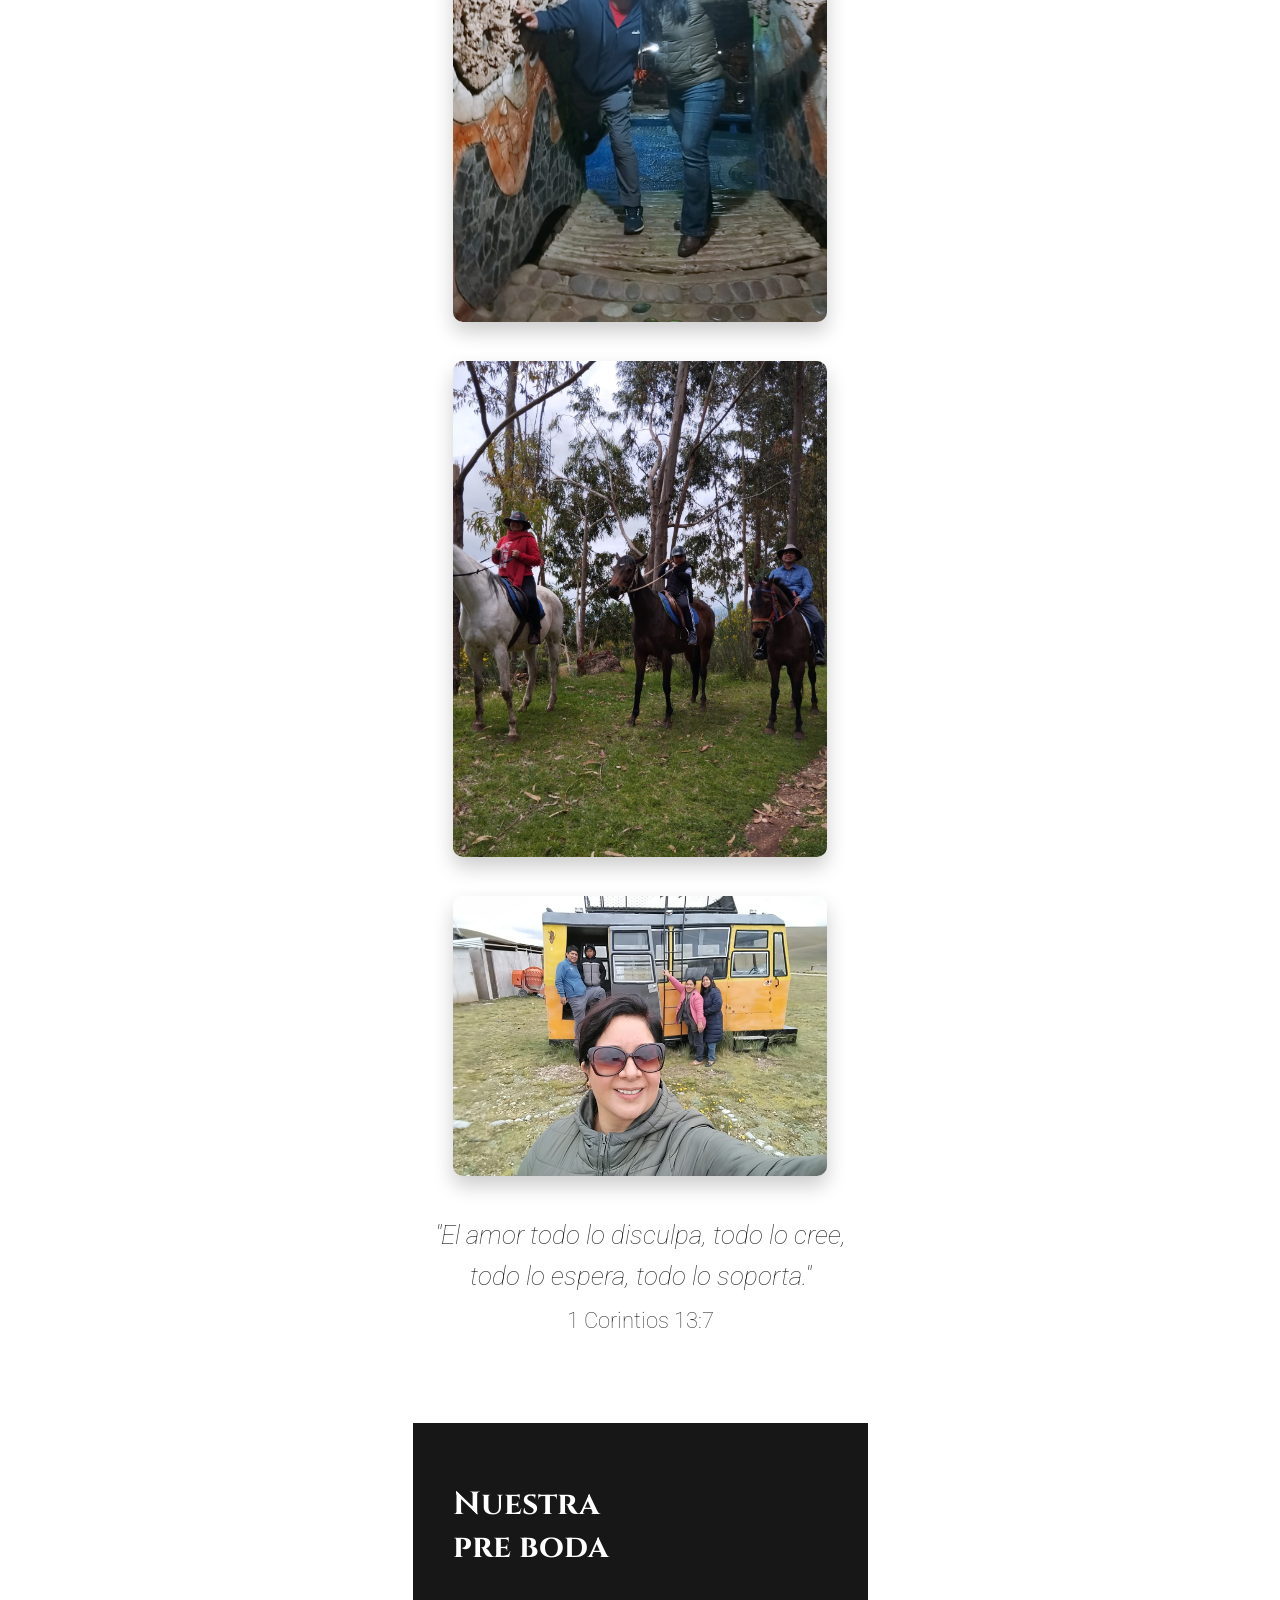
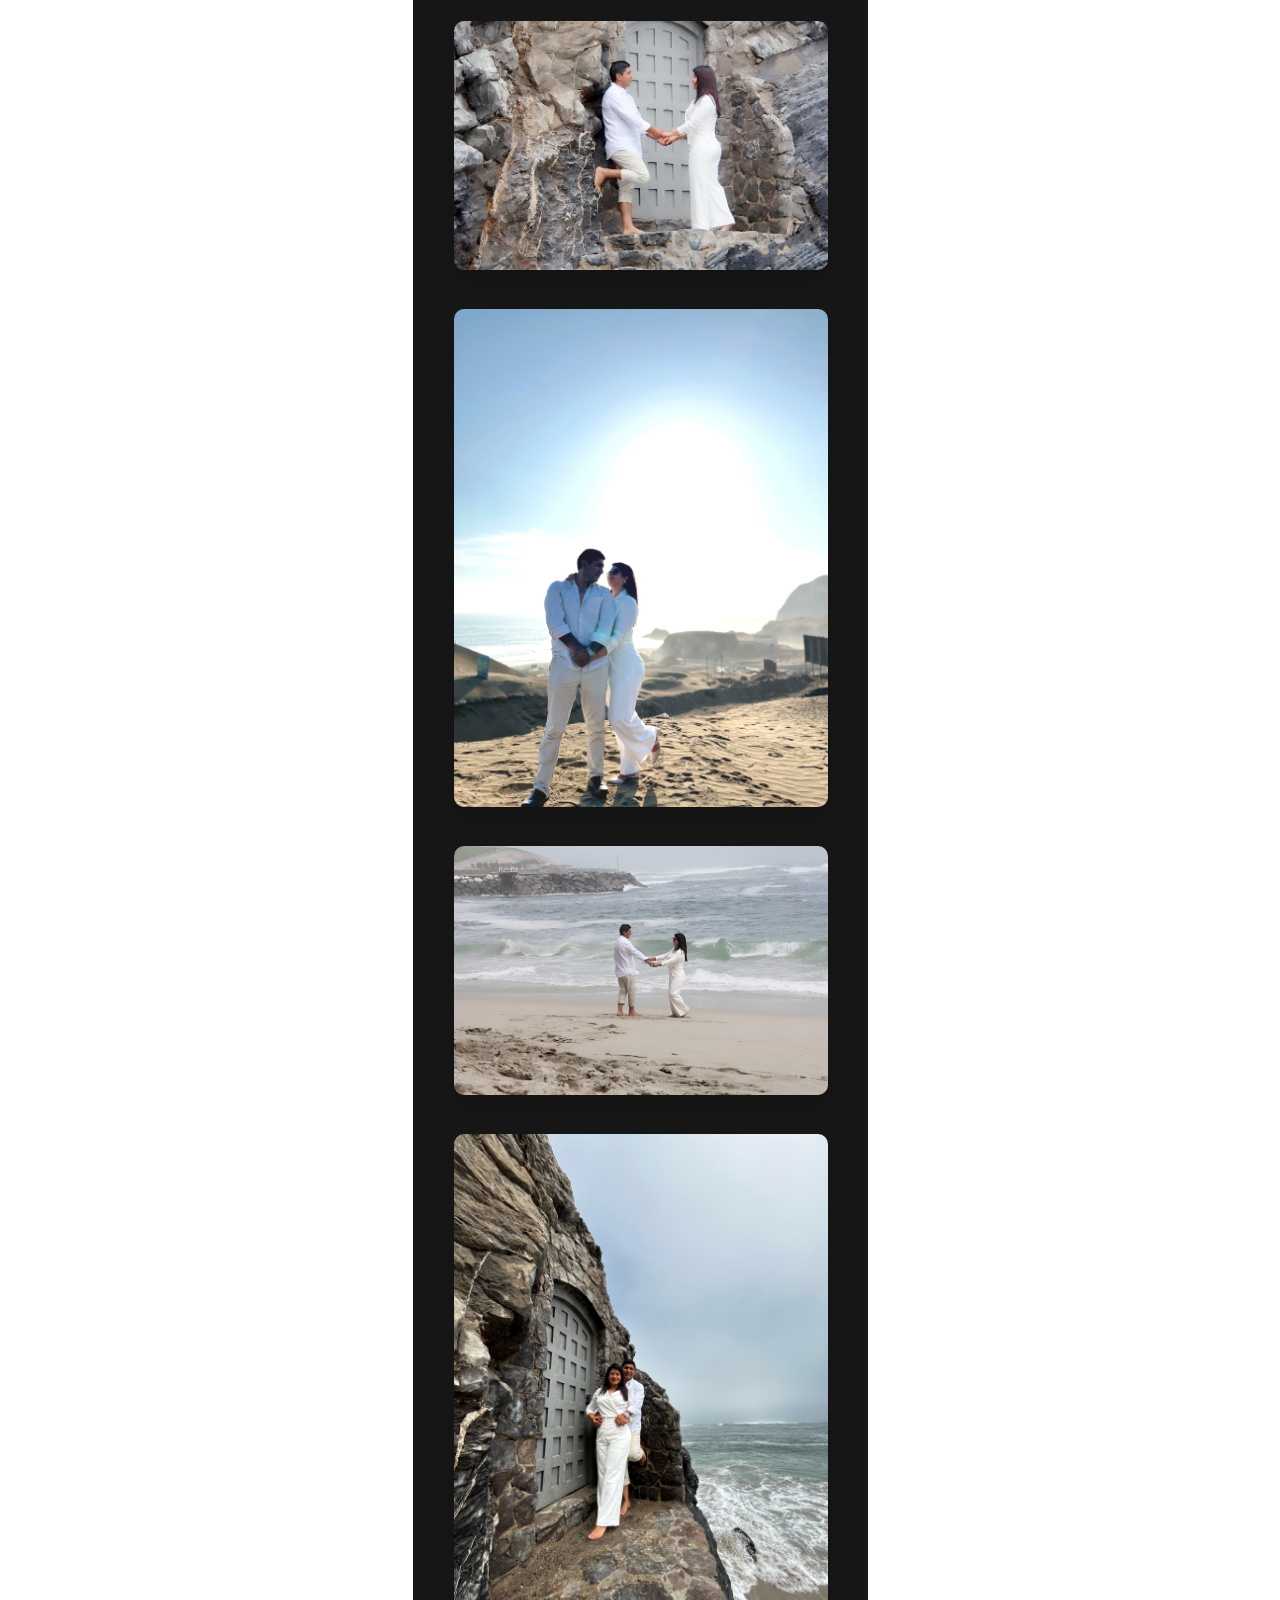
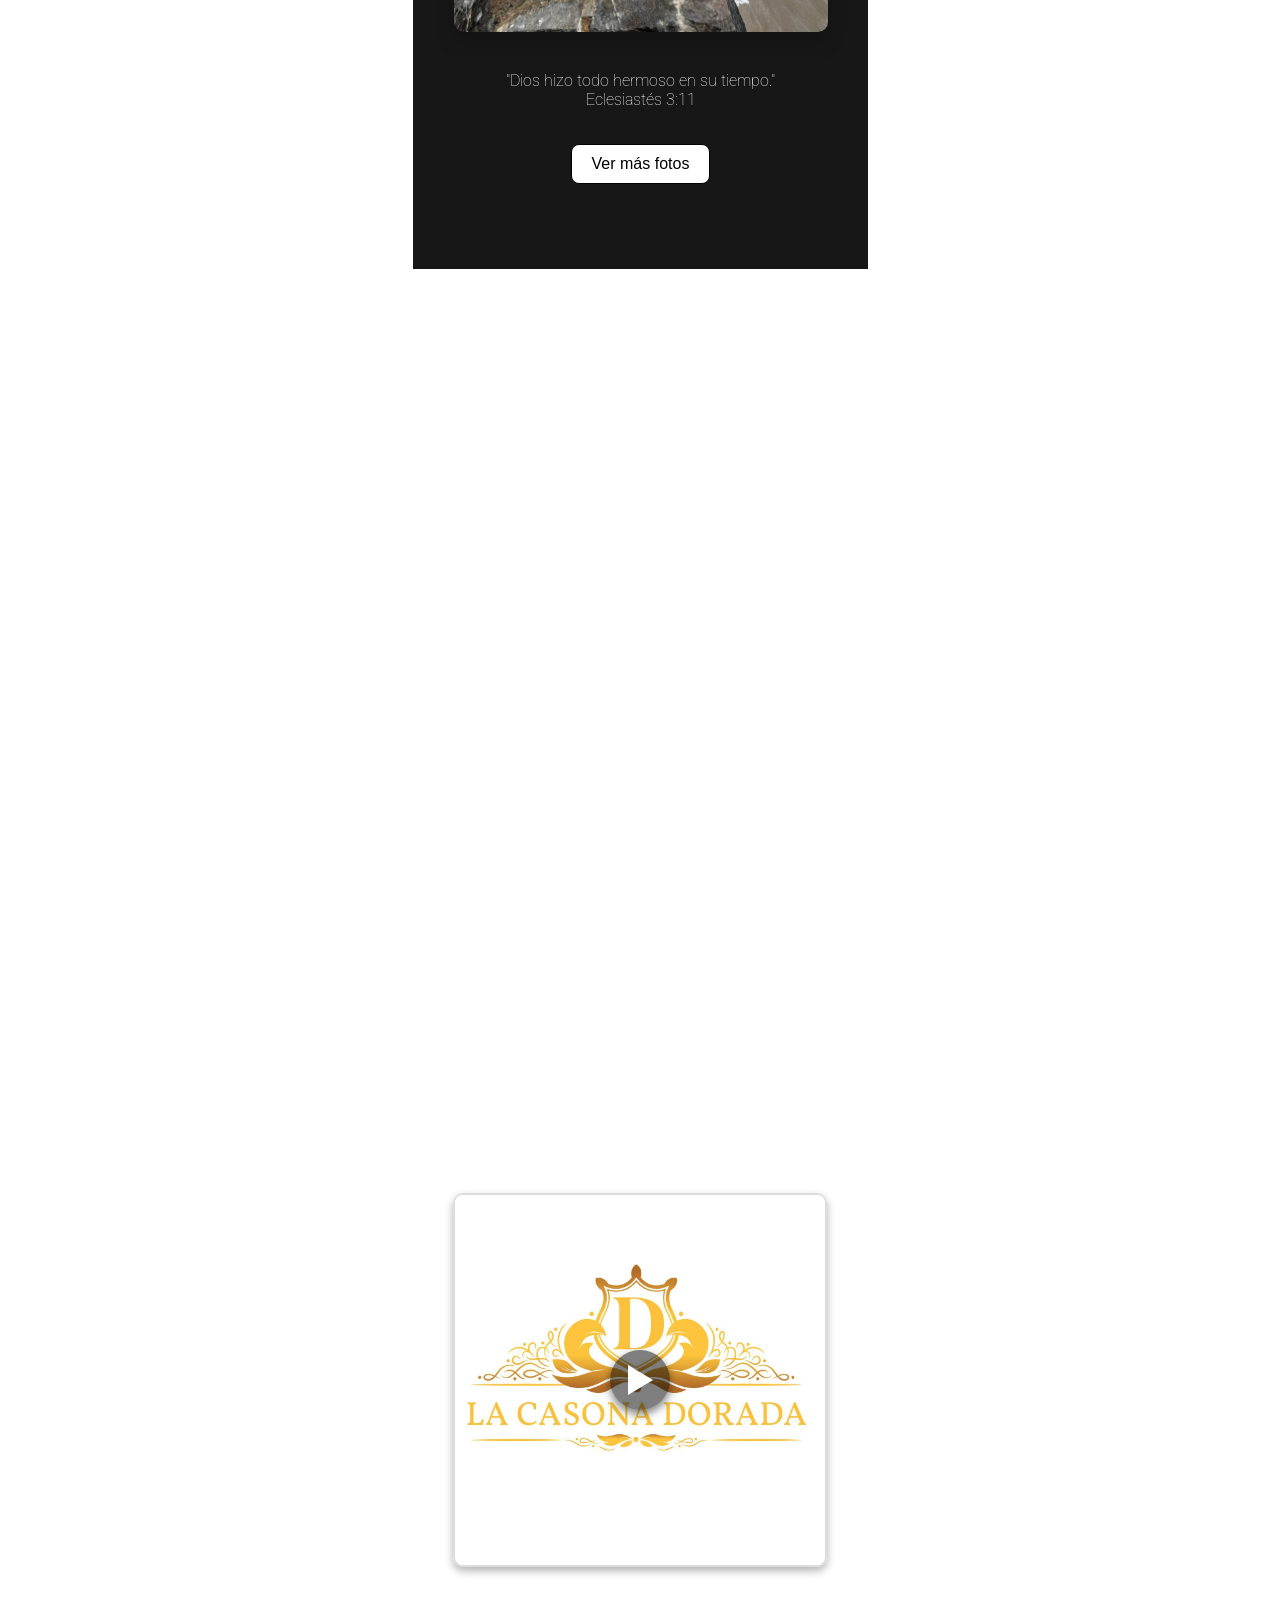
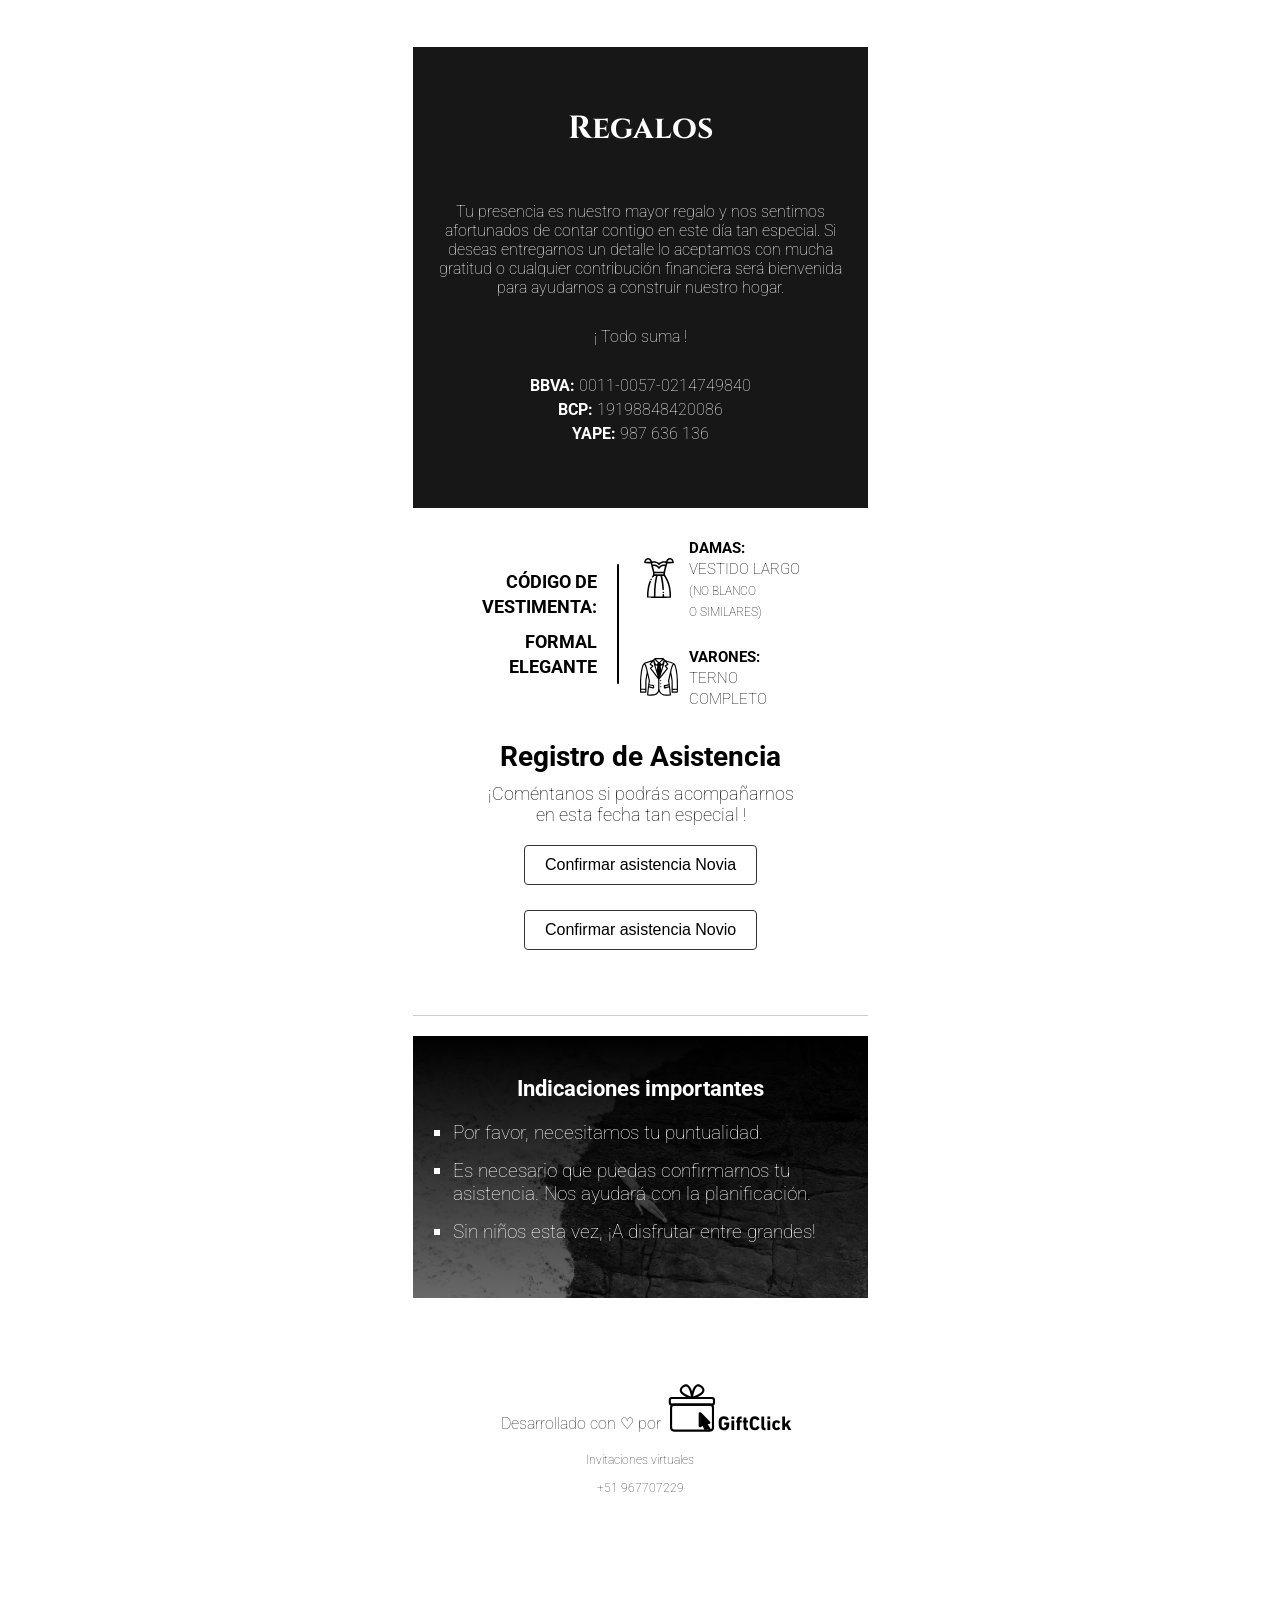
==== commit 190517bd: "Update index.html" ====
--- a/index.html
+++ b/index.html
@@ -62,7 +62,7 @@
                 felicidad
                 y gratitud.</h2>
             <div class="parents reveal-right">
-                <p class="left">Alcira Ríos <br> José Wilcamgo</p>
+                <p class="left">Alcira Ríos <br> José Wilcamango</p>
                 <p class="right">Edeliza Castro <br> Moisés Abregú ✞</p>
             </div>
         </div>
@@ -772,4 +772,4 @@
     });
 </script>
 
-</html>+</html>
